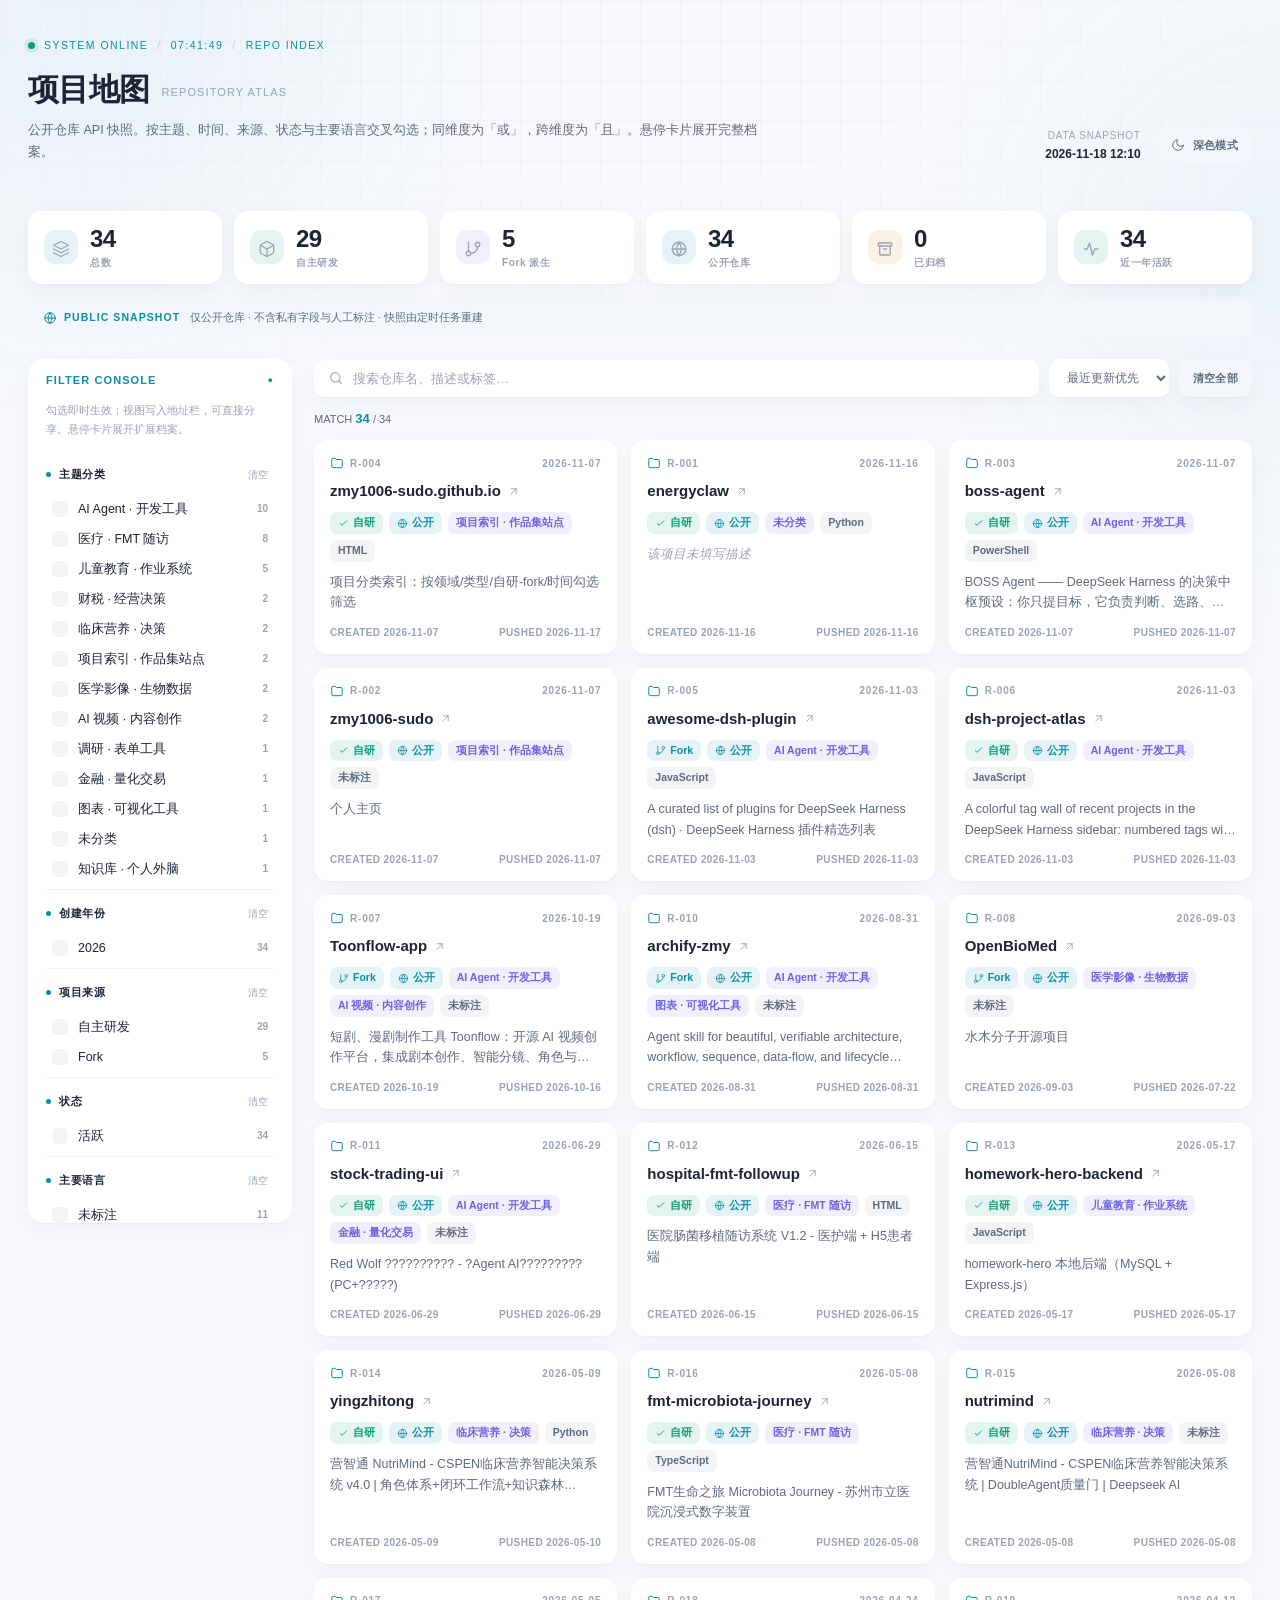
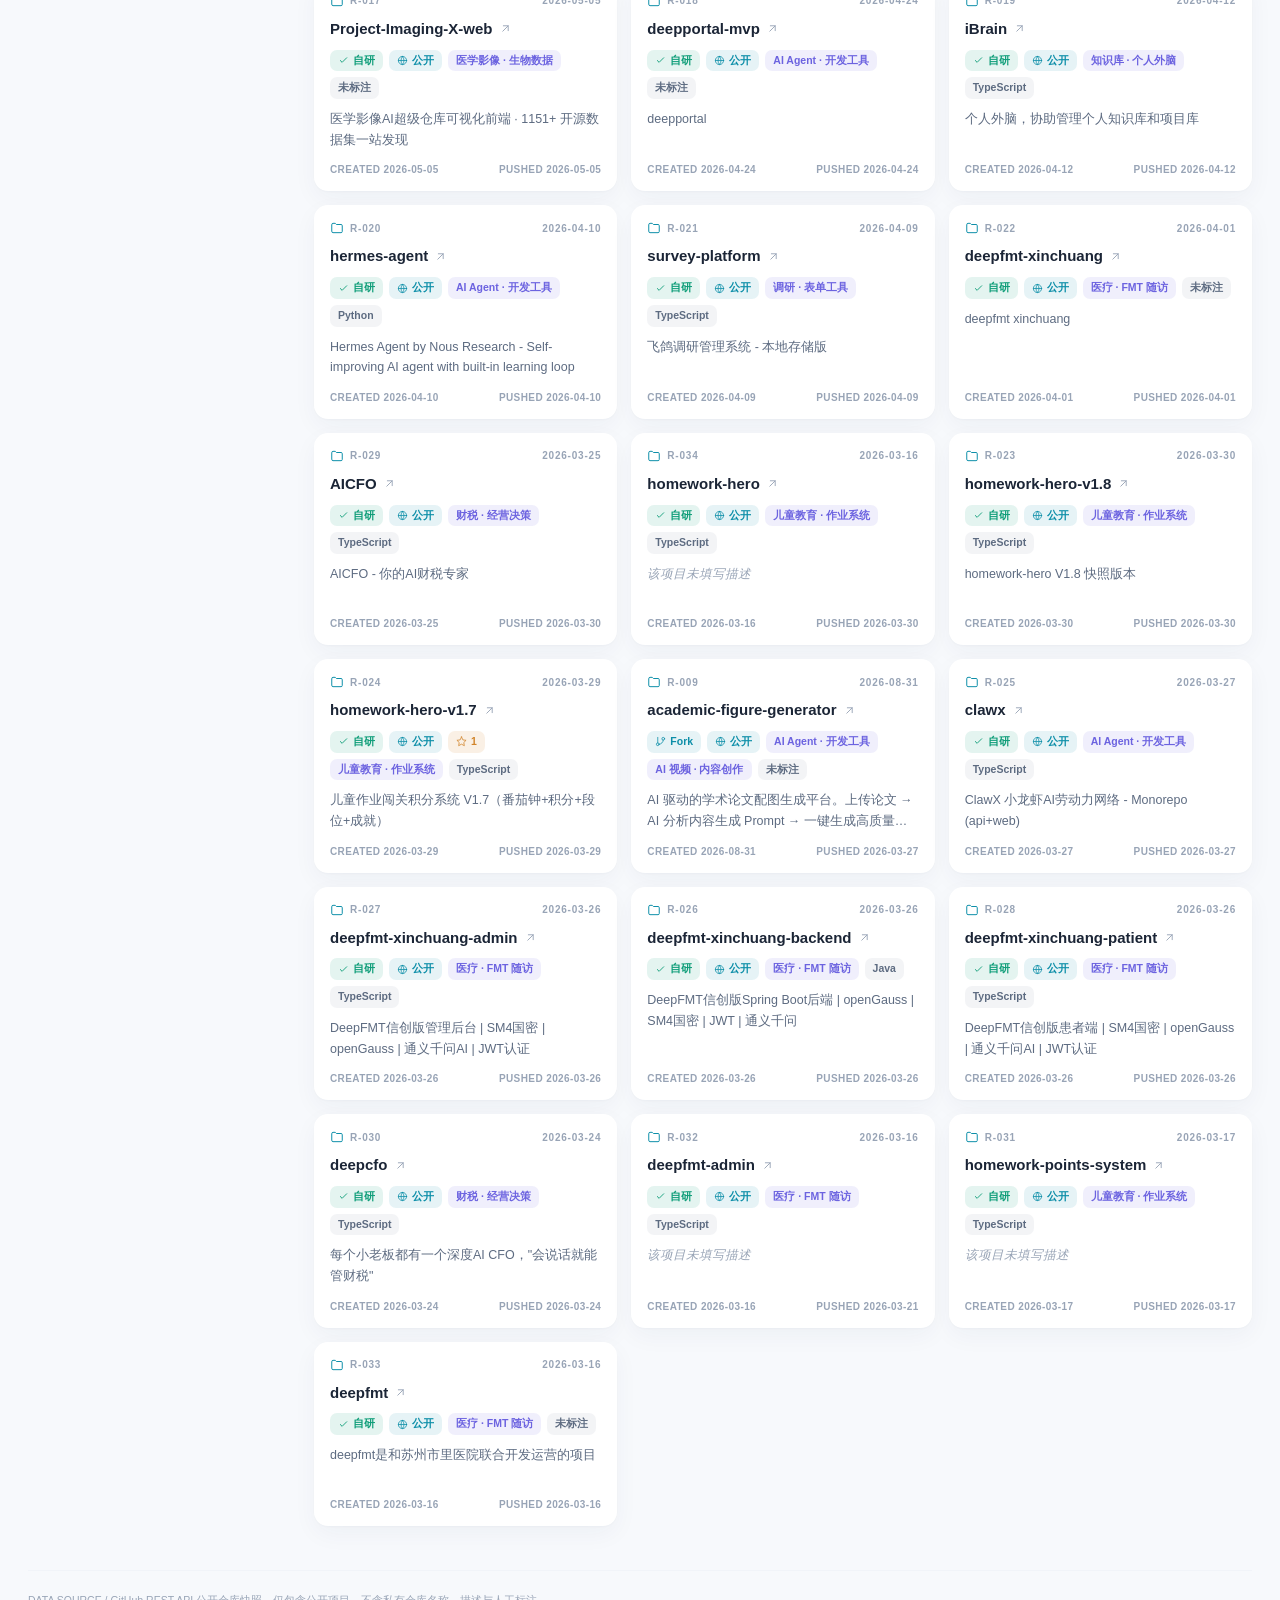
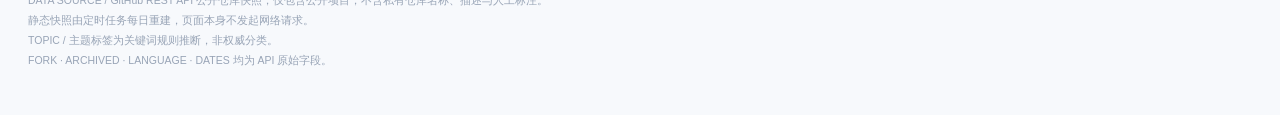
==== project-map/index.html @ 56337cdb "chore: refresh public repository atlas (2026-11-18 12:10)" ====
<!DOCTYPE html>
<html lang="zh-CN" data-theme="light">
<head>
<meta charset="utf-8">
<meta name="viewport" content="width=device-width, initial-scale=1">
<title>项目地图 · REPOSITORY ATLAS</title>
<style>
  :root[data-theme="light"]{
    --bg:#f7f9fc; --panel:#ffffff; --panel2:#f3f7fc;
    --text:#1b2536; --muted:#5d6b81; --dim:#98a4b6;
    --line:#e9eef5; --line2:#f1f4f9;
    --cyan:#0c8ea8; --violet:#6c63e0; --lime:#0e9d78; --warn:#d1842a;
    --cyan-t:rgba(12,142,168,.10); --violet-t:rgba(108,99,224,.10);
    --lime-t:rgba(14,157,120,.11); --warn-t:rgba(209,132,42,.12);
    --neutral-t:rgba(93,107,129,.075);
    --glow:rgba(64,145,195,.13); --grid:rgba(48,95,150,.032);
    --shadow:0 1px 2px rgba(26,48,84,.03),0 8px 24px rgba(26,48,84,.045);
    --shadow-lg:0 2px 10px rgba(26,48,84,.06),0 26px 64px rgba(26,48,84,.14);
  }
  :root[data-theme="dark"]{
    --bg:#0a101b; --panel:#111a29; --panel2:#162236;
    --text:#e9f0fa; --muted:#93a3bc; --dim:#5d6e8a;
    --line:#1f2c41; --line2:#192538;
    --cyan:#4bbcd2; --violet:#a79cf3; --lime:#4ccfa4; --warn:#eab170;
    --cyan-t:rgba(75,188,210,.15); --violet-t:rgba(167,156,243,.15);
    --lime-t:rgba(76,207,164,.15); --warn-t:rgba(234,177,112,.15);
    --neutral-t:rgba(147,163,188,.10);
    --glow:rgba(70,170,215,.14); --grid:rgba(120,180,230,.045);
    --shadow:0 1px 2px rgba(0,0,0,.20),0 8px 24px rgba(0,0,0,.28);
    --shadow-lg:0 2px 10px rgba(0,0,0,.30),0 26px 64px rgba(0,0,0,.50);
  }
  *{box-sizing:border-box}
  html,body{min-height:100%}
  body{margin:0;background:var(--bg);color:var(--text);font-size:13.5px;line-height:1.6;
    font-family:"Microsoft YaHei","微软雅黑","PingFang SC","Segoe UI",sans-serif;font-variant-numeric:tabular-nums;
    -webkit-font-smoothing:antialiased;
    transition:background .25s ease,color .25s ease}
  a{color:inherit;text-decoration:none}
  .ico{display:inline-flex;align-items:center;justify-content:center;flex:none;color:inherit}
  .ico svg{width:100%;height:100%;display:block}
  .bg-grid{position:fixed;inset:0;z-index:0;pointer-events:none;
    background-image:linear-gradient(var(--grid) 1px,transparent 1px),
                     linear-gradient(90deg,var(--grid) 1px,transparent 1px);
    background-size:40px 40px;
    -webkit-mask-image:radial-gradient(ellipse 90% 70% at 50% 0%,#000 25%,transparent 100%);
    mask-image:radial-gradient(ellipse 90% 70% at 50% 0%,#000 25%,transparent 100%)}
  .glow{position:fixed;border-radius:50%;filter:blur(110px);pointer-events:none;z-index:0;opacity:.5}
  .glow-a{width:520px;height:520px;background:var(--glow);top:-260px;left:-180px}
  .glow-b{width:420px;height:420px;background:var(--glow);top:40px;right:-220px}
  .wrap{position:relative;z-index:1;max-width:1380px;margin:0 auto;padding:0 28px}

  /* ---------- 顶部 HUD ---------- */
  header.hud{display:flex;justify-content:space-between;gap:24px;align-items:flex-end;
    padding:38px 0 22px;border-bottom:1px solid var(--line2);flex-wrap:wrap}
  .sysline{font:500 10.5px/1.4 "Microsoft YaHei","微软雅黑","PingFang SC","Segoe UI",sans-serif;letter-spacing:.14em;color:var(--cyan);
    display:flex;align-items:center;gap:9px;text-transform:uppercase}
  .dot{width:7px;height:7px;border-radius:50%;background:var(--lime);
    box-shadow:0 0 0 4px var(--lime-t);animation:pulse 2.4s infinite}
  @keyframes pulse{0%,100%{opacity:1}50%{opacity:.4}}
  .sep{color:var(--dim);opacity:.55}
  h1{font-size:31px;letter-spacing:-.02em;margin:12px 0 6px;font-weight:700}
  h1 .ver{font:500 11px "Microsoft YaHei","微软雅黑","PingFang SC","Segoe UI",sans-serif;letter-spacing:.1em;
    color:var(--dim);margin-left:12px;vertical-align:middle}
  .sub{color:var(--muted);margin:0;max-width:740px;font-size:12.5px;line-height:1.75}
  .hud-right{display:flex;align-items:center;gap:16px}
  .stamp{font:500 10px/1.7 "Microsoft YaHei","微软雅黑","PingFang SC","Segoe UI",sans-serif;letter-spacing:.08em;color:var(--dim);text-align:right}
  .stamp b{display:block;color:var(--text);font-size:12px;letter-spacing:0;font-weight:600}
  .tbtn{font:600 11px "Microsoft YaHei","微软雅黑","PingFang SC","Segoe UI",sans-serif;letter-spacing:.03em;cursor:pointer;
    padding:9px 14px;border:0;border-radius:10px;
    background:var(--panel2);color:var(--muted);display:flex;align-items:center;gap:8px;
    transition:background .18s,color .18s}
  .tbtn:hover{background:var(--cyan-t);color:var(--cyan)}
  .tbtn .ico{width:14px;height:14px}

  /* ---------- 统计卡：图标 + 数值，柔和填充，无边框 ---------- */
  .stats{display:grid;grid-template-columns:repeat(6,1fr);gap:12px;margin:24px 0 14px}
  .stat{display:flex;align-items:center;gap:12px;min-width:0;
    background:var(--panel);border-radius:14px;padding:14px 16px;box-shadow:var(--shadow)}
  .stat-ico{width:34px;height:34px;border-radius:11px;flex:none;
    display:flex;align-items:center;justify-content:center}
  .stat-ico .ico{width:18px;height:18px}
  .stat-ico.t-cyan{background:var(--cyan-t);color:var(--cyan)}
  .stat-ico.t-lime{background:var(--lime-t);color:var(--lime)}
  .stat-ico.t-violet{background:var(--violet-t);color:var(--violet)}
  .stat-ico.t-warn{background:var(--warn-t);color:var(--warn)}
  .stat-body{min-width:0}
  .stat b{display:block;font:700 24px/1.15 "Microsoft YaHei","微软雅黑","PingFang SC","Segoe UI",sans-serif;letter-spacing:-.02em}
  .stat span{display:block;font:600 10px/1.4 "Microsoft YaHei","微软雅黑","PingFang SC","Segoe UI",sans-serif;letter-spacing:.06em;
    color:var(--dim);margin-top:3px}

  /* ---------- 同步状态条 ---------- */
  .syncbar{display:flex;align-items:center;gap:10px;flex-wrap:wrap;
    margin:0 0 22px;padding:11px 15px;border-radius:11px;background:var(--panel2);
    font:500 10.5px/1.7 "Microsoft YaHei","微软雅黑","PingFang SC","Segoe UI",sans-serif;color:var(--muted)}
  .syncbar .tag{color:var(--cyan);letter-spacing:.1em;font-weight:700;
    display:inline-flex;align-items:center;gap:7px}
  .syncbar .tag .ico{width:14px;height:14px}
  .syncbar .k{color:var(--text);font-weight:700}
  .syncbar .plus{color:var(--lime)} .syncbar .minus{color:var(--warn)}
  .syncbar .sep{color:var(--dim);opacity:.5}

  /* ---------- 布局与筛选台 ---------- */
  .layout{display:grid;grid-template-columns:264px 1fr;gap:22px;align-items:start;padding-bottom:44px}
  aside.console{position:sticky;top:18px;max-height:calc(100vh - 36px);overflow:auto;
    background:var(--panel);border-radius:16px;box-shadow:var(--shadow)}
  .console-head{display:flex;justify-content:space-between;align-items:center;
    padding:15px 18px;font:700 11px "Microsoft YaHei","微软雅黑","PingFang SC","Segoe UI",sans-serif;letter-spacing:.1em;color:var(--cyan)}
  .console-head .blink{color:var(--lime);animation:pulse 2.4s infinite;font-size:9px}
  .console .hint{margin:0;padding:0 18px 12px;font-size:11px;color:var(--dim);line-height:1.7}
  #facet-root{padding:0 18px 18px}
  .fgroup{border-top:1px solid var(--line2);padding:13px 0 5px}
  .fgroup:first-child{border-top:0}
  .gtitle{display:flex;align-items:center;font:700 11px "Microsoft YaHei","微软雅黑","PingFang SC","Segoe UI",sans-serif;letter-spacing:.06em;
    color:var(--text);margin-bottom:8px}
  .gtitle::before{content:"";width:5px;height:5px;border-radius:50%;flex:none;
    background:var(--cyan);margin-right:8px}
  .gtitle span{flex:1}
  .gtitle button{border:0;background:none;color:var(--dim);font-size:10px;cursor:pointer;
    padding:4px 6px;border-radius:6px;font-family:inherit}
  .gtitle button:hover{background:var(--cyan-t);color:var(--cyan)}
  .opt{display:flex;align-items:center;gap:10px;padding:5px 6px;border-radius:8px;
    cursor:pointer;font-size:12.5px}
  .opt:hover{background:var(--panel2)}
  .opt input{appearance:none;-webkit-appearance:none;position:relative;flex:none;
    width:16px;height:16px;border:0;border-radius:5px;
    background:var(--neutral-t);cursor:pointer;margin:0;transition:background .16s}
  .opt input:checked{background:var(--cyan)}
  .opt input:checked::after{content:"";position:absolute;left:5px;top:2px;
    width:4px;height:8px;border:solid #fff;border-width:0 2px 2px 0;transform:rotate(45deg)}
  .opt .lb{flex:1;min-width:0;overflow:hidden;text-overflow:ellipsis;white-space:nowrap}
  .opt .n{font:600 10px "Microsoft YaHei","微软雅黑","PingFang SC","Segoe UI",sans-serif;color:var(--dim)}

  /* ---------- 工具栏 ---------- */
  .toolbar{display:flex;gap:10px;flex-wrap:wrap;align-items:center;margin-bottom:14px}
  .search-wrap{flex:1;min-width:220px;display:flex;align-items:center;gap:9px;
    padding:0 14px;background:var(--panel);border-radius:10px;box-shadow:var(--shadow)}
  .search-wrap .ico{width:16px;height:16px;color:var(--dim)}
  .search{flex:1;min-width:0;padding:11px 0;border:0;background:transparent;
    color:var(--text);outline:none;font-size:13px;font-family:inherit}
  .search::placeholder{color:var(--dim)}
  .search-wrap:focus-within{box-shadow:0 0 0 3px var(--cyan-t),var(--shadow)}
  select,.btn{padding:11px 14px;border:0;border-radius:10px;
    background:var(--panel);color:var(--muted);font-size:12px;outline:none;
    box-shadow:var(--shadow);font-family:inherit}
  .btn{cursor:pointer;font-size:11px;font-weight:600;letter-spacing:.03em;background:var(--panel2)}
  .btn:hover{background:var(--cyan-t);color:var(--cyan)}
  .resultbar{display:flex;align-items:center;gap:8px;flex-wrap:wrap;
    margin-bottom:14px;font:500 11px "Microsoft YaHei","微软雅黑","PingFang SC","Segoe UI",sans-serif;color:var(--muted)}
  .resultbar b{color:var(--cyan);font-size:13px}
  .chip{background:var(--violet-t);color:var(--violet);border-radius:7px;
    padding:4px 9px;font-size:10.5px}
  .chip button{border:0;background:none;color:inherit;cursor:pointer;padding:0 0 0 6px;font-weight:700}

  /* ---------- 项目卡片 ---------- */
  .grid{display:grid;grid-template-columns:repeat(auto-fill,minmax(300px,1fr));gap:14px}
  .card{position:relative;background:var(--panel);border-radius:14px;padding:16px;
    box-shadow:var(--shadow);display:flex;flex-direction:column;gap:10px}
  .ctop{display:flex;justify-content:space-between;align-items:center;
    font:600 10px "Microsoft YaHei","微软雅黑","PingFang SC","Segoe UI",sans-serif;letter-spacing:.08em;color:var(--dim)}
  .ctop-l{display:inline-flex;align-items:center;gap:6px}
  .ctop-l .ico{width:14px;height:14px;color:var(--cyan)}
  .cname{font-size:15px;font-weight:700;word-break:break-all;display:flex;
    align-items:center;gap:6px;line-height:1.45}
  .cname a:hover{color:var(--cyan)}
  .ext{width:13px;height:13px;color:var(--dim);display:inline-flex;flex:none}
  .ext svg{width:100%;height:100%;display:block}
  .reponame{font:500 10.5px/1.4 "Microsoft YaHei","微软雅黑","PingFang SC","Segoe UI",sans-serif;color:var(--dim);word-break:break-all;margin-top:-5px}
  .badges{display:flex;flex-wrap:wrap;gap:6px}
  .b{display:inline-flex;align-items:center;gap:4px;
    font:600 10.5px/1.5 "Microsoft YaHei","微软雅黑","PingFang SC","Segoe UI",sans-serif;padding:3px 8px;border-radius:7px;
    white-space:nowrap;background:var(--neutral-t);color:var(--muted)}
  .b .ico{width:11px;height:11px}
  .b-origin{background:var(--lime-t);color:var(--lime)}
  .b-fork{background:var(--cyan-t);color:var(--cyan)}
  .b-public{background:var(--cyan-t);color:var(--cyan)}
  .b-private{background:var(--warn-t);color:var(--warn)}
  .b-lang,.b-arch{background:var(--neutral-t);color:var(--muted)}
  .b-star{background:var(--warn-t);color:var(--warn)}
  .b-topic{background:var(--violet-t);color:var(--violet)}
  .b-curated{background:var(--lime-t);color:var(--lime)}
  .b-domain{background:var(--cyan-t);color:var(--cyan)}
  .desc{font-size:12.5px;color:var(--muted);line-height:1.65;min-height:40px;
    display:-webkit-box;-webkit-line-clamp:2;-webkit-box-orient:vertical;overflow:hidden}
  .desc.empty{color:var(--dim);font-style:italic}
  .cfoot{margin-top:auto;padding-top:4px;display:flex;justify-content:space-between;
    font:600 10px "Microsoft YaHei","微软雅黑","PingFang SC","Segoe UI",sans-serif;color:var(--dim);letter-spacing:.04em}
  .empty-state{grid-column:1/-1;background:var(--panel);border-radius:14px;
    padding:48px;text-align:center;color:var(--muted);box-shadow:var(--shadow)}

  /* ---------- 悬停放大详情窗 ---------- */
  .peek{display:none;position:fixed;z-index:60;width:min(430px,calc(100vw - 24px));
    background:var(--panel);border-radius:16px;box-shadow:var(--shadow-lg);
    opacity:0;transform:translateY(8px);pointer-events:none;
    max-height:calc(100vh - 24px);overflow-x:hidden;overflow-y:auto;
    transition:opacity .16s ease,transform .16s ease}
  .peek.show{display:block}
  .peek.on{opacity:1;transform:translateY(0);pointer-events:auto}
  .peek .scan{height:2px;background:linear-gradient(90deg,transparent,var(--cyan),transparent);
    background-size:200% 100%;animation:sweep 2.2s linear infinite;opacity:.5}
  @keyframes sweep{0%{background-position:100% 0}100%{background-position:-100% 0}}
  .peek-in{padding:18px 20px 20px}
  .peek-head{display:flex;justify-content:space-between;align-items:center;
    font:700 10px "Microsoft YaHei","微软雅黑","PingFang SC","Segoe UI",sans-serif;letter-spacing:.1em;color:var(--cyan);
    border-bottom:1px solid var(--line2);padding-bottom:10px;margin-bottom:13px}
  .peek-head .hintx{color:var(--dim);letter-spacing:0;font-weight:500}
  .peek h3{margin:0 0 6px;font-size:17px;word-break:break-all}
  .peek .full{font:500 10px "Microsoft YaHei","微软雅黑","PingFang SC","Segoe UI",sans-serif;color:var(--dim);margin-bottom:12px}
  .peek .pdesc{font-size:12.5px;color:var(--muted);line-height:1.65;
    max-height:120px;overflow:auto;margin-bottom:13px;white-space:pre-wrap;word-break:break-word}
  .peek .pdesc.empty{color:var(--dim);font-style:italic}
  .peek .apidesc{font:500 10.5px/1.6 "Microsoft YaHei","微软雅黑","PingFang SC","Segoe UI",sans-serif;color:var(--dim);
    margin:-7px 0 12px;word-break:break-word}
  .kv{display:grid;grid-template-columns:88px 1fr;gap:6px 10px;
    font:500 11px/1.6 "Microsoft YaHei","微软雅黑","PingFang SC","Segoe UI",sans-serif;border-top:1px solid var(--line2);padding-top:12px}
  .kv dt{color:var(--dim)}
  .kv dd{margin:0;color:var(--text);word-break:break-word}
  .peek .ptopics{display:flex;flex-wrap:wrap;gap:6px;margin:12px 0 0}
  .peek .plink{display:block;margin-top:14px;padding:10px 0;text-align:center;
    background:var(--cyan-t);border-radius:9px;color:var(--cyan);
    font:700 11px "Microsoft YaHei","微软雅黑","PingFang SC","Segoe UI",sans-serif;letter-spacing:.06em}
  .peek .plink:hover{background:var(--cyan);color:#fff}
  .peek .plink .ico{width:13px;height:13px;display:inline-flex;vertical-align:-2px;margin-left:3px}

  footer{border-top:1px solid var(--line2);padding:20px 0 44px;
    font:500 10.5px/1.9 "Microsoft YaHei","微软雅黑","PingFang SC","Segoe UI",sans-serif;color:var(--dim)}
  @media (max-width:900px){
    .stats{grid-template-columns:repeat(3,1fr)}
    .layout{grid-template-columns:1fr}
    aside.console{position:static;max-height:none}
  }
  @media (max-width:560px){ .stats{grid-template-columns:repeat(2,1fr)} .wrap{padding:0 16px} }
  @media (hover:none){ .peek{display:none!important} .desc{-webkit-line-clamp:3} }
  @media (prefers-reduced-motion:reduce){ *{animation:none!important;transition:none!important} }
</style>
</head>
<body>
<div class="bg-grid"></div><div class="glow glow-a"></div><div class="glow glow-b"></div>
<div class="wrap">
  <header class="hud">
    <div>
      <div class="sysline"><span class="dot"></span><span>SYSTEM ONLINE</span>
        <span class="sep">/</span><span id="clock">--:--:--</span>
        <span class="sep">/</span><span>REPO INDEX</span></div>
      <h1>项目地图<span class="ver">REPOSITORY ATLAS</span></h1>
      <p class="sub">公开仓库 API 快照。按主题、时间、来源、状态与主要语言交叉勾选；同维度为「或」，跨维度为「且」。悬停卡片展开完整档案。</p>
    </div>
    <div class="hud-right">
      <div class="stamp">DATA SNAPSHOT<b id="stamp-time"></b></div>
      <button class="tbtn" id="theme-toggle"><span class="ico" id="theme-ico"></span><span id="theme-label"></span></button>
    </div>
  </header>
  <section class="stats" id="stats"></section>
  <div class="syncbar" id="syncbar"></div>
  <div class="layout">
    <aside class="console">
      <div class="console-head"><span>FILTER CONSOLE</span><span class="blink">●</span></div>
      <p class="hint">勾选即时生效；视图写入地址栏，可直接分享。悬停卡片展开扩展档案。</p>
      <div id="facet-root"></div>
    </aside>
    <main>
      <div class="toolbar">
        <label class="search-wrap"><span class="ico"></span><input class="search" id="q" placeholder="搜索仓库名、描述或标签…" autocomplete="off"></label>
        <select id="sort">
          <option value="pushed-desc">最近更新优先</option>
          <option value="created-desc">创建 · 新→旧</option>
          <option value="created-asc">创建 · 旧→新</option>
          <option value="name-asc">名称 A→Z</option>
          <option value="stars-desc">Star 优先</option>
        </select>
        <button class="btn" id="reset">清空全部</button>
      </div>
      <div class="resultbar" id="resultbar"></div>
      <div class="grid" id="grid"></div>
    </main>
  </div>
  <footer>DATA SOURCE / GitHub REST API 公开仓库快照，仅包含公开项目，不含私有仓库名称、描述与人工标注。<br>静态快照由定时任务每日重建，页面本身不发起网络请求。<br>TOPIC / 主题标签为关键词规则推断，非权威分类。<br>FORK · ARCHIVED · LANGUAGE · DATES 均为 API 原始字段。</footer>
</div>
<div class="peek" id="peek" aria-hidden="true"></div>
<script id="repo-data" type="application/json">{"items": [{"name": "energyclaw", "full": "zmy1006-sudo/energyclaw", "url": "https://github.com/zmy1006-sudo/energyclaw", "desc": "", "private": false, "fork": false, "archived": false, "created": "2026-11-16", "pushed": "2026-11-16", "updated": "2026-11-16", "lang": "Python", "topics": ["未分类"], "stars": 0, "ghTopics": [], "idx": 0}, {"name": "zmy1006-sudo", "full": "zmy1006-sudo/zmy1006-sudo", "url": "https://github.com/zmy1006-sudo/zmy1006-sudo", "desc": "个人主页", "private": false, "fork": false, "archived": false, "created": "2026-11-07", "pushed": "2026-11-07", "updated": "2026-11-07", "lang": "未标注", "topics": ["项目索引 · 作品集站点"], "stars": 0, "ghTopics": [], "idx": 1}, {"name": "boss-agent", "full": "zmy1006-sudo/boss-agent", "url": "https://github.com/zmy1006-sudo/boss-agent", "desc": "BOSS Agent —— DeepSeek Harness 的决策中枢预设：你只提目标，它负责判断、选路、派人、验收、交付。", "private": false, "fork": false, "archived": false, "created": "2026-11-07", "pushed": "2026-11-07", "updated": "2026-11-07", "lang": "PowerShell", "topics": ["AI Agent · 开发工具"], "stars": 0, "ghTopics": ["agent-preset", "ai-agent", "deepseek", "deepseek-harness", "prompt-engineering"], "idx": 2}, {"name": "zmy1006-sudo.github.io", "full": "zmy1006-sudo/zmy1006-sudo.github.io", "url": "https://github.com/zmy1006-sudo/zmy1006-sudo.github.io", "desc": "项目分类索引：按领域/类型/自研-fork/时间勾选筛选", "private": false, "fork": false, "archived": false, "created": "2026-11-07", "pushed": "2026-11-17", "updated": "2026-11-12", "lang": "HTML", "topics": ["项目索引 · 作品集站点"], "stars": 0, "ghTopics": [], "idx": 3}, {"name": "awesome-dsh-plugin", "full": "zmy1006-sudo/awesome-dsh-plugin", "url": "https://github.com/zmy1006-sudo/awesome-dsh-plugin", "desc": "A curated list of plugins for DeepSeek Harness (dsh) · DeepSeek Harness 插件精选列表", "private": false, "fork": true, "archived": false, "created": "2026-11-03", "pushed": "2026-11-03", "updated": "2026-11-03", "lang": "JavaScript", "topics": ["AI Agent · 开发工具"], "stars": 0, "ghTopics": [], "idx": 4}, {"name": "dsh-project-atlas", "full": "zmy1006-sudo/dsh-project-atlas", "url": "https://github.com/zmy1006-sudo/dsh-project-atlas", "desc": "A colorful tag wall of recent projects in the DeepSeek Harness sidebar: numbered tags with type logos that unfold into date, summary, hours, cost and next steps on hover.", "private": false, "fork": false, "archived": false, "created": "2026-11-03", "pushed": "2026-11-03", "updated": "2026-11-03", "lang": "JavaScript", "topics": ["AI Agent · 开发工具"], "stars": 0, "ghTopics": ["deepseek-harness", "dsh", "dsh-plugin", "project-archive", "sidebar-panel"], "idx": 5}, {"name": "Toonflow-app", "full": "zmy1006-sudo/Toonflow-app", "url": "https://github.com/zmy1006-sudo/Toonflow-app", "desc": "短剧、漫剧制作工具 Toonflow：开源 AI 视频创作平台，集成剧本创作、智能分镜、角色与场景资产管理、图像生成和视频生成。融合无限画布、AI Agent 与可视化工作流，支持本地部署、自选模型、跨平台客户端、MCP 与插件扩展。Open-source AI short drama and motion comic creation tool with an infinite canvas, AI agents, storyboarding, image and video generation. Self-hosted and extensible, with a canvas-based approach similar to LibTV and TapNow.", "private": false, "fork": true, "archived": false, "created": "2026-10-19", "pushed": "2026-10-16", "updated": "2026-10-19", "lang": "未标注", "topics": ["AI Agent · 开发工具", "AI 视频 · 内容创作"], "stars": 0, "ghTopics": [], "idx": 6}, {"name": "OpenBioMed", "full": "zmy1006-sudo/OpenBioMed", "url": "https://github.com/zmy1006-sudo/OpenBioMed", "desc": "水木分子开源项目", "private": false, "fork": true, "archived": false, "created": "2026-09-03", "pushed": "2026-07-22", "updated": "2026-09-03", "lang": "未标注", "topics": ["医学影像 · 生物数据"], "stars": 0, "ghTopics": [], "idx": 7}, {"name": "academic-figure-generator", "full": "zmy1006-sudo/academic-figure-generator", "url": "https://github.com/zmy1006-sudo/academic-figure-generator", "desc": "AI 驱动的学术论文配图生成平台。上传论文 → AI 分析内容生成 Prompt → 一键生成高质量科研配图，还有配套的skill可在主流agent中使用", "private": false, "fork": true, "archived": false, "created": "2026-08-31", "pushed": "2026-03-27", "updated": "2026-08-31", "lang": "未标注", "topics": ["AI Agent · 开发工具", "AI 视频 · 内容创作"], "stars": 0, "ghTopics": [], "idx": 8}, {"name": "archify-zmy", "full": "zmy1006-sudo/archify-zmy", "url": "https://github.com/zmy1006-sudo/archify-zmy", "desc": "Agent skill for beautiful, verifiable architecture, workflow, sequence, data-flow, and lifecycle diagrams—self-contained HTML with motion and crisp export.", "private": false, "fork": true, "archived": false, "created": "2026-08-31", "pushed": "2026-08-31", "updated": "2026-08-31", "lang": "未标注", "topics": ["AI Agent · 开发工具", "图表 · 可视化工具"], "stars": 0, "ghTopics": [], "idx": 9}, {"name": "stock-trading-ui", "full": "zmy1006-sudo/stock-trading-ui", "url": "https://github.com/zmy1006-sudo/stock-trading-ui", "desc": "Red Wolf ?????????? - ?Agent AI????????? (PC+?????)", "private": false, "fork": false, "archived": false, "created": "2026-06-29", "pushed": "2026-06-29", "updated": "2026-06-29", "lang": "未标注", "topics": ["AI Agent · 开发工具", "金融 · 量化交易"], "stars": 0, "ghTopics": [], "idx": 10}, {"name": "hospital-fmt-followup", "full": "zmy1006-sudo/hospital-fmt-followup", "url": "https://github.com/zmy1006-sudo/hospital-fmt-followup", "desc": "医院肠菌移植随访系统 V1.2 - 医护端 + H5患者端", "private": false, "fork": false, "archived": false, "created": "2026-06-15", "pushed": "2026-06-15", "updated": "2026-06-16", "lang": "HTML", "topics": ["医疗 · FMT 随访"], "stars": 0, "ghTopics": [], "idx": 11}, {"name": "homework-hero-backend", "full": "zmy1006-sudo/homework-hero-backend", "url": "https://github.com/zmy1006-sudo/homework-hero-backend", "desc": "homework-hero 本地后端（MySQL + Express.js）", "private": false, "fork": false, "archived": false, "created": "2026-05-17", "pushed": "2026-05-17", "updated": "2026-05-17", "lang": "JavaScript", "topics": ["儿童教育 · 作业系统"], "stars": 0, "ghTopics": [], "idx": 12}, {"name": "yingzhitong", "full": "zmy1006-sudo/yingzhitong", "url": "https://github.com/zmy1006-sudo/yingzhitong", "desc": "营智通 NutriMind - CSPEN临床营养智能决策系统 v4.0 | 角色体系+闭环工作流+知识森林+DoubleAgent质量门", "private": false, "fork": false, "archived": false, "created": "2026-05-09", "pushed": "2026-05-10", "updated": "2026-05-10", "lang": "Python", "topics": ["临床营养 · 决策"], "stars": 0, "ghTopics": [], "idx": 13}, {"name": "nutrimind", "full": "zmy1006-sudo/nutrimind", "url": "https://github.com/zmy1006-sudo/nutrimind", "desc": "营智通NutriMind - CSPEN临床营养智能决策系统 | DoubleAgent质量门 | Deepseek AI", "private": false, "fork": false, "archived": false, "created": "2026-05-08", "pushed": "2026-05-08", "updated": "2026-05-08", "lang": "未标注", "topics": ["临床营养 · 决策"], "stars": 0, "ghTopics": [], "idx": 14}, {"name": "fmt-microbiota-journey", "full": "zmy1006-sudo/fmt-microbiota-journey", "url": "https://github.com/zmy1006-sudo/fmt-microbiota-journey", "desc": "FMT生命之旅 Microbiota Journey - 苏州市立医院沉浸式数字装置", "private": false, "fork": false, "archived": false, "created": "2026-05-08", "pushed": "2026-05-08", "updated": "2026-05-08", "lang": "TypeScript", "topics": ["医疗 · FMT 随访"], "stars": 0, "ghTopics": [], "idx": 15}, {"name": "Project-Imaging-X-web", "full": "zmy1006-sudo/Project-Imaging-X-web", "url": "https://github.com/zmy1006-sudo/Project-Imaging-X-web", "desc": "医学影像AI超级仓库可视化前端 · 1151+ 开源数据集一站发现", "private": false, "fork": false, "archived": false, "created": "2026-05-05", "pushed": "2026-05-05", "updated": "2026-05-05", "lang": "未标注", "topics": ["医学影像 · 生物数据"], "stars": 0, "ghTopics": [], "idx": 16}, {"name": "deepportal-mvp", "full": "zmy1006-sudo/deepportal-mvp", "url": "https://github.com/zmy1006-sudo/deepportal-mvp", "desc": "deepportal", "private": false, "fork": false, "archived": false, "created": "2026-04-24", "pushed": "2026-04-24", "updated": "2026-04-24", "lang": "未标注", "topics": ["AI Agent · 开发工具"], "stars": 0, "ghTopics": [], "idx": 17}, {"name": "iBrain", "full": "zmy1006-sudo/iBrain", "url": "https://github.com/zmy1006-sudo/iBrain", "desc": "个人外脑，协助管理个人知识库和项目库", "private": false, "fork": false, "archived": false, "created": "2026-04-12", "pushed": "2026-04-12", "updated": "2026-04-12", "lang": "TypeScript", "topics": ["知识库 · 个人外脑"], "stars": 0, "ghTopics": [], "idx": 18}, {"name": "hermes-agent", "full": "zmy1006-sudo/hermes-agent", "url": "https://github.com/zmy1006-sudo/hermes-agent", "desc": "Hermes Agent by Nous Research - Self-improving AI agent with built-in learning loop", "private": false, "fork": false, "archived": false, "created": "2026-04-10", "pushed": "2026-04-10", "updated": "2026-04-10", "lang": "Python", "topics": ["AI Agent · 开发工具"], "stars": 0, "ghTopics": [], "idx": 19}, {"name": "survey-platform", "full": "zmy1006-sudo/survey-platform", "url": "https://github.com/zmy1006-sudo/survey-platform", "desc": "飞鸽调研管理系统 - 本地存储版", "private": false, "fork": false, "archived": false, "created": "2026-04-09", "pushed": "2026-04-09", "updated": "2026-04-09", "lang": "TypeScript", "topics": ["调研 · 表单工具"], "stars": 0, "ghTopics": [], "idx": 20}, {"name": "deepfmt-xinchuang", "full": "zmy1006-sudo/deepfmt-xinchuang", "url": "https://github.com/zmy1006-sudo/deepfmt-xinchuang", "desc": "deepfmt xinchuang ", "private": false, "fork": false, "archived": false, "created": "2026-04-01", "pushed": "2026-04-01", "updated": "2026-04-01", "lang": "未标注", "topics": ["医疗 · FMT 随访"], "stars": 0, "ghTopics": [], "idx": 21}, {"name": "homework-hero-v1.8", "full": "zmy1006-sudo/homework-hero-v1.8", "url": "https://github.com/zmy1006-sudo/homework-hero-v1.8", "desc": "homework-hero V1.8 快照版本", "private": false, "fork": false, "archived": false, "created": "2026-03-30", "pushed": "2026-03-30", "updated": "2026-03-30", "lang": "TypeScript", "topics": ["儿童教育 · 作业系统"], "stars": 0, "ghTopics": [], "idx": 22}, {"name": "homework-hero-v1.7", "full": "zmy1006-sudo/homework-hero-v1.7", "url": "https://github.com/zmy1006-sudo/homework-hero-v1.7", "desc": "儿童作业闯关积分系统 V1.7（番茄钟+积分+段位+成就）", "private": false, "fork": false, "archived": false, "created": "2026-03-29", "pushed": "2026-03-29", "updated": "2026-05-20", "lang": "TypeScript", "topics": ["儿童教育 · 作业系统"], "stars": 1, "ghTopics": [], "idx": 23}, {"name": "clawx", "full": "zmy1006-sudo/clawx", "url": "https://github.com/zmy1006-sudo/clawx", "desc": "ClawX 小龙虾AI劳动力网络 - Monorepo (api+web)", "private": false, "fork": false, "archived": false, "created": "2026-03-27", "pushed": "2026-03-27", "updated": "2026-03-27", "lang": "TypeScript", "topics": ["AI Agent · 开发工具"], "stars": 0, "ghTopics": [], "idx": 24}, {"name": "deepfmt-xinchuang-backend", "full": "zmy1006-sudo/deepfmt-xinchuang-backend", "url": "https://github.com/zmy1006-sudo/deepfmt-xinchuang-backend", "desc": "DeepFMT信创版Spring Boot后端 | openGauss | SM4国密 | JWT | 通义千问", "private": false, "fork": false, "archived": false, "created": "2026-03-26", "pushed": "2026-03-26", "updated": "2026-03-26", "lang": "Java", "topics": ["医疗 · FMT 随访"], "stars": 0, "ghTopics": [], "idx": 25}, {"name": "deepfmt-xinchuang-admin", "full": "zmy1006-sudo/deepfmt-xinchuang-admin", "url": "https://github.com/zmy1006-sudo/deepfmt-xinchuang-admin", "desc": "DeepFMT信创版管理后台 | SM4国密 | openGauss | 通义千问AI | JWT认证", "private": false, "fork": false, "archived": false, "created": "2026-03-26", "pushed": "2026-03-26", "updated": "2026-03-26", "lang": "TypeScript", "topics": ["医疗 · FMT 随访"], "stars": 0, "ghTopics": [], "idx": 26}, {"name": "deepfmt-xinchuang-patient", "full": "zmy1006-sudo/deepfmt-xinchuang-patient", "url": "https://github.com/zmy1006-sudo/deepfmt-xinchuang-patient", "desc": "DeepFMT信创版患者端 | SM4国密 | openGauss | 通义千问AI | JWT认证", "private": false, "fork": false, "archived": false, "created": "2026-03-26", "pushed": "2026-03-26", "updated": "2026-03-27", "lang": "TypeScript", "topics": ["医疗 · FMT 随访"], "stars": 0, "ghTopics": [], "idx": 27}, {"name": "AICFO", "full": "zmy1006-sudo/AICFO", "url": "https://github.com/zmy1006-sudo/AICFO", "desc": "AICFO - 你的AI财税专家", "private": false, "fork": false, "archived": false, "created": "2026-03-25", "pushed": "2026-03-30", "updated": "2026-03-30", "lang": "TypeScript", "topics": ["财税 · 经营决策"], "stars": 0, "ghTopics": [], "idx": 28}, {"name": "deepcfo", "full": "zmy1006-sudo/deepcfo", "url": "https://github.com/zmy1006-sudo/deepcfo", "desc": "每个小老板都有一个深度AI CFO，\"会说话就能管财税\"", "private": false, "fork": false, "archived": false, "created": "2026-03-24", "pushed": "2026-03-24", "updated": "2026-03-24", "lang": "TypeScript", "topics": ["财税 · 经营决策"], "stars": 0, "ghTopics": [], "idx": 29}, {"name": "homework-points-system", "full": "zmy1006-sudo/homework-points-system", "url": "https://github.com/zmy1006-sudo/homework-points-system", "desc": "", "private": false, "fork": false, "archived": false, "created": "2026-03-17", "pushed": "2026-03-17", "updated": "2026-03-17", "lang": "TypeScript", "topics": ["儿童教育 · 作业系统"], "stars": 0, "ghTopics": [], "idx": 30}, {"name": "deepfmt-admin", "full": "zmy1006-sudo/deepfmt-admin", "url": "https://github.com/zmy1006-sudo/deepfmt-admin", "desc": "", "private": false, "fork": false, "archived": false, "created": "2026-03-16", "pushed": "2026-03-21", "updated": "2026-03-21", "lang": "TypeScript", "topics": ["医疗 · FMT 随访"], "stars": 0, "ghTopics": [], "idx": 31}, {"name": "deepfmt", "full": "zmy1006-sudo/deepfmt", "url": "https://github.com/zmy1006-sudo/deepfmt", "desc": "deepfmt是和苏州市里医院联合开发运营的项目", "private": false, "fork": false, "archived": false, "created": "2026-03-16", "pushed": "2026-03-16", "updated": "2026-03-16", "lang": "未标注", "topics": ["医疗 · FMT 随访"], "stars": 0, "ghTopics": [], "idx": 32}, {"name": "homework-hero", "full": "zmy1006-sudo/homework-hero", "url": "https://github.com/zmy1006-sudo/homework-hero", "desc": "", "private": false, "fork": false, "archived": false, "created": "2026-03-16", "pushed": "2026-03-30", "updated": "2026-03-30", "lang": "TypeScript", "topics": ["儿童教育 · 作业系统"], "stars": 0, "ghTopics": [], "idx": 33}], "mode": "public", "generated": "2026-11-18 12:10"}</script>
<script>
(function(){
  'use strict';
  var DATA = JSON.parse(document.getElementById('repo-data').textContent);
  var ITEMS = DATA.items;
  /* ---------- 图标：24x24 网格、1.7 描边、圆角端点（无外框） ---------- */
  var SVG = {
    layers:'<svg viewBox="0 0 24 24" fill="none" stroke="currentColor" stroke-width="1.7" stroke-linecap="round" stroke-linejoin="round"><path d="M12 2 2 7l10 5 10-5-10-5Z"/><path d="m2 17 10 5 10-5"/><path d="m2 12 10 5 10-5"/></svg>',
    box:'<svg viewBox="0 0 24 24" fill="none" stroke="currentColor" stroke-width="1.7" stroke-linecap="round" stroke-linejoin="round"><path d="M21 16V8a2 2 0 0 0-1-1.73l-7-4a2 2 0 0 0-2 0l-7 4A2 2 0 0 0 3 8v8a2 2 0 0 0 1 1.73l7 4a2 2 0 0 0 2 0l7-4A2 2 0 0 0 21 16Z"/><path d="m3.3 7 8.7 5 8.7-5"/><path d="M12 22V12"/></svg>',
    branch:'<svg viewBox="0 0 24 24" fill="none" stroke="currentColor" stroke-width="1.7" stroke-linecap="round" stroke-linejoin="round"><path d="M6 3v12"/><circle cx="18" cy="6" r="3"/><circle cx="6" cy="18" r="3"/><path d="M18 9a9 9 0 0 1-9 9"/></svg>',
    globe:'<svg viewBox="0 0 24 24" fill="none" stroke="currentColor" stroke-width="1.7" stroke-linecap="round" stroke-linejoin="round"><circle cx="12" cy="12" r="9"/><path d="M3 12h18"/><path d="M12 3a15 15 0 0 1 0 18 15 15 0 0 1 0-18"/></svg>',
    lock:'<svg viewBox="0 0 24 24" fill="none" stroke="currentColor" stroke-width="1.7" stroke-linecap="round" stroke-linejoin="round"><rect x="4" y="10" width="16" height="11" rx="2"/><path d="M8 10V7a4 4 0 0 1 8 0v3"/></svg>',
    activity:'<svg viewBox="0 0 24 24" fill="none" stroke="currentColor" stroke-width="1.7" stroke-linecap="round" stroke-linejoin="round"><path d="M3 12h4l3-8 4 16 3-8h4"/></svg>',
    folder:'<svg viewBox="0 0 24 24" fill="none" stroke="currentColor" stroke-width="1.7" stroke-linecap="round" stroke-linejoin="round"><path d="M3 6a2 2 0 0 1 2-2h4l2 2h8a2 2 0 0 1 2 2v10a2 2 0 0 1-2 2H5a2 2 0 0 1-2-2Z"/></svg>',
    search:'<svg viewBox="0 0 24 24" fill="none" stroke="currentColor" stroke-width="1.7" stroke-linecap="round" stroke-linejoin="round"><circle cx="11" cy="11" r="7"/><path d="m20 20-4-4"/></svg>',
    external:'<svg viewBox="0 0 24 24" fill="none" stroke="currentColor" stroke-width="1.7" stroke-linecap="round" stroke-linejoin="round"><path d="M7 17 17 7"/><path d="M8 7h9v9"/></svg>',
    sun:'<svg viewBox="0 0 24 24" fill="none" stroke="currentColor" stroke-width="1.7" stroke-linecap="round" stroke-linejoin="round"><circle cx="12" cy="12" r="4"/><path d="M12 2v2M12 20v2M4.9 4.9l1.4 1.4M17.7 17.7l1.4 1.4M2 12h2M20 12h2M4.9 19.1l1.4-1.4M17.7 6.3l1.4-1.4"/></svg>',
    moon:'<svg viewBox="0 0 24 24" fill="none" stroke="currentColor" stroke-width="1.7" stroke-linecap="round" stroke-linejoin="round"><path d="M21 12.8A9 9 0 1 1 11.2 3a7 7 0 0 0 9.8 9.8Z"/></svg>',
    sync:'<svg viewBox="0 0 24 24" fill="none" stroke="currentColor" stroke-width="1.7" stroke-linecap="round" stroke-linejoin="round"><path d="M20 12a8 8 0 1 1-2.3-5.7L20 8"/><path d="M20 3v5h-5"/></svg>',
    check:'<svg viewBox="0 0 24 24" fill="none" stroke="currentColor" stroke-width="2" stroke-linecap="round" stroke-linejoin="round"><path d="m5 12 4 4L19 6"/></svg>',
    star:'<svg viewBox="0 0 24 24" fill="none" stroke="currentColor" stroke-width="1.7" stroke-linecap="round" stroke-linejoin="round"><path d="m12 2 3 6.5 7 .9-5 4.8 1.2 7L12 17.8 5.8 21.2 7 14.2 2 9.4l7-.9L12 2Z"/></svg>',
    archive:'<svg viewBox="0 0 24 24" fill="none" stroke="currentColor" stroke-width="1.7" stroke-linecap="round" stroke-linejoin="round"><rect x="3" y="4" width="18" height="4" rx="1"/><path d="M5 8v11a1 1 0 0 0 1 1h12a1 1 0 0 0 1-1V8"/><path d="M10 12h4"/></svg>'
  };
  function ico(k){ return '<span class="ico">'+SVG[k]+'</span>'; }
  var DEFAULT_THEME = 'light';   // 改为 'dark' 可让深色模式成为默认

  /* ---------- 主题 ---------- */
  var saved;
  try{ saved = localStorage.getItem('wb-portfolio-theme'); }catch(e){}
  function applyTheme(v){
    document.documentElement.setAttribute('data-theme',v);
    document.getElementById('theme-label').textContent = v === 'dark' ? '明亮模式' : '深色模式';
    var ti = document.getElementById('theme-ico');
    if(ti) ti.innerHTML = SVG[v === 'dark' ? 'sun' : 'moon'];
    try{ localStorage.setItem('wb-portfolio-theme',v); }catch(e){}
  }
  applyTheme(saved || DEFAULT_THEME);
  document.getElementById('theme-toggle').addEventListener('click',function(){
    applyTheme(document.documentElement.getAttribute('data-theme') === 'dark' ? 'light' : 'dark');
  });
  function tick(){ document.getElementById('clock').textContent = new Date().toTimeString().slice(0,8); }
  tick(); setInterval(tick,1000);
  document.getElementById('stamp-time').textContent = DATA.generated;

  /* ---------- 维度 ---------- */
  var DIMS = [
    {key:'topic',      title:'主题分类', vals:function(i){return i.topics;}},
    {key:'domain',     title:'策展领域', vals:function(i){return i.domains || ['仅 API 快照'];}},
    {key:'year',       title:'创建年份', vals:function(i){return [i.created.slice(0,4)];}},
    {key:'origin',     title:'项目来源', vals:function(i){return [i.fork?'Fork':'自主研发'];}},
    {key:'visibility', title:'可见性',   vals:function(i){return [i.private?'私有':'公开'];}},
    {key:'status',     title:'状态',     vals:function(i){return [i.archived?'已归档':'活跃'];}},
    {key:'lang',       title:'主要语言', vals:function(i){return [i.lang];}}
  ];
  // 发布版不含私有字段与人工标注，隐藏对应维度
  if(DATA.mode === 'public') DIMS = DIMS.filter(function(d){
    return d.key !== 'visibility' && d.key !== 'domain';
  });

  var state = {groups:{},q:'',sort:'pushed-desc'};
  DIMS.forEach(function(d){ state.groups[d.key] = new Set(); });
  try{
    var hp = new URLSearchParams(location.hash.slice(1));
    DIMS.forEach(function(d){
      (hp.get(d.key)||'').split(',').filter(Boolean).forEach(function(v){state.groups[d.key].add(v);});
    });
    state.q = hp.get('q')||''; state.sort = hp.get('sort')||state.sort;
  }catch(e){}

  function esc(s){
    return String(s==null?'':s).replace(/[&<>"']/g,function(c){
      return {'&':'&amp;','<':'&lt;','>':'&gt;','"':'&quot;',"'":'&#39;'}[c];
    });
  }
  function uniqCounts(d){
    var m = new Map();
    ITEMS.forEach(function(i){ d.vals(i).forEach(function(v){ m.set(v,(m.get(v)||0)+1); }); });
    return Array.from(m.entries()).sort(function(a,b){
      if(d.key==='year'||d.key==='lang') return b[0].localeCompare(a[0]);
      return b[1]-a[1] || a[0].localeCompare(b[0],'zh');
    });
  }

  function buildFacets(){
    var root = document.getElementById('facet-root');
    root.innerHTML = DIMS.map(function(d){
      var opts = uniqCounts(d).map(function(p){
        var ck = state.groups[d.key].has(p[0]) ? ' checked' : '';
        return '<label class="opt"><input type="checkbox" data-dim="'+d.key+'" value="'+esc(p[0])+'"'+ck+'>'+
               '<span class="lb">'+esc(p[0])+'</span><span class="n">'+p[1]+'</span></label>';
      }).join('');
      return '<div class="fgroup"><div class="gtitle"><span>'+d.title+'</span>'+
             '<button data-clear="'+d.key+'">清空</button></div>'+opts+'</div>';
    }).join('');
    root.querySelectorAll('input[type=checkbox]').forEach(function(el){
      el.addEventListener('change',function(){
        var s = state.groups[el.dataset.dim];
        if(el.checked) s.add(el.value); else s.delete(el.value);
        render();
      });
    });
    root.querySelectorAll('[data-clear]').forEach(function(el){
      el.addEventListener('click',function(){ state.groups[el.dataset.clear].clear(); buildFacets(); render(); });
    });
  }

  function matches(i){
    for(var k=0;k<DIMS.length;k++){
      var d = DIMS[k], sel = state.groups[d.key];
      if(sel && sel.size && !d.vals(i).some(function(v){return sel.has(v);})) return false;
    }
    if(state.q){
      var q = state.q.toLowerCase();
      var c = i.curated || {};
      var hay = (i.name+' '+i.desc+' '+i.topics.join(' ')+' '+
                 (i.ghTopics||[]).join(' ')+' '+i.lang+' '+
                 (c.title||'')+' '+(c.summary||'')+' '+(i.domains||[]).join(' ')).toLowerCase();
      if(hay.indexOf(q) === -1) return false;
    }
    return true;
  }

  var SORTERS = {
    'pushed-desc':function(a,b){return b.pushed.localeCompare(a.pushed)||a.name.localeCompare(b.name);},
    'created-desc':function(a,b){return b.created.localeCompare(a.created);},
    'created-asc':function(a,b){return a.created.localeCompare(b.created);},
    'name-asc':function(a,b){return a.name.localeCompare(b.name,'zh');},
    'stars-desc':function(a,b){return b.stars-a.stars||b.pushed.localeCompare(a.pushed);}
  };

  function badges(i){
    var s = '';
    s += i.fork ? '<span class="b b-fork">'+ico('branch')+'Fork</span>'
                : '<span class="b b-origin">'+ico('check')+'自研</span>';
    s += i.private ? '<span class="b b-private">'+ico('lock')+'私有</span>'
                   : '<span class="b b-public">'+ico('globe')+'公开</span>';
    if(i.archived) s += '<span class="b b-arch">'+ico('archive')+'已归档</span>';
    if(i.stars>0) s += '<span class="b b-star">'+ico('star')+i.stars+'</span>';
    if(i.curated) s += '<span class="b b-curated">'+ico('check')+'已策展</span>';
    i.topics.forEach(function(t){ s += '<span class="b b-topic">'+esc(t)+'</span>'; });
    return s;
  }
  function rid(i){ return 'R-'+String(i.idx+1).padStart(3,'0'); }
  function card(i){
    var c = i.curated || {};
    var title = c.title || i.name;
    var body = c.summary || i.desc;
    var link = i.private
      ? '<span>'+esc(title)+'</span>'
      : '<a href="'+esc(i.url)+'" target="_blank" rel="noopener">'+esc(title)+'</a>'+
        '<span class="ext">'+SVG.external+'</span>';
    var sub = c.title ? '<div class="reponame">'+esc(i.name)+'</div>' : '';
    var desc = body ? '<div class="desc">'+esc(body)+'</div>'
                    : '<div class="desc empty">该项目未填写描述</div>';
    return '<article class="card" data-idx="'+i.idx+'">'+
      '<div class="ctop"><span class="ctop-l">'+ico('folder')+rid(i)+'</span>'+
        '<span>'+esc(i.created)+'</span></div>'+
      '<div class="cname">'+link+'</div>'+sub+
      '<div class="badges">'+badges(i)+'<span class="b b-lang">'+esc(i.lang)+'</span></div>'+
      desc+
      '<div class="cfoot"><span>CREATED '+esc(i.created)+'</span><span>PUSHED '+esc(i.pushed)+'</span></div>'+
    '</article>';
  }

  /* ---------- 悬停放大详情窗 ---------- */
  var peek = document.getElementById('peek'), grid = document.getElementById('grid');
  var hideTimer = null, closeTimer = null, activeCard = null;
  var hasHover = window.matchMedia('(hover: hover)').matches;

  function staleDays(i){
    var t = Date.parse(i.pushed+'T00:00:00Z');
    return isNaN(t) ? '—' : Math.max(0,Math.floor((Date.now()-t)/864e5))+' 天';
  }
  function peekHTML(i){
    var c = i.curated || {};
    var rows = [
      ['可见性', i.private?'私有 PRIVATE':'公开 PUBLIC'],
      ['项目来源', i.fork?'Fork 派生':'自主研发 ORIGINAL'],
      ['运行状态', (i.archived?'已归档':'活跃')+' · 沉寂 '+staleDays(i)],
      ['主要语言', i.lang],
      ['STAR', String(i.stars)],
      ['创建时间', i.created],
      ['最近推送', i.pushed],
      ['元数据更新', i.updated],
      ['仓库路径', i.full],
      ['策展标注', c.title ? '已合并 · 线上人工维护' : '无 · 仅 API 快照'],
      ['中文名称', c.title || '—'],
      ['策展领域', (i.domains||[]).length ? i.domains.join(' / ') : '仅 API 快照'],
      ['项目类型', (c.kinds||[]).length ? c.kinds.join(' / ') : '—'],
      ['策展状态', c.curatedStatus || '—'],
      ['GitHub topics', (i.ghTopics||[]).length ? i.ghTopics.join(' / ') : '未设置'],
      ['推断主题', i.topics.join(' / ')]
    ];
    var kv = rows.map(function(r){
      return '<dt>'+esc(r[0])+'</dt><dd>'+esc(r[1])+'</dd>';
    }).join('');
    var tags = i.topics.map(function(t){return '<span class="b b-topic">'+esc(t)+'</span>';}).join('');
    var body = c.summary || i.desc;
    var apiLine = (c.summary && i.desc && i.desc !== c.summary)
      ? '<div class="apidesc">API DESC / '+esc(i.desc)+'</div>' : '';
    var linkBlock = i.private
      ? '<div class="plink" style="opacity:.55;cursor:default">私有仓库 · 本机档案</div>'
      : '<a class="plink" href="'+esc(i.url)+'" target="_blank" rel="noopener">打开仓库'+
        ico('external')+'</a>';
    return '<div class="scan"></div><div class="peek-in">'+
      '<div class="peek-head"><span>EXPANDED VIEW // '+rid(i)+'</span>'+
        '<span class="hintx">移开鼠标关闭</span></div>'+
      '<h3>'+esc(c.title || i.name)+'</h3>'+
      '<div class="full">'+esc(i.full)+'</div>'+
      (body ? '<div class="pdesc">'+esc(body)+'</div>'
            : '<div class="pdesc empty">该项目未填写描述</div>')+
      apiLine+
      '<dl class="kv">'+kv+'</dl>'+
      '<div class="ptopics">'+tags+'</div>'+
      linkBlock+
    '</div>';
  }
  function placePeek(el){
    var r = el.getBoundingClientRect();
    var w = peek.offsetWidth, h = peek.offsetHeight;
    var x = r.right + 16;
    if(x + w > window.innerWidth - 12) x = r.left - w - 16;
    if(x < 12) x = Math.min(Math.max(12, r.left + r.width/2 - w/2), window.innerWidth - w - 12);
    var y = Math.max(12, Math.min(r.top - 8, window.innerHeight - h - 12));
    peek.style.left = x+'px'; peek.style.top = y+'px';
  }
  function showPeek(i, el){
    clearTimeout(hideTimer); clearTimeout(closeTimer);
    peek.innerHTML = peekHTML(i);
    peek.classList.add('show');
    placePeek(el);
    requestAnimationFrame(function(){ peek.classList.add('on'); });
  }
  function hidePeek(){
    hideTimer = setTimeout(function(){
      peek.classList.remove('on');
      closeTimer = setTimeout(function(){
        if(!peek.classList.contains('on')) peek.classList.remove('show');
      },180);
    },220);
  }
  if(hasHover){
    peek.addEventListener('mouseenter',function(){ clearTimeout(hideTimer); clearTimeout(closeTimer); });
    peek.addEventListener('mouseleave',hidePeek);
    grid.addEventListener('mouseover',function(e){
      var c = e.target.closest ? e.target.closest('.card') : null;
      if(!c || c === activeCard) return;
      activeCard = c;
      var i = ITEMS[parseInt(c.dataset.idx,10)];
      if(i) showPeek(i,c);
    });
    grid.addEventListener('mouseout',function(e){
      var c = e.target.closest ? e.target.closest('.card') : null;
      if(!c) return;
      if(e.relatedTarget && c.contains(e.relatedTarget)) return;
      activeCard = null; hidePeek();
    });
  }

  /* ---------- 渲染 ---------- */
  function stats(){
    var n = ITEMS.length;
    var own = ITEMS.filter(function(i){return !i.fork;}).length;
    var pub = ITEMS.filter(function(i){return !i.private;}).length;
    var arc = ITEMS.filter(function(i){return i.archived;}).length;
    var cutoff = new Date(Date.now()-365*864e5).toISOString().slice(0,10);
    var recent = ITEMS.filter(function(i){return i.pushed >= cutoff;}).length;
    var cells = [
      [n,'总数','layers','t-cyan'], [own,'自主研发','box','t-lime'],
      [n-own,'Fork 派生','branch','t-violet'], [pub,'公开仓库','globe','t-cyan'],
      [n-pub,'私有仓库','lock','t-warn'], [recent,'近一年活跃','activity','t-lime']
    ];
    if(DATA.mode === 'public') cells[4] = [arc,'已归档','archive','t-warn'];
    document.getElementById('stats').innerHTML = cells.map(function(c){
      return '<div class="stat"><div class="stat-ico '+c[3]+'">'+ico(c[2])+'</div>'+
             '<div class="stat-body"><b>'+c[0]+'</b><span>'+c[1]+'</span></div></div>';
    }).join('');
  }

  function syncbar(){
    var el = document.getElementById('syncbar');
    if(DATA.mode === 'public'){
      el.innerHTML = '<span class="tag">'+ico('globe')+'PUBLIC SNAPSHOT</span>'+
        '<span>仅公开仓库 · 不含私有字段与人工标注 · 快照由定时任务重建</span>';
      return;
    }
    var c = DATA.curation || {}, d = DATA.delta || {}, p = [];
    p.push('<span class="tag">'+ico('sync')+'DUAL-TRACK SYNC</span>');
    if(c.loaded){
      p.push('<span>策展合并 <span class="k">'+c.matched+'</span> / '+c.total+
             ' 项（线上公开作品集只读）</span>');
      p.push('<span class="sep">│</span><span>未策展 <span class="k">'+
             Math.max(0,ITEMS.length-c.matched)+'</span> 项</span>');
    }else{
      p.push('<span class="minus">线上策展数据未加载 · 本次仅 API 快照</span>');
    }
    p.push('<span class="sep">│</span>');
    if(d.first){
      p.push('<span>首次快照</span>');
    }else{
      p.push('<span>较上次 <span class="plus">+'+d.addedCount+' 新增</span> · '+
             '<span class="k">~'+d.changedCount+' 变更</span> · '+
             '<span class="minus">-'+d.removedCount+' 移除</span></span>');
      if(d.added && d.added.length){
        p.push('<span class="sep">│</span><span>NEW / '+esc(d.added.slice(0,4).join(' · '))+
               (d.addedCount>4?' …':'')+'</span>');
      }
    }
    el.innerHTML = p.join('');
  }

  function render(){
    var hits = ITEMS.filter(matches).sort(SORTERS[state.sort]||SORTERS['pushed-desc']);
    activeCard = null;
    clearTimeout(hideTimer); clearTimeout(closeTimer);
    peek.classList.remove('on'); peek.classList.remove('show');
    grid.innerHTML = hits.length ? hits.map(card).join('')
      : '<div class="empty-state">当前条件下没有匹配的项目，试试减少勾选项或清空搜索词。</div>';
    var chips = [];
    DIMS.forEach(function(d){
      state.groups[d.key].forEach(function(v){
        chips.push('<span class="chip">'+esc(d.title)+'：'+esc(v)+
          '<button data-rm="'+esc(d.key)+'" data-v="'+esc(v)+'">×</button></span>');
      });
    });
    if(state.q) chips.push('<span class="chip">搜索：'+esc(state.q)+'</span>');
    document.getElementById('resultbar').innerHTML =
      '<span>MATCH <b>'+hits.length+'</b> / '+ITEMS.length+'</span>'+chips.join('')+
      (chips.length?'<button class="btn" id="clear-chips" style="padding:3px 9px">清空条件</button>':'');
    document.querySelectorAll('[data-rm]').forEach(function(el){
      el.addEventListener('click',function(){
        state.groups[el.dataset.rm].delete(el.dataset.v); buildFacets(); render();
      });
    });
    var cc = document.getElementById('clear-chips');
    if(cc) cc.addEventListener('click',resetAll);
    try{
      var p = new URLSearchParams();
      DIMS.forEach(function(d){
        var a = Array.from(state.groups[d.key]);
        if(a.length) p.set(d.key,a.join(','));
      });
      if(state.q) p.set('q',state.q);
      if(state.sort !== 'pushed-desc') p.set('sort',state.sort);
      history.replaceState(null,'','#'+p.toString());
    }catch(e){}
  }
  function resetAll(){
    DIMS.forEach(function(d){ state.groups[d.key].clear(); });
    state.q=''; state.sort='pushed-desc';
    document.getElementById('q').value='';
    document.getElementById('sort').value='pushed-desc';
    buildFacets(); render();
  }

  document.getElementById('q').value = state.q;
  document.getElementById('sort').value = state.sort;
  document.getElementById('q').addEventListener('input',function(e){ state.q=e.target.value.trim(); render(); });
  document.getElementById('sort').addEventListener('change',function(e){ state.sort=e.target.value; render(); });
  document.getElementById('reset').addEventListener('click',resetAll);
  var si = document.querySelector('.search-wrap .ico');
  if(si) si.innerHTML = SVG.search;
  stats(); syncbar(); buildFacets(); render();
})();
</script>
</body>
</html>
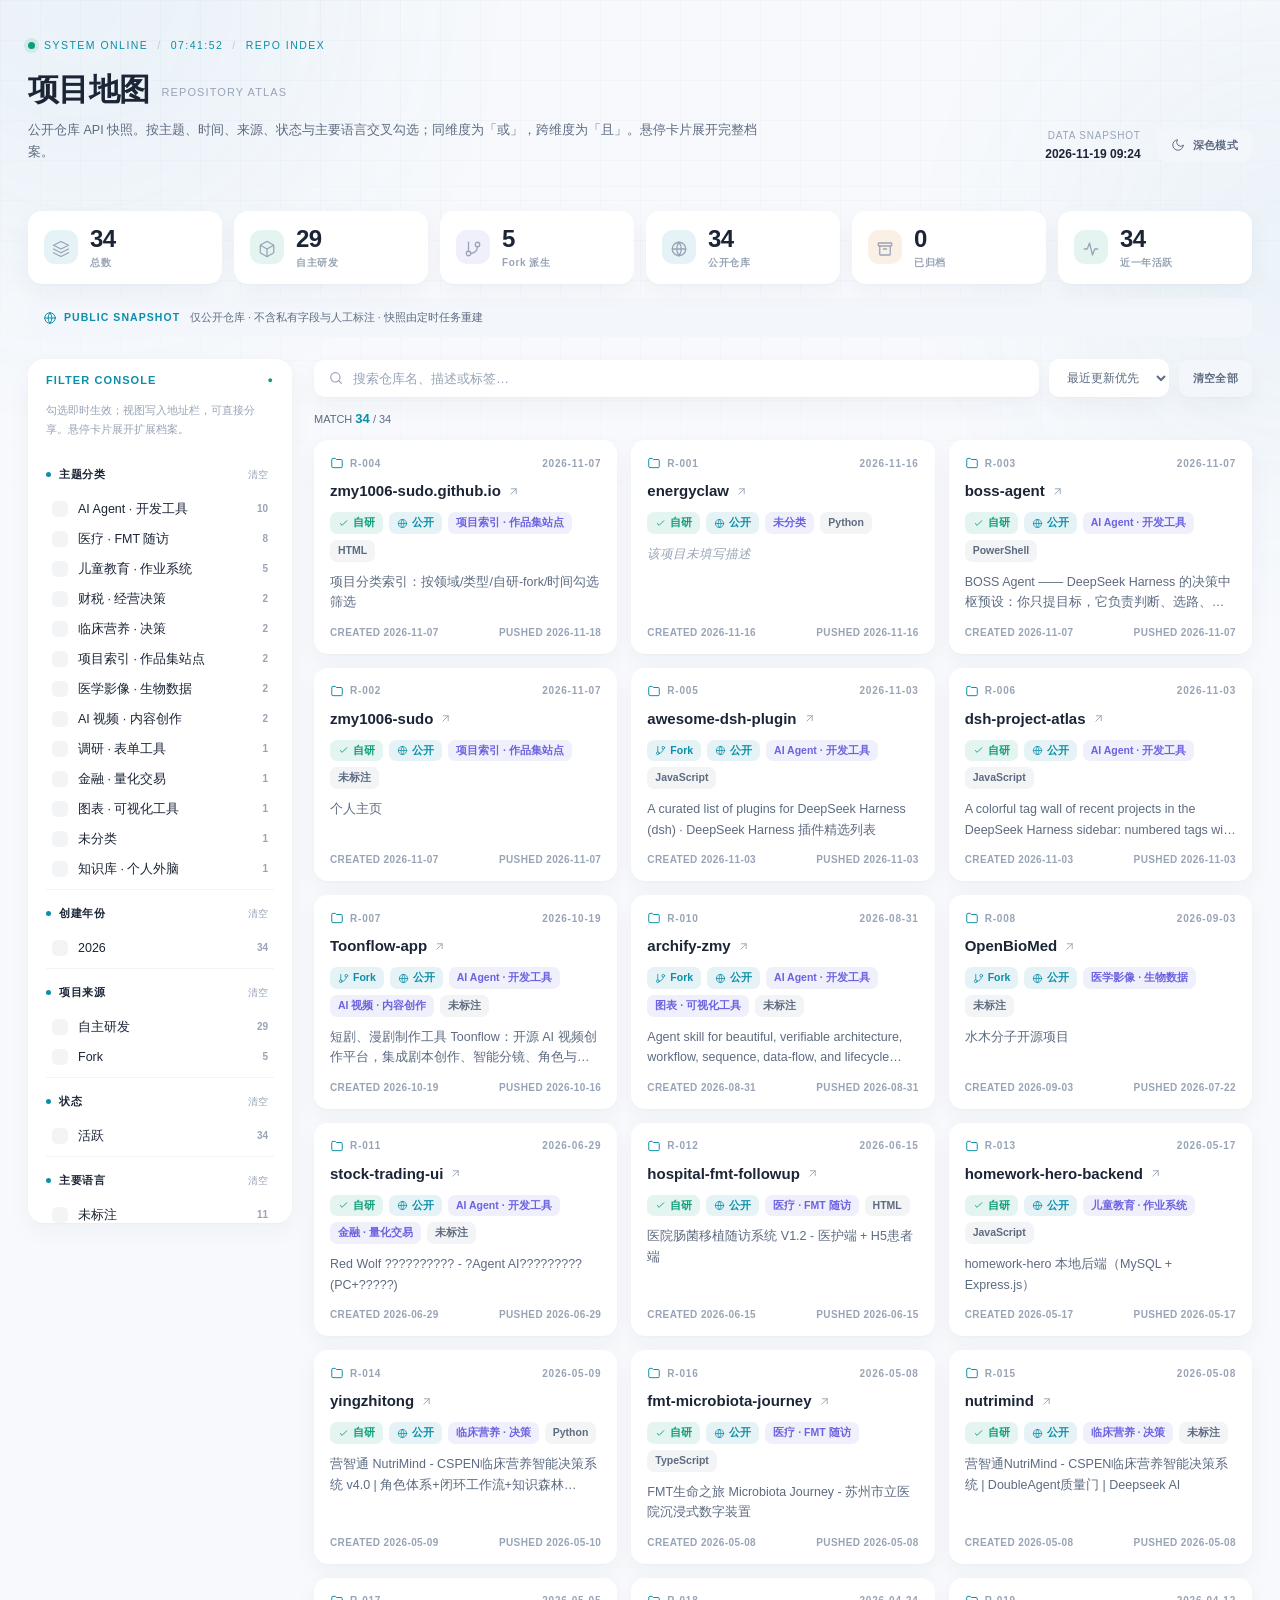
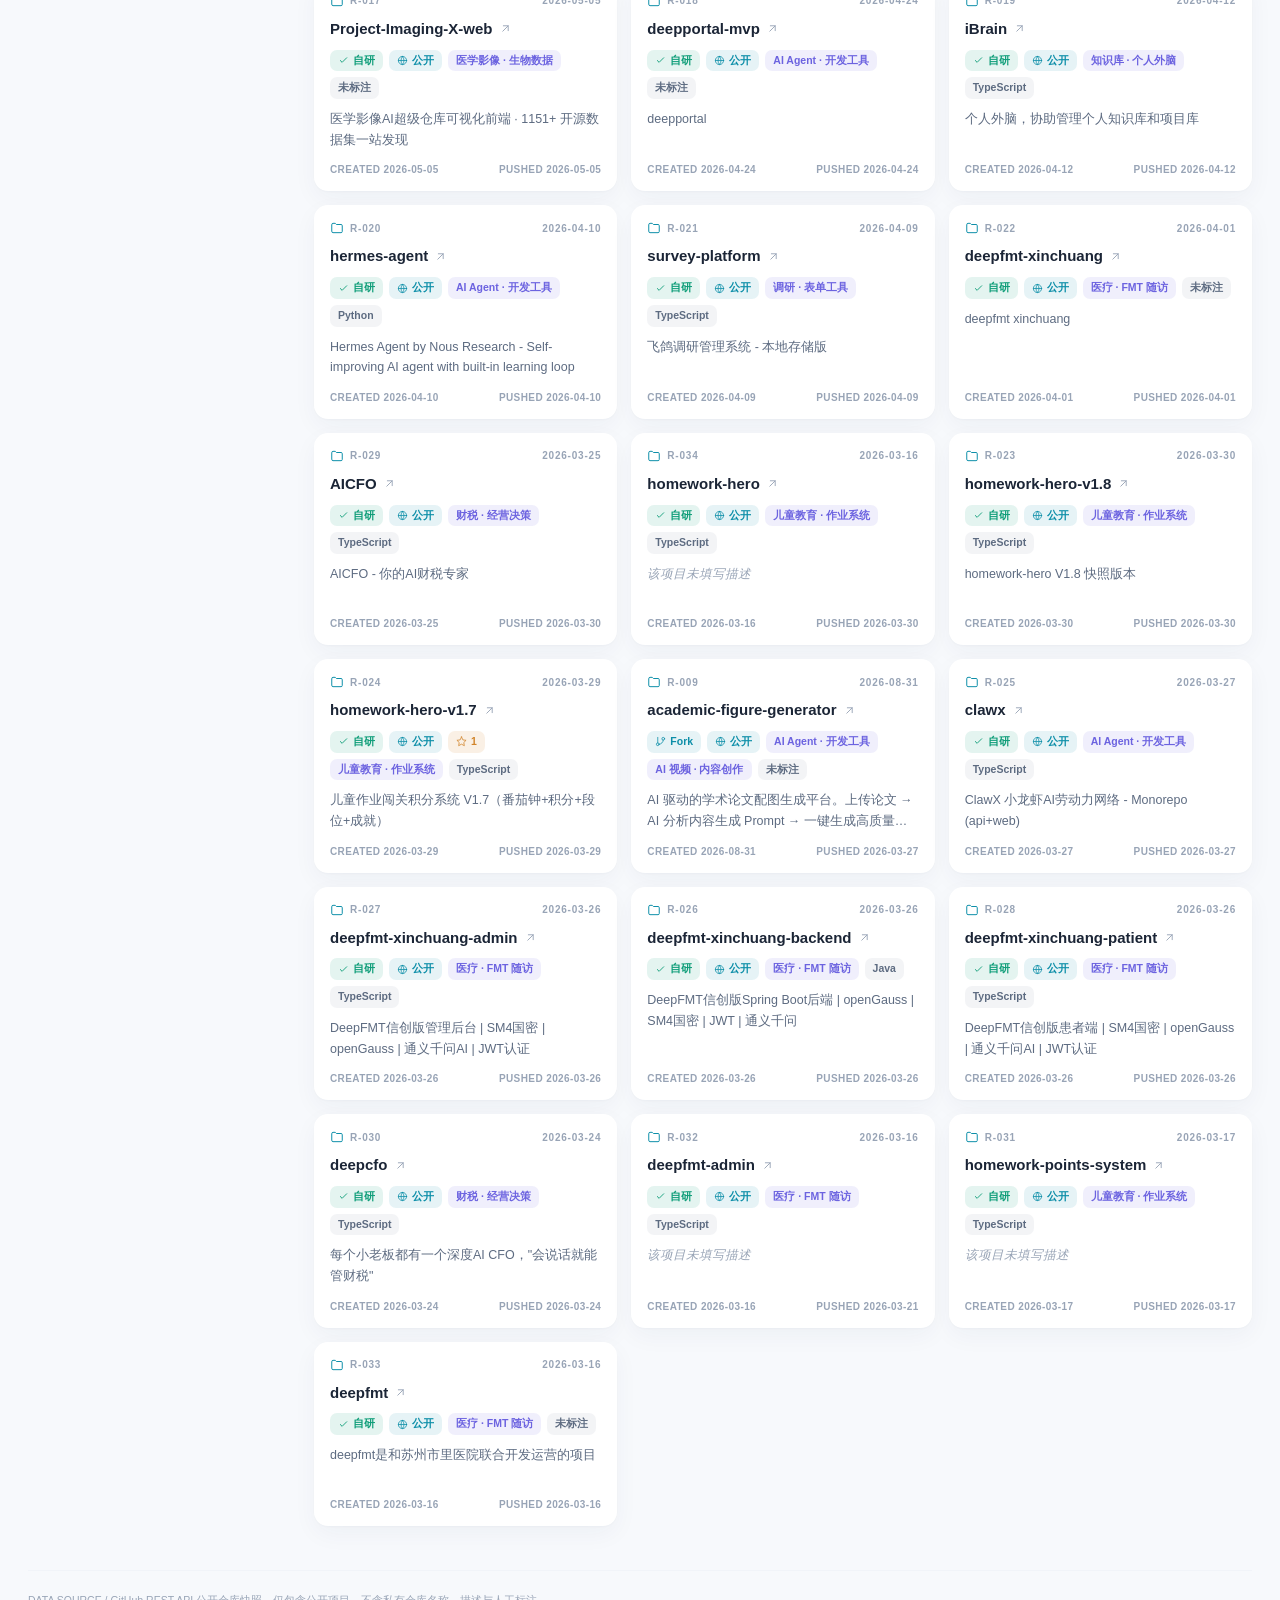
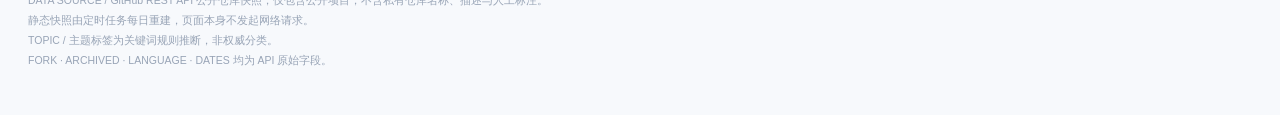
==== commit 12d0236f: "chore: refresh public repository atlas (2026-11-19 09:24)" ====
--- a/project-map/index.html
+++ b/project-map/index.html
@@ -276,7 +276,7 @@
   <footer>DATA SOURCE / GitHub REST API 公开仓库快照，仅包含公开项目，不含私有仓库名称、描述与人工标注。<br>静态快照由定时任务每日重建，页面本身不发起网络请求。<br>TOPIC / 主题标签为关键词规则推断，非权威分类。<br>FORK · ARCHIVED · LANGUAGE · DATES 均为 API 原始字段。</footer>
 </div>
 <div class="peek" id="peek" aria-hidden="true"></div>
-<script id="repo-data" type="application/json">{"items": [{"name": "energyclaw", "full": "zmy1006-sudo/energyclaw", "url": "https://github.com/zmy1006-sudo/energyclaw", "desc": "", "private": false, "fork": false, "archived": false, "created": "2026-11-16", "pushed": "2026-11-16", "updated": "2026-11-16", "lang": "Python", "topics": ["未分类"], "stars": 0, "ghTopics": [], "idx": 0}, {"name": "zmy1006-sudo", "full": "zmy1006-sudo/zmy1006-sudo", "url": "https://github.com/zmy1006-sudo/zmy1006-sudo", "desc": "个人主页", "private": false, "fork": false, "archived": false, "created": "2026-11-07", "pushed": "2026-11-07", "updated": "2026-11-07", "lang": "未标注", "topics": ["项目索引 · 作品集站点"], "stars": 0, "ghTopics": [], "idx": 1}, {"name": "boss-agent", "full": "zmy1006-sudo/boss-agent", "url": "https://github.com/zmy1006-sudo/boss-agent", "desc": "BOSS Agent —— DeepSeek Harness 的决策中枢预设：你只提目标，它负责判断、选路、派人、验收、交付。", "private": false, "fork": false, "archived": false, "created": "2026-11-07", "pushed": "2026-11-07", "updated": "2026-11-07", "lang": "PowerShell", "topics": ["AI Agent · 开发工具"], "stars": 0, "ghTopics": ["agent-preset", "ai-agent", "deepseek", "deepseek-harness", "prompt-engineering"], "idx": 2}, {"name": "zmy1006-sudo.github.io", "full": "zmy1006-sudo/zmy1006-sudo.github.io", "url": "https://github.com/zmy1006-sudo/zmy1006-sudo.github.io", "desc": "项目分类索引：按领域/类型/自研-fork/时间勾选筛选", "private": false, "fork": false, "archived": false, "created": "2026-11-07", "pushed": "2026-11-17", "updated": "2026-11-12", "lang": "HTML", "topics": ["项目索引 · 作品集站点"], "stars": 0, "ghTopics": [], "idx": 3}, {"name": "awesome-dsh-plugin", "full": "zmy1006-sudo/awesome-dsh-plugin", "url": "https://github.com/zmy1006-sudo/awesome-dsh-plugin", "desc": "A curated list of plugins for DeepSeek Harness (dsh) · DeepSeek Harness 插件精选列表", "private": false, "fork": true, "archived": false, "created": "2026-11-03", "pushed": "2026-11-03", "updated": "2026-11-03", "lang": "JavaScript", "topics": ["AI Agent · 开发工具"], "stars": 0, "ghTopics": [], "idx": 4}, {"name": "dsh-project-atlas", "full": "zmy1006-sudo/dsh-project-atlas", "url": "https://github.com/zmy1006-sudo/dsh-project-atlas", "desc": "A colorful tag wall of recent projects in the DeepSeek Harness sidebar: numbered tags with type logos that unfold into date, summary, hours, cost and next steps on hover.", "private": false, "fork": false, "archived": false, "created": "2026-11-03", "pushed": "2026-11-03", "updated": "2026-11-03", "lang": "JavaScript", "topics": ["AI Agent · 开发工具"], "stars": 0, "ghTopics": ["deepseek-harness", "dsh", "dsh-plugin", "project-archive", "sidebar-panel"], "idx": 5}, {"name": "Toonflow-app", "full": "zmy1006-sudo/Toonflow-app", "url": "https://github.com/zmy1006-sudo/Toonflow-app", "desc": "短剧、漫剧制作工具 Toonflow：开源 AI 视频创作平台，集成剧本创作、智能分镜、角色与场景资产管理、图像生成和视频生成。融合无限画布、AI Agent 与可视化工作流，支持本地部署、自选模型、跨平台客户端、MCP 与插件扩展。Open-source AI short drama and motion comic creation tool with an infinite canvas, AI agents, storyboarding, image and video generation. Self-hosted and extensible, with a canvas-based approach similar to LibTV and TapNow.", "private": false, "fork": true, "archived": false, "created": "2026-10-19", "pushed": "2026-10-16", "updated": "2026-10-19", "lang": "未标注", "topics": ["AI Agent · 开发工具", "AI 视频 · 内容创作"], "stars": 0, "ghTopics": [], "idx": 6}, {"name": "OpenBioMed", "full": "zmy1006-sudo/OpenBioMed", "url": "https://github.com/zmy1006-sudo/OpenBioMed", "desc": "水木分子开源项目", "private": false, "fork": true, "archived": false, "created": "2026-09-03", "pushed": "2026-07-22", "updated": "2026-09-03", "lang": "未标注", "topics": ["医学影像 · 生物数据"], "stars": 0, "ghTopics": [], "idx": 7}, {"name": "academic-figure-generator", "full": "zmy1006-sudo/academic-figure-generator", "url": "https://github.com/zmy1006-sudo/academic-figure-generator", "desc": "AI 驱动的学术论文配图生成平台。上传论文 → AI 分析内容生成 Prompt → 一键生成高质量科研配图，还有配套的skill可在主流agent中使用", "private": false, "fork": true, "archived": false, "created": "2026-08-31", "pushed": "2026-03-27", "updated": "2026-08-31", "lang": "未标注", "topics": ["AI Agent · 开发工具", "AI 视频 · 内容创作"], "stars": 0, "ghTopics": [], "idx": 8}, {"name": "archify-zmy", "full": "zmy1006-sudo/archify-zmy", "url": "https://github.com/zmy1006-sudo/archify-zmy", "desc": "Agent skill for beautiful, verifiable architecture, workflow, sequence, data-flow, and lifecycle diagrams—self-contained HTML with motion and crisp export.", "private": false, "fork": true, "archived": false, "created": "2026-08-31", "pushed": "2026-08-31", "updated": "2026-08-31", "lang": "未标注", "topics": ["AI Agent · 开发工具", "图表 · 可视化工具"], "stars": 0, "ghTopics": [], "idx": 9}, {"name": "stock-trading-ui", "full": "zmy1006-sudo/stock-trading-ui", "url": "https://github.com/zmy1006-sudo/stock-trading-ui", "desc": "Red Wolf ?????????? - ?Agent AI????????? (PC+?????)", "private": false, "fork": false, "archived": false, "created": "2026-06-29", "pushed": "2026-06-29", "updated": "2026-06-29", "lang": "未标注", "topics": ["AI Agent · 开发工具", "金融 · 量化交易"], "stars": 0, "ghTopics": [], "idx": 10}, {"name": "hospital-fmt-followup", "full": "zmy1006-sudo/hospital-fmt-followup", "url": "https://github.com/zmy1006-sudo/hospital-fmt-followup", "desc": "医院肠菌移植随访系统 V1.2 - 医护端 + H5患者端", "private": false, "fork": false, "archived": false, "created": "2026-06-15", "pushed": "2026-06-15", "updated": "2026-06-16", "lang": "HTML", "topics": ["医疗 · FMT 随访"], "stars": 0, "ghTopics": [], "idx": 11}, {"name": "homework-hero-backend", "full": "zmy1006-sudo/homework-hero-backend", "url": "https://github.com/zmy1006-sudo/homework-hero-backend", "desc": "homework-hero 本地后端（MySQL + Express.js）", "private": false, "fork": false, "archived": false, "created": "2026-05-17", "pushed": "2026-05-17", "updated": "2026-05-17", "lang": "JavaScript", "topics": ["儿童教育 · 作业系统"], "stars": 0, "ghTopics": [], "idx": 12}, {"name": "yingzhitong", "full": "zmy1006-sudo/yingzhitong", "url": "https://github.com/zmy1006-sudo/yingzhitong", "desc": "营智通 NutriMind - CSPEN临床营养智能决策系统 v4.0 | 角色体系+闭环工作流+知识森林+DoubleAgent质量门", "private": false, "fork": false, "archived": false, "created": "2026-05-09", "pushed": "2026-05-10", "updated": "2026-05-10", "lang": "Python", "topics": ["临床营养 · 决策"], "stars": 0, "ghTopics": [], "idx": 13}, {"name": "nutrimind", "full": "zmy1006-sudo/nutrimind", "url": "https://github.com/zmy1006-sudo/nutrimind", "desc": "营智通NutriMind - CSPEN临床营养智能决策系统 | DoubleAgent质量门 | Deepseek AI", "private": false, "fork": false, "archived": false, "created": "2026-05-08", "pushed": "2026-05-08", "updated": "2026-05-08", "lang": "未标注", "topics": ["临床营养 · 决策"], "stars": 0, "ghTopics": [], "idx": 14}, {"name": "fmt-microbiota-journey", "full": "zmy1006-sudo/fmt-microbiota-journey", "url": "https://github.com/zmy1006-sudo/fmt-microbiota-journey", "desc": "FMT生命之旅 Microbiota Journey - 苏州市立医院沉浸式数字装置", "private": false, "fork": false, "archived": false, "created": "2026-05-08", "pushed": "2026-05-08", "updated": "2026-05-08", "lang": "TypeScript", "topics": ["医疗 · FMT 随访"], "stars": 0, "ghTopics": [], "idx": 15}, {"name": "Project-Imaging-X-web", "full": "zmy1006-sudo/Project-Imaging-X-web", "url": "https://github.com/zmy1006-sudo/Project-Imaging-X-web", "desc": "医学影像AI超级仓库可视化前端 · 1151+ 开源数据集一站发现", "private": false, "fork": false, "archived": false, "created": "2026-05-05", "pushed": "2026-05-05", "updated": "2026-05-05", "lang": "未标注", "topics": ["医学影像 · 生物数据"], "stars": 0, "ghTopics": [], "idx": 16}, {"name": "deepportal-mvp", "full": "zmy1006-sudo/deepportal-mvp", "url": "https://github.com/zmy1006-sudo/deepportal-mvp", "desc": "deepportal", "private": false, "fork": false, "archived": false, "created": "2026-04-24", "pushed": "2026-04-24", "updated": "2026-04-24", "lang": "未标注", "topics": ["AI Agent · 开发工具"], "stars": 0, "ghTopics": [], "idx": 17}, {"name": "iBrain", "full": "zmy1006-sudo/iBrain", "url": "https://github.com/zmy1006-sudo/iBrain", "desc": "个人外脑，协助管理个人知识库和项目库", "private": false, "fork": false, "archived": false, "created": "2026-04-12", "pushed": "2026-04-12", "updated": "2026-04-12", "lang": "TypeScript", "topics": ["知识库 · 个人外脑"], "stars": 0, "ghTopics": [], "idx": 18}, {"name": "hermes-agent", "full": "zmy1006-sudo/hermes-agent", "url": "https://github.com/zmy1006-sudo/hermes-agent", "desc": "Hermes Agent by Nous Research - Self-improving AI agent with built-in learning loop", "private": false, "fork": false, "archived": false, "created": "2026-04-10", "pushed": "2026-04-10", "updated": "2026-04-10", "lang": "Python", "topics": ["AI Agent · 开发工具"], "stars": 0, "ghTopics": [], "idx": 19}, {"name": "survey-platform", "full": "zmy1006-sudo/survey-platform", "url": "https://github.com/zmy1006-sudo/survey-platform", "desc": "飞鸽调研管理系统 - 本地存储版", "private": false, "fork": false, "archived": false, "created": "2026-04-09", "pushed": "2026-04-09", "updated": "2026-04-09", "lang": "TypeScript", "topics": ["调研 · 表单工具"], "stars": 0, "ghTopics": [], "idx": 20}, {"name": "deepfmt-xinchuang", "full": "zmy1006-sudo/deepfmt-xinchuang", "url": "https://github.com/zmy1006-sudo/deepfmt-xinchuang", "desc": "deepfmt xinchuang ", "private": false, "fork": false, "archived": false, "created": "2026-04-01", "pushed": "2026-04-01", "updated": "2026-04-01", "lang": "未标注", "topics": ["医疗 · FMT 随访"], "stars": 0, "ghTopics": [], "idx": 21}, {"name": "homework-hero-v1.8", "full": "zmy1006-sudo/homework-hero-v1.8", "url": "https://github.com/zmy1006-sudo/homework-hero-v1.8", "desc": "homework-hero V1.8 快照版本", "private": false, "fork": false, "archived": false, "created": "2026-03-30", "pushed": "2026-03-30", "updated": "2026-03-30", "lang": "TypeScript", "topics": ["儿童教育 · 作业系统"], "stars": 0, "ghTopics": [], "idx": 22}, {"name": "homework-hero-v1.7", "full": "zmy1006-sudo/homework-hero-v1.7", "url": "https://github.com/zmy1006-sudo/homework-hero-v1.7", "desc": "儿童作业闯关积分系统 V1.7（番茄钟+积分+段位+成就）", "private": false, "fork": false, "archived": false, "created": "2026-03-29", "pushed": "2026-03-29", "updated": "2026-05-20", "lang": "TypeScript", "topics": ["儿童教育 · 作业系统"], "stars": 1, "ghTopics": [], "idx": 23}, {"name": "clawx", "full": "zmy1006-sudo/clawx", "url": "https://github.com/zmy1006-sudo/clawx", "desc": "ClawX 小龙虾AI劳动力网络 - Monorepo (api+web)", "private": false, "fork": false, "archived": false, "created": "2026-03-27", "pushed": "2026-03-27", "updated": "2026-03-27", "lang": "TypeScript", "topics": ["AI Agent · 开发工具"], "stars": 0, "ghTopics": [], "idx": 24}, {"name": "deepfmt-xinchuang-backend", "full": "zmy1006-sudo/deepfmt-xinchuang-backend", "url": "https://github.com/zmy1006-sudo/deepfmt-xinchuang-backend", "desc": "DeepFMT信创版Spring Boot后端 | openGauss | SM4国密 | JWT | 通义千问", "private": false, "fork": false, "archived": false, "created": "2026-03-26", "pushed": "2026-03-26", "updated": "2026-03-26", "lang": "Java", "topics": ["医疗 · FMT 随访"], "stars": 0, "ghTopics": [], "idx": 25}, {"name": "deepfmt-xinchuang-admin", "full": "zmy1006-sudo/deepfmt-xinchuang-admin", "url": "https://github.com/zmy1006-sudo/deepfmt-xinchuang-admin", "desc": "DeepFMT信创版管理后台 | SM4国密 | openGauss | 通义千问AI | JWT认证", "private": false, "fork": false, "archived": false, "created": "2026-03-26", "pushed": "2026-03-26", "updated": "2026-03-26", "lang": "TypeScript", "topics": ["医疗 · FMT 随访"], "stars": 0, "ghTopics": [], "idx": 26}, {"name": "deepfmt-xinchuang-patient", "full": "zmy1006-sudo/deepfmt-xinchuang-patient", "url": "https://github.com/zmy1006-sudo/deepfmt-xinchuang-patient", "desc": "DeepFMT信创版患者端 | SM4国密 | openGauss | 通义千问AI | JWT认证", "private": false, "fork": false, "archived": false, "created": "2026-03-26", "pushed": "2026-03-26", "updated": "2026-03-27", "lang": "TypeScript", "topics": ["医疗 · FMT 随访"], "stars": 0, "ghTopics": [], "idx": 27}, {"name": "AICFO", "full": "zmy1006-sudo/AICFO", "url": "https://github.com/zmy1006-sudo/AICFO", "desc": "AICFO - 你的AI财税专家", "private": false, "fork": false, "archived": false, "created": "2026-03-25", "pushed": "2026-03-30", "updated": "2026-03-30", "lang": "TypeScript", "topics": ["财税 · 经营决策"], "stars": 0, "ghTopics": [], "idx": 28}, {"name": "deepcfo", "full": "zmy1006-sudo/deepcfo", "url": "https://github.com/zmy1006-sudo/deepcfo", "desc": "每个小老板都有一个深度AI CFO，\"会说话就能管财税\"", "private": false, "fork": false, "archived": false, "created": "2026-03-24", "pushed": "2026-03-24", "updated": "2026-03-24", "lang": "TypeScript", "topics": ["财税 · 经营决策"], "stars": 0, "ghTopics": [], "idx": 29}, {"name": "homework-points-system", "full": "zmy1006-sudo/homework-points-system", "url": "https://github.com/zmy1006-sudo/homework-points-system", "desc": "", "private": false, "fork": false, "archived": false, "created": "2026-03-17", "pushed": "2026-03-17", "updated": "2026-03-17", "lang": "TypeScript", "topics": ["儿童教育 · 作业系统"], "stars": 0, "ghTopics": [], "idx": 30}, {"name": "deepfmt-admin", "full": "zmy1006-sudo/deepfmt-admin", "url": "https://github.com/zmy1006-sudo/deepfmt-admin", "desc": "", "private": false, "fork": false, "archived": false, "created": "2026-03-16", "pushed": "2026-03-21", "updated": "2026-03-21", "lang": "TypeScript", "topics": ["医疗 · FMT 随访"], "stars": 0, "ghTopics": [], "idx": 31}, {"name": "deepfmt", "full": "zmy1006-sudo/deepfmt", "url": "https://github.com/zmy1006-sudo/deepfmt", "desc": "deepfmt是和苏州市里医院联合开发运营的项目", "private": false, "fork": false, "archived": false, "created": "2026-03-16", "pushed": "2026-03-16", "updated": "2026-03-16", "lang": "未标注", "topics": ["医疗 · FMT 随访"], "stars": 0, "ghTopics": [], "idx": 32}, {"name": "homework-hero", "full": "zmy1006-sudo/homework-hero", "url": "https://github.com/zmy1006-sudo/homework-hero", "desc": "", "private": false, "fork": false, "archived": false, "created": "2026-03-16", "pushed": "2026-03-30", "updated": "2026-03-30", "lang": "TypeScript", "topics": ["儿童教育 · 作业系统"], "stars": 0, "ghTopics": [], "idx": 33}], "mode": "public", "generated": "2026-11-18 12:10"}</script>
+<script id="repo-data" type="application/json">{"items": [{"name": "energyclaw", "full": "zmy1006-sudo/energyclaw", "url": "https://github.com/zmy1006-sudo/energyclaw", "desc": "", "private": false, "fork": false, "archived": false, "created": "2026-11-16", "pushed": "2026-11-16", "updated": "2026-11-16", "lang": "Python", "topics": ["未分类"], "stars": 0, "ghTopics": [], "idx": 0}, {"name": "zmy1006-sudo", "full": "zmy1006-sudo/zmy1006-sudo", "url": "https://github.com/zmy1006-sudo/zmy1006-sudo", "desc": "个人主页", "private": false, "fork": false, "archived": false, "created": "2026-11-07", "pushed": "2026-11-07", "updated": "2026-11-07", "lang": "未标注", "topics": ["项目索引 · 作品集站点"], "stars": 0, "ghTopics": [], "idx": 1}, {"name": "boss-agent", "full": "zmy1006-sudo/boss-agent", "url": "https://github.com/zmy1006-sudo/boss-agent", "desc": "BOSS Agent —— DeepSeek Harness 的决策中枢预设：你只提目标，它负责判断、选路、派人、验收、交付。", "private": false, "fork": false, "archived": false, "created": "2026-11-07", "pushed": "2026-11-07", "updated": "2026-11-07", "lang": "PowerShell", "topics": ["AI Agent · 开发工具"], "stars": 0, "ghTopics": ["agent-preset", "ai-agent", "deepseek", "deepseek-harness", "prompt-engineering"], "idx": 2}, {"name": "zmy1006-sudo.github.io", "full": "zmy1006-sudo/zmy1006-sudo.github.io", "url": "https://github.com/zmy1006-sudo/zmy1006-sudo.github.io", "desc": "项目分类索引：按领域/类型/自研-fork/时间勾选筛选", "private": false, "fork": false, "archived": false, "created": "2026-11-07", "pushed": "2026-11-18", "updated": "2026-11-12", "lang": "HTML", "topics": ["项目索引 · 作品集站点"], "stars": 0, "ghTopics": [], "idx": 3}, {"name": "awesome-dsh-plugin", "full": "zmy1006-sudo/awesome-dsh-plugin", "url": "https://github.com/zmy1006-sudo/awesome-dsh-plugin", "desc": "A curated list of plugins for DeepSeek Harness (dsh) · DeepSeek Harness 插件精选列表", "private": false, "fork": true, "archived": false, "created": "2026-11-03", "pushed": "2026-11-03", "updated": "2026-11-03", "lang": "JavaScript", "topics": ["AI Agent · 开发工具"], "stars": 0, "ghTopics": [], "idx": 4}, {"name": "dsh-project-atlas", "full": "zmy1006-sudo/dsh-project-atlas", "url": "https://github.com/zmy1006-sudo/dsh-project-atlas", "desc": "A colorful tag wall of recent projects in the DeepSeek Harness sidebar: numbered tags with type logos that unfold into date, summary, hours, cost and next steps on hover.", "private": false, "fork": false, "archived": false, "created": "2026-11-03", "pushed": "2026-11-03", "updated": "2026-11-03", "lang": "JavaScript", "topics": ["AI Agent · 开发工具"], "stars": 0, "ghTopics": ["deepseek-harness", "dsh", "dsh-plugin", "project-archive", "sidebar-panel"], "idx": 5}, {"name": "Toonflow-app", "full": "zmy1006-sudo/Toonflow-app", "url": "https://github.com/zmy1006-sudo/Toonflow-app", "desc": "短剧、漫剧制作工具 Toonflow：开源 AI 视频创作平台，集成剧本创作、智能分镜、角色与场景资产管理、图像生成和视频生成。融合无限画布、AI Agent 与可视化工作流，支持本地部署、自选模型、跨平台客户端、MCP 与插件扩展。Open-source AI short drama and motion comic creation tool with an infinite canvas, AI agents, storyboarding, image and video generation. Self-hosted and extensible, with a canvas-based approach similar to LibTV and TapNow.", "private": false, "fork": true, "archived": false, "created": "2026-10-19", "pushed": "2026-10-16", "updated": "2026-10-19", "lang": "未标注", "topics": ["AI Agent · 开发工具", "AI 视频 · 内容创作"], "stars": 0, "ghTopics": [], "idx": 6}, {"name": "OpenBioMed", "full": "zmy1006-sudo/OpenBioMed", "url": "https://github.com/zmy1006-sudo/OpenBioMed", "desc": "水木分子开源项目", "private": false, "fork": true, "archived": false, "created": "2026-09-03", "pushed": "2026-07-22", "updated": "2026-09-03", "lang": "未标注", "topics": ["医学影像 · 生物数据"], "stars": 0, "ghTopics": [], "idx": 7}, {"name": "academic-figure-generator", "full": "zmy1006-sudo/academic-figure-generator", "url": "https://github.com/zmy1006-sudo/academic-figure-generator", "desc": "AI 驱动的学术论文配图生成平台。上传论文 → AI 分析内容生成 Prompt → 一键生成高质量科研配图，还有配套的skill可在主流agent中使用", "private": false, "fork": true, "archived": false, "created": "2026-08-31", "pushed": "2026-03-27", "updated": "2026-08-31", "lang": "未标注", "topics": ["AI Agent · 开发工具", "AI 视频 · 内容创作"], "stars": 0, "ghTopics": [], "idx": 8}, {"name": "archify-zmy", "full": "zmy1006-sudo/archify-zmy", "url": "https://github.com/zmy1006-sudo/archify-zmy", "desc": "Agent skill for beautiful, verifiable architecture, workflow, sequence, data-flow, and lifecycle diagrams—self-contained HTML with motion and crisp export.", "private": false, "fork": true, "archived": false, "created": "2026-08-31", "pushed": "2026-08-31", "updated": "2026-08-31", "lang": "未标注", "topics": ["AI Agent · 开发工具", "图表 · 可视化工具"], "stars": 0, "ghTopics": [], "idx": 9}, {"name": "stock-trading-ui", "full": "zmy1006-sudo/stock-trading-ui", "url": "https://github.com/zmy1006-sudo/stock-trading-ui", "desc": "Red Wolf ?????????? - ?Agent AI????????? (PC+?????)", "private": false, "fork": false, "archived": false, "created": "2026-06-29", "pushed": "2026-06-29", "updated": "2026-06-29", "lang": "未标注", "topics": ["AI Agent · 开发工具", "金融 · 量化交易"], "stars": 0, "ghTopics": [], "idx": 10}, {"name": "hospital-fmt-followup", "full": "zmy1006-sudo/hospital-fmt-followup", "url": "https://github.com/zmy1006-sudo/hospital-fmt-followup", "desc": "医院肠菌移植随访系统 V1.2 - 医护端 + H5患者端", "private": false, "fork": false, "archived": false, "created": "2026-06-15", "pushed": "2026-06-15", "updated": "2026-06-16", "lang": "HTML", "topics": ["医疗 · FMT 随访"], "stars": 0, "ghTopics": [], "idx": 11}, {"name": "homework-hero-backend", "full": "zmy1006-sudo/homework-hero-backend", "url": "https://github.com/zmy1006-sudo/homework-hero-backend", "desc": "homework-hero 本地后端（MySQL + Express.js）", "private": false, "fork": false, "archived": false, "created": "2026-05-17", "pushed": "2026-05-17", "updated": "2026-05-17", "lang": "JavaScript", "topics": ["儿童教育 · 作业系统"], "stars": 0, "ghTopics": [], "idx": 12}, {"name": "yingzhitong", "full": "zmy1006-sudo/yingzhitong", "url": "https://github.com/zmy1006-sudo/yingzhitong", "desc": "营智通 NutriMind - CSPEN临床营养智能决策系统 v4.0 | 角色体系+闭环工作流+知识森林+DoubleAgent质量门", "private": false, "fork": false, "archived": false, "created": "2026-05-09", "pushed": "2026-05-10", "updated": "2026-05-10", "lang": "Python", "topics": ["临床营养 · 决策"], "stars": 0, "ghTopics": [], "idx": 13}, {"name": "nutrimind", "full": "zmy1006-sudo/nutrimind", "url": "https://github.com/zmy1006-sudo/nutrimind", "desc": "营智通NutriMind - CSPEN临床营养智能决策系统 | DoubleAgent质量门 | Deepseek AI", "private": false, "fork": false, "archived": false, "created": "2026-05-08", "pushed": "2026-05-08", "updated": "2026-05-08", "lang": "未标注", "topics": ["临床营养 · 决策"], "stars": 0, "ghTopics": [], "idx": 14}, {"name": "fmt-microbiota-journey", "full": "zmy1006-sudo/fmt-microbiota-journey", "url": "https://github.com/zmy1006-sudo/fmt-microbiota-journey", "desc": "FMT生命之旅 Microbiota Journey - 苏州市立医院沉浸式数字装置", "private": false, "fork": false, "archived": false, "created": "2026-05-08", "pushed": "2026-05-08", "updated": "2026-05-08", "lang": "TypeScript", "topics": ["医疗 · FMT 随访"], "stars": 0, "ghTopics": [], "idx": 15}, {"name": "Project-Imaging-X-web", "full": "zmy1006-sudo/Project-Imaging-X-web", "url": "https://github.com/zmy1006-sudo/Project-Imaging-X-web", "desc": "医学影像AI超级仓库可视化前端 · 1151+ 开源数据集一站发现", "private": false, "fork": false, "archived": false, "created": "2026-05-05", "pushed": "2026-05-05", "updated": "2026-05-05", "lang": "未标注", "topics": ["医学影像 · 生物数据"], "stars": 0, "ghTopics": [], "idx": 16}, {"name": "deepportal-mvp", "full": "zmy1006-sudo/deepportal-mvp", "url": "https://github.com/zmy1006-sudo/deepportal-mvp", "desc": "deepportal", "private": false, "fork": false, "archived": false, "created": "2026-04-24", "pushed": "2026-04-24", "updated": "2026-04-24", "lang": "未标注", "topics": ["AI Agent · 开发工具"], "stars": 0, "ghTopics": [], "idx": 17}, {"name": "iBrain", "full": "zmy1006-sudo/iBrain", "url": "https://github.com/zmy1006-sudo/iBrain", "desc": "个人外脑，协助管理个人知识库和项目库", "private": false, "fork": false, "archived": false, "created": "2026-04-12", "pushed": "2026-04-12", "updated": "2026-04-12", "lang": "TypeScript", "topics": ["知识库 · 个人外脑"], "stars": 0, "ghTopics": [], "idx": 18}, {"name": "hermes-agent", "full": "zmy1006-sudo/hermes-agent", "url": "https://github.com/zmy1006-sudo/hermes-agent", "desc": "Hermes Agent by Nous Research - Self-improving AI agent with built-in learning loop", "private": false, "fork": false, "archived": false, "created": "2026-04-10", "pushed": "2026-04-10", "updated": "2026-04-10", "lang": "Python", "topics": ["AI Agent · 开发工具"], "stars": 0, "ghTopics": [], "idx": 19}, {"name": "survey-platform", "full": "zmy1006-sudo/survey-platform", "url": "https://github.com/zmy1006-sudo/survey-platform", "desc": "飞鸽调研管理系统 - 本地存储版", "private": false, "fork": false, "archived": false, "created": "2026-04-09", "pushed": "2026-04-09", "updated": "2026-04-09", "lang": "TypeScript", "topics": ["调研 · 表单工具"], "stars": 0, "ghTopics": [], "idx": 20}, {"name": "deepfmt-xinchuang", "full": "zmy1006-sudo/deepfmt-xinchuang", "url": "https://github.com/zmy1006-sudo/deepfmt-xinchuang", "desc": "deepfmt xinchuang ", "private": false, "fork": false, "archived": false, "created": "2026-04-01", "pushed": "2026-04-01", "updated": "2026-04-01", "lang": "未标注", "topics": ["医疗 · FMT 随访"], "stars": 0, "ghTopics": [], "idx": 21}, {"name": "homework-hero-v1.8", "full": "zmy1006-sudo/homework-hero-v1.8", "url": "https://github.com/zmy1006-sudo/homework-hero-v1.8", "desc": "homework-hero V1.8 快照版本", "private": false, "fork": false, "archived": false, "created": "2026-03-30", "pushed": "2026-03-30", "updated": "2026-03-30", "lang": "TypeScript", "topics": ["儿童教育 · 作业系统"], "stars": 0, "ghTopics": [], "idx": 22}, {"name": "homework-hero-v1.7", "full": "zmy1006-sudo/homework-hero-v1.7", "url": "https://github.com/zmy1006-sudo/homework-hero-v1.7", "desc": "儿童作业闯关积分系统 V1.7（番茄钟+积分+段位+成就）", "private": false, "fork": false, "archived": false, "created": "2026-03-29", "pushed": "2026-03-29", "updated": "2026-05-20", "lang": "TypeScript", "topics": ["儿童教育 · 作业系统"], "stars": 1, "ghTopics": [], "idx": 23}, {"name": "clawx", "full": "zmy1006-sudo/clawx", "url": "https://github.com/zmy1006-sudo/clawx", "desc": "ClawX 小龙虾AI劳动力网络 - Monorepo (api+web)", "private": false, "fork": false, "archived": false, "created": "2026-03-27", "pushed": "2026-03-27", "updated": "2026-03-27", "lang": "TypeScript", "topics": ["AI Agent · 开发工具"], "stars": 0, "ghTopics": [], "idx": 24}, {"name": "deepfmt-xinchuang-backend", "full": "zmy1006-sudo/deepfmt-xinchuang-backend", "url": "https://github.com/zmy1006-sudo/deepfmt-xinchuang-backend", "desc": "DeepFMT信创版Spring Boot后端 | openGauss | SM4国密 | JWT | 通义千问", "private": false, "fork": false, "archived": false, "created": "2026-03-26", "pushed": "2026-03-26", "updated": "2026-03-26", "lang": "Java", "topics": ["医疗 · FMT 随访"], "stars": 0, "ghTopics": [], "idx": 25}, {"name": "deepfmt-xinchuang-admin", "full": "zmy1006-sudo/deepfmt-xinchuang-admin", "url": "https://github.com/zmy1006-sudo/deepfmt-xinchuang-admin", "desc": "DeepFMT信创版管理后台 | SM4国密 | openGauss | 通义千问AI | JWT认证", "private": false, "fork": false, "archived": false, "created": "2026-03-26", "pushed": "2026-03-26", "updated": "2026-03-26", "lang": "TypeScript", "topics": ["医疗 · FMT 随访"], "stars": 0, "ghTopics": [], "idx": 26}, {"name": "deepfmt-xinchuang-patient", "full": "zmy1006-sudo/deepfmt-xinchuang-patient", "url": "https://github.com/zmy1006-sudo/deepfmt-xinchuang-patient", "desc": "DeepFMT信创版患者端 | SM4国密 | openGauss | 通义千问AI | JWT认证", "private": false, "fork": false, "archived": false, "created": "2026-03-26", "pushed": "2026-03-26", "updated": "2026-03-27", "lang": "TypeScript", "topics": ["医疗 · FMT 随访"], "stars": 0, "ghTopics": [], "idx": 27}, {"name": "AICFO", "full": "zmy1006-sudo/AICFO", "url": "https://github.com/zmy1006-sudo/AICFO", "desc": "AICFO - 你的AI财税专家", "private": false, "fork": false, "archived": false, "created": "2026-03-25", "pushed": "2026-03-30", "updated": "2026-03-30", "lang": "TypeScript", "topics": ["财税 · 经营决策"], "stars": 0, "ghTopics": [], "idx": 28}, {"name": "deepcfo", "full": "zmy1006-sudo/deepcfo", "url": "https://github.com/zmy1006-sudo/deepcfo", "desc": "每个小老板都有一个深度AI CFO，\"会说话就能管财税\"", "private": false, "fork": false, "archived": false, "created": "2026-03-24", "pushed": "2026-03-24", "updated": "2026-03-24", "lang": "TypeScript", "topics": ["财税 · 经营决策"], "stars": 0, "ghTopics": [], "idx": 29}, {"name": "homework-points-system", "full": "zmy1006-sudo/homework-points-system", "url": "https://github.com/zmy1006-sudo/homework-points-system", "desc": "", "private": false, "fork": false, "archived": false, "created": "2026-03-17", "pushed": "2026-03-17", "updated": "2026-03-17", "lang": "TypeScript", "topics": ["儿童教育 · 作业系统"], "stars": 0, "ghTopics": [], "idx": 30}, {"name": "deepfmt-admin", "full": "zmy1006-sudo/deepfmt-admin", "url": "https://github.com/zmy1006-sudo/deepfmt-admin", "desc": "", "private": false, "fork": false, "archived": false, "created": "2026-03-16", "pushed": "2026-03-21", "updated": "2026-03-21", "lang": "TypeScript", "topics": ["医疗 · FMT 随访"], "stars": 0, "ghTopics": [], "idx": 31}, {"name": "deepfmt", "full": "zmy1006-sudo/deepfmt", "url": "https://github.com/zmy1006-sudo/deepfmt", "desc": "deepfmt是和苏州市里医院联合开发运营的项目", "private": false, "fork": false, "archived": false, "created": "2026-03-16", "pushed": "2026-03-16", "updated": "2026-03-16", "lang": "未标注", "topics": ["医疗 · FMT 随访"], "stars": 0, "ghTopics": [], "idx": 32}, {"name": "homework-hero", "full": "zmy1006-sudo/homework-hero", "url": "https://github.com/zmy1006-sudo/homework-hero", "desc": "", "private": false, "fork": false, "archived": false, "created": "2026-03-16", "pushed": "2026-03-30", "updated": "2026-03-30", "lang": "TypeScript", "topics": ["儿童教育 · 作业系统"], "stars": 0, "ghTopics": [], "idx": 33}], "mode": "public", "generated": "2026-11-19 09:24"}</script>
 <script>
 (function(){
   'use strict';
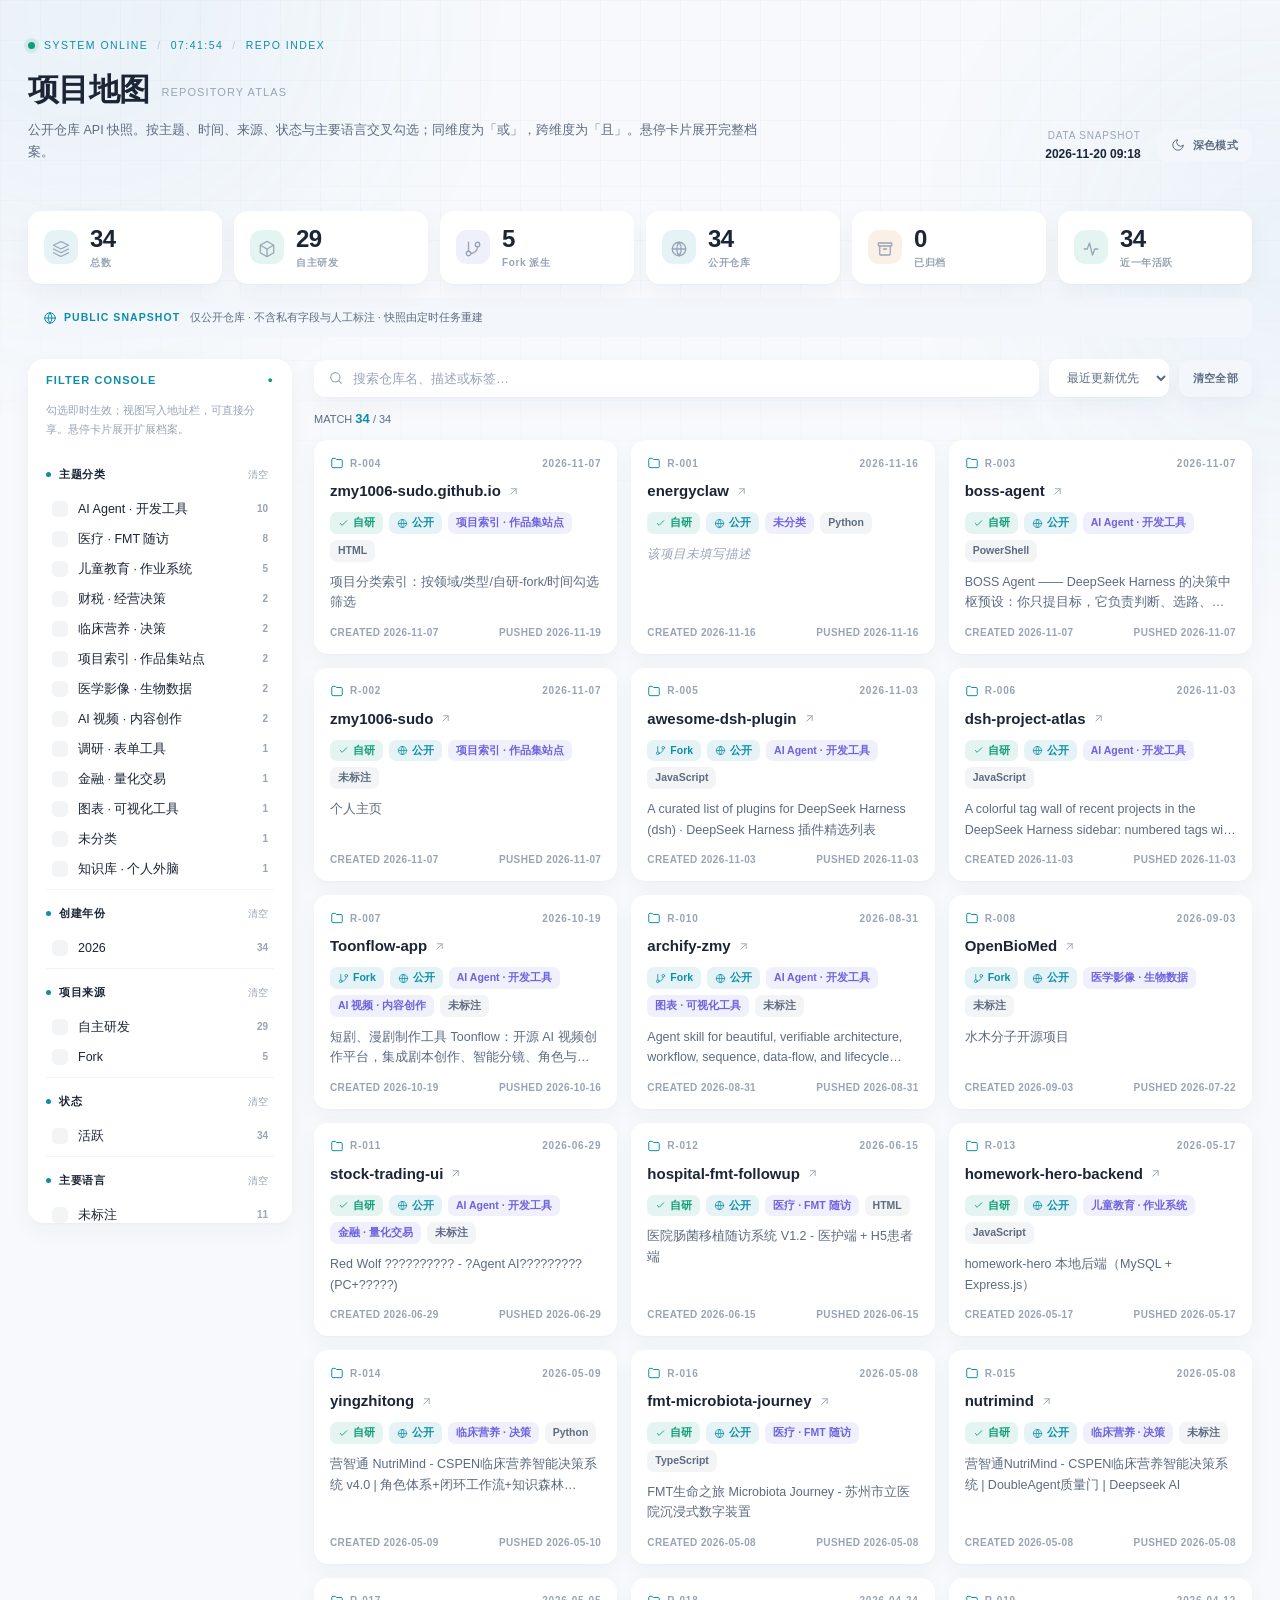
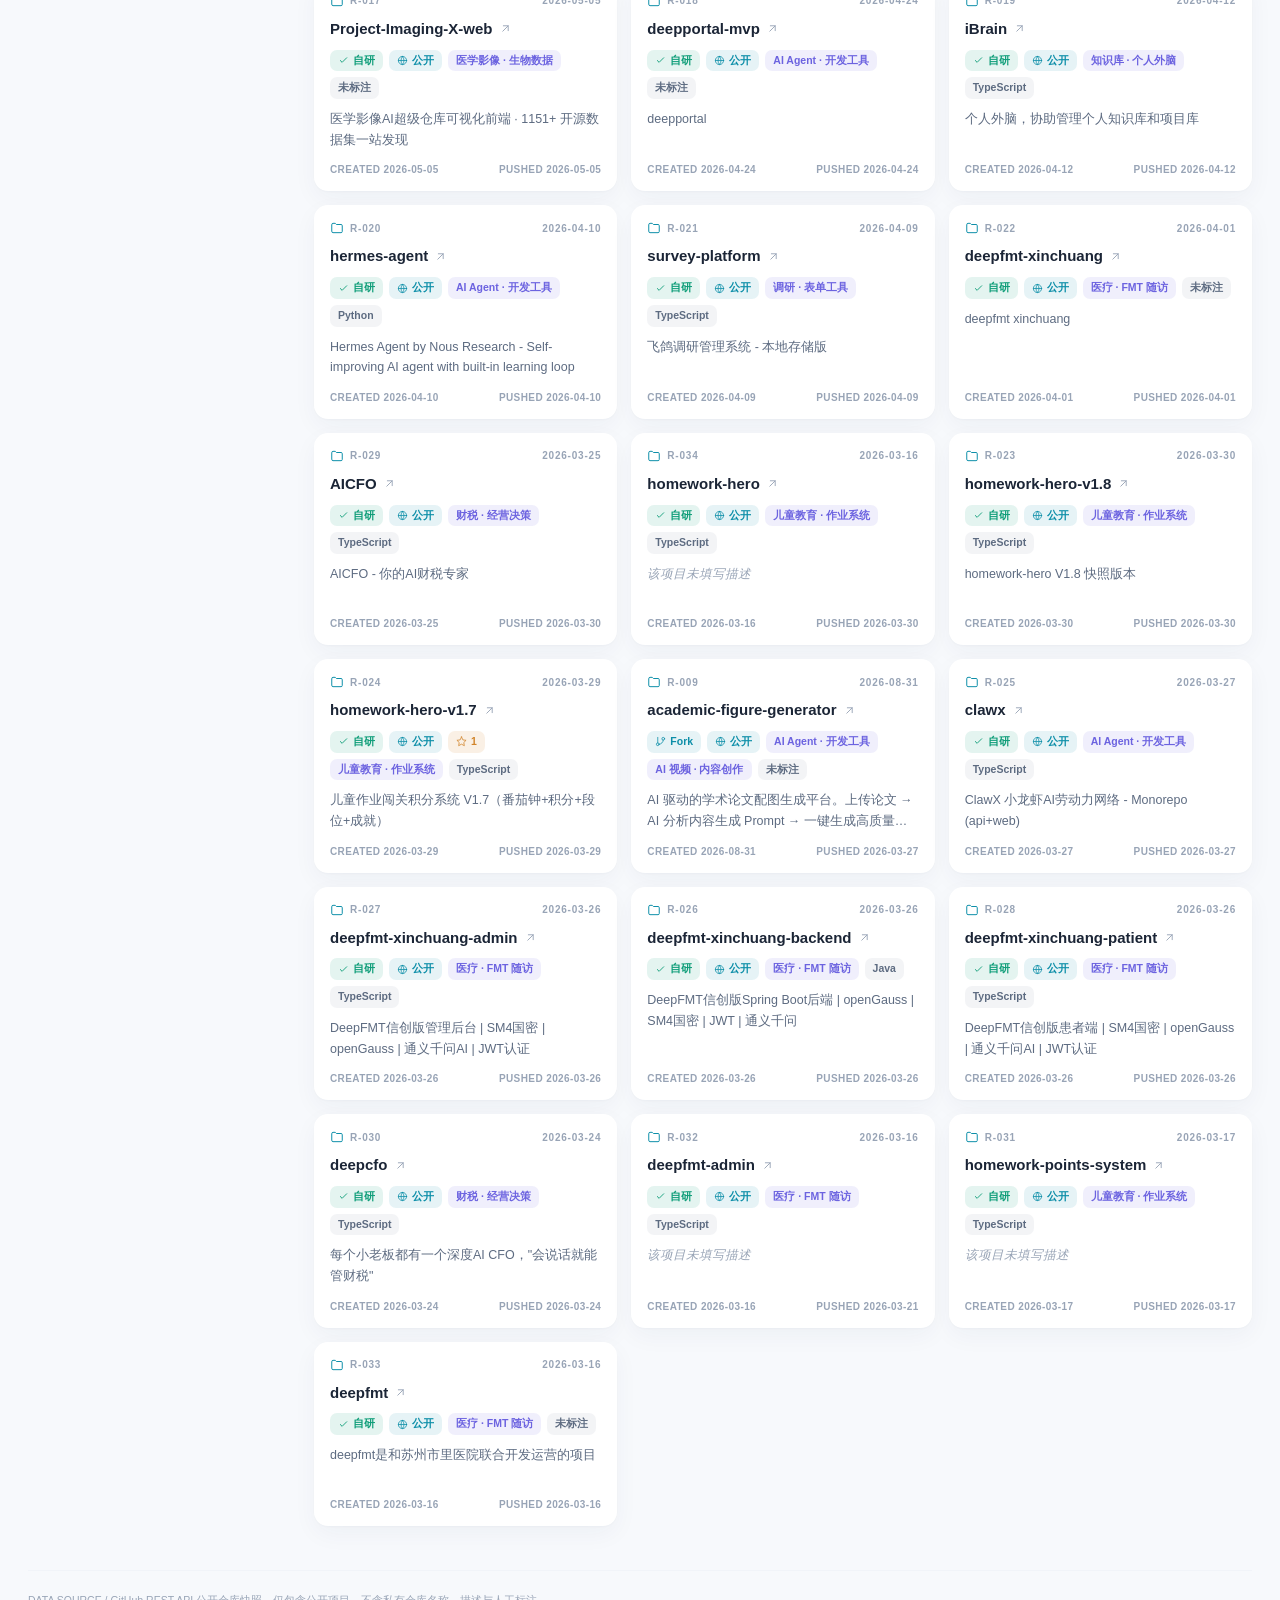
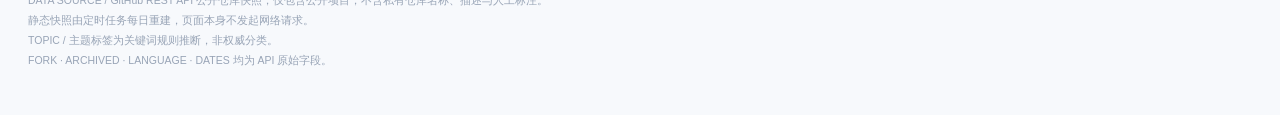
==== commit 10dc1fec: "chore: refresh public repository atlas (2026-11-20 09:18)" ====
--- a/project-map/index.html
+++ b/project-map/index.html
@@ -276,7 +276,7 @@
   <footer>DATA SOURCE / GitHub REST API 公开仓库快照，仅包含公开项目，不含私有仓库名称、描述与人工标注。<br>静态快照由定时任务每日重建，页面本身不发起网络请求。<br>TOPIC / 主题标签为关键词规则推断，非权威分类。<br>FORK · ARCHIVED · LANGUAGE · DATES 均为 API 原始字段。</footer>
 </div>
 <div class="peek" id="peek" aria-hidden="true"></div>
-<script id="repo-data" type="application/json">{"items": [{"name": "energyclaw", "full": "zmy1006-sudo/energyclaw", "url": "https://github.com/zmy1006-sudo/energyclaw", "desc": "", "private": false, "fork": false, "archived": false, "created": "2026-11-16", "pushed": "2026-11-16", "updated": "2026-11-16", "lang": "Python", "topics": ["未分类"], "stars": 0, "ghTopics": [], "idx": 0}, {"name": "zmy1006-sudo", "full": "zmy1006-sudo/zmy1006-sudo", "url": "https://github.com/zmy1006-sudo/zmy1006-sudo", "desc": "个人主页", "private": false, "fork": false, "archived": false, "created": "2026-11-07", "pushed": "2026-11-07", "updated": "2026-11-07", "lang": "未标注", "topics": ["项目索引 · 作品集站点"], "stars": 0, "ghTopics": [], "idx": 1}, {"name": "boss-agent", "full": "zmy1006-sudo/boss-agent", "url": "https://github.com/zmy1006-sudo/boss-agent", "desc": "BOSS Agent —— DeepSeek Harness 的决策中枢预设：你只提目标，它负责判断、选路、派人、验收、交付。", "private": false, "fork": false, "archived": false, "created": "2026-11-07", "pushed": "2026-11-07", "updated": "2026-11-07", "lang": "PowerShell", "topics": ["AI Agent · 开发工具"], "stars": 0, "ghTopics": ["agent-preset", "ai-agent", "deepseek", "deepseek-harness", "prompt-engineering"], "idx": 2}, {"name": "zmy1006-sudo.github.io", "full": "zmy1006-sudo/zmy1006-sudo.github.io", "url": "https://github.com/zmy1006-sudo/zmy1006-sudo.github.io", "desc": "项目分类索引：按领域/类型/自研-fork/时间勾选筛选", "private": false, "fork": false, "archived": false, "created": "2026-11-07", "pushed": "2026-11-18", "updated": "2026-11-12", "lang": "HTML", "topics": ["项目索引 · 作品集站点"], "stars": 0, "ghTopics": [], "idx": 3}, {"name": "awesome-dsh-plugin", "full": "zmy1006-sudo/awesome-dsh-plugin", "url": "https://github.com/zmy1006-sudo/awesome-dsh-plugin", "desc": "A curated list of plugins for DeepSeek Harness (dsh) · DeepSeek Harness 插件精选列表", "private": false, "fork": true, "archived": false, "created": "2026-11-03", "pushed": "2026-11-03", "updated": "2026-11-03", "lang": "JavaScript", "topics": ["AI Agent · 开发工具"], "stars": 0, "ghTopics": [], "idx": 4}, {"name": "dsh-project-atlas", "full": "zmy1006-sudo/dsh-project-atlas", "url": "https://github.com/zmy1006-sudo/dsh-project-atlas", "desc": "A colorful tag wall of recent projects in the DeepSeek Harness sidebar: numbered tags with type logos that unfold into date, summary, hours, cost and next steps on hover.", "private": false, "fork": false, "archived": false, "created": "2026-11-03", "pushed": "2026-11-03", "updated": "2026-11-03", "lang": "JavaScript", "topics": ["AI Agent · 开发工具"], "stars": 0, "ghTopics": ["deepseek-harness", "dsh", "dsh-plugin", "project-archive", "sidebar-panel"], "idx": 5}, {"name": "Toonflow-app", "full": "zmy1006-sudo/Toonflow-app", "url": "https://github.com/zmy1006-sudo/Toonflow-app", "desc": "短剧、漫剧制作工具 Toonflow：开源 AI 视频创作平台，集成剧本创作、智能分镜、角色与场景资产管理、图像生成和视频生成。融合无限画布、AI Agent 与可视化工作流，支持本地部署、自选模型、跨平台客户端、MCP 与插件扩展。Open-source AI short drama and motion comic creation tool with an infinite canvas, AI agents, storyboarding, image and video generation. Self-hosted and extensible, with a canvas-based approach similar to LibTV and TapNow.", "private": false, "fork": true, "archived": false, "created": "2026-10-19", "pushed": "2026-10-16", "updated": "2026-10-19", "lang": "未标注", "topics": ["AI Agent · 开发工具", "AI 视频 · 内容创作"], "stars": 0, "ghTopics": [], "idx": 6}, {"name": "OpenBioMed", "full": "zmy1006-sudo/OpenBioMed", "url": "https://github.com/zmy1006-sudo/OpenBioMed", "desc": "水木分子开源项目", "private": false, "fork": true, "archived": false, "created": "2026-09-03", "pushed": "2026-07-22", "updated": "2026-09-03", "lang": "未标注", "topics": ["医学影像 · 生物数据"], "stars": 0, "ghTopics": [], "idx": 7}, {"name": "academic-figure-generator", "full": "zmy1006-sudo/academic-figure-generator", "url": "https://github.com/zmy1006-sudo/academic-figure-generator", "desc": "AI 驱动的学术论文配图生成平台。上传论文 → AI 分析内容生成 Prompt → 一键生成高质量科研配图，还有配套的skill可在主流agent中使用", "private": false, "fork": true, "archived": false, "created": "2026-08-31", "pushed": "2026-03-27", "updated": "2026-08-31", "lang": "未标注", "topics": ["AI Agent · 开发工具", "AI 视频 · 内容创作"], "stars": 0, "ghTopics": [], "idx": 8}, {"name": "archify-zmy", "full": "zmy1006-sudo/archify-zmy", "url": "https://github.com/zmy1006-sudo/archify-zmy", "desc": "Agent skill for beautiful, verifiable architecture, workflow, sequence, data-flow, and lifecycle diagrams—self-contained HTML with motion and crisp export.", "private": false, "fork": true, "archived": false, "created": "2026-08-31", "pushed": "2026-08-31", "updated": "2026-08-31", "lang": "未标注", "topics": ["AI Agent · 开发工具", "图表 · 可视化工具"], "stars": 0, "ghTopics": [], "idx": 9}, {"name": "stock-trading-ui", "full": "zmy1006-sudo/stock-trading-ui", "url": "https://github.com/zmy1006-sudo/stock-trading-ui", "desc": "Red Wolf ?????????? - ?Agent AI????????? (PC+?????)", "private": false, "fork": false, "archived": false, "created": "2026-06-29", "pushed": "2026-06-29", "updated": "2026-06-29", "lang": "未标注", "topics": ["AI Agent · 开发工具", "金融 · 量化交易"], "stars": 0, "ghTopics": [], "idx": 10}, {"name": "hospital-fmt-followup", "full": "zmy1006-sudo/hospital-fmt-followup", "url": "https://github.com/zmy1006-sudo/hospital-fmt-followup", "desc": "医院肠菌移植随访系统 V1.2 - 医护端 + H5患者端", "private": false, "fork": false, "archived": false, "created": "2026-06-15", "pushed": "2026-06-15", "updated": "2026-06-16", "lang": "HTML", "topics": ["医疗 · FMT 随访"], "stars": 0, "ghTopics": [], "idx": 11}, {"name": "homework-hero-backend", "full": "zmy1006-sudo/homework-hero-backend", "url": "https://github.com/zmy1006-sudo/homework-hero-backend", "desc": "homework-hero 本地后端（MySQL + Express.js）", "private": false, "fork": false, "archived": false, "created": "2026-05-17", "pushed": "2026-05-17", "updated": "2026-05-17", "lang": "JavaScript", "topics": ["儿童教育 · 作业系统"], "stars": 0, "ghTopics": [], "idx": 12}, {"name": "yingzhitong", "full": "zmy1006-sudo/yingzhitong", "url": "https://github.com/zmy1006-sudo/yingzhitong", "desc": "营智通 NutriMind - CSPEN临床营养智能决策系统 v4.0 | 角色体系+闭环工作流+知识森林+DoubleAgent质量门", "private": false, "fork": false, "archived": false, "created": "2026-05-09", "pushed": "2026-05-10", "updated": "2026-05-10", "lang": "Python", "topics": ["临床营养 · 决策"], "stars": 0, "ghTopics": [], "idx": 13}, {"name": "nutrimind", "full": "zmy1006-sudo/nutrimind", "url": "https://github.com/zmy1006-sudo/nutrimind", "desc": "营智通NutriMind - CSPEN临床营养智能决策系统 | DoubleAgent质量门 | Deepseek AI", "private": false, "fork": false, "archived": false, "created": "2026-05-08", "pushed": "2026-05-08", "updated": "2026-05-08", "lang": "未标注", "topics": ["临床营养 · 决策"], "stars": 0, "ghTopics": [], "idx": 14}, {"name": "fmt-microbiota-journey", "full": "zmy1006-sudo/fmt-microbiota-journey", "url": "https://github.com/zmy1006-sudo/fmt-microbiota-journey", "desc": "FMT生命之旅 Microbiota Journey - 苏州市立医院沉浸式数字装置", "private": false, "fork": false, "archived": false, "created": "2026-05-08", "pushed": "2026-05-08", "updated": "2026-05-08", "lang": "TypeScript", "topics": ["医疗 · FMT 随访"], "stars": 0, "ghTopics": [], "idx": 15}, {"name": "Project-Imaging-X-web", "full": "zmy1006-sudo/Project-Imaging-X-web", "url": "https://github.com/zmy1006-sudo/Project-Imaging-X-web", "desc": "医学影像AI超级仓库可视化前端 · 1151+ 开源数据集一站发现", "private": false, "fork": false, "archived": false, "created": "2026-05-05", "pushed": "2026-05-05", "updated": "2026-05-05", "lang": "未标注", "topics": ["医学影像 · 生物数据"], "stars": 0, "ghTopics": [], "idx": 16}, {"name": "deepportal-mvp", "full": "zmy1006-sudo/deepportal-mvp", "url": "https://github.com/zmy1006-sudo/deepportal-mvp", "desc": "deepportal", "private": false, "fork": false, "archived": false, "created": "2026-04-24", "pushed": "2026-04-24", "updated": "2026-04-24", "lang": "未标注", "topics": ["AI Agent · 开发工具"], "stars": 0, "ghTopics": [], "idx": 17}, {"name": "iBrain", "full": "zmy1006-sudo/iBrain", "url": "https://github.com/zmy1006-sudo/iBrain", "desc": "个人外脑，协助管理个人知识库和项目库", "private": false, "fork": false, "archived": false, "created": "2026-04-12", "pushed": "2026-04-12", "updated": "2026-04-12", "lang": "TypeScript", "topics": ["知识库 · 个人外脑"], "stars": 0, "ghTopics": [], "idx": 18}, {"name": "hermes-agent", "full": "zmy1006-sudo/hermes-agent", "url": "https://github.com/zmy1006-sudo/hermes-agent", "desc": "Hermes Agent by Nous Research - Self-improving AI agent with built-in learning loop", "private": false, "fork": false, "archived": false, "created": "2026-04-10", "pushed": "2026-04-10", "updated": "2026-04-10", "lang": "Python", "topics": ["AI Agent · 开发工具"], "stars": 0, "ghTopics": [], "idx": 19}, {"name": "survey-platform", "full": "zmy1006-sudo/survey-platform", "url": "https://github.com/zmy1006-sudo/survey-platform", "desc": "飞鸽调研管理系统 - 本地存储版", "private": false, "fork": false, "archived": false, "created": "2026-04-09", "pushed": "2026-04-09", "updated": "2026-04-09", "lang": "TypeScript", "topics": ["调研 · 表单工具"], "stars": 0, "ghTopics": [], "idx": 20}, {"name": "deepfmt-xinchuang", "full": "zmy1006-sudo/deepfmt-xinchuang", "url": "https://github.com/zmy1006-sudo/deepfmt-xinchuang", "desc": "deepfmt xinchuang ", "private": false, "fork": false, "archived": false, "created": "2026-04-01", "pushed": "2026-04-01", "updated": "2026-04-01", "lang": "未标注", "topics": ["医疗 · FMT 随访"], "stars": 0, "ghTopics": [], "idx": 21}, {"name": "homework-hero-v1.8", "full": "zmy1006-sudo/homework-hero-v1.8", "url": "https://github.com/zmy1006-sudo/homework-hero-v1.8", "desc": "homework-hero V1.8 快照版本", "private": false, "fork": false, "archived": false, "created": "2026-03-30", "pushed": "2026-03-30", "updated": "2026-03-30", "lang": "TypeScript", "topics": ["儿童教育 · 作业系统"], "stars": 0, "ghTopics": [], "idx": 22}, {"name": "homework-hero-v1.7", "full": "zmy1006-sudo/homework-hero-v1.7", "url": "https://github.com/zmy1006-sudo/homework-hero-v1.7", "desc": "儿童作业闯关积分系统 V1.7（番茄钟+积分+段位+成就）", "private": false, "fork": false, "archived": false, "created": "2026-03-29", "pushed": "2026-03-29", "updated": "2026-05-20", "lang": "TypeScript", "topics": ["儿童教育 · 作业系统"], "stars": 1, "ghTopics": [], "idx": 23}, {"name": "clawx", "full": "zmy1006-sudo/clawx", "url": "https://github.com/zmy1006-sudo/clawx", "desc": "ClawX 小龙虾AI劳动力网络 - Monorepo (api+web)", "private": false, "fork": false, "archived": false, "created": "2026-03-27", "pushed": "2026-03-27", "updated": "2026-03-27", "lang": "TypeScript", "topics": ["AI Agent · 开发工具"], "stars": 0, "ghTopics": [], "idx": 24}, {"name": "deepfmt-xinchuang-backend", "full": "zmy1006-sudo/deepfmt-xinchuang-backend", "url": "https://github.com/zmy1006-sudo/deepfmt-xinchuang-backend", "desc": "DeepFMT信创版Spring Boot后端 | openGauss | SM4国密 | JWT | 通义千问", "private": false, "fork": false, "archived": false, "created": "2026-03-26", "pushed": "2026-03-26", "updated": "2026-03-26", "lang": "Java", "topics": ["医疗 · FMT 随访"], "stars": 0, "ghTopics": [], "idx": 25}, {"name": "deepfmt-xinchuang-admin", "full": "zmy1006-sudo/deepfmt-xinchuang-admin", "url": "https://github.com/zmy1006-sudo/deepfmt-xinchuang-admin", "desc": "DeepFMT信创版管理后台 | SM4国密 | openGauss | 通义千问AI | JWT认证", "private": false, "fork": false, "archived": false, "created": "2026-03-26", "pushed": "2026-03-26", "updated": "2026-03-26", "lang": "TypeScript", "topics": ["医疗 · FMT 随访"], "stars": 0, "ghTopics": [], "idx": 26}, {"name": "deepfmt-xinchuang-patient", "full": "zmy1006-sudo/deepfmt-xinchuang-patient", "url": "https://github.com/zmy1006-sudo/deepfmt-xinchuang-patient", "desc": "DeepFMT信创版患者端 | SM4国密 | openGauss | 通义千问AI | JWT认证", "private": false, "fork": false, "archived": false, "created": "2026-03-26", "pushed": "2026-03-26", "updated": "2026-03-27", "lang": "TypeScript", "topics": ["医疗 · FMT 随访"], "stars": 0, "ghTopics": [], "idx": 27}, {"name": "AICFO", "full": "zmy1006-sudo/AICFO", "url": "https://github.com/zmy1006-sudo/AICFO", "desc": "AICFO - 你的AI财税专家", "private": false, "fork": false, "archived": false, "created": "2026-03-25", "pushed": "2026-03-30", "updated": "2026-03-30", "lang": "TypeScript", "topics": ["财税 · 经营决策"], "stars": 0, "ghTopics": [], "idx": 28}, {"name": "deepcfo", "full": "zmy1006-sudo/deepcfo", "url": "https://github.com/zmy1006-sudo/deepcfo", "desc": "每个小老板都有一个深度AI CFO，\"会说话就能管财税\"", "private": false, "fork": false, "archived": false, "created": "2026-03-24", "pushed": "2026-03-24", "updated": "2026-03-24", "lang": "TypeScript", "topics": ["财税 · 经营决策"], "stars": 0, "ghTopics": [], "idx": 29}, {"name": "homework-points-system", "full": "zmy1006-sudo/homework-points-system", "url": "https://github.com/zmy1006-sudo/homework-points-system", "desc": "", "private": false, "fork": false, "archived": false, "created": "2026-03-17", "pushed": "2026-03-17", "updated": "2026-03-17", "lang": "TypeScript", "topics": ["儿童教育 · 作业系统"], "stars": 0, "ghTopics": [], "idx": 30}, {"name": "deepfmt-admin", "full": "zmy1006-sudo/deepfmt-admin", "url": "https://github.com/zmy1006-sudo/deepfmt-admin", "desc": "", "private": false, "fork": false, "archived": false, "created": "2026-03-16", "pushed": "2026-03-21", "updated": "2026-03-21", "lang": "TypeScript", "topics": ["医疗 · FMT 随访"], "stars": 0, "ghTopics": [], "idx": 31}, {"name": "deepfmt", "full": "zmy1006-sudo/deepfmt", "url": "https://github.com/zmy1006-sudo/deepfmt", "desc": "deepfmt是和苏州市里医院联合开发运营的项目", "private": false, "fork": false, "archived": false, "created": "2026-03-16", "pushed": "2026-03-16", "updated": "2026-03-16", "lang": "未标注", "topics": ["医疗 · FMT 随访"], "stars": 0, "ghTopics": [], "idx": 32}, {"name": "homework-hero", "full": "zmy1006-sudo/homework-hero", "url": "https://github.com/zmy1006-sudo/homework-hero", "desc": "", "private": false, "fork": false, "archived": false, "created": "2026-03-16", "pushed": "2026-03-30", "updated": "2026-03-30", "lang": "TypeScript", "topics": ["儿童教育 · 作业系统"], "stars": 0, "ghTopics": [], "idx": 33}], "mode": "public", "generated": "2026-11-19 09:24"}</script>
+<script id="repo-data" type="application/json">{"items": [{"name": "energyclaw", "full": "zmy1006-sudo/energyclaw", "url": "https://github.com/zmy1006-sudo/energyclaw", "desc": "", "private": false, "fork": false, "archived": false, "created": "2026-11-16", "pushed": "2026-11-16", "updated": "2026-11-16", "lang": "Python", "topics": ["未分类"], "stars": 0, "ghTopics": [], "idx": 0}, {"name": "zmy1006-sudo", "full": "zmy1006-sudo/zmy1006-sudo", "url": "https://github.com/zmy1006-sudo/zmy1006-sudo", "desc": "个人主页", "private": false, "fork": false, "archived": false, "created": "2026-11-07", "pushed": "2026-11-07", "updated": "2026-11-07", "lang": "未标注", "topics": ["项目索引 · 作品集站点"], "stars": 0, "ghTopics": [], "idx": 1}, {"name": "boss-agent", "full": "zmy1006-sudo/boss-agent", "url": "https://github.com/zmy1006-sudo/boss-agent", "desc": "BOSS Agent —— DeepSeek Harness 的决策中枢预设：你只提目标，它负责判断、选路、派人、验收、交付。", "private": false, "fork": false, "archived": false, "created": "2026-11-07", "pushed": "2026-11-07", "updated": "2026-11-07", "lang": "PowerShell", "topics": ["AI Agent · 开发工具"], "stars": 0, "ghTopics": ["agent-preset", "ai-agent", "deepseek", "deepseek-harness", "prompt-engineering"], "idx": 2}, {"name": "zmy1006-sudo.github.io", "full": "zmy1006-sudo/zmy1006-sudo.github.io", "url": "https://github.com/zmy1006-sudo/zmy1006-sudo.github.io", "desc": "项目分类索引：按领域/类型/自研-fork/时间勾选筛选", "private": false, "fork": false, "archived": false, "created": "2026-11-07", "pushed": "2026-11-19", "updated": "2026-11-12", "lang": "HTML", "topics": ["项目索引 · 作品集站点"], "stars": 0, "ghTopics": [], "idx": 3}, {"name": "awesome-dsh-plugin", "full": "zmy1006-sudo/awesome-dsh-plugin", "url": "https://github.com/zmy1006-sudo/awesome-dsh-plugin", "desc": "A curated list of plugins for DeepSeek Harness (dsh) · DeepSeek Harness 插件精选列表", "private": false, "fork": true, "archived": false, "created": "2026-11-03", "pushed": "2026-11-03", "updated": "2026-11-03", "lang": "JavaScript", "topics": ["AI Agent · 开发工具"], "stars": 0, "ghTopics": [], "idx": 4}, {"name": "dsh-project-atlas", "full": "zmy1006-sudo/dsh-project-atlas", "url": "https://github.com/zmy1006-sudo/dsh-project-atlas", "desc": "A colorful tag wall of recent projects in the DeepSeek Harness sidebar: numbered tags with type logos that unfold into date, summary, hours, cost and next steps on hover.", "private": false, "fork": false, "archived": false, "created": "2026-11-03", "pushed": "2026-11-03", "updated": "2026-11-03", "lang": "JavaScript", "topics": ["AI Agent · 开发工具"], "stars": 0, "ghTopics": ["deepseek-harness", "dsh", "dsh-plugin", "project-archive", "sidebar-panel"], "idx": 5}, {"name": "Toonflow-app", "full": "zmy1006-sudo/Toonflow-app", "url": "https://github.com/zmy1006-sudo/Toonflow-app", "desc": "短剧、漫剧制作工具 Toonflow：开源 AI 视频创作平台，集成剧本创作、智能分镜、角色与场景资产管理、图像生成和视频生成。融合无限画布、AI Agent 与可视化工作流，支持本地部署、自选模型、跨平台客户端、MCP 与插件扩展。Open-source AI short drama and motion comic creation tool with an infinite canvas, AI agents, storyboarding, image and video generation. Self-hosted and extensible, with a canvas-based approach similar to LibTV and TapNow.", "private": false, "fork": true, "archived": false, "created": "2026-10-19", "pushed": "2026-10-16", "updated": "2026-10-19", "lang": "未标注", "topics": ["AI Agent · 开发工具", "AI 视频 · 内容创作"], "stars": 0, "ghTopics": [], "idx": 6}, {"name": "OpenBioMed", "full": "zmy1006-sudo/OpenBioMed", "url": "https://github.com/zmy1006-sudo/OpenBioMed", "desc": "水木分子开源项目", "private": false, "fork": true, "archived": false, "created": "2026-09-03", "pushed": "2026-07-22", "updated": "2026-09-03", "lang": "未标注", "topics": ["医学影像 · 生物数据"], "stars": 0, "ghTopics": [], "idx": 7}, {"name": "academic-figure-generator", "full": "zmy1006-sudo/academic-figure-generator", "url": "https://github.com/zmy1006-sudo/academic-figure-generator", "desc": "AI 驱动的学术论文配图生成平台。上传论文 → AI 分析内容生成 Prompt → 一键生成高质量科研配图，还有配套的skill可在主流agent中使用", "private": false, "fork": true, "archived": false, "created": "2026-08-31", "pushed": "2026-03-27", "updated": "2026-08-31", "lang": "未标注", "topics": ["AI Agent · 开发工具", "AI 视频 · 内容创作"], "stars": 0, "ghTopics": [], "idx": 8}, {"name": "archify-zmy", "full": "zmy1006-sudo/archify-zmy", "url": "https://github.com/zmy1006-sudo/archify-zmy", "desc": "Agent skill for beautiful, verifiable architecture, workflow, sequence, data-flow, and lifecycle diagrams—self-contained HTML with motion and crisp export.", "private": false, "fork": true, "archived": false, "created": "2026-08-31", "pushed": "2026-08-31", "updated": "2026-08-31", "lang": "未标注", "topics": ["AI Agent · 开发工具", "图表 · 可视化工具"], "stars": 0, "ghTopics": [], "idx": 9}, {"name": "stock-trading-ui", "full": "zmy1006-sudo/stock-trading-ui", "url": "https://github.com/zmy1006-sudo/stock-trading-ui", "desc": "Red Wolf ?????????? - ?Agent AI????????? (PC+?????)", "private": false, "fork": false, "archived": false, "created": "2026-06-29", "pushed": "2026-06-29", "updated": "2026-06-29", "lang": "未标注", "topics": ["AI Agent · 开发工具", "金融 · 量化交易"], "stars": 0, "ghTopics": [], "idx": 10}, {"name": "hospital-fmt-followup", "full": "zmy1006-sudo/hospital-fmt-followup", "url": "https://github.com/zmy1006-sudo/hospital-fmt-followup", "desc": "医院肠菌移植随访系统 V1.2 - 医护端 + H5患者端", "private": false, "fork": false, "archived": false, "created": "2026-06-15", "pushed": "2026-06-15", "updated": "2026-06-16", "lang": "HTML", "topics": ["医疗 · FMT 随访"], "stars": 0, "ghTopics": [], "idx": 11}, {"name": "homework-hero-backend", "full": "zmy1006-sudo/homework-hero-backend", "url": "https://github.com/zmy1006-sudo/homework-hero-backend", "desc": "homework-hero 本地后端（MySQL + Express.js）", "private": false, "fork": false, "archived": false, "created": "2026-05-17", "pushed": "2026-05-17", "updated": "2026-05-17", "lang": "JavaScript", "topics": ["儿童教育 · 作业系统"], "stars": 0, "ghTopics": [], "idx": 12}, {"name": "yingzhitong", "full": "zmy1006-sudo/yingzhitong", "url": "https://github.com/zmy1006-sudo/yingzhitong", "desc": "营智通 NutriMind - CSPEN临床营养智能决策系统 v4.0 | 角色体系+闭环工作流+知识森林+DoubleAgent质量门", "private": false, "fork": false, "archived": false, "created": "2026-05-09", "pushed": "2026-05-10", "updated": "2026-05-10", "lang": "Python", "topics": ["临床营养 · 决策"], "stars": 0, "ghTopics": [], "idx": 13}, {"name": "nutrimind", "full": "zmy1006-sudo/nutrimind", "url": "https://github.com/zmy1006-sudo/nutrimind", "desc": "营智通NutriMind - CSPEN临床营养智能决策系统 | DoubleAgent质量门 | Deepseek AI", "private": false, "fork": false, "archived": false, "created": "2026-05-08", "pushed": "2026-05-08", "updated": "2026-05-08", "lang": "未标注", "topics": ["临床营养 · 决策"], "stars": 0, "ghTopics": [], "idx": 14}, {"name": "fmt-microbiota-journey", "full": "zmy1006-sudo/fmt-microbiota-journey", "url": "https://github.com/zmy1006-sudo/fmt-microbiota-journey", "desc": "FMT生命之旅 Microbiota Journey - 苏州市立医院沉浸式数字装置", "private": false, "fork": false, "archived": false, "created": "2026-05-08", "pushed": "2026-05-08", "updated": "2026-05-08", "lang": "TypeScript", "topics": ["医疗 · FMT 随访"], "stars": 0, "ghTopics": [], "idx": 15}, {"name": "Project-Imaging-X-web", "full": "zmy1006-sudo/Project-Imaging-X-web", "url": "https://github.com/zmy1006-sudo/Project-Imaging-X-web", "desc": "医学影像AI超级仓库可视化前端 · 1151+ 开源数据集一站发现", "private": false, "fork": false, "archived": false, "created": "2026-05-05", "pushed": "2026-05-05", "updated": "2026-05-05", "lang": "未标注", "topics": ["医学影像 · 生物数据"], "stars": 0, "ghTopics": [], "idx": 16}, {"name": "deepportal-mvp", "full": "zmy1006-sudo/deepportal-mvp", "url": "https://github.com/zmy1006-sudo/deepportal-mvp", "desc": "deepportal", "private": false, "fork": false, "archived": false, "created": "2026-04-24", "pushed": "2026-04-24", "updated": "2026-04-24", "lang": "未标注", "topics": ["AI Agent · 开发工具"], "stars": 0, "ghTopics": [], "idx": 17}, {"name": "iBrain", "full": "zmy1006-sudo/iBrain", "url": "https://github.com/zmy1006-sudo/iBrain", "desc": "个人外脑，协助管理个人知识库和项目库", "private": false, "fork": false, "archived": false, "created": "2026-04-12", "pushed": "2026-04-12", "updated": "2026-04-12", "lang": "TypeScript", "topics": ["知识库 · 个人外脑"], "stars": 0, "ghTopics": [], "idx": 18}, {"name": "hermes-agent", "full": "zmy1006-sudo/hermes-agent", "url": "https://github.com/zmy1006-sudo/hermes-agent", "desc": "Hermes Agent by Nous Research - Self-improving AI agent with built-in learning loop", "private": false, "fork": false, "archived": false, "created": "2026-04-10", "pushed": "2026-04-10", "updated": "2026-04-10", "lang": "Python", "topics": ["AI Agent · 开发工具"], "stars": 0, "ghTopics": [], "idx": 19}, {"name": "survey-platform", "full": "zmy1006-sudo/survey-platform", "url": "https://github.com/zmy1006-sudo/survey-platform", "desc": "飞鸽调研管理系统 - 本地存储版", "private": false, "fork": false, "archived": false, "created": "2026-04-09", "pushed": "2026-04-09", "updated": "2026-04-09", "lang": "TypeScript", "topics": ["调研 · 表单工具"], "stars": 0, "ghTopics": [], "idx": 20}, {"name": "deepfmt-xinchuang", "full": "zmy1006-sudo/deepfmt-xinchuang", "url": "https://github.com/zmy1006-sudo/deepfmt-xinchuang", "desc": "deepfmt xinchuang ", "private": false, "fork": false, "archived": false, "created": "2026-04-01", "pushed": "2026-04-01", "updated": "2026-04-01", "lang": "未标注", "topics": ["医疗 · FMT 随访"], "stars": 0, "ghTopics": [], "idx": 21}, {"name": "homework-hero-v1.8", "full": "zmy1006-sudo/homework-hero-v1.8", "url": "https://github.com/zmy1006-sudo/homework-hero-v1.8", "desc": "homework-hero V1.8 快照版本", "private": false, "fork": false, "archived": false, "created": "2026-03-30", "pushed": "2026-03-30", "updated": "2026-03-30", "lang": "TypeScript", "topics": ["儿童教育 · 作业系统"], "stars": 0, "ghTopics": [], "idx": 22}, {"name": "homework-hero-v1.7", "full": "zmy1006-sudo/homework-hero-v1.7", "url": "https://github.com/zmy1006-sudo/homework-hero-v1.7", "desc": "儿童作业闯关积分系统 V1.7（番茄钟+积分+段位+成就）", "private": false, "fork": false, "archived": false, "created": "2026-03-29", "pushed": "2026-03-29", "updated": "2026-05-20", "lang": "TypeScript", "topics": ["儿童教育 · 作业系统"], "stars": 1, "ghTopics": [], "idx": 23}, {"name": "clawx", "full": "zmy1006-sudo/clawx", "url": "https://github.com/zmy1006-sudo/clawx", "desc": "ClawX 小龙虾AI劳动力网络 - Monorepo (api+web)", "private": false, "fork": false, "archived": false, "created": "2026-03-27", "pushed": "2026-03-27", "updated": "2026-03-27", "lang": "TypeScript", "topics": ["AI Agent · 开发工具"], "stars": 0, "ghTopics": [], "idx": 24}, {"name": "deepfmt-xinchuang-backend", "full": "zmy1006-sudo/deepfmt-xinchuang-backend", "url": "https://github.com/zmy1006-sudo/deepfmt-xinchuang-backend", "desc": "DeepFMT信创版Spring Boot后端 | openGauss | SM4国密 | JWT | 通义千问", "private": false, "fork": false, "archived": false, "created": "2026-03-26", "pushed": "2026-03-26", "updated": "2026-03-26", "lang": "Java", "topics": ["医疗 · FMT 随访"], "stars": 0, "ghTopics": [], "idx": 25}, {"name": "deepfmt-xinchuang-admin", "full": "zmy1006-sudo/deepfmt-xinchuang-admin", "url": "https://github.com/zmy1006-sudo/deepfmt-xinchuang-admin", "desc": "DeepFMT信创版管理后台 | SM4国密 | openGauss | 通义千问AI | JWT认证", "private": false, "fork": false, "archived": false, "created": "2026-03-26", "pushed": "2026-03-26", "updated": "2026-03-26", "lang": "TypeScript", "topics": ["医疗 · FMT 随访"], "stars": 0, "ghTopics": [], "idx": 26}, {"name": "deepfmt-xinchuang-patient", "full": "zmy1006-sudo/deepfmt-xinchuang-patient", "url": "https://github.com/zmy1006-sudo/deepfmt-xinchuang-patient", "desc": "DeepFMT信创版患者端 | SM4国密 | openGauss | 通义千问AI | JWT认证", "private": false, "fork": false, "archived": false, "created": "2026-03-26", "pushed": "2026-03-26", "updated": "2026-03-27", "lang": "TypeScript", "topics": ["医疗 · FMT 随访"], "stars": 0, "ghTopics": [], "idx": 27}, {"name": "AICFO", "full": "zmy1006-sudo/AICFO", "url": "https://github.com/zmy1006-sudo/AICFO", "desc": "AICFO - 你的AI财税专家", "private": false, "fork": false, "archived": false, "created": "2026-03-25", "pushed": "2026-03-30", "updated": "2026-03-30", "lang": "TypeScript", "topics": ["财税 · 经营决策"], "stars": 0, "ghTopics": [], "idx": 28}, {"name": "deepcfo", "full": "zmy1006-sudo/deepcfo", "url": "https://github.com/zmy1006-sudo/deepcfo", "desc": "每个小老板都有一个深度AI CFO，\"会说话就能管财税\"", "private": false, "fork": false, "archived": false, "created": "2026-03-24", "pushed": "2026-03-24", "updated": "2026-03-24", "lang": "TypeScript", "topics": ["财税 · 经营决策"], "stars": 0, "ghTopics": [], "idx": 29}, {"name": "homework-points-system", "full": "zmy1006-sudo/homework-points-system", "url": "https://github.com/zmy1006-sudo/homework-points-system", "desc": "", "private": false, "fork": false, "archived": false, "created": "2026-03-17", "pushed": "2026-03-17", "updated": "2026-03-17", "lang": "TypeScript", "topics": ["儿童教育 · 作业系统"], "stars": 0, "ghTopics": [], "idx": 30}, {"name": "deepfmt-admin", "full": "zmy1006-sudo/deepfmt-admin", "url": "https://github.com/zmy1006-sudo/deepfmt-admin", "desc": "", "private": false, "fork": false, "archived": false, "created": "2026-03-16", "pushed": "2026-03-21", "updated": "2026-03-21", "lang": "TypeScript", "topics": ["医疗 · FMT 随访"], "stars": 0, "ghTopics": [], "idx": 31}, {"name": "deepfmt", "full": "zmy1006-sudo/deepfmt", "url": "https://github.com/zmy1006-sudo/deepfmt", "desc": "deepfmt是和苏州市里医院联合开发运营的项目", "private": false, "fork": false, "archived": false, "created": "2026-03-16", "pushed": "2026-03-16", "updated": "2026-03-16", "lang": "未标注", "topics": ["医疗 · FMT 随访"], "stars": 0, "ghTopics": [], "idx": 32}, {"name": "homework-hero", "full": "zmy1006-sudo/homework-hero", "url": "https://github.com/zmy1006-sudo/homework-hero", "desc": "", "private": false, "fork": false, "archived": false, "created": "2026-03-16", "pushed": "2026-03-30", "updated": "2026-03-30", "lang": "TypeScript", "topics": ["儿童教育 · 作业系统"], "stars": 0, "ghTopics": [], "idx": 33}], "mode": "public", "generated": "2026-11-20 09:18"}</script>
 <script>
 (function(){
   'use strict';
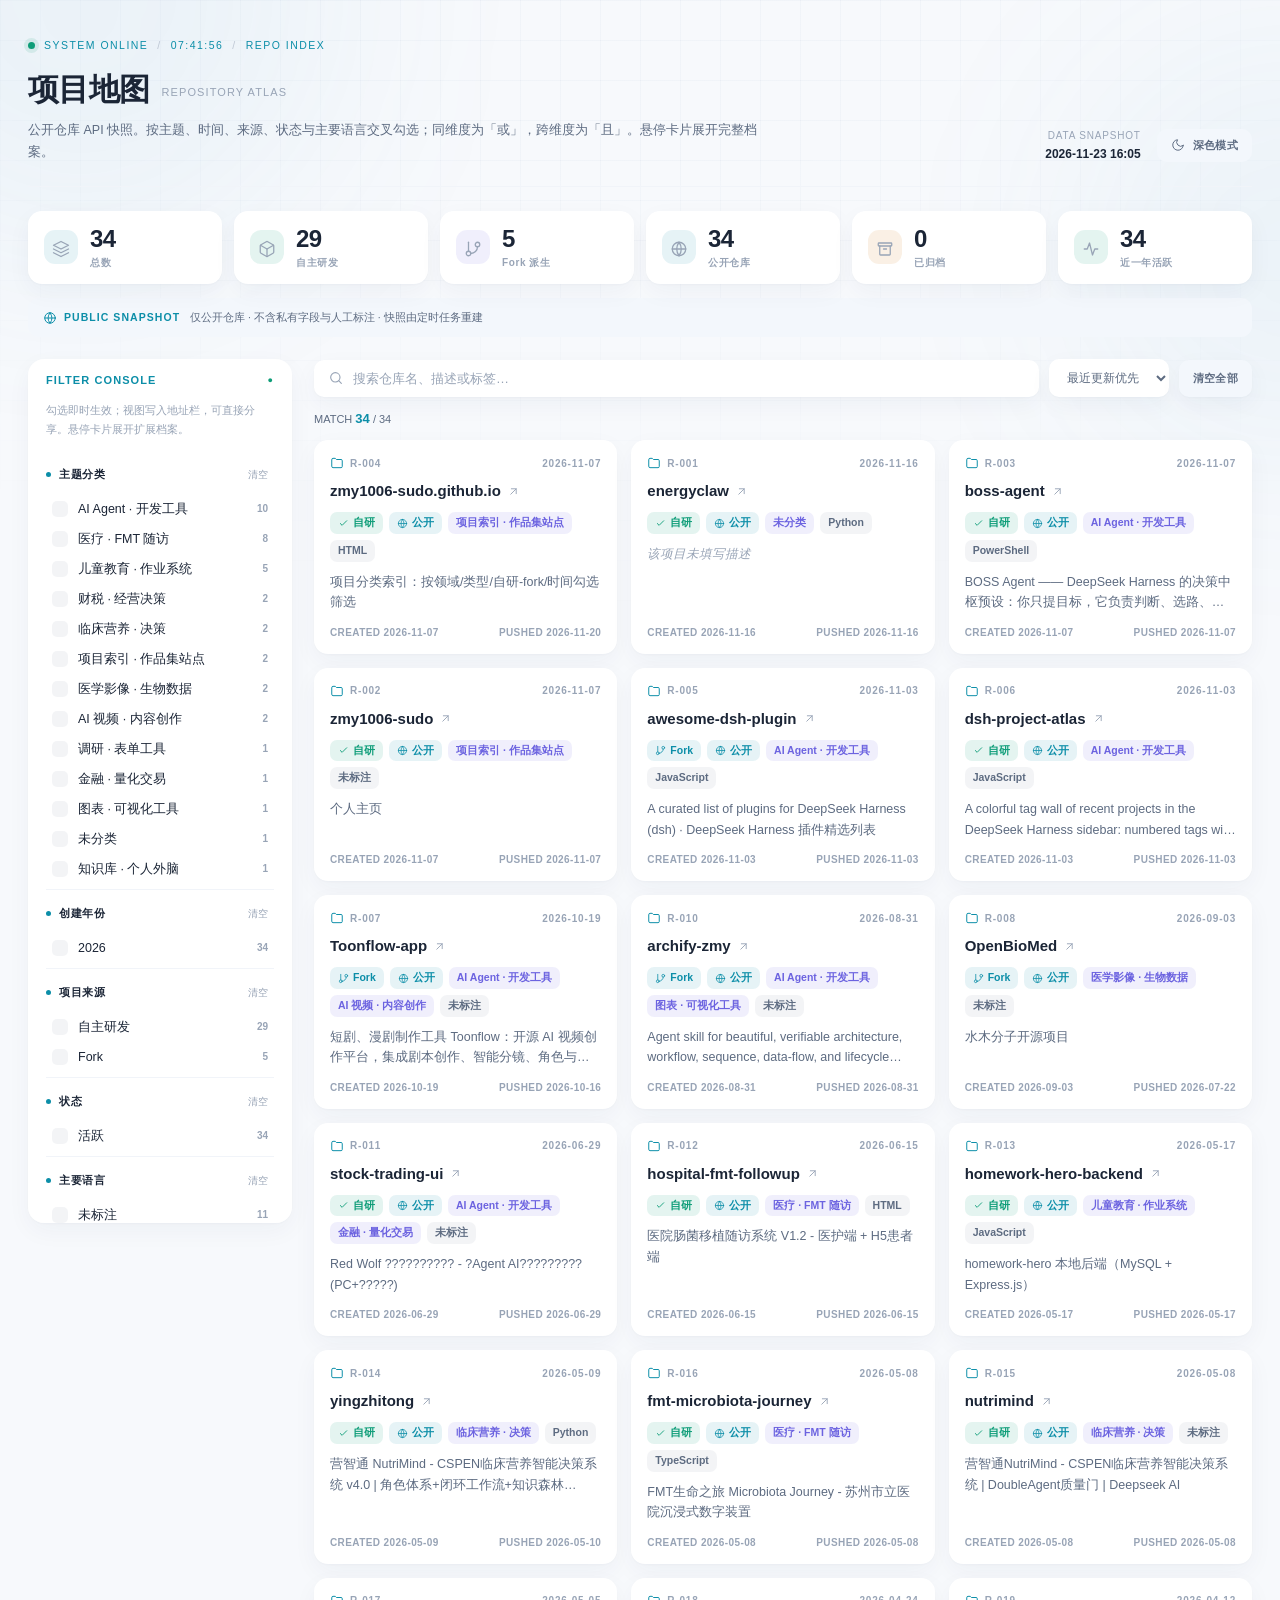
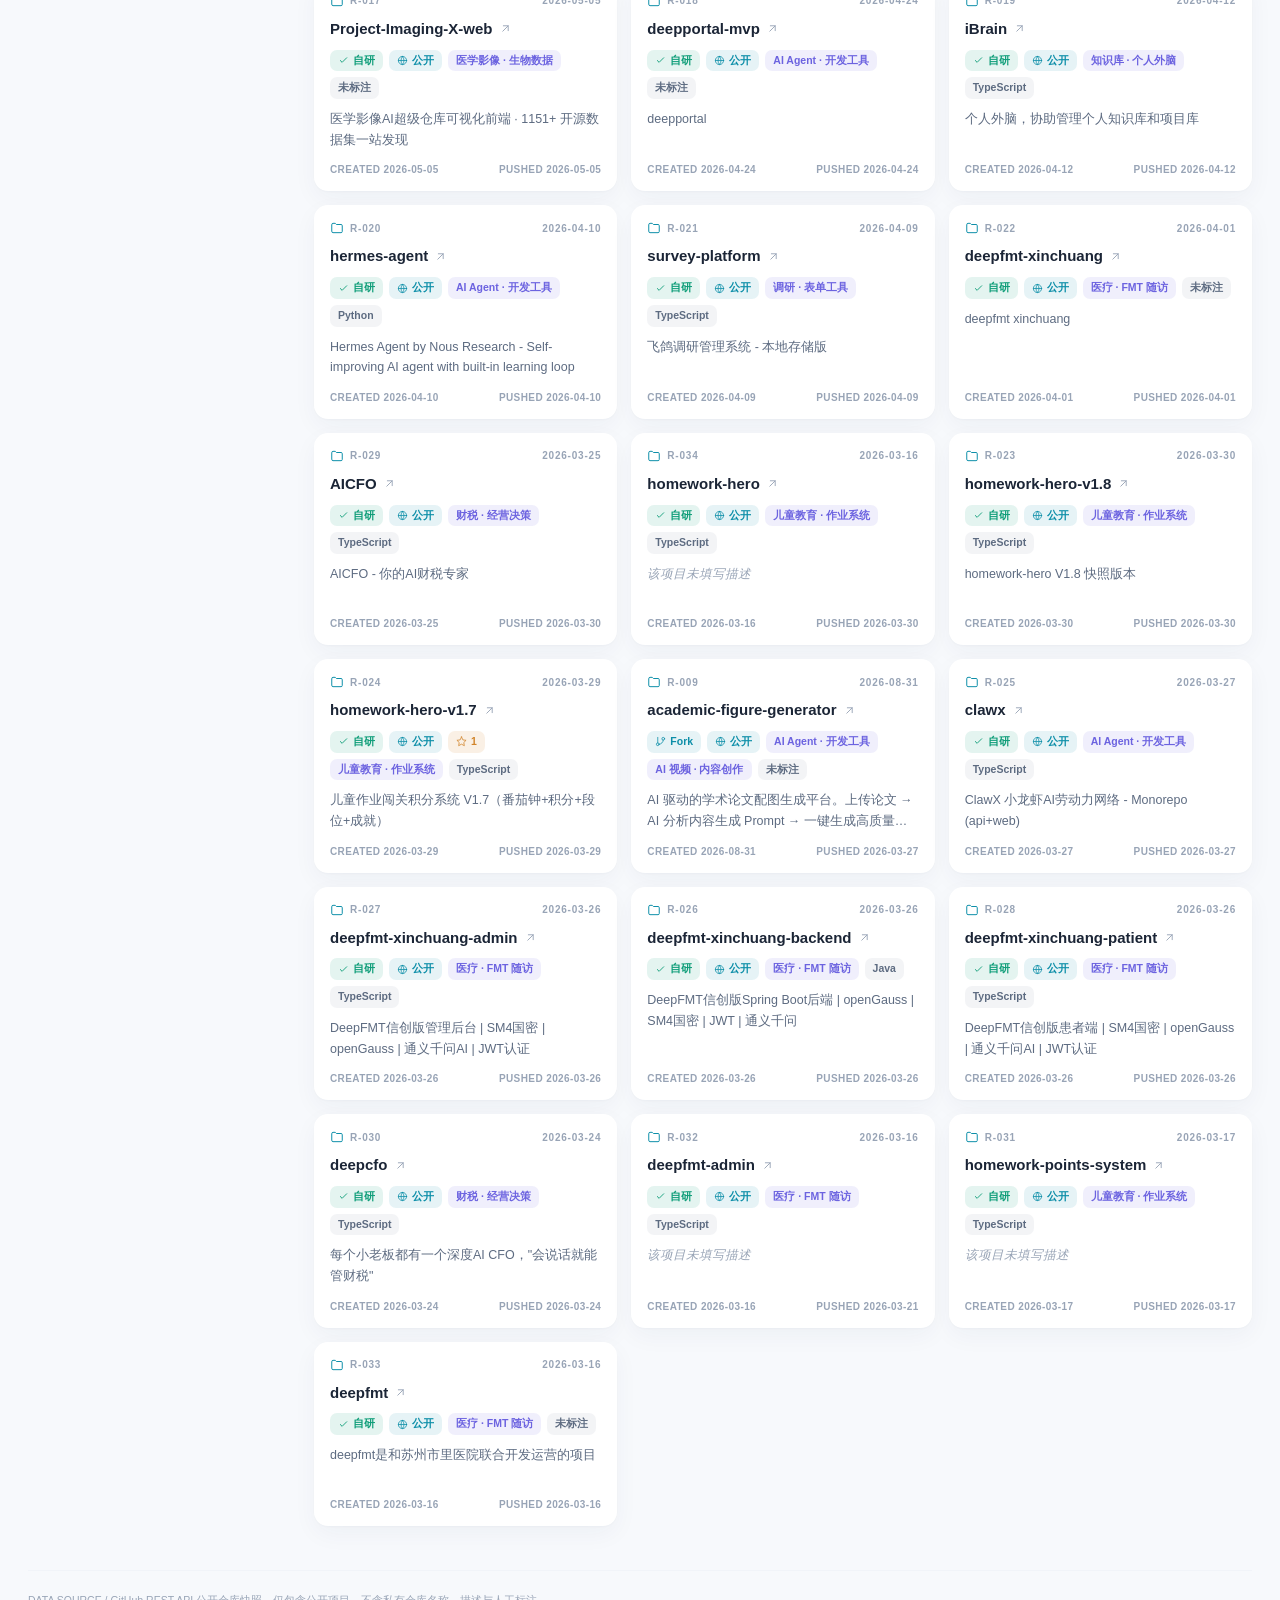
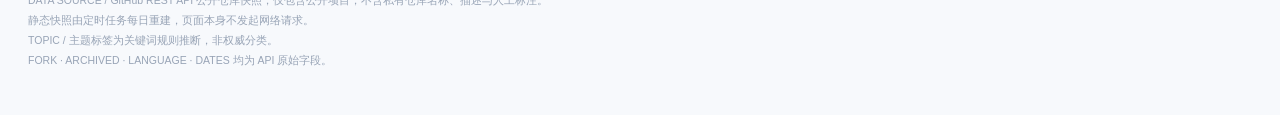
==== commit 9526f24b: "chore: refresh public repository atlas (2026-11-23 16:05)" ====
--- a/project-map/index.html
+++ b/project-map/index.html
@@ -276,7 +276,7 @@
   <footer>DATA SOURCE / GitHub REST API 公开仓库快照，仅包含公开项目，不含私有仓库名称、描述与人工标注。<br>静态快照由定时任务每日重建，页面本身不发起网络请求。<br>TOPIC / 主题标签为关键词规则推断，非权威分类。<br>FORK · ARCHIVED · LANGUAGE · DATES 均为 API 原始字段。</footer>
 </div>
 <div class="peek" id="peek" aria-hidden="true"></div>
-<script id="repo-data" type="application/json">{"items": [{"name": "energyclaw", "full": "zmy1006-sudo/energyclaw", "url": "https://github.com/zmy1006-sudo/energyclaw", "desc": "", "private": false, "fork": false, "archived": false, "created": "2026-11-16", "pushed": "2026-11-16", "updated": "2026-11-16", "lang": "Python", "topics": ["未分类"], "stars": 0, "ghTopics": [], "idx": 0}, {"name": "zmy1006-sudo", "full": "zmy1006-sudo/zmy1006-sudo", "url": "https://github.com/zmy1006-sudo/zmy1006-sudo", "desc": "个人主页", "private": false, "fork": false, "archived": false, "created": "2026-11-07", "pushed": "2026-11-07", "updated": "2026-11-07", "lang": "未标注", "topics": ["项目索引 · 作品集站点"], "stars": 0, "ghTopics": [], "idx": 1}, {"name": "boss-agent", "full": "zmy1006-sudo/boss-agent", "url": "https://github.com/zmy1006-sudo/boss-agent", "desc": "BOSS Agent —— DeepSeek Harness 的决策中枢预设：你只提目标，它负责判断、选路、派人、验收、交付。", "private": false, "fork": false, "archived": false, "created": "2026-11-07", "pushed": "2026-11-07", "updated": "2026-11-07", "lang": "PowerShell", "topics": ["AI Agent · 开发工具"], "stars": 0, "ghTopics": ["agent-preset", "ai-agent", "deepseek", "deepseek-harness", "prompt-engineering"], "idx": 2}, {"name": "zmy1006-sudo.github.io", "full": "zmy1006-sudo/zmy1006-sudo.github.io", "url": "https://github.com/zmy1006-sudo/zmy1006-sudo.github.io", "desc": "项目分类索引：按领域/类型/自研-fork/时间勾选筛选", "private": false, "fork": false, "archived": false, "created": "2026-11-07", "pushed": "2026-11-19", "updated": "2026-11-12", "lang": "HTML", "topics": ["项目索引 · 作品集站点"], "stars": 0, "ghTopics": [], "idx": 3}, {"name": "awesome-dsh-plugin", "full": "zmy1006-sudo/awesome-dsh-plugin", "url": "https://github.com/zmy1006-sudo/awesome-dsh-plugin", "desc": "A curated list of plugins for DeepSeek Harness (dsh) · DeepSeek Harness 插件精选列表", "private": false, "fork": true, "archived": false, "created": "2026-11-03", "pushed": "2026-11-03", "updated": "2026-11-03", "lang": "JavaScript", "topics": ["AI Agent · 开发工具"], "stars": 0, "ghTopics": [], "idx": 4}, {"name": "dsh-project-atlas", "full": "zmy1006-sudo/dsh-project-atlas", "url": "https://github.com/zmy1006-sudo/dsh-project-atlas", "desc": "A colorful tag wall of recent projects in the DeepSeek Harness sidebar: numbered tags with type logos that unfold into date, summary, hours, cost and next steps on hover.", "private": false, "fork": false, "archived": false, "created": "2026-11-03", "pushed": "2026-11-03", "updated": "2026-11-03", "lang": "JavaScript", "topics": ["AI Agent · 开发工具"], "stars": 0, "ghTopics": ["deepseek-harness", "dsh", "dsh-plugin", "project-archive", "sidebar-panel"], "idx": 5}, {"name": "Toonflow-app", "full": "zmy1006-sudo/Toonflow-app", "url": "https://github.com/zmy1006-sudo/Toonflow-app", "desc": "短剧、漫剧制作工具 Toonflow：开源 AI 视频创作平台，集成剧本创作、智能分镜、角色与场景资产管理、图像生成和视频生成。融合无限画布、AI Agent 与可视化工作流，支持本地部署、自选模型、跨平台客户端、MCP 与插件扩展。Open-source AI short drama and motion comic creation tool with an infinite canvas, AI agents, storyboarding, image and video generation. Self-hosted and extensible, with a canvas-based approach similar to LibTV and TapNow.", "private": false, "fork": true, "archived": false, "created": "2026-10-19", "pushed": "2026-10-16", "updated": "2026-10-19", "lang": "未标注", "topics": ["AI Agent · 开发工具", "AI 视频 · 内容创作"], "stars": 0, "ghTopics": [], "idx": 6}, {"name": "OpenBioMed", "full": "zmy1006-sudo/OpenBioMed", "url": "https://github.com/zmy1006-sudo/OpenBioMed", "desc": "水木分子开源项目", "private": false, "fork": true, "archived": false, "created": "2026-09-03", "pushed": "2026-07-22", "updated": "2026-09-03", "lang": "未标注", "topics": ["医学影像 · 生物数据"], "stars": 0, "ghTopics": [], "idx": 7}, {"name": "academic-figure-generator", "full": "zmy1006-sudo/academic-figure-generator", "url": "https://github.com/zmy1006-sudo/academic-figure-generator", "desc": "AI 驱动的学术论文配图生成平台。上传论文 → AI 分析内容生成 Prompt → 一键生成高质量科研配图，还有配套的skill可在主流agent中使用", "private": false, "fork": true, "archived": false, "created": "2026-08-31", "pushed": "2026-03-27", "updated": "2026-08-31", "lang": "未标注", "topics": ["AI Agent · 开发工具", "AI 视频 · 内容创作"], "stars": 0, "ghTopics": [], "idx": 8}, {"name": "archify-zmy", "full": "zmy1006-sudo/archify-zmy", "url": "https://github.com/zmy1006-sudo/archify-zmy", "desc": "Agent skill for beautiful, verifiable architecture, workflow, sequence, data-flow, and lifecycle diagrams—self-contained HTML with motion and crisp export.", "private": false, "fork": true, "archived": false, "created": "2026-08-31", "pushed": "2026-08-31", "updated": "2026-08-31", "lang": "未标注", "topics": ["AI Agent · 开发工具", "图表 · 可视化工具"], "stars": 0, "ghTopics": [], "idx": 9}, {"name": "stock-trading-ui", "full": "zmy1006-sudo/stock-trading-ui", "url": "https://github.com/zmy1006-sudo/stock-trading-ui", "desc": "Red Wolf ?????????? - ?Agent AI????????? (PC+?????)", "private": false, "fork": false, "archived": false, "created": "2026-06-29", "pushed": "2026-06-29", "updated": "2026-06-29", "lang": "未标注", "topics": ["AI Agent · 开发工具", "金融 · 量化交易"], "stars": 0, "ghTopics": [], "idx": 10}, {"name": "hospital-fmt-followup", "full": "zmy1006-sudo/hospital-fmt-followup", "url": "https://github.com/zmy1006-sudo/hospital-fmt-followup", "desc": "医院肠菌移植随访系统 V1.2 - 医护端 + H5患者端", "private": false, "fork": false, "archived": false, "created": "2026-06-15", "pushed": "2026-06-15", "updated": "2026-06-16", "lang": "HTML", "topics": ["医疗 · FMT 随访"], "stars": 0, "ghTopics": [], "idx": 11}, {"name": "homework-hero-backend", "full": "zmy1006-sudo/homework-hero-backend", "url": "https://github.com/zmy1006-sudo/homework-hero-backend", "desc": "homework-hero 本地后端（MySQL + Express.js）", "private": false, "fork": false, "archived": false, "created": "2026-05-17", "pushed": "2026-05-17", "updated": "2026-05-17", "lang": "JavaScript", "topics": ["儿童教育 · 作业系统"], "stars": 0, "ghTopics": [], "idx": 12}, {"name": "yingzhitong", "full": "zmy1006-sudo/yingzhitong", "url": "https://github.com/zmy1006-sudo/yingzhitong", "desc": "营智通 NutriMind - CSPEN临床营养智能决策系统 v4.0 | 角色体系+闭环工作流+知识森林+DoubleAgent质量门", "private": false, "fork": false, "archived": false, "created": "2026-05-09", "pushed": "2026-05-10", "updated": "2026-05-10", "lang": "Python", "topics": ["临床营养 · 决策"], "stars": 0, "ghTopics": [], "idx": 13}, {"name": "nutrimind", "full": "zmy1006-sudo/nutrimind", "url": "https://github.com/zmy1006-sudo/nutrimind", "desc": "营智通NutriMind - CSPEN临床营养智能决策系统 | DoubleAgent质量门 | Deepseek AI", "private": false, "fork": false, "archived": false, "created": "2026-05-08", "pushed": "2026-05-08", "updated": "2026-05-08", "lang": "未标注", "topics": ["临床营养 · 决策"], "stars": 0, "ghTopics": [], "idx": 14}, {"name": "fmt-microbiota-journey", "full": "zmy1006-sudo/fmt-microbiota-journey", "url": "https://github.com/zmy1006-sudo/fmt-microbiota-journey", "desc": "FMT生命之旅 Microbiota Journey - 苏州市立医院沉浸式数字装置", "private": false, "fork": false, "archived": false, "created": "2026-05-08", "pushed": "2026-05-08", "updated": "2026-05-08", "lang": "TypeScript", "topics": ["医疗 · FMT 随访"], "stars": 0, "ghTopics": [], "idx": 15}, {"name": "Project-Imaging-X-web", "full": "zmy1006-sudo/Project-Imaging-X-web", "url": "https://github.com/zmy1006-sudo/Project-Imaging-X-web", "desc": "医学影像AI超级仓库可视化前端 · 1151+ 开源数据集一站发现", "private": false, "fork": false, "archived": false, "created": "2026-05-05", "pushed": "2026-05-05", "updated": "2026-05-05", "lang": "未标注", "topics": ["医学影像 · 生物数据"], "stars": 0, "ghTopics": [], "idx": 16}, {"name": "deepportal-mvp", "full": "zmy1006-sudo/deepportal-mvp", "url": "https://github.com/zmy1006-sudo/deepportal-mvp", "desc": "deepportal", "private": false, "fork": false, "archived": false, "created": "2026-04-24", "pushed": "2026-04-24", "updated": "2026-04-24", "lang": "未标注", "topics": ["AI Agent · 开发工具"], "stars": 0, "ghTopics": [], "idx": 17}, {"name": "iBrain", "full": "zmy1006-sudo/iBrain", "url": "https://github.com/zmy1006-sudo/iBrain", "desc": "个人外脑，协助管理个人知识库和项目库", "private": false, "fork": false, "archived": false, "created": "2026-04-12", "pushed": "2026-04-12", "updated": "2026-04-12", "lang": "TypeScript", "topics": ["知识库 · 个人外脑"], "stars": 0, "ghTopics": [], "idx": 18}, {"name": "hermes-agent", "full": "zmy1006-sudo/hermes-agent", "url": "https://github.com/zmy1006-sudo/hermes-agent", "desc": "Hermes Agent by Nous Research - Self-improving AI agent with built-in learning loop", "private": false, "fork": false, "archived": false, "created": "2026-04-10", "pushed": "2026-04-10", "updated": "2026-04-10", "lang": "Python", "topics": ["AI Agent · 开发工具"], "stars": 0, "ghTopics": [], "idx": 19}, {"name": "survey-platform", "full": "zmy1006-sudo/survey-platform", "url": "https://github.com/zmy1006-sudo/survey-platform", "desc": "飞鸽调研管理系统 - 本地存储版", "private": false, "fork": false, "archived": false, "created": "2026-04-09", "pushed": "2026-04-09", "updated": "2026-04-09", "lang": "TypeScript", "topics": ["调研 · 表单工具"], "stars": 0, "ghTopics": [], "idx": 20}, {"name": "deepfmt-xinchuang", "full": "zmy1006-sudo/deepfmt-xinchuang", "url": "https://github.com/zmy1006-sudo/deepfmt-xinchuang", "desc": "deepfmt xinchuang ", "private": false, "fork": false, "archived": false, "created": "2026-04-01", "pushed": "2026-04-01", "updated": "2026-04-01", "lang": "未标注", "topics": ["医疗 · FMT 随访"], "stars": 0, "ghTopics": [], "idx": 21}, {"name": "homework-hero-v1.8", "full": "zmy1006-sudo/homework-hero-v1.8", "url": "https://github.com/zmy1006-sudo/homework-hero-v1.8", "desc": "homework-hero V1.8 快照版本", "private": false, "fork": false, "archived": false, "created": "2026-03-30", "pushed": "2026-03-30", "updated": "2026-03-30", "lang": "TypeScript", "topics": ["儿童教育 · 作业系统"], "stars": 0, "ghTopics": [], "idx": 22}, {"name": "homework-hero-v1.7", "full": "zmy1006-sudo/homework-hero-v1.7", "url": "https://github.com/zmy1006-sudo/homework-hero-v1.7", "desc": "儿童作业闯关积分系统 V1.7（番茄钟+积分+段位+成就）", "private": false, "fork": false, "archived": false, "created": "2026-03-29", "pushed": "2026-03-29", "updated": "2026-05-20", "lang": "TypeScript", "topics": ["儿童教育 · 作业系统"], "stars": 1, "ghTopics": [], "idx": 23}, {"name": "clawx", "full": "zmy1006-sudo/clawx", "url": "https://github.com/zmy1006-sudo/clawx", "desc": "ClawX 小龙虾AI劳动力网络 - Monorepo (api+web)", "private": false, "fork": false, "archived": false, "created": "2026-03-27", "pushed": "2026-03-27", "updated": "2026-03-27", "lang": "TypeScript", "topics": ["AI Agent · 开发工具"], "stars": 0, "ghTopics": [], "idx": 24}, {"name": "deepfmt-xinchuang-backend", "full": "zmy1006-sudo/deepfmt-xinchuang-backend", "url": "https://github.com/zmy1006-sudo/deepfmt-xinchuang-backend", "desc": "DeepFMT信创版Spring Boot后端 | openGauss | SM4国密 | JWT | 通义千问", "private": false, "fork": false, "archived": false, "created": "2026-03-26", "pushed": "2026-03-26", "updated": "2026-03-26", "lang": "Java", "topics": ["医疗 · FMT 随访"], "stars": 0, "ghTopics": [], "idx": 25}, {"name": "deepfmt-xinchuang-admin", "full": "zmy1006-sudo/deepfmt-xinchuang-admin", "url": "https://github.com/zmy1006-sudo/deepfmt-xinchuang-admin", "desc": "DeepFMT信创版管理后台 | SM4国密 | openGauss | 通义千问AI | JWT认证", "private": false, "fork": false, "archived": false, "created": "2026-03-26", "pushed": "2026-03-26", "updated": "2026-03-26", "lang": "TypeScript", "topics": ["医疗 · FMT 随访"], "stars": 0, "ghTopics": [], "idx": 26}, {"name": "deepfmt-xinchuang-patient", "full": "zmy1006-sudo/deepfmt-xinchuang-patient", "url": "https://github.com/zmy1006-sudo/deepfmt-xinchuang-patient", "desc": "DeepFMT信创版患者端 | SM4国密 | openGauss | 通义千问AI | JWT认证", "private": false, "fork": false, "archived": false, "created": "2026-03-26", "pushed": "2026-03-26", "updated": "2026-03-27", "lang": "TypeScript", "topics": ["医疗 · FMT 随访"], "stars": 0, "ghTopics": [], "idx": 27}, {"name": "AICFO", "full": "zmy1006-sudo/AICFO", "url": "https://github.com/zmy1006-sudo/AICFO", "desc": "AICFO - 你的AI财税专家", "private": false, "fork": false, "archived": false, "created": "2026-03-25", "pushed": "2026-03-30", "updated": "2026-03-30", "lang": "TypeScript", "topics": ["财税 · 经营决策"], "stars": 0, "ghTopics": [], "idx": 28}, {"name": "deepcfo", "full": "zmy1006-sudo/deepcfo", "url": "https://github.com/zmy1006-sudo/deepcfo", "desc": "每个小老板都有一个深度AI CFO，\"会说话就能管财税\"", "private": false, "fork": false, "archived": false, "created": "2026-03-24", "pushed": "2026-03-24", "updated": "2026-03-24", "lang": "TypeScript", "topics": ["财税 · 经营决策"], "stars": 0, "ghTopics": [], "idx": 29}, {"name": "homework-points-system", "full": "zmy1006-sudo/homework-points-system", "url": "https://github.com/zmy1006-sudo/homework-points-system", "desc": "", "private": false, "fork": false, "archived": false, "created": "2026-03-17", "pushed": "2026-03-17", "updated": "2026-03-17", "lang": "TypeScript", "topics": ["儿童教育 · 作业系统"], "stars": 0, "ghTopics": [], "idx": 30}, {"name": "deepfmt-admin", "full": "zmy1006-sudo/deepfmt-admin", "url": "https://github.com/zmy1006-sudo/deepfmt-admin", "desc": "", "private": false, "fork": false, "archived": false, "created": "2026-03-16", "pushed": "2026-03-21", "updated": "2026-03-21", "lang": "TypeScript", "topics": ["医疗 · FMT 随访"], "stars": 0, "ghTopics": [], "idx": 31}, {"name": "deepfmt", "full": "zmy1006-sudo/deepfmt", "url": "https://github.com/zmy1006-sudo/deepfmt", "desc": "deepfmt是和苏州市里医院联合开发运营的项目", "private": false, "fork": false, "archived": false, "created": "2026-03-16", "pushed": "2026-03-16", "updated": "2026-03-16", "lang": "未标注", "topics": ["医疗 · FMT 随访"], "stars": 0, "ghTopics": [], "idx": 32}, {"name": "homework-hero", "full": "zmy1006-sudo/homework-hero", "url": "https://github.com/zmy1006-sudo/homework-hero", "desc": "", "private": false, "fork": false, "archived": false, "created": "2026-03-16", "pushed": "2026-03-30", "updated": "2026-03-30", "lang": "TypeScript", "topics": ["儿童教育 · 作业系统"], "stars": 0, "ghTopics": [], "idx": 33}], "mode": "public", "generated": "2026-11-20 09:18"}</script>
+<script id="repo-data" type="application/json">{"items": [{"name": "energyclaw", "full": "zmy1006-sudo/energyclaw", "url": "https://github.com/zmy1006-sudo/energyclaw", "desc": "", "private": false, "fork": false, "archived": false, "created": "2026-11-16", "pushed": "2026-11-16", "updated": "2026-11-16", "lang": "Python", "topics": ["未分类"], "stars": 0, "ghTopics": [], "idx": 0}, {"name": "zmy1006-sudo", "full": "zmy1006-sudo/zmy1006-sudo", "url": "https://github.com/zmy1006-sudo/zmy1006-sudo", "desc": "个人主页", "private": false, "fork": false, "archived": false, "created": "2026-11-07", "pushed": "2026-11-07", "updated": "2026-11-07", "lang": "未标注", "topics": ["项目索引 · 作品集站点"], "stars": 0, "ghTopics": [], "idx": 1}, {"name": "boss-agent", "full": "zmy1006-sudo/boss-agent", "url": "https://github.com/zmy1006-sudo/boss-agent", "desc": "BOSS Agent —— DeepSeek Harness 的决策中枢预设：你只提目标，它负责判断、选路、派人、验收、交付。", "private": false, "fork": false, "archived": false, "created": "2026-11-07", "pushed": "2026-11-07", "updated": "2026-11-07", "lang": "PowerShell", "topics": ["AI Agent · 开发工具"], "stars": 0, "ghTopics": ["agent-preset", "ai-agent", "deepseek", "deepseek-harness", "prompt-engineering"], "idx": 2}, {"name": "zmy1006-sudo.github.io", "full": "zmy1006-sudo/zmy1006-sudo.github.io", "url": "https://github.com/zmy1006-sudo/zmy1006-sudo.github.io", "desc": "项目分类索引：按领域/类型/自研-fork/时间勾选筛选", "private": false, "fork": false, "archived": false, "created": "2026-11-07", "pushed": "2026-11-20", "updated": "2026-11-12", "lang": "HTML", "topics": ["项目索引 · 作品集站点"], "stars": 0, "ghTopics": [], "idx": 3}, {"name": "awesome-dsh-plugin", "full": "zmy1006-sudo/awesome-dsh-plugin", "url": "https://github.com/zmy1006-sudo/awesome-dsh-plugin", "desc": "A curated list of plugins for DeepSeek Harness (dsh) · DeepSeek Harness 插件精选列表", "private": false, "fork": true, "archived": false, "created": "2026-11-03", "pushed": "2026-11-03", "updated": "2026-11-03", "lang": "JavaScript", "topics": ["AI Agent · 开发工具"], "stars": 0, "ghTopics": [], "idx": 4}, {"name": "dsh-project-atlas", "full": "zmy1006-sudo/dsh-project-atlas", "url": "https://github.com/zmy1006-sudo/dsh-project-atlas", "desc": "A colorful tag wall of recent projects in the DeepSeek Harness sidebar: numbered tags with type logos that unfold into date, summary, hours, cost and next steps on hover.", "private": false, "fork": false, "archived": false, "created": "2026-11-03", "pushed": "2026-11-03", "updated": "2026-11-03", "lang": "JavaScript", "topics": ["AI Agent · 开发工具"], "stars": 0, "ghTopics": ["deepseek-harness", "dsh", "dsh-plugin", "project-archive", "sidebar-panel"], "idx": 5}, {"name": "Toonflow-app", "full": "zmy1006-sudo/Toonflow-app", "url": "https://github.com/zmy1006-sudo/Toonflow-app", "desc": "短剧、漫剧制作工具 Toonflow：开源 AI 视频创作平台，集成剧本创作、智能分镜、角色与场景资产管理、图像生成和视频生成。融合无限画布、AI Agent 与可视化工作流，支持本地部署、自选模型、跨平台客户端、MCP 与插件扩展。Open-source AI short drama and motion comic creation tool with an infinite canvas, AI agents, storyboarding, image and video generation. Self-hosted and extensible, with a canvas-based approach similar to LibTV and TapNow.", "private": false, "fork": true, "archived": false, "created": "2026-10-19", "pushed": "2026-10-16", "updated": "2026-10-19", "lang": "未标注", "topics": ["AI Agent · 开发工具", "AI 视频 · 内容创作"], "stars": 0, "ghTopics": [], "idx": 6}, {"name": "OpenBioMed", "full": "zmy1006-sudo/OpenBioMed", "url": "https://github.com/zmy1006-sudo/OpenBioMed", "desc": "水木分子开源项目", "private": false, "fork": true, "archived": false, "created": "2026-09-03", "pushed": "2026-07-22", "updated": "2026-09-03", "lang": "未标注", "topics": ["医学影像 · 生物数据"], "stars": 0, "ghTopics": [], "idx": 7}, {"name": "academic-figure-generator", "full": "zmy1006-sudo/academic-figure-generator", "url": "https://github.com/zmy1006-sudo/academic-figure-generator", "desc": "AI 驱动的学术论文配图生成平台。上传论文 → AI 分析内容生成 Prompt → 一键生成高质量科研配图，还有配套的skill可在主流agent中使用", "private": false, "fork": true, "archived": false, "created": "2026-08-31", "pushed": "2026-03-27", "updated": "2026-08-31", "lang": "未标注", "topics": ["AI Agent · 开发工具", "AI 视频 · 内容创作"], "stars": 0, "ghTopics": [], "idx": 8}, {"name": "archify-zmy", "full": "zmy1006-sudo/archify-zmy", "url": "https://github.com/zmy1006-sudo/archify-zmy", "desc": "Agent skill for beautiful, verifiable architecture, workflow, sequence, data-flow, and lifecycle diagrams—self-contained HTML with motion and crisp export.", "private": false, "fork": true, "archived": false, "created": "2026-08-31", "pushed": "2026-08-31", "updated": "2026-08-31", "lang": "未标注", "topics": ["AI Agent · 开发工具", "图表 · 可视化工具"], "stars": 0, "ghTopics": [], "idx": 9}, {"name": "stock-trading-ui", "full": "zmy1006-sudo/stock-trading-ui", "url": "https://github.com/zmy1006-sudo/stock-trading-ui", "desc": "Red Wolf ?????????? - ?Agent AI????????? (PC+?????)", "private": false, "fork": false, "archived": false, "created": "2026-06-29", "pushed": "2026-06-29", "updated": "2026-06-29", "lang": "未标注", "topics": ["AI Agent · 开发工具", "金融 · 量化交易"], "stars": 0, "ghTopics": [], "idx": 10}, {"name": "hospital-fmt-followup", "full": "zmy1006-sudo/hospital-fmt-followup", "url": "https://github.com/zmy1006-sudo/hospital-fmt-followup", "desc": "医院肠菌移植随访系统 V1.2 - 医护端 + H5患者端", "private": false, "fork": false, "archived": false, "created": "2026-06-15", "pushed": "2026-06-15", "updated": "2026-06-16", "lang": "HTML", "topics": ["医疗 · FMT 随访"], "stars": 0, "ghTopics": [], "idx": 11}, {"name": "homework-hero-backend", "full": "zmy1006-sudo/homework-hero-backend", "url": "https://github.com/zmy1006-sudo/homework-hero-backend", "desc": "homework-hero 本地后端（MySQL + Express.js）", "private": false, "fork": false, "archived": false, "created": "2026-05-17", "pushed": "2026-05-17", "updated": "2026-05-17", "lang": "JavaScript", "topics": ["儿童教育 · 作业系统"], "stars": 0, "ghTopics": [], "idx": 12}, {"name": "yingzhitong", "full": "zmy1006-sudo/yingzhitong", "url": "https://github.com/zmy1006-sudo/yingzhitong", "desc": "营智通 NutriMind - CSPEN临床营养智能决策系统 v4.0 | 角色体系+闭环工作流+知识森林+DoubleAgent质量门", "private": false, "fork": false, "archived": false, "created": "2026-05-09", "pushed": "2026-05-10", "updated": "2026-05-10", "lang": "Python", "topics": ["临床营养 · 决策"], "stars": 0, "ghTopics": [], "idx": 13}, {"name": "nutrimind", "full": "zmy1006-sudo/nutrimind", "url": "https://github.com/zmy1006-sudo/nutrimind", "desc": "营智通NutriMind - CSPEN临床营养智能决策系统 | DoubleAgent质量门 | Deepseek AI", "private": false, "fork": false, "archived": false, "created": "2026-05-08", "pushed": "2026-05-08", "updated": "2026-05-08", "lang": "未标注", "topics": ["临床营养 · 决策"], "stars": 0, "ghTopics": [], "idx": 14}, {"name": "fmt-microbiota-journey", "full": "zmy1006-sudo/fmt-microbiota-journey", "url": "https://github.com/zmy1006-sudo/fmt-microbiota-journey", "desc": "FMT生命之旅 Microbiota Journey - 苏州市立医院沉浸式数字装置", "private": false, "fork": false, "archived": false, "created": "2026-05-08", "pushed": "2026-05-08", "updated": "2026-05-08", "lang": "TypeScript", "topics": ["医疗 · FMT 随访"], "stars": 0, "ghTopics": [], "idx": 15}, {"name": "Project-Imaging-X-web", "full": "zmy1006-sudo/Project-Imaging-X-web", "url": "https://github.com/zmy1006-sudo/Project-Imaging-X-web", "desc": "医学影像AI超级仓库可视化前端 · 1151+ 开源数据集一站发现", "private": false, "fork": false, "archived": false, "created": "2026-05-05", "pushed": "2026-05-05", "updated": "2026-05-05", "lang": "未标注", "topics": ["医学影像 · 生物数据"], "stars": 0, "ghTopics": [], "idx": 16}, {"name": "deepportal-mvp", "full": "zmy1006-sudo/deepportal-mvp", "url": "https://github.com/zmy1006-sudo/deepportal-mvp", "desc": "deepportal", "private": false, "fork": false, "archived": false, "created": "2026-04-24", "pushed": "2026-04-24", "updated": "2026-04-24", "lang": "未标注", "topics": ["AI Agent · 开发工具"], "stars": 0, "ghTopics": [], "idx": 17}, {"name": "iBrain", "full": "zmy1006-sudo/iBrain", "url": "https://github.com/zmy1006-sudo/iBrain", "desc": "个人外脑，协助管理个人知识库和项目库", "private": false, "fork": false, "archived": false, "created": "2026-04-12", "pushed": "2026-04-12", "updated": "2026-04-12", "lang": "TypeScript", "topics": ["知识库 · 个人外脑"], "stars": 0, "ghTopics": [], "idx": 18}, {"name": "hermes-agent", "full": "zmy1006-sudo/hermes-agent", "url": "https://github.com/zmy1006-sudo/hermes-agent", "desc": "Hermes Agent by Nous Research - Self-improving AI agent with built-in learning loop", "private": false, "fork": false, "archived": false, "created": "2026-04-10", "pushed": "2026-04-10", "updated": "2026-04-10", "lang": "Python", "topics": ["AI Agent · 开发工具"], "stars": 0, "ghTopics": [], "idx": 19}, {"name": "survey-platform", "full": "zmy1006-sudo/survey-platform", "url": "https://github.com/zmy1006-sudo/survey-platform", "desc": "飞鸽调研管理系统 - 本地存储版", "private": false, "fork": false, "archived": false, "created": "2026-04-09", "pushed": "2026-04-09", "updated": "2026-04-09", "lang": "TypeScript", "topics": ["调研 · 表单工具"], "stars": 0, "ghTopics": [], "idx": 20}, {"name": "deepfmt-xinchuang", "full": "zmy1006-sudo/deepfmt-xinchuang", "url": "https://github.com/zmy1006-sudo/deepfmt-xinchuang", "desc": "deepfmt xinchuang ", "private": false, "fork": false, "archived": false, "created": "2026-04-01", "pushed": "2026-04-01", "updated": "2026-04-01", "lang": "未标注", "topics": ["医疗 · FMT 随访"], "stars": 0, "ghTopics": [], "idx": 21}, {"name": "homework-hero-v1.8", "full": "zmy1006-sudo/homework-hero-v1.8", "url": "https://github.com/zmy1006-sudo/homework-hero-v1.8", "desc": "homework-hero V1.8 快照版本", "private": false, "fork": false, "archived": false, "created": "2026-03-30", "pushed": "2026-03-30", "updated": "2026-03-30", "lang": "TypeScript", "topics": ["儿童教育 · 作业系统"], "stars": 0, "ghTopics": [], "idx": 22}, {"name": "homework-hero-v1.7", "full": "zmy1006-sudo/homework-hero-v1.7", "url": "https://github.com/zmy1006-sudo/homework-hero-v1.7", "desc": "儿童作业闯关积分系统 V1.7（番茄钟+积分+段位+成就）", "private": false, "fork": false, "archived": false, "created": "2026-03-29", "pushed": "2026-03-29", "updated": "2026-05-20", "lang": "TypeScript", "topics": ["儿童教育 · 作业系统"], "stars": 1, "ghTopics": [], "idx": 23}, {"name": "clawx", "full": "zmy1006-sudo/clawx", "url": "https://github.com/zmy1006-sudo/clawx", "desc": "ClawX 小龙虾AI劳动力网络 - Monorepo (api+web)", "private": false, "fork": false, "archived": false, "created": "2026-03-27", "pushed": "2026-03-27", "updated": "2026-03-27", "lang": "TypeScript", "topics": ["AI Agent · 开发工具"], "stars": 0, "ghTopics": [], "idx": 24}, {"name": "deepfmt-xinchuang-backend", "full": "zmy1006-sudo/deepfmt-xinchuang-backend", "url": "https://github.com/zmy1006-sudo/deepfmt-xinchuang-backend", "desc": "DeepFMT信创版Spring Boot后端 | openGauss | SM4国密 | JWT | 通义千问", "private": false, "fork": false, "archived": false, "created": "2026-03-26", "pushed": "2026-03-26", "updated": "2026-03-26", "lang": "Java", "topics": ["医疗 · FMT 随访"], "stars": 0, "ghTopics": [], "idx": 25}, {"name": "deepfmt-xinchuang-admin", "full": "zmy1006-sudo/deepfmt-xinchuang-admin", "url": "https://github.com/zmy1006-sudo/deepfmt-xinchuang-admin", "desc": "DeepFMT信创版管理后台 | SM4国密 | openGauss | 通义千问AI | JWT认证", "private": false, "fork": false, "archived": false, "created": "2026-03-26", "pushed": "2026-03-26", "updated": "2026-03-26", "lang": "TypeScript", "topics": ["医疗 · FMT 随访"], "stars": 0, "ghTopics": [], "idx": 26}, {"name": "deepfmt-xinchuang-patient", "full": "zmy1006-sudo/deepfmt-xinchuang-patient", "url": "https://github.com/zmy1006-sudo/deepfmt-xinchuang-patient", "desc": "DeepFMT信创版患者端 | SM4国密 | openGauss | 通义千问AI | JWT认证", "private": false, "fork": false, "archived": false, "created": "2026-03-26", "pushed": "2026-03-26", "updated": "2026-03-27", "lang": "TypeScript", "topics": ["医疗 · FMT 随访"], "stars": 0, "ghTopics": [], "idx": 27}, {"name": "AICFO", "full": "zmy1006-sudo/AICFO", "url": "https://github.com/zmy1006-sudo/AICFO", "desc": "AICFO - 你的AI财税专家", "private": false, "fork": false, "archived": false, "created": "2026-03-25", "pushed": "2026-03-30", "updated": "2026-03-30", "lang": "TypeScript", "topics": ["财税 · 经营决策"], "stars": 0, "ghTopics": [], "idx": 28}, {"name": "deepcfo", "full": "zmy1006-sudo/deepcfo", "url": "https://github.com/zmy1006-sudo/deepcfo", "desc": "每个小老板都有一个深度AI CFO，\"会说话就能管财税\"", "private": false, "fork": false, "archived": false, "created": "2026-03-24", "pushed": "2026-03-24", "updated": "2026-03-24", "lang": "TypeScript", "topics": ["财税 · 经营决策"], "stars": 0, "ghTopics": [], "idx": 29}, {"name": "homework-points-system", "full": "zmy1006-sudo/homework-points-system", "url": "https://github.com/zmy1006-sudo/homework-points-system", "desc": "", "private": false, "fork": false, "archived": false, "created": "2026-03-17", "pushed": "2026-03-17", "updated": "2026-03-17", "lang": "TypeScript", "topics": ["儿童教育 · 作业系统"], "stars": 0, "ghTopics": [], "idx": 30}, {"name": "deepfmt-admin", "full": "zmy1006-sudo/deepfmt-admin", "url": "https://github.com/zmy1006-sudo/deepfmt-admin", "desc": "", "private": false, "fork": false, "archived": false, "created": "2026-03-16", "pushed": "2026-03-21", "updated": "2026-03-21", "lang": "TypeScript", "topics": ["医疗 · FMT 随访"], "stars": 0, "ghTopics": [], "idx": 31}, {"name": "deepfmt", "full": "zmy1006-sudo/deepfmt", "url": "https://github.com/zmy1006-sudo/deepfmt", "desc": "deepfmt是和苏州市里医院联合开发运营的项目", "private": false, "fork": false, "archived": false, "created": "2026-03-16", "pushed": "2026-03-16", "updated": "2026-03-16", "lang": "未标注", "topics": ["医疗 · FMT 随访"], "stars": 0, "ghTopics": [], "idx": 32}, {"name": "homework-hero", "full": "zmy1006-sudo/homework-hero", "url": "https://github.com/zmy1006-sudo/homework-hero", "desc": "", "private": false, "fork": false, "archived": false, "created": "2026-03-16", "pushed": "2026-03-30", "updated": "2026-03-30", "lang": "TypeScript", "topics": ["儿童教育 · 作业系统"], "stars": 0, "ghTopics": [], "idx": 33}], "mode": "public", "generated": "2026-11-23 16:05"}</script>
 <script>
 (function(){
   'use strict';
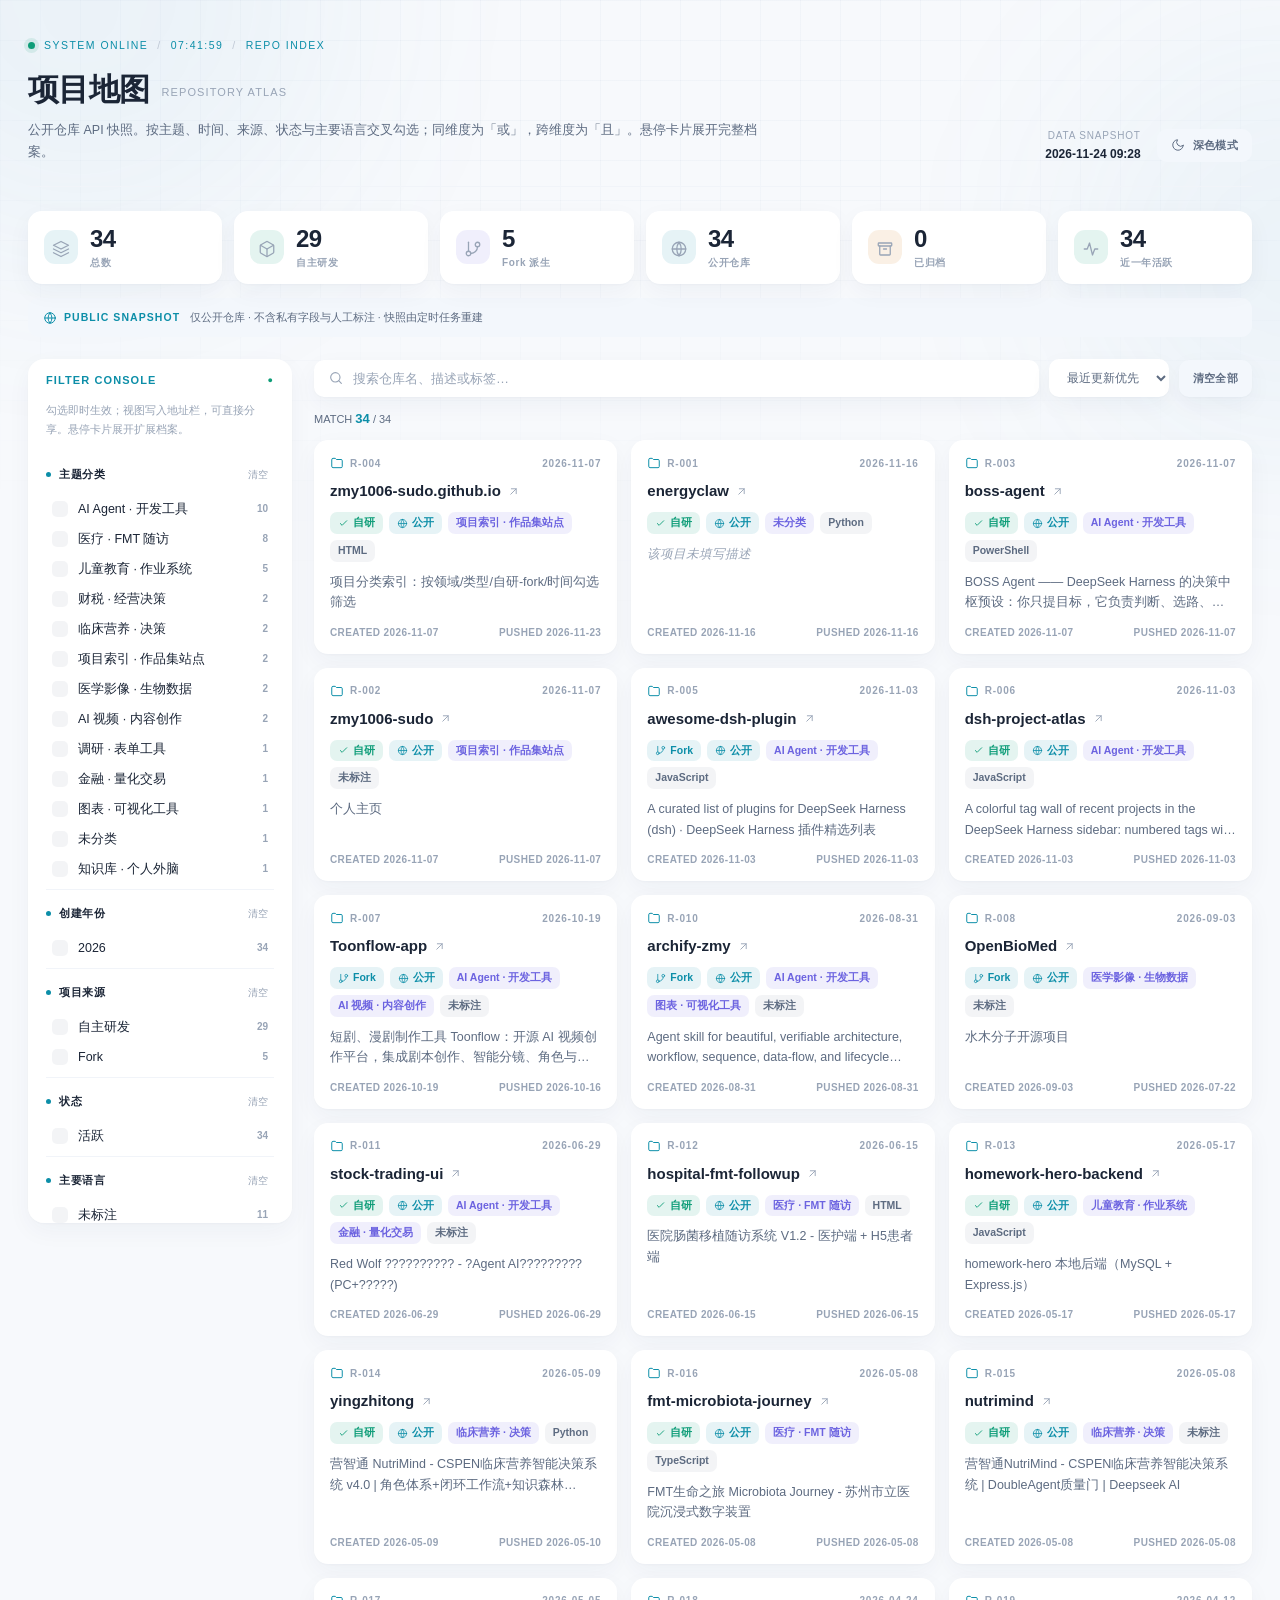
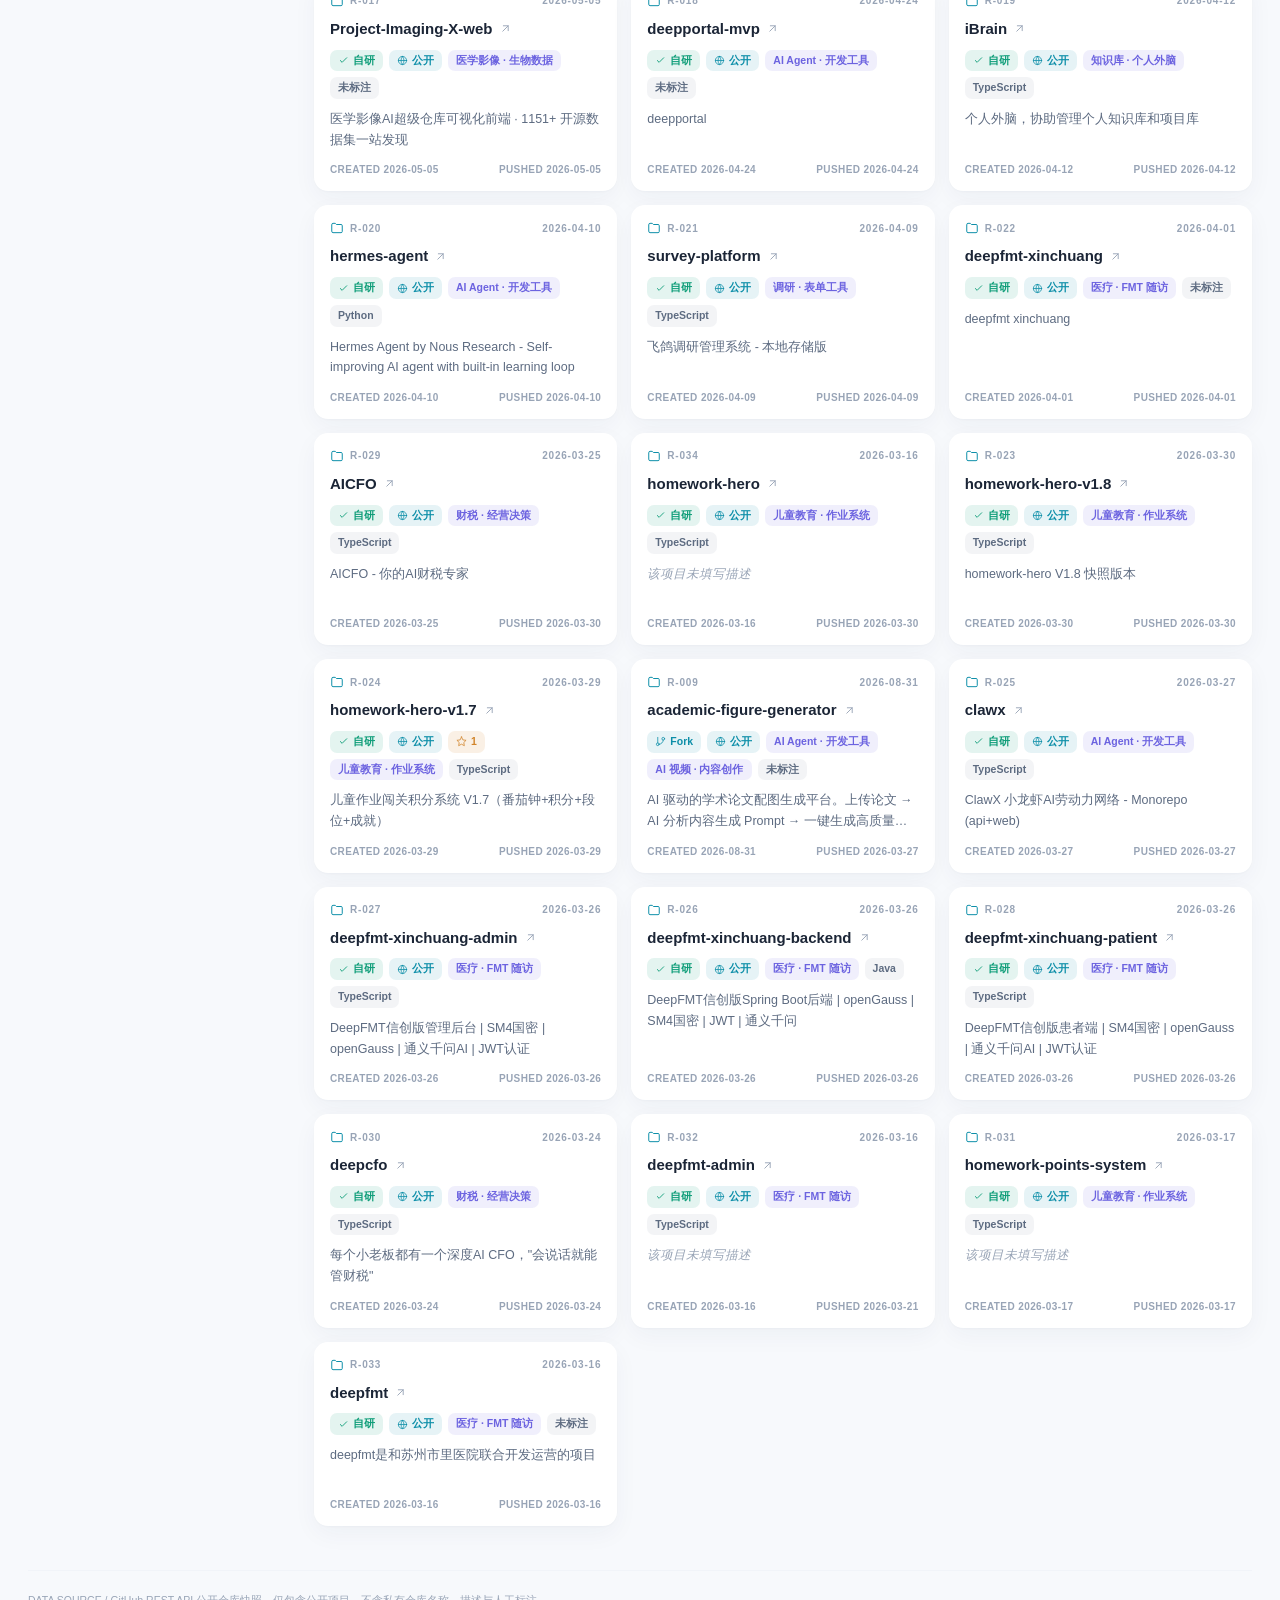
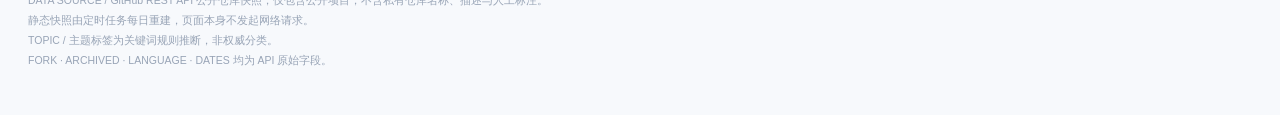
==== commit 2f3c6d34: "chore: refresh public repository atlas (2026-11-24 09:28)" ====
--- a/project-map/index.html
+++ b/project-map/index.html
@@ -276,7 +276,7 @@
   <footer>DATA SOURCE / GitHub REST API 公开仓库快照，仅包含公开项目，不含私有仓库名称、描述与人工标注。<br>静态快照由定时任务每日重建，页面本身不发起网络请求。<br>TOPIC / 主题标签为关键词规则推断，非权威分类。<br>FORK · ARCHIVED · LANGUAGE · DATES 均为 API 原始字段。</footer>
 </div>
 <div class="peek" id="peek" aria-hidden="true"></div>
-<script id="repo-data" type="application/json">{"items": [{"name": "energyclaw", "full": "zmy1006-sudo/energyclaw", "url": "https://github.com/zmy1006-sudo/energyclaw", "desc": "", "private": false, "fork": false, "archived": false, "created": "2026-11-16", "pushed": "2026-11-16", "updated": "2026-11-16", "lang": "Python", "topics": ["未分类"], "stars": 0, "ghTopics": [], "idx": 0}, {"name": "zmy1006-sudo", "full": "zmy1006-sudo/zmy1006-sudo", "url": "https://github.com/zmy1006-sudo/zmy1006-sudo", "desc": "个人主页", "private": false, "fork": false, "archived": false, "created": "2026-11-07", "pushed": "2026-11-07", "updated": "2026-11-07", "lang": "未标注", "topics": ["项目索引 · 作品集站点"], "stars": 0, "ghTopics": [], "idx": 1}, {"name": "boss-agent", "full": "zmy1006-sudo/boss-agent", "url": "https://github.com/zmy1006-sudo/boss-agent", "desc": "BOSS Agent —— DeepSeek Harness 的决策中枢预设：你只提目标，它负责判断、选路、派人、验收、交付。", "private": false, "fork": false, "archived": false, "created": "2026-11-07", "pushed": "2026-11-07", "updated": "2026-11-07", "lang": "PowerShell", "topics": ["AI Agent · 开发工具"], "stars": 0, "ghTopics": ["agent-preset", "ai-agent", "deepseek", "deepseek-harness", "prompt-engineering"], "idx": 2}, {"name": "zmy1006-sudo.github.io", "full": "zmy1006-sudo/zmy1006-sudo.github.io", "url": "https://github.com/zmy1006-sudo/zmy1006-sudo.github.io", "desc": "项目分类索引：按领域/类型/自研-fork/时间勾选筛选", "private": false, "fork": false, "archived": false, "created": "2026-11-07", "pushed": "2026-11-20", "updated": "2026-11-12", "lang": "HTML", "topics": ["项目索引 · 作品集站点"], "stars": 0, "ghTopics": [], "idx": 3}, {"name": "awesome-dsh-plugin", "full": "zmy1006-sudo/awesome-dsh-plugin", "url": "https://github.com/zmy1006-sudo/awesome-dsh-plugin", "desc": "A curated list of plugins for DeepSeek Harness (dsh) · DeepSeek Harness 插件精选列表", "private": false, "fork": true, "archived": false, "created": "2026-11-03", "pushed": "2026-11-03", "updated": "2026-11-03", "lang": "JavaScript", "topics": ["AI Agent · 开发工具"], "stars": 0, "ghTopics": [], "idx": 4}, {"name": "dsh-project-atlas", "full": "zmy1006-sudo/dsh-project-atlas", "url": "https://github.com/zmy1006-sudo/dsh-project-atlas", "desc": "A colorful tag wall of recent projects in the DeepSeek Harness sidebar: numbered tags with type logos that unfold into date, summary, hours, cost and next steps on hover.", "private": false, "fork": false, "archived": false, "created": "2026-11-03", "pushed": "2026-11-03", "updated": "2026-11-03", "lang": "JavaScript", "topics": ["AI Agent · 开发工具"], "stars": 0, "ghTopics": ["deepseek-harness", "dsh", "dsh-plugin", "project-archive", "sidebar-panel"], "idx": 5}, {"name": "Toonflow-app", "full": "zmy1006-sudo/Toonflow-app", "url": "https://github.com/zmy1006-sudo/Toonflow-app", "desc": "短剧、漫剧制作工具 Toonflow：开源 AI 视频创作平台，集成剧本创作、智能分镜、角色与场景资产管理、图像生成和视频生成。融合无限画布、AI Agent 与可视化工作流，支持本地部署、自选模型、跨平台客户端、MCP 与插件扩展。Open-source AI short drama and motion comic creation tool with an infinite canvas, AI agents, storyboarding, image and video generation. Self-hosted and extensible, with a canvas-based approach similar to LibTV and TapNow.", "private": false, "fork": true, "archived": false, "created": "2026-10-19", "pushed": "2026-10-16", "updated": "2026-10-19", "lang": "未标注", "topics": ["AI Agent · 开发工具", "AI 视频 · 内容创作"], "stars": 0, "ghTopics": [], "idx": 6}, {"name": "OpenBioMed", "full": "zmy1006-sudo/OpenBioMed", "url": "https://github.com/zmy1006-sudo/OpenBioMed", "desc": "水木分子开源项目", "private": false, "fork": true, "archived": false, "created": "2026-09-03", "pushed": "2026-07-22", "updated": "2026-09-03", "lang": "未标注", "topics": ["医学影像 · 生物数据"], "stars": 0, "ghTopics": [], "idx": 7}, {"name": "academic-figure-generator", "full": "zmy1006-sudo/academic-figure-generator", "url": "https://github.com/zmy1006-sudo/academic-figure-generator", "desc": "AI 驱动的学术论文配图生成平台。上传论文 → AI 分析内容生成 Prompt → 一键生成高质量科研配图，还有配套的skill可在主流agent中使用", "private": false, "fork": true, "archived": false, "created": "2026-08-31", "pushed": "2026-03-27", "updated": "2026-08-31", "lang": "未标注", "topics": ["AI Agent · 开发工具", "AI 视频 · 内容创作"], "stars": 0, "ghTopics": [], "idx": 8}, {"name": "archify-zmy", "full": "zmy1006-sudo/archify-zmy", "url": "https://github.com/zmy1006-sudo/archify-zmy", "desc": "Agent skill for beautiful, verifiable architecture, workflow, sequence, data-flow, and lifecycle diagrams—self-contained HTML with motion and crisp export.", "private": false, "fork": true, "archived": false, "created": "2026-08-31", "pushed": "2026-08-31", "updated": "2026-08-31", "lang": "未标注", "topics": ["AI Agent · 开发工具", "图表 · 可视化工具"], "stars": 0, "ghTopics": [], "idx": 9}, {"name": "stock-trading-ui", "full": "zmy1006-sudo/stock-trading-ui", "url": "https://github.com/zmy1006-sudo/stock-trading-ui", "desc": "Red Wolf ?????????? - ?Agent AI????????? (PC+?????)", "private": false, "fork": false, "archived": false, "created": "2026-06-29", "pushed": "2026-06-29", "updated": "2026-06-29", "lang": "未标注", "topics": ["AI Agent · 开发工具", "金融 · 量化交易"], "stars": 0, "ghTopics": [], "idx": 10}, {"name": "hospital-fmt-followup", "full": "zmy1006-sudo/hospital-fmt-followup", "url": "https://github.com/zmy1006-sudo/hospital-fmt-followup", "desc": "医院肠菌移植随访系统 V1.2 - 医护端 + H5患者端", "private": false, "fork": false, "archived": false, "created": "2026-06-15", "pushed": "2026-06-15", "updated": "2026-06-16", "lang": "HTML", "topics": ["医疗 · FMT 随访"], "stars": 0, "ghTopics": [], "idx": 11}, {"name": "homework-hero-backend", "full": "zmy1006-sudo/homework-hero-backend", "url": "https://github.com/zmy1006-sudo/homework-hero-backend", "desc": "homework-hero 本地后端（MySQL + Express.js）", "private": false, "fork": false, "archived": false, "created": "2026-05-17", "pushed": "2026-05-17", "updated": "2026-05-17", "lang": "JavaScript", "topics": ["儿童教育 · 作业系统"], "stars": 0, "ghTopics": [], "idx": 12}, {"name": "yingzhitong", "full": "zmy1006-sudo/yingzhitong", "url": "https://github.com/zmy1006-sudo/yingzhitong", "desc": "营智通 NutriMind - CSPEN临床营养智能决策系统 v4.0 | 角色体系+闭环工作流+知识森林+DoubleAgent质量门", "private": false, "fork": false, "archived": false, "created": "2026-05-09", "pushed": "2026-05-10", "updated": "2026-05-10", "lang": "Python", "topics": ["临床营养 · 决策"], "stars": 0, "ghTopics": [], "idx": 13}, {"name": "nutrimind", "full": "zmy1006-sudo/nutrimind", "url": "https://github.com/zmy1006-sudo/nutrimind", "desc": "营智通NutriMind - CSPEN临床营养智能决策系统 | DoubleAgent质量门 | Deepseek AI", "private": false, "fork": false, "archived": false, "created": "2026-05-08", "pushed": "2026-05-08", "updated": "2026-05-08", "lang": "未标注", "topics": ["临床营养 · 决策"], "stars": 0, "ghTopics": [], "idx": 14}, {"name": "fmt-microbiota-journey", "full": "zmy1006-sudo/fmt-microbiota-journey", "url": "https://github.com/zmy1006-sudo/fmt-microbiota-journey", "desc": "FMT生命之旅 Microbiota Journey - 苏州市立医院沉浸式数字装置", "private": false, "fork": false, "archived": false, "created": "2026-05-08", "pushed": "2026-05-08", "updated": "2026-05-08", "lang": "TypeScript", "topics": ["医疗 · FMT 随访"], "stars": 0, "ghTopics": [], "idx": 15}, {"name": "Project-Imaging-X-web", "full": "zmy1006-sudo/Project-Imaging-X-web", "url": "https://github.com/zmy1006-sudo/Project-Imaging-X-web", "desc": "医学影像AI超级仓库可视化前端 · 1151+ 开源数据集一站发现", "private": false, "fork": false, "archived": false, "created": "2026-05-05", "pushed": "2026-05-05", "updated": "2026-05-05", "lang": "未标注", "topics": ["医学影像 · 生物数据"], "stars": 0, "ghTopics": [], "idx": 16}, {"name": "deepportal-mvp", "full": "zmy1006-sudo/deepportal-mvp", "url": "https://github.com/zmy1006-sudo/deepportal-mvp", "desc": "deepportal", "private": false, "fork": false, "archived": false, "created": "2026-04-24", "pushed": "2026-04-24", "updated": "2026-04-24", "lang": "未标注", "topics": ["AI Agent · 开发工具"], "stars": 0, "ghTopics": [], "idx": 17}, {"name": "iBrain", "full": "zmy1006-sudo/iBrain", "url": "https://github.com/zmy1006-sudo/iBrain", "desc": "个人外脑，协助管理个人知识库和项目库", "private": false, "fork": false, "archived": false, "created": "2026-04-12", "pushed": "2026-04-12", "updated": "2026-04-12", "lang": "TypeScript", "topics": ["知识库 · 个人外脑"], "stars": 0, "ghTopics": [], "idx": 18}, {"name": "hermes-agent", "full": "zmy1006-sudo/hermes-agent", "url": "https://github.com/zmy1006-sudo/hermes-agent", "desc": "Hermes Agent by Nous Research - Self-improving AI agent with built-in learning loop", "private": false, "fork": false, "archived": false, "created": "2026-04-10", "pushed": "2026-04-10", "updated": "2026-04-10", "lang": "Python", "topics": ["AI Agent · 开发工具"], "stars": 0, "ghTopics": [], "idx": 19}, {"name": "survey-platform", "full": "zmy1006-sudo/survey-platform", "url": "https://github.com/zmy1006-sudo/survey-platform", "desc": "飞鸽调研管理系统 - 本地存储版", "private": false, "fork": false, "archived": false, "created": "2026-04-09", "pushed": "2026-04-09", "updated": "2026-04-09", "lang": "TypeScript", "topics": ["调研 · 表单工具"], "stars": 0, "ghTopics": [], "idx": 20}, {"name": "deepfmt-xinchuang", "full": "zmy1006-sudo/deepfmt-xinchuang", "url": "https://github.com/zmy1006-sudo/deepfmt-xinchuang", "desc": "deepfmt xinchuang ", "private": false, "fork": false, "archived": false, "created": "2026-04-01", "pushed": "2026-04-01", "updated": "2026-04-01", "lang": "未标注", "topics": ["医疗 · FMT 随访"], "stars": 0, "ghTopics": [], "idx": 21}, {"name": "homework-hero-v1.8", "full": "zmy1006-sudo/homework-hero-v1.8", "url": "https://github.com/zmy1006-sudo/homework-hero-v1.8", "desc": "homework-hero V1.8 快照版本", "private": false, "fork": false, "archived": false, "created": "2026-03-30", "pushed": "2026-03-30", "updated": "2026-03-30", "lang": "TypeScript", "topics": ["儿童教育 · 作业系统"], "stars": 0, "ghTopics": [], "idx": 22}, {"name": "homework-hero-v1.7", "full": "zmy1006-sudo/homework-hero-v1.7", "url": "https://github.com/zmy1006-sudo/homework-hero-v1.7", "desc": "儿童作业闯关积分系统 V1.7（番茄钟+积分+段位+成就）", "private": false, "fork": false, "archived": false, "created": "2026-03-29", "pushed": "2026-03-29", "updated": "2026-05-20", "lang": "TypeScript", "topics": ["儿童教育 · 作业系统"], "stars": 1, "ghTopics": [], "idx": 23}, {"name": "clawx", "full": "zmy1006-sudo/clawx", "url": "https://github.com/zmy1006-sudo/clawx", "desc": "ClawX 小龙虾AI劳动力网络 - Monorepo (api+web)", "private": false, "fork": false, "archived": false, "created": "2026-03-27", "pushed": "2026-03-27", "updated": "2026-03-27", "lang": "TypeScript", "topics": ["AI Agent · 开发工具"], "stars": 0, "ghTopics": [], "idx": 24}, {"name": "deepfmt-xinchuang-backend", "full": "zmy1006-sudo/deepfmt-xinchuang-backend", "url": "https://github.com/zmy1006-sudo/deepfmt-xinchuang-backend", "desc": "DeepFMT信创版Spring Boot后端 | openGauss | SM4国密 | JWT | 通义千问", "private": false, "fork": false, "archived": false, "created": "2026-03-26", "pushed": "2026-03-26", "updated": "2026-03-26", "lang": "Java", "topics": ["医疗 · FMT 随访"], "stars": 0, "ghTopics": [], "idx": 25}, {"name": "deepfmt-xinchuang-admin", "full": "zmy1006-sudo/deepfmt-xinchuang-admin", "url": "https://github.com/zmy1006-sudo/deepfmt-xinchuang-admin", "desc": "DeepFMT信创版管理后台 | SM4国密 | openGauss | 通义千问AI | JWT认证", "private": false, "fork": false, "archived": false, "created": "2026-03-26", "pushed": "2026-03-26", "updated": "2026-03-26", "lang": "TypeScript", "topics": ["医疗 · FMT 随访"], "stars": 0, "ghTopics": [], "idx": 26}, {"name": "deepfmt-xinchuang-patient", "full": "zmy1006-sudo/deepfmt-xinchuang-patient", "url": "https://github.com/zmy1006-sudo/deepfmt-xinchuang-patient", "desc": "DeepFMT信创版患者端 | SM4国密 | openGauss | 通义千问AI | JWT认证", "private": false, "fork": false, "archived": false, "created": "2026-03-26", "pushed": "2026-03-26", "updated": "2026-03-27", "lang": "TypeScript", "topics": ["医疗 · FMT 随访"], "stars": 0, "ghTopics": [], "idx": 27}, {"name": "AICFO", "full": "zmy1006-sudo/AICFO", "url": "https://github.com/zmy1006-sudo/AICFO", "desc": "AICFO - 你的AI财税专家", "private": false, "fork": false, "archived": false, "created": "2026-03-25", "pushed": "2026-03-30", "updated": "2026-03-30", "lang": "TypeScript", "topics": ["财税 · 经营决策"], "stars": 0, "ghTopics": [], "idx": 28}, {"name": "deepcfo", "full": "zmy1006-sudo/deepcfo", "url": "https://github.com/zmy1006-sudo/deepcfo", "desc": "每个小老板都有一个深度AI CFO，\"会说话就能管财税\"", "private": false, "fork": false, "archived": false, "created": "2026-03-24", "pushed": "2026-03-24", "updated": "2026-03-24", "lang": "TypeScript", "topics": ["财税 · 经营决策"], "stars": 0, "ghTopics": [], "idx": 29}, {"name": "homework-points-system", "full": "zmy1006-sudo/homework-points-system", "url": "https://github.com/zmy1006-sudo/homework-points-system", "desc": "", "private": false, "fork": false, "archived": false, "created": "2026-03-17", "pushed": "2026-03-17", "updated": "2026-03-17", "lang": "TypeScript", "topics": ["儿童教育 · 作业系统"], "stars": 0, "ghTopics": [], "idx": 30}, {"name": "deepfmt-admin", "full": "zmy1006-sudo/deepfmt-admin", "url": "https://github.com/zmy1006-sudo/deepfmt-admin", "desc": "", "private": false, "fork": false, "archived": false, "created": "2026-03-16", "pushed": "2026-03-21", "updated": "2026-03-21", "lang": "TypeScript", "topics": ["医疗 · FMT 随访"], "stars": 0, "ghTopics": [], "idx": 31}, {"name": "deepfmt", "full": "zmy1006-sudo/deepfmt", "url": "https://github.com/zmy1006-sudo/deepfmt", "desc": "deepfmt是和苏州市里医院联合开发运营的项目", "private": false, "fork": false, "archived": false, "created": "2026-03-16", "pushed": "2026-03-16", "updated": "2026-03-16", "lang": "未标注", "topics": ["医疗 · FMT 随访"], "stars": 0, "ghTopics": [], "idx": 32}, {"name": "homework-hero", "full": "zmy1006-sudo/homework-hero", "url": "https://github.com/zmy1006-sudo/homework-hero", "desc": "", "private": false, "fork": false, "archived": false, "created": "2026-03-16", "pushed": "2026-03-30", "updated": "2026-03-30", "lang": "TypeScript", "topics": ["儿童教育 · 作业系统"], "stars": 0, "ghTopics": [], "idx": 33}], "mode": "public", "generated": "2026-11-23 16:05"}</script>
+<script id="repo-data" type="application/json">{"items": [{"name": "energyclaw", "full": "zmy1006-sudo/energyclaw", "url": "https://github.com/zmy1006-sudo/energyclaw", "desc": "", "private": false, "fork": false, "archived": false, "created": "2026-11-16", "pushed": "2026-11-16", "updated": "2026-11-16", "lang": "Python", "topics": ["未分类"], "stars": 0, "ghTopics": [], "idx": 0}, {"name": "zmy1006-sudo", "full": "zmy1006-sudo/zmy1006-sudo", "url": "https://github.com/zmy1006-sudo/zmy1006-sudo", "desc": "个人主页", "private": false, "fork": false, "archived": false, "created": "2026-11-07", "pushed": "2026-11-07", "updated": "2026-11-07", "lang": "未标注", "topics": ["项目索引 · 作品集站点"], "stars": 0, "ghTopics": [], "idx": 1}, {"name": "boss-agent", "full": "zmy1006-sudo/boss-agent", "url": "https://github.com/zmy1006-sudo/boss-agent", "desc": "BOSS Agent —— DeepSeek Harness 的决策中枢预设：你只提目标，它负责判断、选路、派人、验收、交付。", "private": false, "fork": false, "archived": false, "created": "2026-11-07", "pushed": "2026-11-07", "updated": "2026-11-07", "lang": "PowerShell", "topics": ["AI Agent · 开发工具"], "stars": 0, "ghTopics": ["agent-preset", "ai-agent", "deepseek", "deepseek-harness", "prompt-engineering"], "idx": 2}, {"name": "zmy1006-sudo.github.io", "full": "zmy1006-sudo/zmy1006-sudo.github.io", "url": "https://github.com/zmy1006-sudo/zmy1006-sudo.github.io", "desc": "项目分类索引：按领域/类型/自研-fork/时间勾选筛选", "private": false, "fork": false, "archived": false, "created": "2026-11-07", "pushed": "2026-11-23", "updated": "2026-11-12", "lang": "HTML", "topics": ["项目索引 · 作品集站点"], "stars": 0, "ghTopics": [], "idx": 3}, {"name": "awesome-dsh-plugin", "full": "zmy1006-sudo/awesome-dsh-plugin", "url": "https://github.com/zmy1006-sudo/awesome-dsh-plugin", "desc": "A curated list of plugins for DeepSeek Harness (dsh) · DeepSeek Harness 插件精选列表", "private": false, "fork": true, "archived": false, "created": "2026-11-03", "pushed": "2026-11-03", "updated": "2026-11-03", "lang": "JavaScript", "topics": ["AI Agent · 开发工具"], "stars": 0, "ghTopics": [], "idx": 4}, {"name": "dsh-project-atlas", "full": "zmy1006-sudo/dsh-project-atlas", "url": "https://github.com/zmy1006-sudo/dsh-project-atlas", "desc": "A colorful tag wall of recent projects in the DeepSeek Harness sidebar: numbered tags with type logos that unfold into date, summary, hours, cost and next steps on hover.", "private": false, "fork": false, "archived": false, "created": "2026-11-03", "pushed": "2026-11-03", "updated": "2026-11-03", "lang": "JavaScript", "topics": ["AI Agent · 开发工具"], "stars": 0, "ghTopics": ["deepseek-harness", "dsh", "dsh-plugin", "project-archive", "sidebar-panel"], "idx": 5}, {"name": "Toonflow-app", "full": "zmy1006-sudo/Toonflow-app", "url": "https://github.com/zmy1006-sudo/Toonflow-app", "desc": "短剧、漫剧制作工具 Toonflow：开源 AI 视频创作平台，集成剧本创作、智能分镜、角色与场景资产管理、图像生成和视频生成。融合无限画布、AI Agent 与可视化工作流，支持本地部署、自选模型、跨平台客户端、MCP 与插件扩展。Open-source AI short drama and motion comic creation tool with an infinite canvas, AI agents, storyboarding, image and video generation. Self-hosted and extensible, with a canvas-based approach similar to LibTV and TapNow.", "private": false, "fork": true, "archived": false, "created": "2026-10-19", "pushed": "2026-10-16", "updated": "2026-10-19", "lang": "未标注", "topics": ["AI Agent · 开发工具", "AI 视频 · 内容创作"], "stars": 0, "ghTopics": [], "idx": 6}, {"name": "OpenBioMed", "full": "zmy1006-sudo/OpenBioMed", "url": "https://github.com/zmy1006-sudo/OpenBioMed", "desc": "水木分子开源项目", "private": false, "fork": true, "archived": false, "created": "2026-09-03", "pushed": "2026-07-22", "updated": "2026-09-03", "lang": "未标注", "topics": ["医学影像 · 生物数据"], "stars": 0, "ghTopics": [], "idx": 7}, {"name": "academic-figure-generator", "full": "zmy1006-sudo/academic-figure-generator", "url": "https://github.com/zmy1006-sudo/academic-figure-generator", "desc": "AI 驱动的学术论文配图生成平台。上传论文 → AI 分析内容生成 Prompt → 一键生成高质量科研配图，还有配套的skill可在主流agent中使用", "private": false, "fork": true, "archived": false, "created": "2026-08-31", "pushed": "2026-03-27", "updated": "2026-08-31", "lang": "未标注", "topics": ["AI Agent · 开发工具", "AI 视频 · 内容创作"], "stars": 0, "ghTopics": [], "idx": 8}, {"name": "archify-zmy", "full": "zmy1006-sudo/archify-zmy", "url": "https://github.com/zmy1006-sudo/archify-zmy", "desc": "Agent skill for beautiful, verifiable architecture, workflow, sequence, data-flow, and lifecycle diagrams—self-contained HTML with motion and crisp export.", "private": false, "fork": true, "archived": false, "created": "2026-08-31", "pushed": "2026-08-31", "updated": "2026-08-31", "lang": "未标注", "topics": ["AI Agent · 开发工具", "图表 · 可视化工具"], "stars": 0, "ghTopics": [], "idx": 9}, {"name": "stock-trading-ui", "full": "zmy1006-sudo/stock-trading-ui", "url": "https://github.com/zmy1006-sudo/stock-trading-ui", "desc": "Red Wolf ?????????? - ?Agent AI????????? (PC+?????)", "private": false, "fork": false, "archived": false, "created": "2026-06-29", "pushed": "2026-06-29", "updated": "2026-06-29", "lang": "未标注", "topics": ["AI Agent · 开发工具", "金融 · 量化交易"], "stars": 0, "ghTopics": [], "idx": 10}, {"name": "hospital-fmt-followup", "full": "zmy1006-sudo/hospital-fmt-followup", "url": "https://github.com/zmy1006-sudo/hospital-fmt-followup", "desc": "医院肠菌移植随访系统 V1.2 - 医护端 + H5患者端", "private": false, "fork": false, "archived": false, "created": "2026-06-15", "pushed": "2026-06-15", "updated": "2026-06-16", "lang": "HTML", "topics": ["医疗 · FMT 随访"], "stars": 0, "ghTopics": [], "idx": 11}, {"name": "homework-hero-backend", "full": "zmy1006-sudo/homework-hero-backend", "url": "https://github.com/zmy1006-sudo/homework-hero-backend", "desc": "homework-hero 本地后端（MySQL + Express.js）", "private": false, "fork": false, "archived": false, "created": "2026-05-17", "pushed": "2026-05-17", "updated": "2026-05-17", "lang": "JavaScript", "topics": ["儿童教育 · 作业系统"], "stars": 0, "ghTopics": [], "idx": 12}, {"name": "yingzhitong", "full": "zmy1006-sudo/yingzhitong", "url": "https://github.com/zmy1006-sudo/yingzhitong", "desc": "营智通 NutriMind - CSPEN临床营养智能决策系统 v4.0 | 角色体系+闭环工作流+知识森林+DoubleAgent质量门", "private": false, "fork": false, "archived": false, "created": "2026-05-09", "pushed": "2026-05-10", "updated": "2026-05-10", "lang": "Python", "topics": ["临床营养 · 决策"], "stars": 0, "ghTopics": [], "idx": 13}, {"name": "nutrimind", "full": "zmy1006-sudo/nutrimind", "url": "https://github.com/zmy1006-sudo/nutrimind", "desc": "营智通NutriMind - CSPEN临床营养智能决策系统 | DoubleAgent质量门 | Deepseek AI", "private": false, "fork": false, "archived": false, "created": "2026-05-08", "pushed": "2026-05-08", "updated": "2026-05-08", "lang": "未标注", "topics": ["临床营养 · 决策"], "stars": 0, "ghTopics": [], "idx": 14}, {"name": "fmt-microbiota-journey", "full": "zmy1006-sudo/fmt-microbiota-journey", "url": "https://github.com/zmy1006-sudo/fmt-microbiota-journey", "desc": "FMT生命之旅 Microbiota Journey - 苏州市立医院沉浸式数字装置", "private": false, "fork": false, "archived": false, "created": "2026-05-08", "pushed": "2026-05-08", "updated": "2026-05-08", "lang": "TypeScript", "topics": ["医疗 · FMT 随访"], "stars": 0, "ghTopics": [], "idx": 15}, {"name": "Project-Imaging-X-web", "full": "zmy1006-sudo/Project-Imaging-X-web", "url": "https://github.com/zmy1006-sudo/Project-Imaging-X-web", "desc": "医学影像AI超级仓库可视化前端 · 1151+ 开源数据集一站发现", "private": false, "fork": false, "archived": false, "created": "2026-05-05", "pushed": "2026-05-05", "updated": "2026-05-05", "lang": "未标注", "topics": ["医学影像 · 生物数据"], "stars": 0, "ghTopics": [], "idx": 16}, {"name": "deepportal-mvp", "full": "zmy1006-sudo/deepportal-mvp", "url": "https://github.com/zmy1006-sudo/deepportal-mvp", "desc": "deepportal", "private": false, "fork": false, "archived": false, "created": "2026-04-24", "pushed": "2026-04-24", "updated": "2026-04-24", "lang": "未标注", "topics": ["AI Agent · 开发工具"], "stars": 0, "ghTopics": [], "idx": 17}, {"name": "iBrain", "full": "zmy1006-sudo/iBrain", "url": "https://github.com/zmy1006-sudo/iBrain", "desc": "个人外脑，协助管理个人知识库和项目库", "private": false, "fork": false, "archived": false, "created": "2026-04-12", "pushed": "2026-04-12", "updated": "2026-04-12", "lang": "TypeScript", "topics": ["知识库 · 个人外脑"], "stars": 0, "ghTopics": [], "idx": 18}, {"name": "hermes-agent", "full": "zmy1006-sudo/hermes-agent", "url": "https://github.com/zmy1006-sudo/hermes-agent", "desc": "Hermes Agent by Nous Research - Self-improving AI agent with built-in learning loop", "private": false, "fork": false, "archived": false, "created": "2026-04-10", "pushed": "2026-04-10", "updated": "2026-04-10", "lang": "Python", "topics": ["AI Agent · 开发工具"], "stars": 0, "ghTopics": [], "idx": 19}, {"name": "survey-platform", "full": "zmy1006-sudo/survey-platform", "url": "https://github.com/zmy1006-sudo/survey-platform", "desc": "飞鸽调研管理系统 - 本地存储版", "private": false, "fork": false, "archived": false, "created": "2026-04-09", "pushed": "2026-04-09", "updated": "2026-04-09", "lang": "TypeScript", "topics": ["调研 · 表单工具"], "stars": 0, "ghTopics": [], "idx": 20}, {"name": "deepfmt-xinchuang", "full": "zmy1006-sudo/deepfmt-xinchuang", "url": "https://github.com/zmy1006-sudo/deepfmt-xinchuang", "desc": "deepfmt xinchuang ", "private": false, "fork": false, "archived": false, "created": "2026-04-01", "pushed": "2026-04-01", "updated": "2026-04-01", "lang": "未标注", "topics": ["医疗 · FMT 随访"], "stars": 0, "ghTopics": [], "idx": 21}, {"name": "homework-hero-v1.8", "full": "zmy1006-sudo/homework-hero-v1.8", "url": "https://github.com/zmy1006-sudo/homework-hero-v1.8", "desc": "homework-hero V1.8 快照版本", "private": false, "fork": false, "archived": false, "created": "2026-03-30", "pushed": "2026-03-30", "updated": "2026-03-30", "lang": "TypeScript", "topics": ["儿童教育 · 作业系统"], "stars": 0, "ghTopics": [], "idx": 22}, {"name": "homework-hero-v1.7", "full": "zmy1006-sudo/homework-hero-v1.7", "url": "https://github.com/zmy1006-sudo/homework-hero-v1.7", "desc": "儿童作业闯关积分系统 V1.7（番茄钟+积分+段位+成就）", "private": false, "fork": false, "archived": false, "created": "2026-03-29", "pushed": "2026-03-29", "updated": "2026-05-20", "lang": "TypeScript", "topics": ["儿童教育 · 作业系统"], "stars": 1, "ghTopics": [], "idx": 23}, {"name": "clawx", "full": "zmy1006-sudo/clawx", "url": "https://github.com/zmy1006-sudo/clawx", "desc": "ClawX 小龙虾AI劳动力网络 - Monorepo (api+web)", "private": false, "fork": false, "archived": false, "created": "2026-03-27", "pushed": "2026-03-27", "updated": "2026-03-27", "lang": "TypeScript", "topics": ["AI Agent · 开发工具"], "stars": 0, "ghTopics": [], "idx": 24}, {"name": "deepfmt-xinchuang-backend", "full": "zmy1006-sudo/deepfmt-xinchuang-backend", "url": "https://github.com/zmy1006-sudo/deepfmt-xinchuang-backend", "desc": "DeepFMT信创版Spring Boot后端 | openGauss | SM4国密 | JWT | 通义千问", "private": false, "fork": false, "archived": false, "created": "2026-03-26", "pushed": "2026-03-26", "updated": "2026-03-26", "lang": "Java", "topics": ["医疗 · FMT 随访"], "stars": 0, "ghTopics": [], "idx": 25}, {"name": "deepfmt-xinchuang-admin", "full": "zmy1006-sudo/deepfmt-xinchuang-admin", "url": "https://github.com/zmy1006-sudo/deepfmt-xinchuang-admin", "desc": "DeepFMT信创版管理后台 | SM4国密 | openGauss | 通义千问AI | JWT认证", "private": false, "fork": false, "archived": false, "created": "2026-03-26", "pushed": "2026-03-26", "updated": "2026-03-26", "lang": "TypeScript", "topics": ["医疗 · FMT 随访"], "stars": 0, "ghTopics": [], "idx": 26}, {"name": "deepfmt-xinchuang-patient", "full": "zmy1006-sudo/deepfmt-xinchuang-patient", "url": "https://github.com/zmy1006-sudo/deepfmt-xinchuang-patient", "desc": "DeepFMT信创版患者端 | SM4国密 | openGauss | 通义千问AI | JWT认证", "private": false, "fork": false, "archived": false, "created": "2026-03-26", "pushed": "2026-03-26", "updated": "2026-03-27", "lang": "TypeScript", "topics": ["医疗 · FMT 随访"], "stars": 0, "ghTopics": [], "idx": 27}, {"name": "AICFO", "full": "zmy1006-sudo/AICFO", "url": "https://github.com/zmy1006-sudo/AICFO", "desc": "AICFO - 你的AI财税专家", "private": false, "fork": false, "archived": false, "created": "2026-03-25", "pushed": "2026-03-30", "updated": "2026-03-30", "lang": "TypeScript", "topics": ["财税 · 经营决策"], "stars": 0, "ghTopics": [], "idx": 28}, {"name": "deepcfo", "full": "zmy1006-sudo/deepcfo", "url": "https://github.com/zmy1006-sudo/deepcfo", "desc": "每个小老板都有一个深度AI CFO，\"会说话就能管财税\"", "private": false, "fork": false, "archived": false, "created": "2026-03-24", "pushed": "2026-03-24", "updated": "2026-03-24", "lang": "TypeScript", "topics": ["财税 · 经营决策"], "stars": 0, "ghTopics": [], "idx": 29}, {"name": "homework-points-system", "full": "zmy1006-sudo/homework-points-system", "url": "https://github.com/zmy1006-sudo/homework-points-system", "desc": "", "private": false, "fork": false, "archived": false, "created": "2026-03-17", "pushed": "2026-03-17", "updated": "2026-03-17", "lang": "TypeScript", "topics": ["儿童教育 · 作业系统"], "stars": 0, "ghTopics": [], "idx": 30}, {"name": "deepfmt-admin", "full": "zmy1006-sudo/deepfmt-admin", "url": "https://github.com/zmy1006-sudo/deepfmt-admin", "desc": "", "private": false, "fork": false, "archived": false, "created": "2026-03-16", "pushed": "2026-03-21", "updated": "2026-03-21", "lang": "TypeScript", "topics": ["医疗 · FMT 随访"], "stars": 0, "ghTopics": [], "idx": 31}, {"name": "deepfmt", "full": "zmy1006-sudo/deepfmt", "url": "https://github.com/zmy1006-sudo/deepfmt", "desc": "deepfmt是和苏州市里医院联合开发运营的项目", "private": false, "fork": false, "archived": false, "created": "2026-03-16", "pushed": "2026-03-16", "updated": "2026-03-16", "lang": "未标注", "topics": ["医疗 · FMT 随访"], "stars": 0, "ghTopics": [], "idx": 32}, {"name": "homework-hero", "full": "zmy1006-sudo/homework-hero", "url": "https://github.com/zmy1006-sudo/homework-hero", "desc": "", "private": false, "fork": false, "archived": false, "created": "2026-03-16", "pushed": "2026-03-30", "updated": "2026-03-30", "lang": "TypeScript", "topics": ["儿童教育 · 作业系统"], "stars": 0, "ghTopics": [], "idx": 33}], "mode": "public", "generated": "2026-11-24 09:28"}</script>
 <script>
 (function(){
   'use strict';
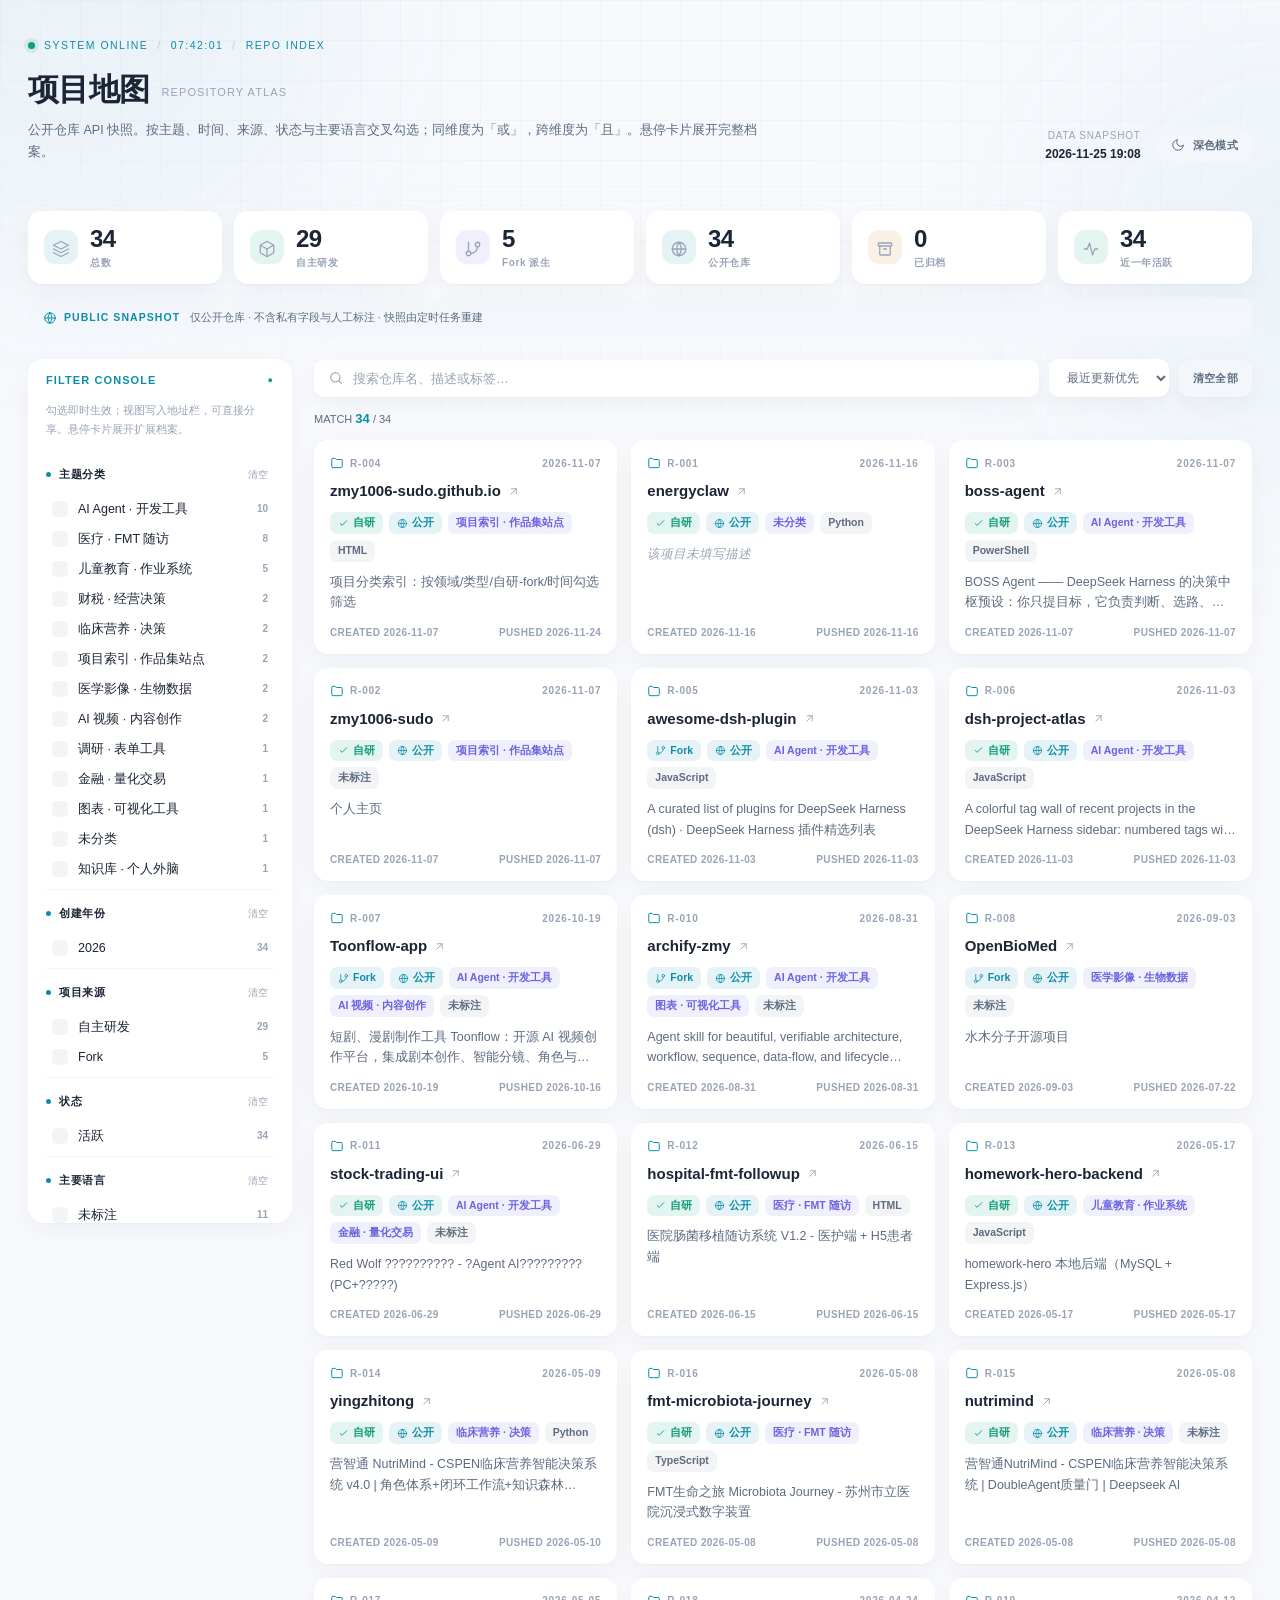
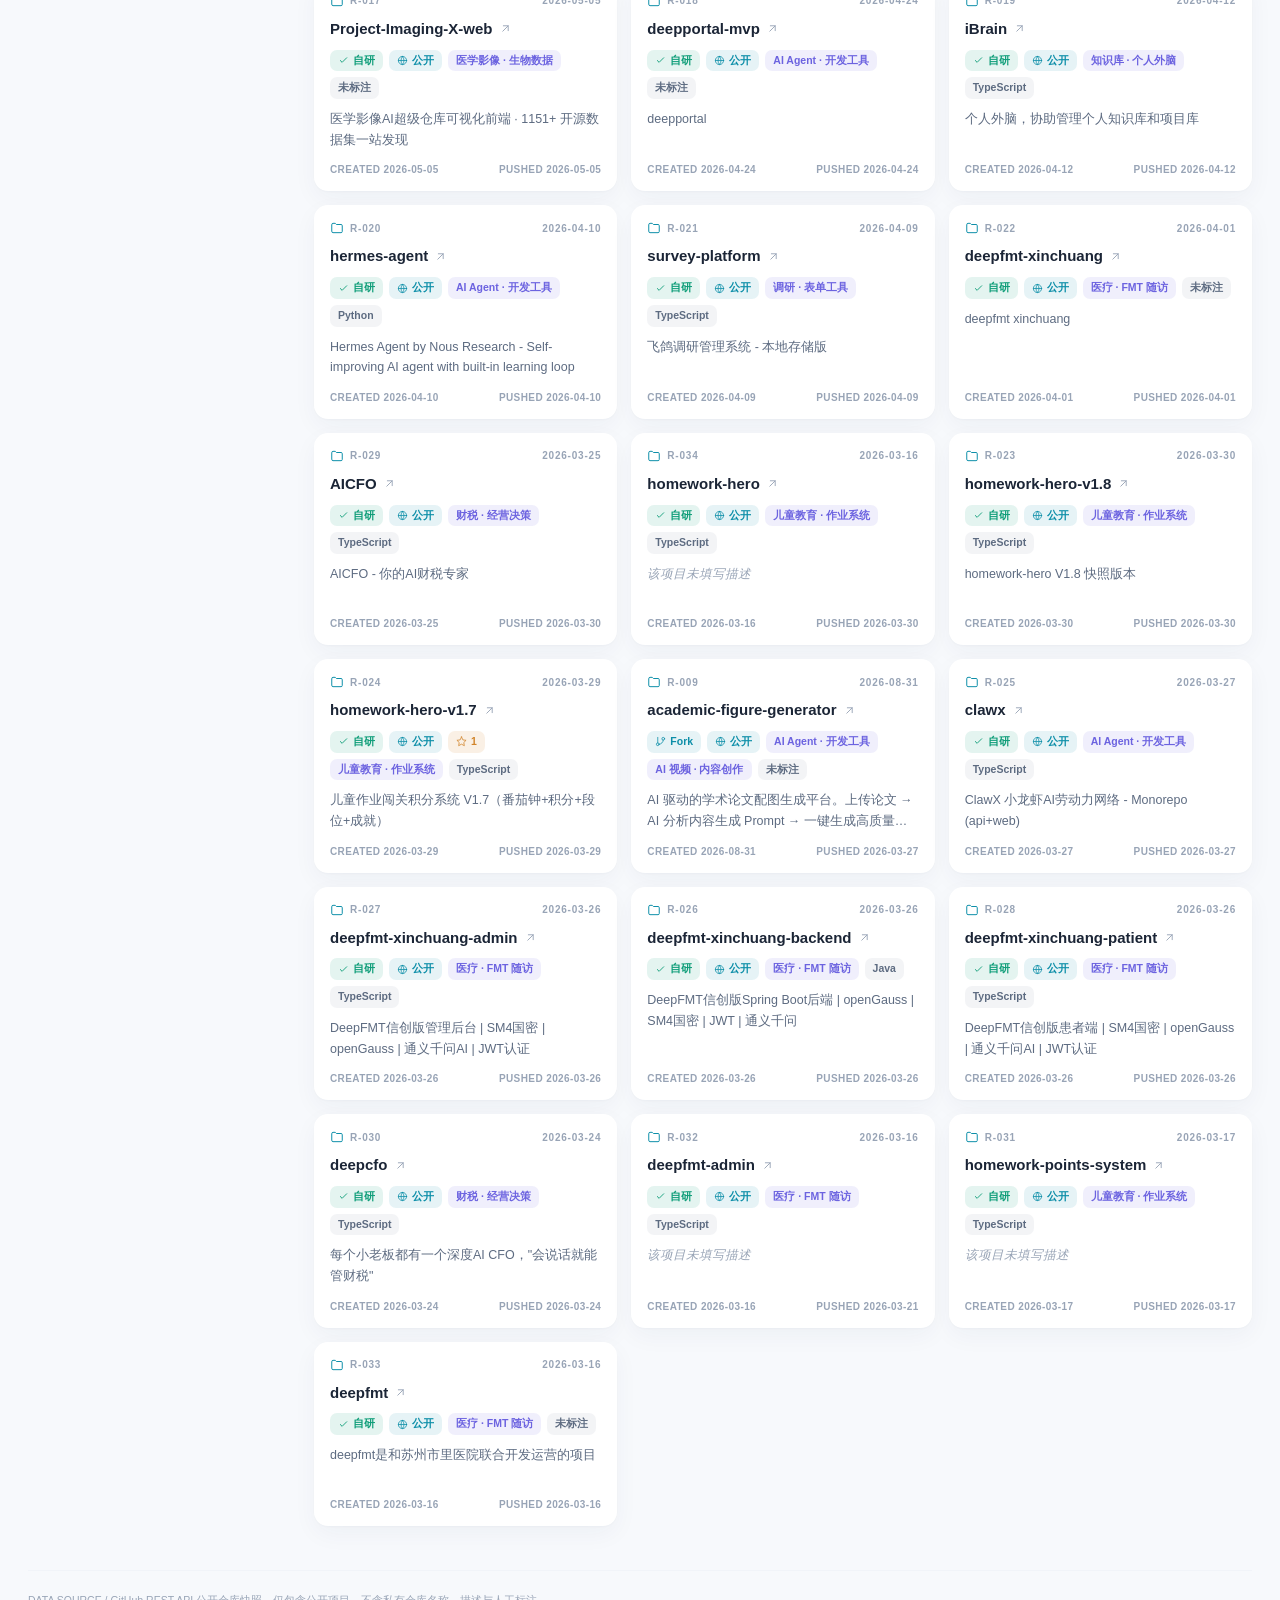
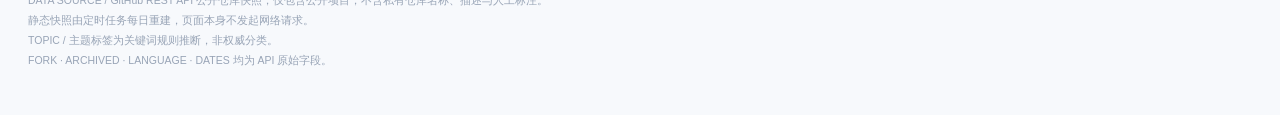
==== commit 09884fed: "chore: refresh public repository atlas (2026-11-25 19:08)" ====
--- a/project-map/index.html
+++ b/project-map/index.html
@@ -276,7 +276,7 @@
   <footer>DATA SOURCE / GitHub REST API 公开仓库快照，仅包含公开项目，不含私有仓库名称、描述与人工标注。<br>静态快照由定时任务每日重建，页面本身不发起网络请求。<br>TOPIC / 主题标签为关键词规则推断，非权威分类。<br>FORK · ARCHIVED · LANGUAGE · DATES 均为 API 原始字段。</footer>
 </div>
 <div class="peek" id="peek" aria-hidden="true"></div>
-<script id="repo-data" type="application/json">{"items": [{"name": "energyclaw", "full": "zmy1006-sudo/energyclaw", "url": "https://github.com/zmy1006-sudo/energyclaw", "desc": "", "private": false, "fork": false, "archived": false, "created": "2026-11-16", "pushed": "2026-11-16", "updated": "2026-11-16", "lang": "Python", "topics": ["未分类"], "stars": 0, "ghTopics": [], "idx": 0}, {"name": "zmy1006-sudo", "full": "zmy1006-sudo/zmy1006-sudo", "url": "https://github.com/zmy1006-sudo/zmy1006-sudo", "desc": "个人主页", "private": false, "fork": false, "archived": false, "created": "2026-11-07", "pushed": "2026-11-07", "updated": "2026-11-07", "lang": "未标注", "topics": ["项目索引 · 作品集站点"], "stars": 0, "ghTopics": [], "idx": 1}, {"name": "boss-agent", "full": "zmy1006-sudo/boss-agent", "url": "https://github.com/zmy1006-sudo/boss-agent", "desc": "BOSS Agent —— DeepSeek Harness 的决策中枢预设：你只提目标，它负责判断、选路、派人、验收、交付。", "private": false, "fork": false, "archived": false, "created": "2026-11-07", "pushed": "2026-11-07", "updated": "2026-11-07", "lang": "PowerShell", "topics": ["AI Agent · 开发工具"], "stars": 0, "ghTopics": ["agent-preset", "ai-agent", "deepseek", "deepseek-harness", "prompt-engineering"], "idx": 2}, {"name": "zmy1006-sudo.github.io", "full": "zmy1006-sudo/zmy1006-sudo.github.io", "url": "https://github.com/zmy1006-sudo/zmy1006-sudo.github.io", "desc": "项目分类索引：按领域/类型/自研-fork/时间勾选筛选", "private": false, "fork": false, "archived": false, "created": "2026-11-07", "pushed": "2026-11-23", "updated": "2026-11-12", "lang": "HTML", "topics": ["项目索引 · 作品集站点"], "stars": 0, "ghTopics": [], "idx": 3}, {"name": "awesome-dsh-plugin", "full": "zmy1006-sudo/awesome-dsh-plugin", "url": "https://github.com/zmy1006-sudo/awesome-dsh-plugin", "desc": "A curated list of plugins for DeepSeek Harness (dsh) · DeepSeek Harness 插件精选列表", "private": false, "fork": true, "archived": false, "created": "2026-11-03", "pushed": "2026-11-03", "updated": "2026-11-03", "lang": "JavaScript", "topics": ["AI Agent · 开发工具"], "stars": 0, "ghTopics": [], "idx": 4}, {"name": "dsh-project-atlas", "full": "zmy1006-sudo/dsh-project-atlas", "url": "https://github.com/zmy1006-sudo/dsh-project-atlas", "desc": "A colorful tag wall of recent projects in the DeepSeek Harness sidebar: numbered tags with type logos that unfold into date, summary, hours, cost and next steps on hover.", "private": false, "fork": false, "archived": false, "created": "2026-11-03", "pushed": "2026-11-03", "updated": "2026-11-03", "lang": "JavaScript", "topics": ["AI Agent · 开发工具"], "stars": 0, "ghTopics": ["deepseek-harness", "dsh", "dsh-plugin", "project-archive", "sidebar-panel"], "idx": 5}, {"name": "Toonflow-app", "full": "zmy1006-sudo/Toonflow-app", "url": "https://github.com/zmy1006-sudo/Toonflow-app", "desc": "短剧、漫剧制作工具 Toonflow：开源 AI 视频创作平台，集成剧本创作、智能分镜、角色与场景资产管理、图像生成和视频生成。融合无限画布、AI Agent 与可视化工作流，支持本地部署、自选模型、跨平台客户端、MCP 与插件扩展。Open-source AI short drama and motion comic creation tool with an infinite canvas, AI agents, storyboarding, image and video generation. Self-hosted and extensible, with a canvas-based approach similar to LibTV and TapNow.", "private": false, "fork": true, "archived": false, "created": "2026-10-19", "pushed": "2026-10-16", "updated": "2026-10-19", "lang": "未标注", "topics": ["AI Agent · 开发工具", "AI 视频 · 内容创作"], "stars": 0, "ghTopics": [], "idx": 6}, {"name": "OpenBioMed", "full": "zmy1006-sudo/OpenBioMed", "url": "https://github.com/zmy1006-sudo/OpenBioMed", "desc": "水木分子开源项目", "private": false, "fork": true, "archived": false, "created": "2026-09-03", "pushed": "2026-07-22", "updated": "2026-09-03", "lang": "未标注", "topics": ["医学影像 · 生物数据"], "stars": 0, "ghTopics": [], "idx": 7}, {"name": "academic-figure-generator", "full": "zmy1006-sudo/academic-figure-generator", "url": "https://github.com/zmy1006-sudo/academic-figure-generator", "desc": "AI 驱动的学术论文配图生成平台。上传论文 → AI 分析内容生成 Prompt → 一键生成高质量科研配图，还有配套的skill可在主流agent中使用", "private": false, "fork": true, "archived": false, "created": "2026-08-31", "pushed": "2026-03-27", "updated": "2026-08-31", "lang": "未标注", "topics": ["AI Agent · 开发工具", "AI 视频 · 内容创作"], "stars": 0, "ghTopics": [], "idx": 8}, {"name": "archify-zmy", "full": "zmy1006-sudo/archify-zmy", "url": "https://github.com/zmy1006-sudo/archify-zmy", "desc": "Agent skill for beautiful, verifiable architecture, workflow, sequence, data-flow, and lifecycle diagrams—self-contained HTML with motion and crisp export.", "private": false, "fork": true, "archived": false, "created": "2026-08-31", "pushed": "2026-08-31", "updated": "2026-08-31", "lang": "未标注", "topics": ["AI Agent · 开发工具", "图表 · 可视化工具"], "stars": 0, "ghTopics": [], "idx": 9}, {"name": "stock-trading-ui", "full": "zmy1006-sudo/stock-trading-ui", "url": "https://github.com/zmy1006-sudo/stock-trading-ui", "desc": "Red Wolf ?????????? - ?Agent AI????????? (PC+?????)", "private": false, "fork": false, "archived": false, "created": "2026-06-29", "pushed": "2026-06-29", "updated": "2026-06-29", "lang": "未标注", "topics": ["AI Agent · 开发工具", "金融 · 量化交易"], "stars": 0, "ghTopics": [], "idx": 10}, {"name": "hospital-fmt-followup", "full": "zmy1006-sudo/hospital-fmt-followup", "url": "https://github.com/zmy1006-sudo/hospital-fmt-followup", "desc": "医院肠菌移植随访系统 V1.2 - 医护端 + H5患者端", "private": false, "fork": false, "archived": false, "created": "2026-06-15", "pushed": "2026-06-15", "updated": "2026-06-16", "lang": "HTML", "topics": ["医疗 · FMT 随访"], "stars": 0, "ghTopics": [], "idx": 11}, {"name": "homework-hero-backend", "full": "zmy1006-sudo/homework-hero-backend", "url": "https://github.com/zmy1006-sudo/homework-hero-backend", "desc": "homework-hero 本地后端（MySQL + Express.js）", "private": false, "fork": false, "archived": false, "created": "2026-05-17", "pushed": "2026-05-17", "updated": "2026-05-17", "lang": "JavaScript", "topics": ["儿童教育 · 作业系统"], "stars": 0, "ghTopics": [], "idx": 12}, {"name": "yingzhitong", "full": "zmy1006-sudo/yingzhitong", "url": "https://github.com/zmy1006-sudo/yingzhitong", "desc": "营智通 NutriMind - CSPEN临床营养智能决策系统 v4.0 | 角色体系+闭环工作流+知识森林+DoubleAgent质量门", "private": false, "fork": false, "archived": false, "created": "2026-05-09", "pushed": "2026-05-10", "updated": "2026-05-10", "lang": "Python", "topics": ["临床营养 · 决策"], "stars": 0, "ghTopics": [], "idx": 13}, {"name": "nutrimind", "full": "zmy1006-sudo/nutrimind", "url": "https://github.com/zmy1006-sudo/nutrimind", "desc": "营智通NutriMind - CSPEN临床营养智能决策系统 | DoubleAgent质量门 | Deepseek AI", "private": false, "fork": false, "archived": false, "created": "2026-05-08", "pushed": "2026-05-08", "updated": "2026-05-08", "lang": "未标注", "topics": ["临床营养 · 决策"], "stars": 0, "ghTopics": [], "idx": 14}, {"name": "fmt-microbiota-journey", "full": "zmy1006-sudo/fmt-microbiota-journey", "url": "https://github.com/zmy1006-sudo/fmt-microbiota-journey", "desc": "FMT生命之旅 Microbiota Journey - 苏州市立医院沉浸式数字装置", "private": false, "fork": false, "archived": false, "created": "2026-05-08", "pushed": "2026-05-08", "updated": "2026-05-08", "lang": "TypeScript", "topics": ["医疗 · FMT 随访"], "stars": 0, "ghTopics": [], "idx": 15}, {"name": "Project-Imaging-X-web", "full": "zmy1006-sudo/Project-Imaging-X-web", "url": "https://github.com/zmy1006-sudo/Project-Imaging-X-web", "desc": "医学影像AI超级仓库可视化前端 · 1151+ 开源数据集一站发现", "private": false, "fork": false, "archived": false, "created": "2026-05-05", "pushed": "2026-05-05", "updated": "2026-05-05", "lang": "未标注", "topics": ["医学影像 · 生物数据"], "stars": 0, "ghTopics": [], "idx": 16}, {"name": "deepportal-mvp", "full": "zmy1006-sudo/deepportal-mvp", "url": "https://github.com/zmy1006-sudo/deepportal-mvp", "desc": "deepportal", "private": false, "fork": false, "archived": false, "created": "2026-04-24", "pushed": "2026-04-24", "updated": "2026-04-24", "lang": "未标注", "topics": ["AI Agent · 开发工具"], "stars": 0, "ghTopics": [], "idx": 17}, {"name": "iBrain", "full": "zmy1006-sudo/iBrain", "url": "https://github.com/zmy1006-sudo/iBrain", "desc": "个人外脑，协助管理个人知识库和项目库", "private": false, "fork": false, "archived": false, "created": "2026-04-12", "pushed": "2026-04-12", "updated": "2026-04-12", "lang": "TypeScript", "topics": ["知识库 · 个人外脑"], "stars": 0, "ghTopics": [], "idx": 18}, {"name": "hermes-agent", "full": "zmy1006-sudo/hermes-agent", "url": "https://github.com/zmy1006-sudo/hermes-agent", "desc": "Hermes Agent by Nous Research - Self-improving AI agent with built-in learning loop", "private": false, "fork": false, "archived": false, "created": "2026-04-10", "pushed": "2026-04-10", "updated": "2026-04-10", "lang": "Python", "topics": ["AI Agent · 开发工具"], "stars": 0, "ghTopics": [], "idx": 19}, {"name": "survey-platform", "full": "zmy1006-sudo/survey-platform", "url": "https://github.com/zmy1006-sudo/survey-platform", "desc": "飞鸽调研管理系统 - 本地存储版", "private": false, "fork": false, "archived": false, "created": "2026-04-09", "pushed": "2026-04-09", "updated": "2026-04-09", "lang": "TypeScript", "topics": ["调研 · 表单工具"], "stars": 0, "ghTopics": [], "idx": 20}, {"name": "deepfmt-xinchuang", "full": "zmy1006-sudo/deepfmt-xinchuang", "url": "https://github.com/zmy1006-sudo/deepfmt-xinchuang", "desc": "deepfmt xinchuang ", "private": false, "fork": false, "archived": false, "created": "2026-04-01", "pushed": "2026-04-01", "updated": "2026-04-01", "lang": "未标注", "topics": ["医疗 · FMT 随访"], "stars": 0, "ghTopics": [], "idx": 21}, {"name": "homework-hero-v1.8", "full": "zmy1006-sudo/homework-hero-v1.8", "url": "https://github.com/zmy1006-sudo/homework-hero-v1.8", "desc": "homework-hero V1.8 快照版本", "private": false, "fork": false, "archived": false, "created": "2026-03-30", "pushed": "2026-03-30", "updated": "2026-03-30", "lang": "TypeScript", "topics": ["儿童教育 · 作业系统"], "stars": 0, "ghTopics": [], "idx": 22}, {"name": "homework-hero-v1.7", "full": "zmy1006-sudo/homework-hero-v1.7", "url": "https://github.com/zmy1006-sudo/homework-hero-v1.7", "desc": "儿童作业闯关积分系统 V1.7（番茄钟+积分+段位+成就）", "private": false, "fork": false, "archived": false, "created": "2026-03-29", "pushed": "2026-03-29", "updated": "2026-05-20", "lang": "TypeScript", "topics": ["儿童教育 · 作业系统"], "stars": 1, "ghTopics": [], "idx": 23}, {"name": "clawx", "full": "zmy1006-sudo/clawx", "url": "https://github.com/zmy1006-sudo/clawx", "desc": "ClawX 小龙虾AI劳动力网络 - Monorepo (api+web)", "private": false, "fork": false, "archived": false, "created": "2026-03-27", "pushed": "2026-03-27", "updated": "2026-03-27", "lang": "TypeScript", "topics": ["AI Agent · 开发工具"], "stars": 0, "ghTopics": [], "idx": 24}, {"name": "deepfmt-xinchuang-backend", "full": "zmy1006-sudo/deepfmt-xinchuang-backend", "url": "https://github.com/zmy1006-sudo/deepfmt-xinchuang-backend", "desc": "DeepFMT信创版Spring Boot后端 | openGauss | SM4国密 | JWT | 通义千问", "private": false, "fork": false, "archived": false, "created": "2026-03-26", "pushed": "2026-03-26", "updated": "2026-03-26", "lang": "Java", "topics": ["医疗 · FMT 随访"], "stars": 0, "ghTopics": [], "idx": 25}, {"name": "deepfmt-xinchuang-admin", "full": "zmy1006-sudo/deepfmt-xinchuang-admin", "url": "https://github.com/zmy1006-sudo/deepfmt-xinchuang-admin", "desc": "DeepFMT信创版管理后台 | SM4国密 | openGauss | 通义千问AI | JWT认证", "private": false, "fork": false, "archived": false, "created": "2026-03-26", "pushed": "2026-03-26", "updated": "2026-03-26", "lang": "TypeScript", "topics": ["医疗 · FMT 随访"], "stars": 0, "ghTopics": [], "idx": 26}, {"name": "deepfmt-xinchuang-patient", "full": "zmy1006-sudo/deepfmt-xinchuang-patient", "url": "https://github.com/zmy1006-sudo/deepfmt-xinchuang-patient", "desc": "DeepFMT信创版患者端 | SM4国密 | openGauss | 通义千问AI | JWT认证", "private": false, "fork": false, "archived": false, "created": "2026-03-26", "pushed": "2026-03-26", "updated": "2026-03-27", "lang": "TypeScript", "topics": ["医疗 · FMT 随访"], "stars": 0, "ghTopics": [], "idx": 27}, {"name": "AICFO", "full": "zmy1006-sudo/AICFO", "url": "https://github.com/zmy1006-sudo/AICFO", "desc": "AICFO - 你的AI财税专家", "private": false, "fork": false, "archived": false, "created": "2026-03-25", "pushed": "2026-03-30", "updated": "2026-03-30", "lang": "TypeScript", "topics": ["财税 · 经营决策"], "stars": 0, "ghTopics": [], "idx": 28}, {"name": "deepcfo", "full": "zmy1006-sudo/deepcfo", "url": "https://github.com/zmy1006-sudo/deepcfo", "desc": "每个小老板都有一个深度AI CFO，\"会说话就能管财税\"", "private": false, "fork": false, "archived": false, "created": "2026-03-24", "pushed": "2026-03-24", "updated": "2026-03-24", "lang": "TypeScript", "topics": ["财税 · 经营决策"], "stars": 0, "ghTopics": [], "idx": 29}, {"name": "homework-points-system", "full": "zmy1006-sudo/homework-points-system", "url": "https://github.com/zmy1006-sudo/homework-points-system", "desc": "", "private": false, "fork": false, "archived": false, "created": "2026-03-17", "pushed": "2026-03-17", "updated": "2026-03-17", "lang": "TypeScript", "topics": ["儿童教育 · 作业系统"], "stars": 0, "ghTopics": [], "idx": 30}, {"name": "deepfmt-admin", "full": "zmy1006-sudo/deepfmt-admin", "url": "https://github.com/zmy1006-sudo/deepfmt-admin", "desc": "", "private": false, "fork": false, "archived": false, "created": "2026-03-16", "pushed": "2026-03-21", "updated": "2026-03-21", "lang": "TypeScript", "topics": ["医疗 · FMT 随访"], "stars": 0, "ghTopics": [], "idx": 31}, {"name": "deepfmt", "full": "zmy1006-sudo/deepfmt", "url": "https://github.com/zmy1006-sudo/deepfmt", "desc": "deepfmt是和苏州市里医院联合开发运营的项目", "private": false, "fork": false, "archived": false, "created": "2026-03-16", "pushed": "2026-03-16", "updated": "2026-03-16", "lang": "未标注", "topics": ["医疗 · FMT 随访"], "stars": 0, "ghTopics": [], "idx": 32}, {"name": "homework-hero", "full": "zmy1006-sudo/homework-hero", "url": "https://github.com/zmy1006-sudo/homework-hero", "desc": "", "private": false, "fork": false, "archived": false, "created": "2026-03-16", "pushed": "2026-03-30", "updated": "2026-03-30", "lang": "TypeScript", "topics": ["儿童教育 · 作业系统"], "stars": 0, "ghTopics": [], "idx": 33}], "mode": "public", "generated": "2026-11-24 09:28"}</script>
+<script id="repo-data" type="application/json">{"items": [{"name": "energyclaw", "full": "zmy1006-sudo/energyclaw", "url": "https://github.com/zmy1006-sudo/energyclaw", "desc": "", "private": false, "fork": false, "archived": false, "created": "2026-11-16", "pushed": "2026-11-16", "updated": "2026-11-16", "lang": "Python", "topics": ["未分类"], "stars": 0, "ghTopics": [], "idx": 0}, {"name": "zmy1006-sudo", "full": "zmy1006-sudo/zmy1006-sudo", "url": "https://github.com/zmy1006-sudo/zmy1006-sudo", "desc": "个人主页", "private": false, "fork": false, "archived": false, "created": "2026-11-07", "pushed": "2026-11-07", "updated": "2026-11-07", "lang": "未标注", "topics": ["项目索引 · 作品集站点"], "stars": 0, "ghTopics": [], "idx": 1}, {"name": "boss-agent", "full": "zmy1006-sudo/boss-agent", "url": "https://github.com/zmy1006-sudo/boss-agent", "desc": "BOSS Agent —— DeepSeek Harness 的决策中枢预设：你只提目标，它负责判断、选路、派人、验收、交付。", "private": false, "fork": false, "archived": false, "created": "2026-11-07", "pushed": "2026-11-07", "updated": "2026-11-07", "lang": "PowerShell", "topics": ["AI Agent · 开发工具"], "stars": 0, "ghTopics": ["agent-preset", "ai-agent", "deepseek", "deepseek-harness", "prompt-engineering"], "idx": 2}, {"name": "zmy1006-sudo.github.io", "full": "zmy1006-sudo/zmy1006-sudo.github.io", "url": "https://github.com/zmy1006-sudo/zmy1006-sudo.github.io", "desc": "项目分类索引：按领域/类型/自研-fork/时间勾选筛选", "private": false, "fork": false, "archived": false, "created": "2026-11-07", "pushed": "2026-11-24", "updated": "2026-11-12", "lang": "HTML", "topics": ["项目索引 · 作品集站点"], "stars": 0, "ghTopics": [], "idx": 3}, {"name": "awesome-dsh-plugin", "full": "zmy1006-sudo/awesome-dsh-plugin", "url": "https://github.com/zmy1006-sudo/awesome-dsh-plugin", "desc": "A curated list of plugins for DeepSeek Harness (dsh) · DeepSeek Harness 插件精选列表", "private": false, "fork": true, "archived": false, "created": "2026-11-03", "pushed": "2026-11-03", "updated": "2026-11-03", "lang": "JavaScript", "topics": ["AI Agent · 开发工具"], "stars": 0, "ghTopics": [], "idx": 4}, {"name": "dsh-project-atlas", "full": "zmy1006-sudo/dsh-project-atlas", "url": "https://github.com/zmy1006-sudo/dsh-project-atlas", "desc": "A colorful tag wall of recent projects in the DeepSeek Harness sidebar: numbered tags with type logos that unfold into date, summary, hours, cost and next steps on hover.", "private": false, "fork": false, "archived": false, "created": "2026-11-03", "pushed": "2026-11-03", "updated": "2026-11-03", "lang": "JavaScript", "topics": ["AI Agent · 开发工具"], "stars": 0, "ghTopics": ["deepseek-harness", "dsh", "dsh-plugin", "project-archive", "sidebar-panel"], "idx": 5}, {"name": "Toonflow-app", "full": "zmy1006-sudo/Toonflow-app", "url": "https://github.com/zmy1006-sudo/Toonflow-app", "desc": "短剧、漫剧制作工具 Toonflow：开源 AI 视频创作平台，集成剧本创作、智能分镜、角色与场景资产管理、图像生成和视频生成。融合无限画布、AI Agent 与可视化工作流，支持本地部署、自选模型、跨平台客户端、MCP 与插件扩展。Open-source AI short drama and motion comic creation tool with an infinite canvas, AI agents, storyboarding, image and video generation. Self-hosted and extensible, with a canvas-based approach similar to LibTV and TapNow.", "private": false, "fork": true, "archived": false, "created": "2026-10-19", "pushed": "2026-10-16", "updated": "2026-10-19", "lang": "未标注", "topics": ["AI Agent · 开发工具", "AI 视频 · 内容创作"], "stars": 0, "ghTopics": [], "idx": 6}, {"name": "OpenBioMed", "full": "zmy1006-sudo/OpenBioMed", "url": "https://github.com/zmy1006-sudo/OpenBioMed", "desc": "水木分子开源项目", "private": false, "fork": true, "archived": false, "created": "2026-09-03", "pushed": "2026-07-22", "updated": "2026-09-03", "lang": "未标注", "topics": ["医学影像 · 生物数据"], "stars": 0, "ghTopics": [], "idx": 7}, {"name": "academic-figure-generator", "full": "zmy1006-sudo/academic-figure-generator", "url": "https://github.com/zmy1006-sudo/academic-figure-generator", "desc": "AI 驱动的学术论文配图生成平台。上传论文 → AI 分析内容生成 Prompt → 一键生成高质量科研配图，还有配套的skill可在主流agent中使用", "private": false, "fork": true, "archived": false, "created": "2026-08-31", "pushed": "2026-03-27", "updated": "2026-08-31", "lang": "未标注", "topics": ["AI Agent · 开发工具", "AI 视频 · 内容创作"], "stars": 0, "ghTopics": [], "idx": 8}, {"name": "archify-zmy", "full": "zmy1006-sudo/archify-zmy", "url": "https://github.com/zmy1006-sudo/archify-zmy", "desc": "Agent skill for beautiful, verifiable architecture, workflow, sequence, data-flow, and lifecycle diagrams—self-contained HTML with motion and crisp export.", "private": false, "fork": true, "archived": false, "created": "2026-08-31", "pushed": "2026-08-31", "updated": "2026-08-31", "lang": "未标注", "topics": ["AI Agent · 开发工具", "图表 · 可视化工具"], "stars": 0, "ghTopics": [], "idx": 9}, {"name": "stock-trading-ui", "full": "zmy1006-sudo/stock-trading-ui", "url": "https://github.com/zmy1006-sudo/stock-trading-ui", "desc": "Red Wolf ?????????? - ?Agent AI????????? (PC+?????)", "private": false, "fork": false, "archived": false, "created": "2026-06-29", "pushed": "2026-06-29", "updated": "2026-06-29", "lang": "未标注", "topics": ["AI Agent · 开发工具", "金融 · 量化交易"], "stars": 0, "ghTopics": [], "idx": 10}, {"name": "hospital-fmt-followup", "full": "zmy1006-sudo/hospital-fmt-followup", "url": "https://github.com/zmy1006-sudo/hospital-fmt-followup", "desc": "医院肠菌移植随访系统 V1.2 - 医护端 + H5患者端", "private": false, "fork": false, "archived": false, "created": "2026-06-15", "pushed": "2026-06-15", "updated": "2026-06-16", "lang": "HTML", "topics": ["医疗 · FMT 随访"], "stars": 0, "ghTopics": [], "idx": 11}, {"name": "homework-hero-backend", "full": "zmy1006-sudo/homework-hero-backend", "url": "https://github.com/zmy1006-sudo/homework-hero-backend", "desc": "homework-hero 本地后端（MySQL + Express.js）", "private": false, "fork": false, "archived": false, "created": "2026-05-17", "pushed": "2026-05-17", "updated": "2026-05-17", "lang": "JavaScript", "topics": ["儿童教育 · 作业系统"], "stars": 0, "ghTopics": [], "idx": 12}, {"name": "yingzhitong", "full": "zmy1006-sudo/yingzhitong", "url": "https://github.com/zmy1006-sudo/yingzhitong", "desc": "营智通 NutriMind - CSPEN临床营养智能决策系统 v4.0 | 角色体系+闭环工作流+知识森林+DoubleAgent质量门", "private": false, "fork": false, "archived": false, "created": "2026-05-09", "pushed": "2026-05-10", "updated": "2026-05-10", "lang": "Python", "topics": ["临床营养 · 决策"], "stars": 0, "ghTopics": [], "idx": 13}, {"name": "nutrimind", "full": "zmy1006-sudo/nutrimind", "url": "https://github.com/zmy1006-sudo/nutrimind", "desc": "营智通NutriMind - CSPEN临床营养智能决策系统 | DoubleAgent质量门 | Deepseek AI", "private": false, "fork": false, "archived": false, "created": "2026-05-08", "pushed": "2026-05-08", "updated": "2026-05-08", "lang": "未标注", "topics": ["临床营养 · 决策"], "stars": 0, "ghTopics": [], "idx": 14}, {"name": "fmt-microbiota-journey", "full": "zmy1006-sudo/fmt-microbiota-journey", "url": "https://github.com/zmy1006-sudo/fmt-microbiota-journey", "desc": "FMT生命之旅 Microbiota Journey - 苏州市立医院沉浸式数字装置", "private": false, "fork": false, "archived": false, "created": "2026-05-08", "pushed": "2026-05-08", "updated": "2026-05-08", "lang": "TypeScript", "topics": ["医疗 · FMT 随访"], "stars": 0, "ghTopics": [], "idx": 15}, {"name": "Project-Imaging-X-web", "full": "zmy1006-sudo/Project-Imaging-X-web", "url": "https://github.com/zmy1006-sudo/Project-Imaging-X-web", "desc": "医学影像AI超级仓库可视化前端 · 1151+ 开源数据集一站发现", "private": false, "fork": false, "archived": false, "created": "2026-05-05", "pushed": "2026-05-05", "updated": "2026-05-05", "lang": "未标注", "topics": ["医学影像 · 生物数据"], "stars": 0, "ghTopics": [], "idx": 16}, {"name": "deepportal-mvp", "full": "zmy1006-sudo/deepportal-mvp", "url": "https://github.com/zmy1006-sudo/deepportal-mvp", "desc": "deepportal", "private": false, "fork": false, "archived": false, "created": "2026-04-24", "pushed": "2026-04-24", "updated": "2026-04-24", "lang": "未标注", "topics": ["AI Agent · 开发工具"], "stars": 0, "ghTopics": [], "idx": 17}, {"name": "iBrain", "full": "zmy1006-sudo/iBrain", "url": "https://github.com/zmy1006-sudo/iBrain", "desc": "个人外脑，协助管理个人知识库和项目库", "private": false, "fork": false, "archived": false, "created": "2026-04-12", "pushed": "2026-04-12", "updated": "2026-04-12", "lang": "TypeScript", "topics": ["知识库 · 个人外脑"], "stars": 0, "ghTopics": [], "idx": 18}, {"name": "hermes-agent", "full": "zmy1006-sudo/hermes-agent", "url": "https://github.com/zmy1006-sudo/hermes-agent", "desc": "Hermes Agent by Nous Research - Self-improving AI agent with built-in learning loop", "private": false, "fork": false, "archived": false, "created": "2026-04-10", "pushed": "2026-04-10", "updated": "2026-04-10", "lang": "Python", "topics": ["AI Agent · 开发工具"], "stars": 0, "ghTopics": [], "idx": 19}, {"name": "survey-platform", "full": "zmy1006-sudo/survey-platform", "url": "https://github.com/zmy1006-sudo/survey-platform", "desc": "飞鸽调研管理系统 - 本地存储版", "private": false, "fork": false, "archived": false, "created": "2026-04-09", "pushed": "2026-04-09", "updated": "2026-04-09", "lang": "TypeScript", "topics": ["调研 · 表单工具"], "stars": 0, "ghTopics": [], "idx": 20}, {"name": "deepfmt-xinchuang", "full": "zmy1006-sudo/deepfmt-xinchuang", "url": "https://github.com/zmy1006-sudo/deepfmt-xinchuang", "desc": "deepfmt xinchuang ", "private": false, "fork": false, "archived": false, "created": "2026-04-01", "pushed": "2026-04-01", "updated": "2026-04-01", "lang": "未标注", "topics": ["医疗 · FMT 随访"], "stars": 0, "ghTopics": [], "idx": 21}, {"name": "homework-hero-v1.8", "full": "zmy1006-sudo/homework-hero-v1.8", "url": "https://github.com/zmy1006-sudo/homework-hero-v1.8", "desc": "homework-hero V1.8 快照版本", "private": false, "fork": false, "archived": false, "created": "2026-03-30", "pushed": "2026-03-30", "updated": "2026-03-30", "lang": "TypeScript", "topics": ["儿童教育 · 作业系统"], "stars": 0, "ghTopics": [], "idx": 22}, {"name": "homework-hero-v1.7", "full": "zmy1006-sudo/homework-hero-v1.7", "url": "https://github.com/zmy1006-sudo/homework-hero-v1.7", "desc": "儿童作业闯关积分系统 V1.7（番茄钟+积分+段位+成就）", "private": false, "fork": false, "archived": false, "created": "2026-03-29", "pushed": "2026-03-29", "updated": "2026-05-20", "lang": "TypeScript", "topics": ["儿童教育 · 作业系统"], "stars": 1, "ghTopics": [], "idx": 23}, {"name": "clawx", "full": "zmy1006-sudo/clawx", "url": "https://github.com/zmy1006-sudo/clawx", "desc": "ClawX 小龙虾AI劳动力网络 - Monorepo (api+web)", "private": false, "fork": false, "archived": false, "created": "2026-03-27", "pushed": "2026-03-27", "updated": "2026-03-27", "lang": "TypeScript", "topics": ["AI Agent · 开发工具"], "stars": 0, "ghTopics": [], "idx": 24}, {"name": "deepfmt-xinchuang-backend", "full": "zmy1006-sudo/deepfmt-xinchuang-backend", "url": "https://github.com/zmy1006-sudo/deepfmt-xinchuang-backend", "desc": "DeepFMT信创版Spring Boot后端 | openGauss | SM4国密 | JWT | 通义千问", "private": false, "fork": false, "archived": false, "created": "2026-03-26", "pushed": "2026-03-26", "updated": "2026-03-26", "lang": "Java", "topics": ["医疗 · FMT 随访"], "stars": 0, "ghTopics": [], "idx": 25}, {"name": "deepfmt-xinchuang-admin", "full": "zmy1006-sudo/deepfmt-xinchuang-admin", "url": "https://github.com/zmy1006-sudo/deepfmt-xinchuang-admin", "desc": "DeepFMT信创版管理后台 | SM4国密 | openGauss | 通义千问AI | JWT认证", "private": false, "fork": false, "archived": false, "created": "2026-03-26", "pushed": "2026-03-26", "updated": "2026-03-26", "lang": "TypeScript", "topics": ["医疗 · FMT 随访"], "stars": 0, "ghTopics": [], "idx": 26}, {"name": "deepfmt-xinchuang-patient", "full": "zmy1006-sudo/deepfmt-xinchuang-patient", "url": "https://github.com/zmy1006-sudo/deepfmt-xinchuang-patient", "desc": "DeepFMT信创版患者端 | SM4国密 | openGauss | 通义千问AI | JWT认证", "private": false, "fork": false, "archived": false, "created": "2026-03-26", "pushed": "2026-03-26", "updated": "2026-03-27", "lang": "TypeScript", "topics": ["医疗 · FMT 随访"], "stars": 0, "ghTopics": [], "idx": 27}, {"name": "AICFO", "full": "zmy1006-sudo/AICFO", "url": "https://github.com/zmy1006-sudo/AICFO", "desc": "AICFO - 你的AI财税专家", "private": false, "fork": false, "archived": false, "created": "2026-03-25", "pushed": "2026-03-30", "updated": "2026-03-30", "lang": "TypeScript", "topics": ["财税 · 经营决策"], "stars": 0, "ghTopics": [], "idx": 28}, {"name": "deepcfo", "full": "zmy1006-sudo/deepcfo", "url": "https://github.com/zmy1006-sudo/deepcfo", "desc": "每个小老板都有一个深度AI CFO，\"会说话就能管财税\"", "private": false, "fork": false, "archived": false, "created": "2026-03-24", "pushed": "2026-03-24", "updated": "2026-03-24", "lang": "TypeScript", "topics": ["财税 · 经营决策"], "stars": 0, "ghTopics": [], "idx": 29}, {"name": "homework-points-system", "full": "zmy1006-sudo/homework-points-system", "url": "https://github.com/zmy1006-sudo/homework-points-system", "desc": "", "private": false, "fork": false, "archived": false, "created": "2026-03-17", "pushed": "2026-03-17", "updated": "2026-03-17", "lang": "TypeScript", "topics": ["儿童教育 · 作业系统"], "stars": 0, "ghTopics": [], "idx": 30}, {"name": "deepfmt-admin", "full": "zmy1006-sudo/deepfmt-admin", "url": "https://github.com/zmy1006-sudo/deepfmt-admin", "desc": "", "private": false, "fork": false, "archived": false, "created": "2026-03-16", "pushed": "2026-03-21", "updated": "2026-03-21", "lang": "TypeScript", "topics": ["医疗 · FMT 随访"], "stars": 0, "ghTopics": [], "idx": 31}, {"name": "deepfmt", "full": "zmy1006-sudo/deepfmt", "url": "https://github.com/zmy1006-sudo/deepfmt", "desc": "deepfmt是和苏州市里医院联合开发运营的项目", "private": false, "fork": false, "archived": false, "created": "2026-03-16", "pushed": "2026-03-16", "updated": "2026-03-16", "lang": "未标注", "topics": ["医疗 · FMT 随访"], "stars": 0, "ghTopics": [], "idx": 32}, {"name": "homework-hero", "full": "zmy1006-sudo/homework-hero", "url": "https://github.com/zmy1006-sudo/homework-hero", "desc": "", "private": false, "fork": false, "archived": false, "created": "2026-03-16", "pushed": "2026-03-30", "updated": "2026-03-30", "lang": "TypeScript", "topics": ["儿童教育 · 作业系统"], "stars": 0, "ghTopics": [], "idx": 33}], "mode": "public", "generated": "2026-11-25 19:08"}</script>
 <script>
 (function(){
   'use strict';
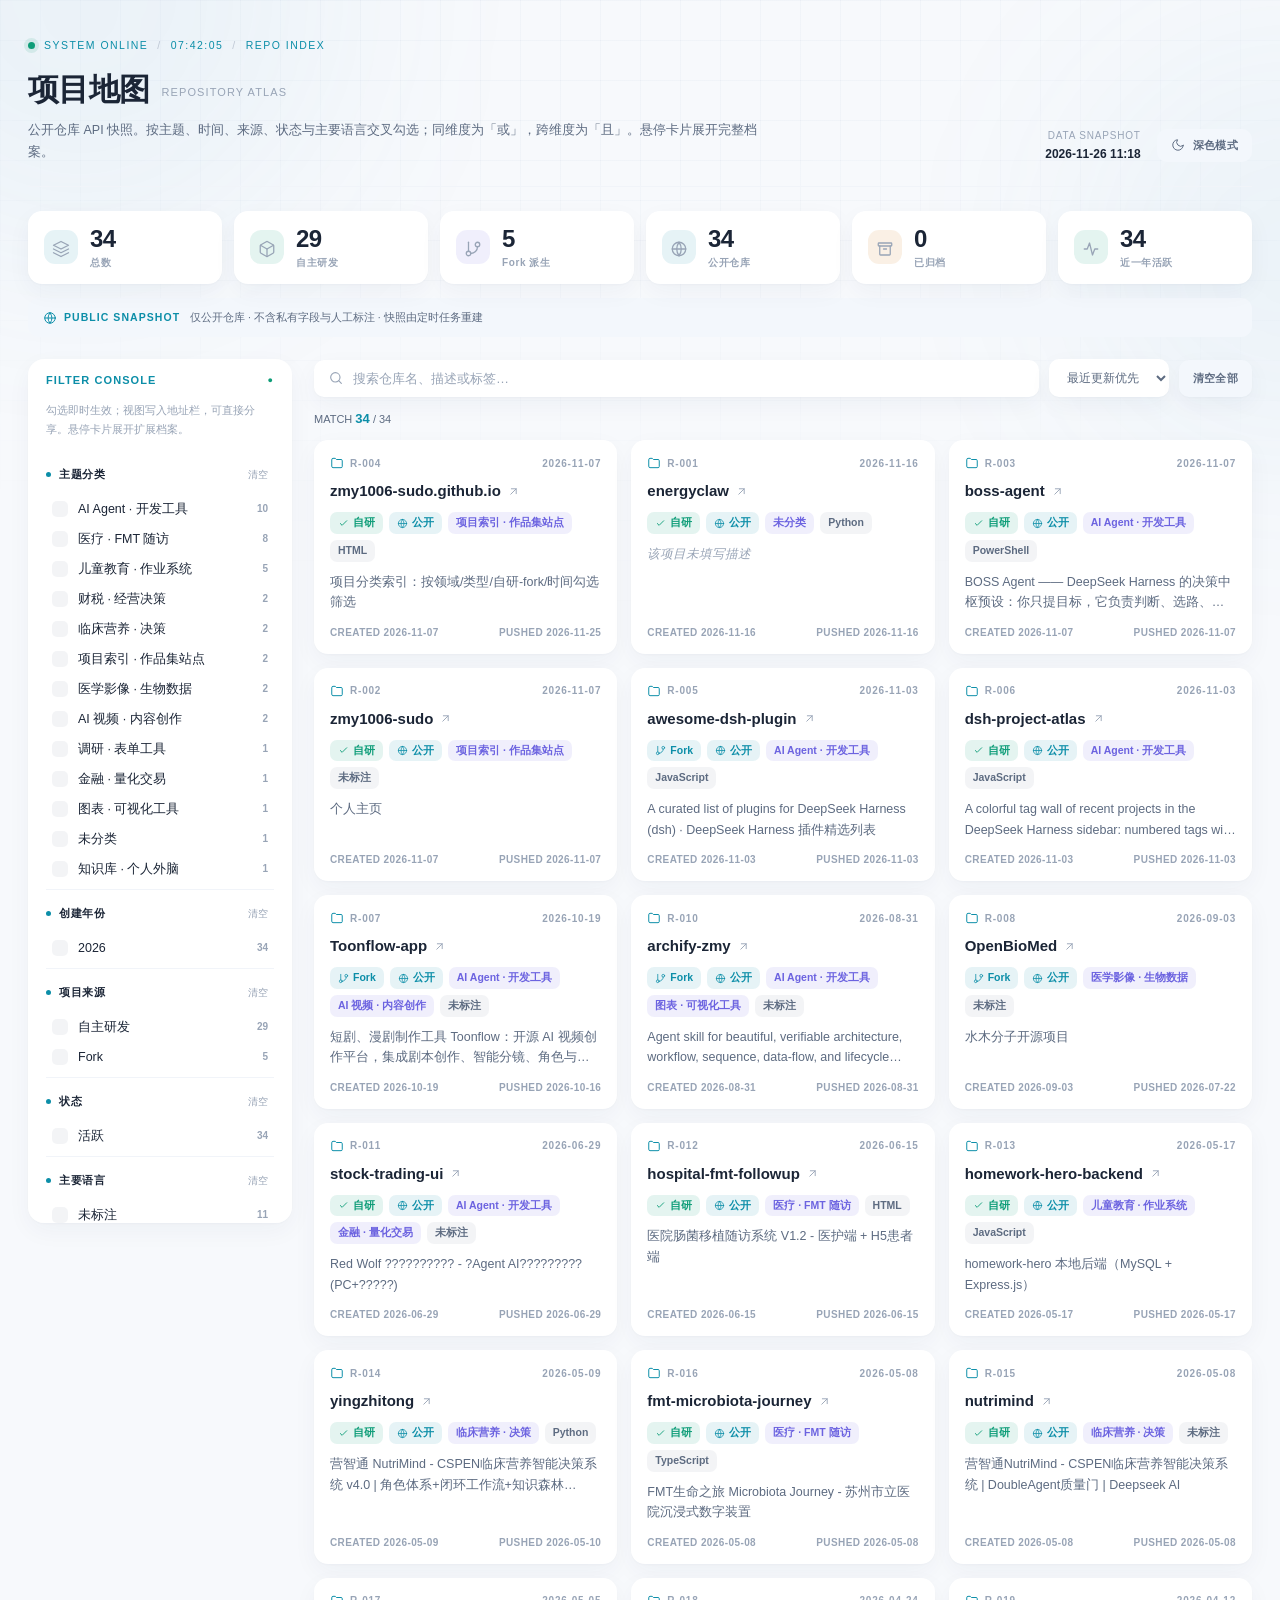
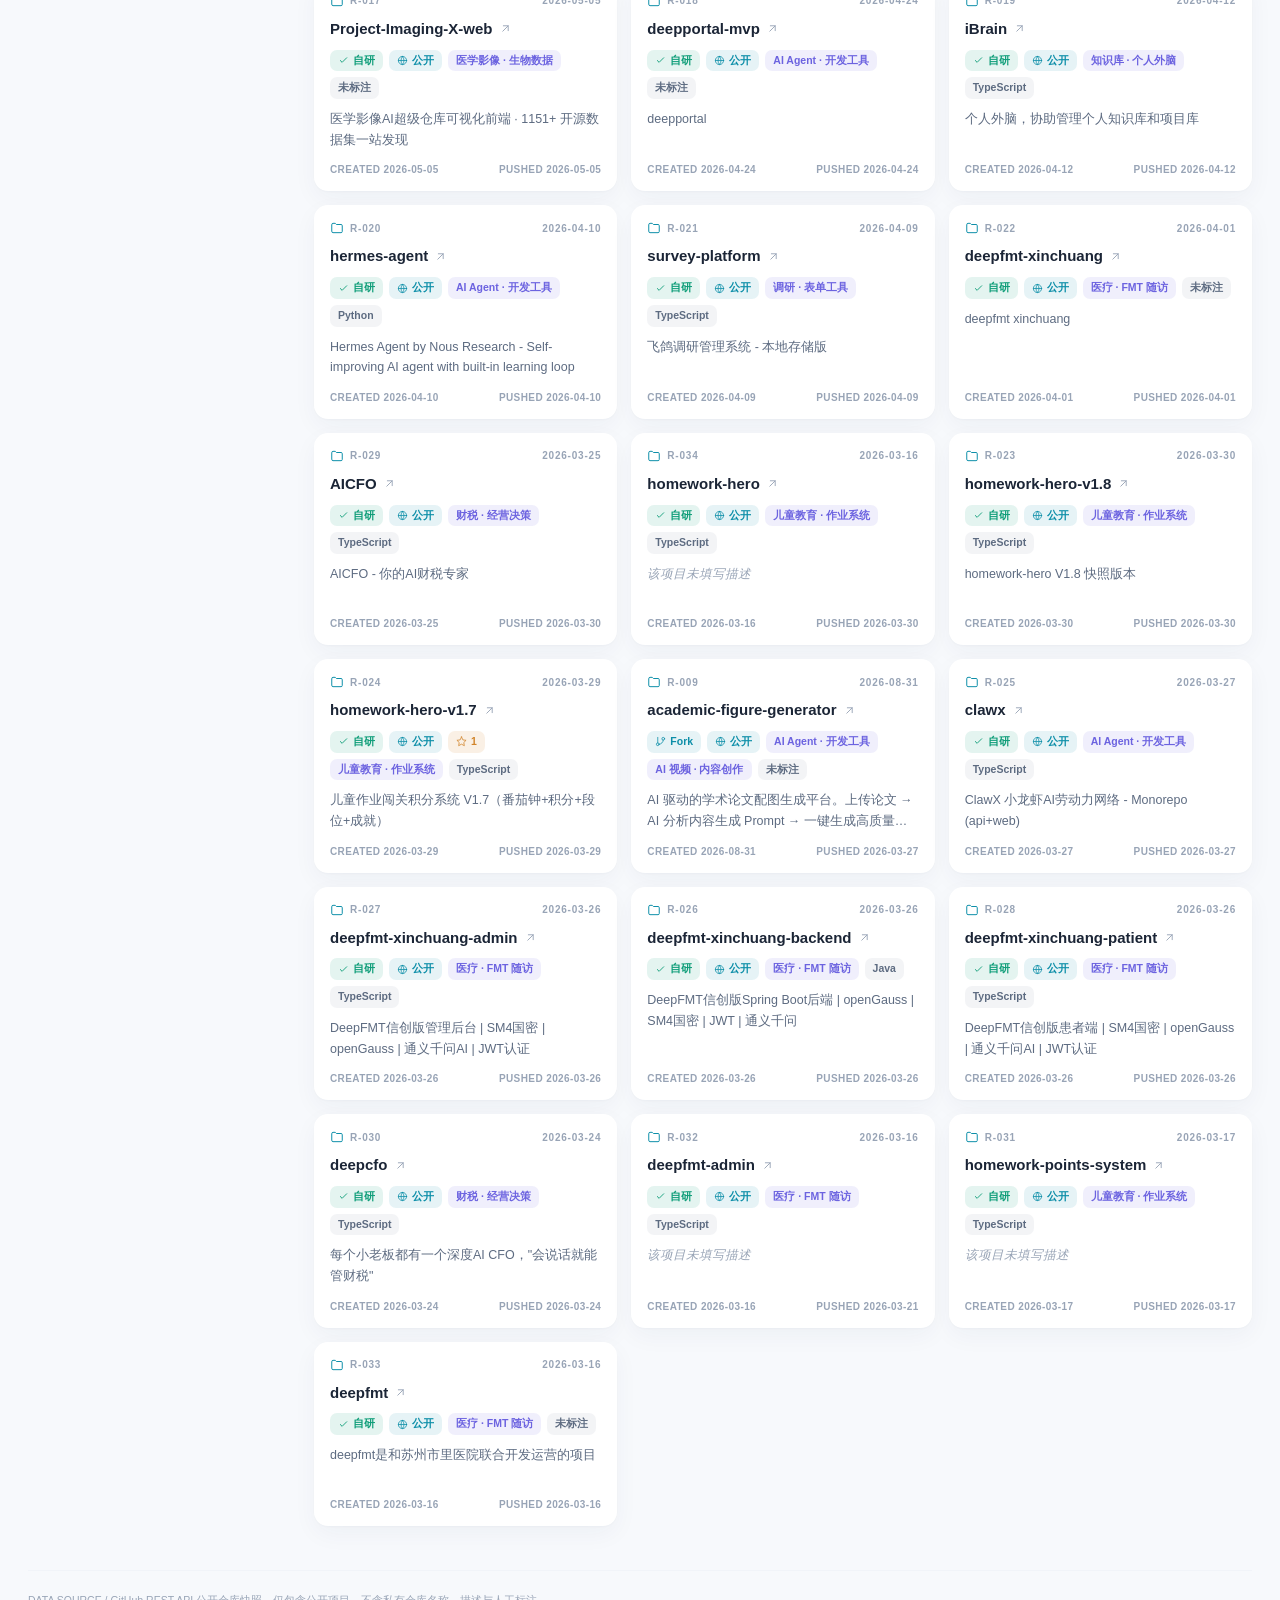
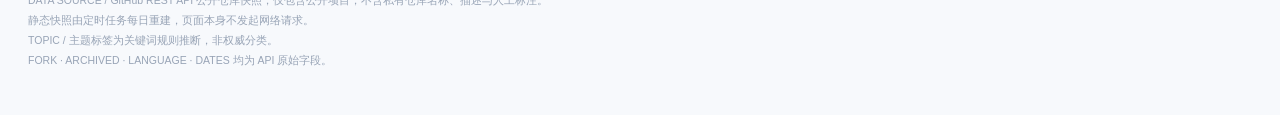
==== commit 431b4e73: "chore: refresh public repository atlas (2026-11-26 11:18)" ====
--- a/project-map/index.html
+++ b/project-map/index.html
@@ -276,7 +276,7 @@
   <footer>DATA SOURCE / GitHub REST API 公开仓库快照，仅包含公开项目，不含私有仓库名称、描述与人工标注。<br>静态快照由定时任务每日重建，页面本身不发起网络请求。<br>TOPIC / 主题标签为关键词规则推断，非权威分类。<br>FORK · ARCHIVED · LANGUAGE · DATES 均为 API 原始字段。</footer>
 </div>
 <div class="peek" id="peek" aria-hidden="true"></div>
-<script id="repo-data" type="application/json">{"items": [{"name": "energyclaw", "full": "zmy1006-sudo/energyclaw", "url": "https://github.com/zmy1006-sudo/energyclaw", "desc": "", "private": false, "fork": false, "archived": false, "created": "2026-11-16", "pushed": "2026-11-16", "updated": "2026-11-16", "lang": "Python", "topics": ["未分类"], "stars": 0, "ghTopics": [], "idx": 0}, {"name": "zmy1006-sudo", "full": "zmy1006-sudo/zmy1006-sudo", "url": "https://github.com/zmy1006-sudo/zmy1006-sudo", "desc": "个人主页", "private": false, "fork": false, "archived": false, "created": "2026-11-07", "pushed": "2026-11-07", "updated": "2026-11-07", "lang": "未标注", "topics": ["项目索引 · 作品集站点"], "stars": 0, "ghTopics": [], "idx": 1}, {"name": "boss-agent", "full": "zmy1006-sudo/boss-agent", "url": "https://github.com/zmy1006-sudo/boss-agent", "desc": "BOSS Agent —— DeepSeek Harness 的决策中枢预设：你只提目标，它负责判断、选路、派人、验收、交付。", "private": false, "fork": false, "archived": false, "created": "2026-11-07", "pushed": "2026-11-07", "updated": "2026-11-07", "lang": "PowerShell", "topics": ["AI Agent · 开发工具"], "stars": 0, "ghTopics": ["agent-preset", "ai-agent", "deepseek", "deepseek-harness", "prompt-engineering"], "idx": 2}, {"name": "zmy1006-sudo.github.io", "full": "zmy1006-sudo/zmy1006-sudo.github.io", "url": "https://github.com/zmy1006-sudo/zmy1006-sudo.github.io", "desc": "项目分类索引：按领域/类型/自研-fork/时间勾选筛选", "private": false, "fork": false, "archived": false, "created": "2026-11-07", "pushed": "2026-11-24", "updated": "2026-11-12", "lang": "HTML", "topics": ["项目索引 · 作品集站点"], "stars": 0, "ghTopics": [], "idx": 3}, {"name": "awesome-dsh-plugin", "full": "zmy1006-sudo/awesome-dsh-plugin", "url": "https://github.com/zmy1006-sudo/awesome-dsh-plugin", "desc": "A curated list of plugins for DeepSeek Harness (dsh) · DeepSeek Harness 插件精选列表", "private": false, "fork": true, "archived": false, "created": "2026-11-03", "pushed": "2026-11-03", "updated": "2026-11-03", "lang": "JavaScript", "topics": ["AI Agent · 开发工具"], "stars": 0, "ghTopics": [], "idx": 4}, {"name": "dsh-project-atlas", "full": "zmy1006-sudo/dsh-project-atlas", "url": "https://github.com/zmy1006-sudo/dsh-project-atlas", "desc": "A colorful tag wall of recent projects in the DeepSeek Harness sidebar: numbered tags with type logos that unfold into date, summary, hours, cost and next steps on hover.", "private": false, "fork": false, "archived": false, "created": "2026-11-03", "pushed": "2026-11-03", "updated": "2026-11-03", "lang": "JavaScript", "topics": ["AI Agent · 开发工具"], "stars": 0, "ghTopics": ["deepseek-harness", "dsh", "dsh-plugin", "project-archive", "sidebar-panel"], "idx": 5}, {"name": "Toonflow-app", "full": "zmy1006-sudo/Toonflow-app", "url": "https://github.com/zmy1006-sudo/Toonflow-app", "desc": "短剧、漫剧制作工具 Toonflow：开源 AI 视频创作平台，集成剧本创作、智能分镜、角色与场景资产管理、图像生成和视频生成。融合无限画布、AI Agent 与可视化工作流，支持本地部署、自选模型、跨平台客户端、MCP 与插件扩展。Open-source AI short drama and motion comic creation tool with an infinite canvas, AI agents, storyboarding, image and video generation. Self-hosted and extensible, with a canvas-based approach similar to LibTV and TapNow.", "private": false, "fork": true, "archived": false, "created": "2026-10-19", "pushed": "2026-10-16", "updated": "2026-10-19", "lang": "未标注", "topics": ["AI Agent · 开发工具", "AI 视频 · 内容创作"], "stars": 0, "ghTopics": [], "idx": 6}, {"name": "OpenBioMed", "full": "zmy1006-sudo/OpenBioMed", "url": "https://github.com/zmy1006-sudo/OpenBioMed", "desc": "水木分子开源项目", "private": false, "fork": true, "archived": false, "created": "2026-09-03", "pushed": "2026-07-22", "updated": "2026-09-03", "lang": "未标注", "topics": ["医学影像 · 生物数据"], "stars": 0, "ghTopics": [], "idx": 7}, {"name": "academic-figure-generator", "full": "zmy1006-sudo/academic-figure-generator", "url": "https://github.com/zmy1006-sudo/academic-figure-generator", "desc": "AI 驱动的学术论文配图生成平台。上传论文 → AI 分析内容生成 Prompt → 一键生成高质量科研配图，还有配套的skill可在主流agent中使用", "private": false, "fork": true, "archived": false, "created": "2026-08-31", "pushed": "2026-03-27", "updated": "2026-08-31", "lang": "未标注", "topics": ["AI Agent · 开发工具", "AI 视频 · 内容创作"], "stars": 0, "ghTopics": [], "idx": 8}, {"name": "archify-zmy", "full": "zmy1006-sudo/archify-zmy", "url": "https://github.com/zmy1006-sudo/archify-zmy", "desc": "Agent skill for beautiful, verifiable architecture, workflow, sequence, data-flow, and lifecycle diagrams—self-contained HTML with motion and crisp export.", "private": false, "fork": true, "archived": false, "created": "2026-08-31", "pushed": "2026-08-31", "updated": "2026-08-31", "lang": "未标注", "topics": ["AI Agent · 开发工具", "图表 · 可视化工具"], "stars": 0, "ghTopics": [], "idx": 9}, {"name": "stock-trading-ui", "full": "zmy1006-sudo/stock-trading-ui", "url": "https://github.com/zmy1006-sudo/stock-trading-ui", "desc": "Red Wolf ?????????? - ?Agent AI????????? (PC+?????)", "private": false, "fork": false, "archived": false, "created": "2026-06-29", "pushed": "2026-06-29", "updated": "2026-06-29", "lang": "未标注", "topics": ["AI Agent · 开发工具", "金融 · 量化交易"], "stars": 0, "ghTopics": [], "idx": 10}, {"name": "hospital-fmt-followup", "full": "zmy1006-sudo/hospital-fmt-followup", "url": "https://github.com/zmy1006-sudo/hospital-fmt-followup", "desc": "医院肠菌移植随访系统 V1.2 - 医护端 + H5患者端", "private": false, "fork": false, "archived": false, "created": "2026-06-15", "pushed": "2026-06-15", "updated": "2026-06-16", "lang": "HTML", "topics": ["医疗 · FMT 随访"], "stars": 0, "ghTopics": [], "idx": 11}, {"name": "homework-hero-backend", "full": "zmy1006-sudo/homework-hero-backend", "url": "https://github.com/zmy1006-sudo/homework-hero-backend", "desc": "homework-hero 本地后端（MySQL + Express.js）", "private": false, "fork": false, "archived": false, "created": "2026-05-17", "pushed": "2026-05-17", "updated": "2026-05-17", "lang": "JavaScript", "topics": ["儿童教育 · 作业系统"], "stars": 0, "ghTopics": [], "idx": 12}, {"name": "yingzhitong", "full": "zmy1006-sudo/yingzhitong", "url": "https://github.com/zmy1006-sudo/yingzhitong", "desc": "营智通 NutriMind - CSPEN临床营养智能决策系统 v4.0 | 角色体系+闭环工作流+知识森林+DoubleAgent质量门", "private": false, "fork": false, "archived": false, "created": "2026-05-09", "pushed": "2026-05-10", "updated": "2026-05-10", "lang": "Python", "topics": ["临床营养 · 决策"], "stars": 0, "ghTopics": [], "idx": 13}, {"name": "nutrimind", "full": "zmy1006-sudo/nutrimind", "url": "https://github.com/zmy1006-sudo/nutrimind", "desc": "营智通NutriMind - CSPEN临床营养智能决策系统 | DoubleAgent质量门 | Deepseek AI", "private": false, "fork": false, "archived": false, "created": "2026-05-08", "pushed": "2026-05-08", "updated": "2026-05-08", "lang": "未标注", "topics": ["临床营养 · 决策"], "stars": 0, "ghTopics": [], "idx": 14}, {"name": "fmt-microbiota-journey", "full": "zmy1006-sudo/fmt-microbiota-journey", "url": "https://github.com/zmy1006-sudo/fmt-microbiota-journey", "desc": "FMT生命之旅 Microbiota Journey - 苏州市立医院沉浸式数字装置", "private": false, "fork": false, "archived": false, "created": "2026-05-08", "pushed": "2026-05-08", "updated": "2026-05-08", "lang": "TypeScript", "topics": ["医疗 · FMT 随访"], "stars": 0, "ghTopics": [], "idx": 15}, {"name": "Project-Imaging-X-web", "full": "zmy1006-sudo/Project-Imaging-X-web", "url": "https://github.com/zmy1006-sudo/Project-Imaging-X-web", "desc": "医学影像AI超级仓库可视化前端 · 1151+ 开源数据集一站发现", "private": false, "fork": false, "archived": false, "created": "2026-05-05", "pushed": "2026-05-05", "updated": "2026-05-05", "lang": "未标注", "topics": ["医学影像 · 生物数据"], "stars": 0, "ghTopics": [], "idx": 16}, {"name": "deepportal-mvp", "full": "zmy1006-sudo/deepportal-mvp", "url": "https://github.com/zmy1006-sudo/deepportal-mvp", "desc": "deepportal", "private": false, "fork": false, "archived": false, "created": "2026-04-24", "pushed": "2026-04-24", "updated": "2026-04-24", "lang": "未标注", "topics": ["AI Agent · 开发工具"], "stars": 0, "ghTopics": [], "idx": 17}, {"name": "iBrain", "full": "zmy1006-sudo/iBrain", "url": "https://github.com/zmy1006-sudo/iBrain", "desc": "个人外脑，协助管理个人知识库和项目库", "private": false, "fork": false, "archived": false, "created": "2026-04-12", "pushed": "2026-04-12", "updated": "2026-04-12", "lang": "TypeScript", "topics": ["知识库 · 个人外脑"], "stars": 0, "ghTopics": [], "idx": 18}, {"name": "hermes-agent", "full": "zmy1006-sudo/hermes-agent", "url": "https://github.com/zmy1006-sudo/hermes-agent", "desc": "Hermes Agent by Nous Research - Self-improving AI agent with built-in learning loop", "private": false, "fork": false, "archived": false, "created": "2026-04-10", "pushed": "2026-04-10", "updated": "2026-04-10", "lang": "Python", "topics": ["AI Agent · 开发工具"], "stars": 0, "ghTopics": [], "idx": 19}, {"name": "survey-platform", "full": "zmy1006-sudo/survey-platform", "url": "https://github.com/zmy1006-sudo/survey-platform", "desc": "飞鸽调研管理系统 - 本地存储版", "private": false, "fork": false, "archived": false, "created": "2026-04-09", "pushed": "2026-04-09", "updated": "2026-04-09", "lang": "TypeScript", "topics": ["调研 · 表单工具"], "stars": 0, "ghTopics": [], "idx": 20}, {"name": "deepfmt-xinchuang", "full": "zmy1006-sudo/deepfmt-xinchuang", "url": "https://github.com/zmy1006-sudo/deepfmt-xinchuang", "desc": "deepfmt xinchuang ", "private": false, "fork": false, "archived": false, "created": "2026-04-01", "pushed": "2026-04-01", "updated": "2026-04-01", "lang": "未标注", "topics": ["医疗 · FMT 随访"], "stars": 0, "ghTopics": [], "idx": 21}, {"name": "homework-hero-v1.8", "full": "zmy1006-sudo/homework-hero-v1.8", "url": "https://github.com/zmy1006-sudo/homework-hero-v1.8", "desc": "homework-hero V1.8 快照版本", "private": false, "fork": false, "archived": false, "created": "2026-03-30", "pushed": "2026-03-30", "updated": "2026-03-30", "lang": "TypeScript", "topics": ["儿童教育 · 作业系统"], "stars": 0, "ghTopics": [], "idx": 22}, {"name": "homework-hero-v1.7", "full": "zmy1006-sudo/homework-hero-v1.7", "url": "https://github.com/zmy1006-sudo/homework-hero-v1.7", "desc": "儿童作业闯关积分系统 V1.7（番茄钟+积分+段位+成就）", "private": false, "fork": false, "archived": false, "created": "2026-03-29", "pushed": "2026-03-29", "updated": "2026-05-20", "lang": "TypeScript", "topics": ["儿童教育 · 作业系统"], "stars": 1, "ghTopics": [], "idx": 23}, {"name": "clawx", "full": "zmy1006-sudo/clawx", "url": "https://github.com/zmy1006-sudo/clawx", "desc": "ClawX 小龙虾AI劳动力网络 - Monorepo (api+web)", "private": false, "fork": false, "archived": false, "created": "2026-03-27", "pushed": "2026-03-27", "updated": "2026-03-27", "lang": "TypeScript", "topics": ["AI Agent · 开发工具"], "stars": 0, "ghTopics": [], "idx": 24}, {"name": "deepfmt-xinchuang-backend", "full": "zmy1006-sudo/deepfmt-xinchuang-backend", "url": "https://github.com/zmy1006-sudo/deepfmt-xinchuang-backend", "desc": "DeepFMT信创版Spring Boot后端 | openGauss | SM4国密 | JWT | 通义千问", "private": false, "fork": false, "archived": false, "created": "2026-03-26", "pushed": "2026-03-26", "updated": "2026-03-26", "lang": "Java", "topics": ["医疗 · FMT 随访"], "stars": 0, "ghTopics": [], "idx": 25}, {"name": "deepfmt-xinchuang-admin", "full": "zmy1006-sudo/deepfmt-xinchuang-admin", "url": "https://github.com/zmy1006-sudo/deepfmt-xinchuang-admin", "desc": "DeepFMT信创版管理后台 | SM4国密 | openGauss | 通义千问AI | JWT认证", "private": false, "fork": false, "archived": false, "created": "2026-03-26", "pushed": "2026-03-26", "updated": "2026-03-26", "lang": "TypeScript", "topics": ["医疗 · FMT 随访"], "stars": 0, "ghTopics": [], "idx": 26}, {"name": "deepfmt-xinchuang-patient", "full": "zmy1006-sudo/deepfmt-xinchuang-patient", "url": "https://github.com/zmy1006-sudo/deepfmt-xinchuang-patient", "desc": "DeepFMT信创版患者端 | SM4国密 | openGauss | 通义千问AI | JWT认证", "private": false, "fork": false, "archived": false, "created": "2026-03-26", "pushed": "2026-03-26", "updated": "2026-03-27", "lang": "TypeScript", "topics": ["医疗 · FMT 随访"], "stars": 0, "ghTopics": [], "idx": 27}, {"name": "AICFO", "full": "zmy1006-sudo/AICFO", "url": "https://github.com/zmy1006-sudo/AICFO", "desc": "AICFO - 你的AI财税专家", "private": false, "fork": false, "archived": false, "created": "2026-03-25", "pushed": "2026-03-30", "updated": "2026-03-30", "lang": "TypeScript", "topics": ["财税 · 经营决策"], "stars": 0, "ghTopics": [], "idx": 28}, {"name": "deepcfo", "full": "zmy1006-sudo/deepcfo", "url": "https://github.com/zmy1006-sudo/deepcfo", "desc": "每个小老板都有一个深度AI CFO，\"会说话就能管财税\"", "private": false, "fork": false, "archived": false, "created": "2026-03-24", "pushed": "2026-03-24", "updated": "2026-03-24", "lang": "TypeScript", "topics": ["财税 · 经营决策"], "stars": 0, "ghTopics": [], "idx": 29}, {"name": "homework-points-system", "full": "zmy1006-sudo/homework-points-system", "url": "https://github.com/zmy1006-sudo/homework-points-system", "desc": "", "private": false, "fork": false, "archived": false, "created": "2026-03-17", "pushed": "2026-03-17", "updated": "2026-03-17", "lang": "TypeScript", "topics": ["儿童教育 · 作业系统"], "stars": 0, "ghTopics": [], "idx": 30}, {"name": "deepfmt-admin", "full": "zmy1006-sudo/deepfmt-admin", "url": "https://github.com/zmy1006-sudo/deepfmt-admin", "desc": "", "private": false, "fork": false, "archived": false, "created": "2026-03-16", "pushed": "2026-03-21", "updated": "2026-03-21", "lang": "TypeScript", "topics": ["医疗 · FMT 随访"], "stars": 0, "ghTopics": [], "idx": 31}, {"name": "deepfmt", "full": "zmy1006-sudo/deepfmt", "url": "https://github.com/zmy1006-sudo/deepfmt", "desc": "deepfmt是和苏州市里医院联合开发运营的项目", "private": false, "fork": false, "archived": false, "created": "2026-03-16", "pushed": "2026-03-16", "updated": "2026-03-16", "lang": "未标注", "topics": ["医疗 · FMT 随访"], "stars": 0, "ghTopics": [], "idx": 32}, {"name": "homework-hero", "full": "zmy1006-sudo/homework-hero", "url": "https://github.com/zmy1006-sudo/homework-hero", "desc": "", "private": false, "fork": false, "archived": false, "created": "2026-03-16", "pushed": "2026-03-30", "updated": "2026-03-30", "lang": "TypeScript", "topics": ["儿童教育 · 作业系统"], "stars": 0, "ghTopics": [], "idx": 33}], "mode": "public", "generated": "2026-11-25 19:08"}</script>
+<script id="repo-data" type="application/json">{"items": [{"name": "energyclaw", "full": "zmy1006-sudo/energyclaw", "url": "https://github.com/zmy1006-sudo/energyclaw", "desc": "", "private": false, "fork": false, "archived": false, "created": "2026-11-16", "pushed": "2026-11-16", "updated": "2026-11-16", "lang": "Python", "topics": ["未分类"], "stars": 0, "ghTopics": [], "idx": 0}, {"name": "zmy1006-sudo", "full": "zmy1006-sudo/zmy1006-sudo", "url": "https://github.com/zmy1006-sudo/zmy1006-sudo", "desc": "个人主页", "private": false, "fork": false, "archived": false, "created": "2026-11-07", "pushed": "2026-11-07", "updated": "2026-11-07", "lang": "未标注", "topics": ["项目索引 · 作品集站点"], "stars": 0, "ghTopics": [], "idx": 1}, {"name": "boss-agent", "full": "zmy1006-sudo/boss-agent", "url": "https://github.com/zmy1006-sudo/boss-agent", "desc": "BOSS Agent —— DeepSeek Harness 的决策中枢预设：你只提目标，它负责判断、选路、派人、验收、交付。", "private": false, "fork": false, "archived": false, "created": "2026-11-07", "pushed": "2026-11-07", "updated": "2026-11-07", "lang": "PowerShell", "topics": ["AI Agent · 开发工具"], "stars": 0, "ghTopics": ["agent-preset", "ai-agent", "deepseek", "deepseek-harness", "prompt-engineering"], "idx": 2}, {"name": "zmy1006-sudo.github.io", "full": "zmy1006-sudo/zmy1006-sudo.github.io", "url": "https://github.com/zmy1006-sudo/zmy1006-sudo.github.io", "desc": "项目分类索引：按领域/类型/自研-fork/时间勾选筛选", "private": false, "fork": false, "archived": false, "created": "2026-11-07", "pushed": "2026-11-25", "updated": "2026-11-12", "lang": "HTML", "topics": ["项目索引 · 作品集站点"], "stars": 0, "ghTopics": [], "idx": 3}, {"name": "awesome-dsh-plugin", "full": "zmy1006-sudo/awesome-dsh-plugin", "url": "https://github.com/zmy1006-sudo/awesome-dsh-plugin", "desc": "A curated list of plugins for DeepSeek Harness (dsh) · DeepSeek Harness 插件精选列表", "private": false, "fork": true, "archived": false, "created": "2026-11-03", "pushed": "2026-11-03", "updated": "2026-11-03", "lang": "JavaScript", "topics": ["AI Agent · 开发工具"], "stars": 0, "ghTopics": [], "idx": 4}, {"name": "dsh-project-atlas", "full": "zmy1006-sudo/dsh-project-atlas", "url": "https://github.com/zmy1006-sudo/dsh-project-atlas", "desc": "A colorful tag wall of recent projects in the DeepSeek Harness sidebar: numbered tags with type logos that unfold into date, summary, hours, cost and next steps on hover.", "private": false, "fork": false, "archived": false, "created": "2026-11-03", "pushed": "2026-11-03", "updated": "2026-11-03", "lang": "JavaScript", "topics": ["AI Agent · 开发工具"], "stars": 0, "ghTopics": ["deepseek-harness", "dsh", "dsh-plugin", "project-archive", "sidebar-panel"], "idx": 5}, {"name": "Toonflow-app", "full": "zmy1006-sudo/Toonflow-app", "url": "https://github.com/zmy1006-sudo/Toonflow-app", "desc": "短剧、漫剧制作工具 Toonflow：开源 AI 视频创作平台，集成剧本创作、智能分镜、角色与场景资产管理、图像生成和视频生成。融合无限画布、AI Agent 与可视化工作流，支持本地部署、自选模型、跨平台客户端、MCP 与插件扩展。Open-source AI short drama and motion comic creation tool with an infinite canvas, AI agents, storyboarding, image and video generation. Self-hosted and extensible, with a canvas-based approach similar to LibTV and TapNow.", "private": false, "fork": true, "archived": false, "created": "2026-10-19", "pushed": "2026-10-16", "updated": "2026-10-19", "lang": "未标注", "topics": ["AI Agent · 开发工具", "AI 视频 · 内容创作"], "stars": 0, "ghTopics": [], "idx": 6}, {"name": "OpenBioMed", "full": "zmy1006-sudo/OpenBioMed", "url": "https://github.com/zmy1006-sudo/OpenBioMed", "desc": "水木分子开源项目", "private": false, "fork": true, "archived": false, "created": "2026-09-03", "pushed": "2026-07-22", "updated": "2026-09-03", "lang": "未标注", "topics": ["医学影像 · 生物数据"], "stars": 0, "ghTopics": [], "idx": 7}, {"name": "academic-figure-generator", "full": "zmy1006-sudo/academic-figure-generator", "url": "https://github.com/zmy1006-sudo/academic-figure-generator", "desc": "AI 驱动的学术论文配图生成平台。上传论文 → AI 分析内容生成 Prompt → 一键生成高质量科研配图，还有配套的skill可在主流agent中使用", "private": false, "fork": true, "archived": false, "created": "2026-08-31", "pushed": "2026-03-27", "updated": "2026-08-31", "lang": "未标注", "topics": ["AI Agent · 开发工具", "AI 视频 · 内容创作"], "stars": 0, "ghTopics": [], "idx": 8}, {"name": "archify-zmy", "full": "zmy1006-sudo/archify-zmy", "url": "https://github.com/zmy1006-sudo/archify-zmy", "desc": "Agent skill for beautiful, verifiable architecture, workflow, sequence, data-flow, and lifecycle diagrams—self-contained HTML with motion and crisp export.", "private": false, "fork": true, "archived": false, "created": "2026-08-31", "pushed": "2026-08-31", "updated": "2026-08-31", "lang": "未标注", "topics": ["AI Agent · 开发工具", "图表 · 可视化工具"], "stars": 0, "ghTopics": [], "idx": 9}, {"name": "stock-trading-ui", "full": "zmy1006-sudo/stock-trading-ui", "url": "https://github.com/zmy1006-sudo/stock-trading-ui", "desc": "Red Wolf ?????????? - ?Agent AI????????? (PC+?????)", "private": false, "fork": false, "archived": false, "created": "2026-06-29", "pushed": "2026-06-29", "updated": "2026-06-29", "lang": "未标注", "topics": ["AI Agent · 开发工具", "金融 · 量化交易"], "stars": 0, "ghTopics": [], "idx": 10}, {"name": "hospital-fmt-followup", "full": "zmy1006-sudo/hospital-fmt-followup", "url": "https://github.com/zmy1006-sudo/hospital-fmt-followup", "desc": "医院肠菌移植随访系统 V1.2 - 医护端 + H5患者端", "private": false, "fork": false, "archived": false, "created": "2026-06-15", "pushed": "2026-06-15", "updated": "2026-06-16", "lang": "HTML", "topics": ["医疗 · FMT 随访"], "stars": 0, "ghTopics": [], "idx": 11}, {"name": "homework-hero-backend", "full": "zmy1006-sudo/homework-hero-backend", "url": "https://github.com/zmy1006-sudo/homework-hero-backend", "desc": "homework-hero 本地后端（MySQL + Express.js）", "private": false, "fork": false, "archived": false, "created": "2026-05-17", "pushed": "2026-05-17", "updated": "2026-05-17", "lang": "JavaScript", "topics": ["儿童教育 · 作业系统"], "stars": 0, "ghTopics": [], "idx": 12}, {"name": "yingzhitong", "full": "zmy1006-sudo/yingzhitong", "url": "https://github.com/zmy1006-sudo/yingzhitong", "desc": "营智通 NutriMind - CSPEN临床营养智能决策系统 v4.0 | 角色体系+闭环工作流+知识森林+DoubleAgent质量门", "private": false, "fork": false, "archived": false, "created": "2026-05-09", "pushed": "2026-05-10", "updated": "2026-05-10", "lang": "Python", "topics": ["临床营养 · 决策"], "stars": 0, "ghTopics": [], "idx": 13}, {"name": "nutrimind", "full": "zmy1006-sudo/nutrimind", "url": "https://github.com/zmy1006-sudo/nutrimind", "desc": "营智通NutriMind - CSPEN临床营养智能决策系统 | DoubleAgent质量门 | Deepseek AI", "private": false, "fork": false, "archived": false, "created": "2026-05-08", "pushed": "2026-05-08", "updated": "2026-05-08", "lang": "未标注", "topics": ["临床营养 · 决策"], "stars": 0, "ghTopics": [], "idx": 14}, {"name": "fmt-microbiota-journey", "full": "zmy1006-sudo/fmt-microbiota-journey", "url": "https://github.com/zmy1006-sudo/fmt-microbiota-journey", "desc": "FMT生命之旅 Microbiota Journey - 苏州市立医院沉浸式数字装置", "private": false, "fork": false, "archived": false, "created": "2026-05-08", "pushed": "2026-05-08", "updated": "2026-05-08", "lang": "TypeScript", "topics": ["医疗 · FMT 随访"], "stars": 0, "ghTopics": [], "idx": 15}, {"name": "Project-Imaging-X-web", "full": "zmy1006-sudo/Project-Imaging-X-web", "url": "https://github.com/zmy1006-sudo/Project-Imaging-X-web", "desc": "医学影像AI超级仓库可视化前端 · 1151+ 开源数据集一站发现", "private": false, "fork": false, "archived": false, "created": "2026-05-05", "pushed": "2026-05-05", "updated": "2026-05-05", "lang": "未标注", "topics": ["医学影像 · 生物数据"], "stars": 0, "ghTopics": [], "idx": 16}, {"name": "deepportal-mvp", "full": "zmy1006-sudo/deepportal-mvp", "url": "https://github.com/zmy1006-sudo/deepportal-mvp", "desc": "deepportal", "private": false, "fork": false, "archived": false, "created": "2026-04-24", "pushed": "2026-04-24", "updated": "2026-04-24", "lang": "未标注", "topics": ["AI Agent · 开发工具"], "stars": 0, "ghTopics": [], "idx": 17}, {"name": "iBrain", "full": "zmy1006-sudo/iBrain", "url": "https://github.com/zmy1006-sudo/iBrain", "desc": "个人外脑，协助管理个人知识库和项目库", "private": false, "fork": false, "archived": false, "created": "2026-04-12", "pushed": "2026-04-12", "updated": "2026-04-12", "lang": "TypeScript", "topics": ["知识库 · 个人外脑"], "stars": 0, "ghTopics": [], "idx": 18}, {"name": "hermes-agent", "full": "zmy1006-sudo/hermes-agent", "url": "https://github.com/zmy1006-sudo/hermes-agent", "desc": "Hermes Agent by Nous Research - Self-improving AI agent with built-in learning loop", "private": false, "fork": false, "archived": false, "created": "2026-04-10", "pushed": "2026-04-10", "updated": "2026-04-10", "lang": "Python", "topics": ["AI Agent · 开发工具"], "stars": 0, "ghTopics": [], "idx": 19}, {"name": "survey-platform", "full": "zmy1006-sudo/survey-platform", "url": "https://github.com/zmy1006-sudo/survey-platform", "desc": "飞鸽调研管理系统 - 本地存储版", "private": false, "fork": false, "archived": false, "created": "2026-04-09", "pushed": "2026-04-09", "updated": "2026-04-09", "lang": "TypeScript", "topics": ["调研 · 表单工具"], "stars": 0, "ghTopics": [], "idx": 20}, {"name": "deepfmt-xinchuang", "full": "zmy1006-sudo/deepfmt-xinchuang", "url": "https://github.com/zmy1006-sudo/deepfmt-xinchuang", "desc": "deepfmt xinchuang ", "private": false, "fork": false, "archived": false, "created": "2026-04-01", "pushed": "2026-04-01", "updated": "2026-04-01", "lang": "未标注", "topics": ["医疗 · FMT 随访"], "stars": 0, "ghTopics": [], "idx": 21}, {"name": "homework-hero-v1.8", "full": "zmy1006-sudo/homework-hero-v1.8", "url": "https://github.com/zmy1006-sudo/homework-hero-v1.8", "desc": "homework-hero V1.8 快照版本", "private": false, "fork": false, "archived": false, "created": "2026-03-30", "pushed": "2026-03-30", "updated": "2026-03-30", "lang": "TypeScript", "topics": ["儿童教育 · 作业系统"], "stars": 0, "ghTopics": [], "idx": 22}, {"name": "homework-hero-v1.7", "full": "zmy1006-sudo/homework-hero-v1.7", "url": "https://github.com/zmy1006-sudo/homework-hero-v1.7", "desc": "儿童作业闯关积分系统 V1.7（番茄钟+积分+段位+成就）", "private": false, "fork": false, "archived": false, "created": "2026-03-29", "pushed": "2026-03-29", "updated": "2026-05-20", "lang": "TypeScript", "topics": ["儿童教育 · 作业系统"], "stars": 1, "ghTopics": [], "idx": 23}, {"name": "clawx", "full": "zmy1006-sudo/clawx", "url": "https://github.com/zmy1006-sudo/clawx", "desc": "ClawX 小龙虾AI劳动力网络 - Monorepo (api+web)", "private": false, "fork": false, "archived": false, "created": "2026-03-27", "pushed": "2026-03-27", "updated": "2026-03-27", "lang": "TypeScript", "topics": ["AI Agent · 开发工具"], "stars": 0, "ghTopics": [], "idx": 24}, {"name": "deepfmt-xinchuang-backend", "full": "zmy1006-sudo/deepfmt-xinchuang-backend", "url": "https://github.com/zmy1006-sudo/deepfmt-xinchuang-backend", "desc": "DeepFMT信创版Spring Boot后端 | openGauss | SM4国密 | JWT | 通义千问", "private": false, "fork": false, "archived": false, "created": "2026-03-26", "pushed": "2026-03-26", "updated": "2026-03-26", "lang": "Java", "topics": ["医疗 · FMT 随访"], "stars": 0, "ghTopics": [], "idx": 25}, {"name": "deepfmt-xinchuang-admin", "full": "zmy1006-sudo/deepfmt-xinchuang-admin", "url": "https://github.com/zmy1006-sudo/deepfmt-xinchuang-admin", "desc": "DeepFMT信创版管理后台 | SM4国密 | openGauss | 通义千问AI | JWT认证", "private": false, "fork": false, "archived": false, "created": "2026-03-26", "pushed": "2026-03-26", "updated": "2026-03-26", "lang": "TypeScript", "topics": ["医疗 · FMT 随访"], "stars": 0, "ghTopics": [], "idx": 26}, {"name": "deepfmt-xinchuang-patient", "full": "zmy1006-sudo/deepfmt-xinchuang-patient", "url": "https://github.com/zmy1006-sudo/deepfmt-xinchuang-patient", "desc": "DeepFMT信创版患者端 | SM4国密 | openGauss | 通义千问AI | JWT认证", "private": false, "fork": false, "archived": false, "created": "2026-03-26", "pushed": "2026-03-26", "updated": "2026-03-27", "lang": "TypeScript", "topics": ["医疗 · FMT 随访"], "stars": 0, "ghTopics": [], "idx": 27}, {"name": "AICFO", "full": "zmy1006-sudo/AICFO", "url": "https://github.com/zmy1006-sudo/AICFO", "desc": "AICFO - 你的AI财税专家", "private": false, "fork": false, "archived": false, "created": "2026-03-25", "pushed": "2026-03-30", "updated": "2026-03-30", "lang": "TypeScript", "topics": ["财税 · 经营决策"], "stars": 0, "ghTopics": [], "idx": 28}, {"name": "deepcfo", "full": "zmy1006-sudo/deepcfo", "url": "https://github.com/zmy1006-sudo/deepcfo", "desc": "每个小老板都有一个深度AI CFO，\"会说话就能管财税\"", "private": false, "fork": false, "archived": false, "created": "2026-03-24", "pushed": "2026-03-24", "updated": "2026-03-24", "lang": "TypeScript", "topics": ["财税 · 经营决策"], "stars": 0, "ghTopics": [], "idx": 29}, {"name": "homework-points-system", "full": "zmy1006-sudo/homework-points-system", "url": "https://github.com/zmy1006-sudo/homework-points-system", "desc": "", "private": false, "fork": false, "archived": false, "created": "2026-03-17", "pushed": "2026-03-17", "updated": "2026-03-17", "lang": "TypeScript", "topics": ["儿童教育 · 作业系统"], "stars": 0, "ghTopics": [], "idx": 30}, {"name": "deepfmt-admin", "full": "zmy1006-sudo/deepfmt-admin", "url": "https://github.com/zmy1006-sudo/deepfmt-admin", "desc": "", "private": false, "fork": false, "archived": false, "created": "2026-03-16", "pushed": "2026-03-21", "updated": "2026-03-21", "lang": "TypeScript", "topics": ["医疗 · FMT 随访"], "stars": 0, "ghTopics": [], "idx": 31}, {"name": "deepfmt", "full": "zmy1006-sudo/deepfmt", "url": "https://github.com/zmy1006-sudo/deepfmt", "desc": "deepfmt是和苏州市里医院联合开发运营的项目", "private": false, "fork": false, "archived": false, "created": "2026-03-16", "pushed": "2026-03-16", "updated": "2026-03-16", "lang": "未标注", "topics": ["医疗 · FMT 随访"], "stars": 0, "ghTopics": [], "idx": 32}, {"name": "homework-hero", "full": "zmy1006-sudo/homework-hero", "url": "https://github.com/zmy1006-sudo/homework-hero", "desc": "", "private": false, "fork": false, "archived": false, "created": "2026-03-16", "pushed": "2026-03-30", "updated": "2026-03-30", "lang": "TypeScript", "topics": ["儿童教育 · 作业系统"], "stars": 0, "ghTopics": [], "idx": 33}], "mode": "public", "generated": "2026-11-26 11:18"}</script>
 <script>
 (function(){
   'use strict';
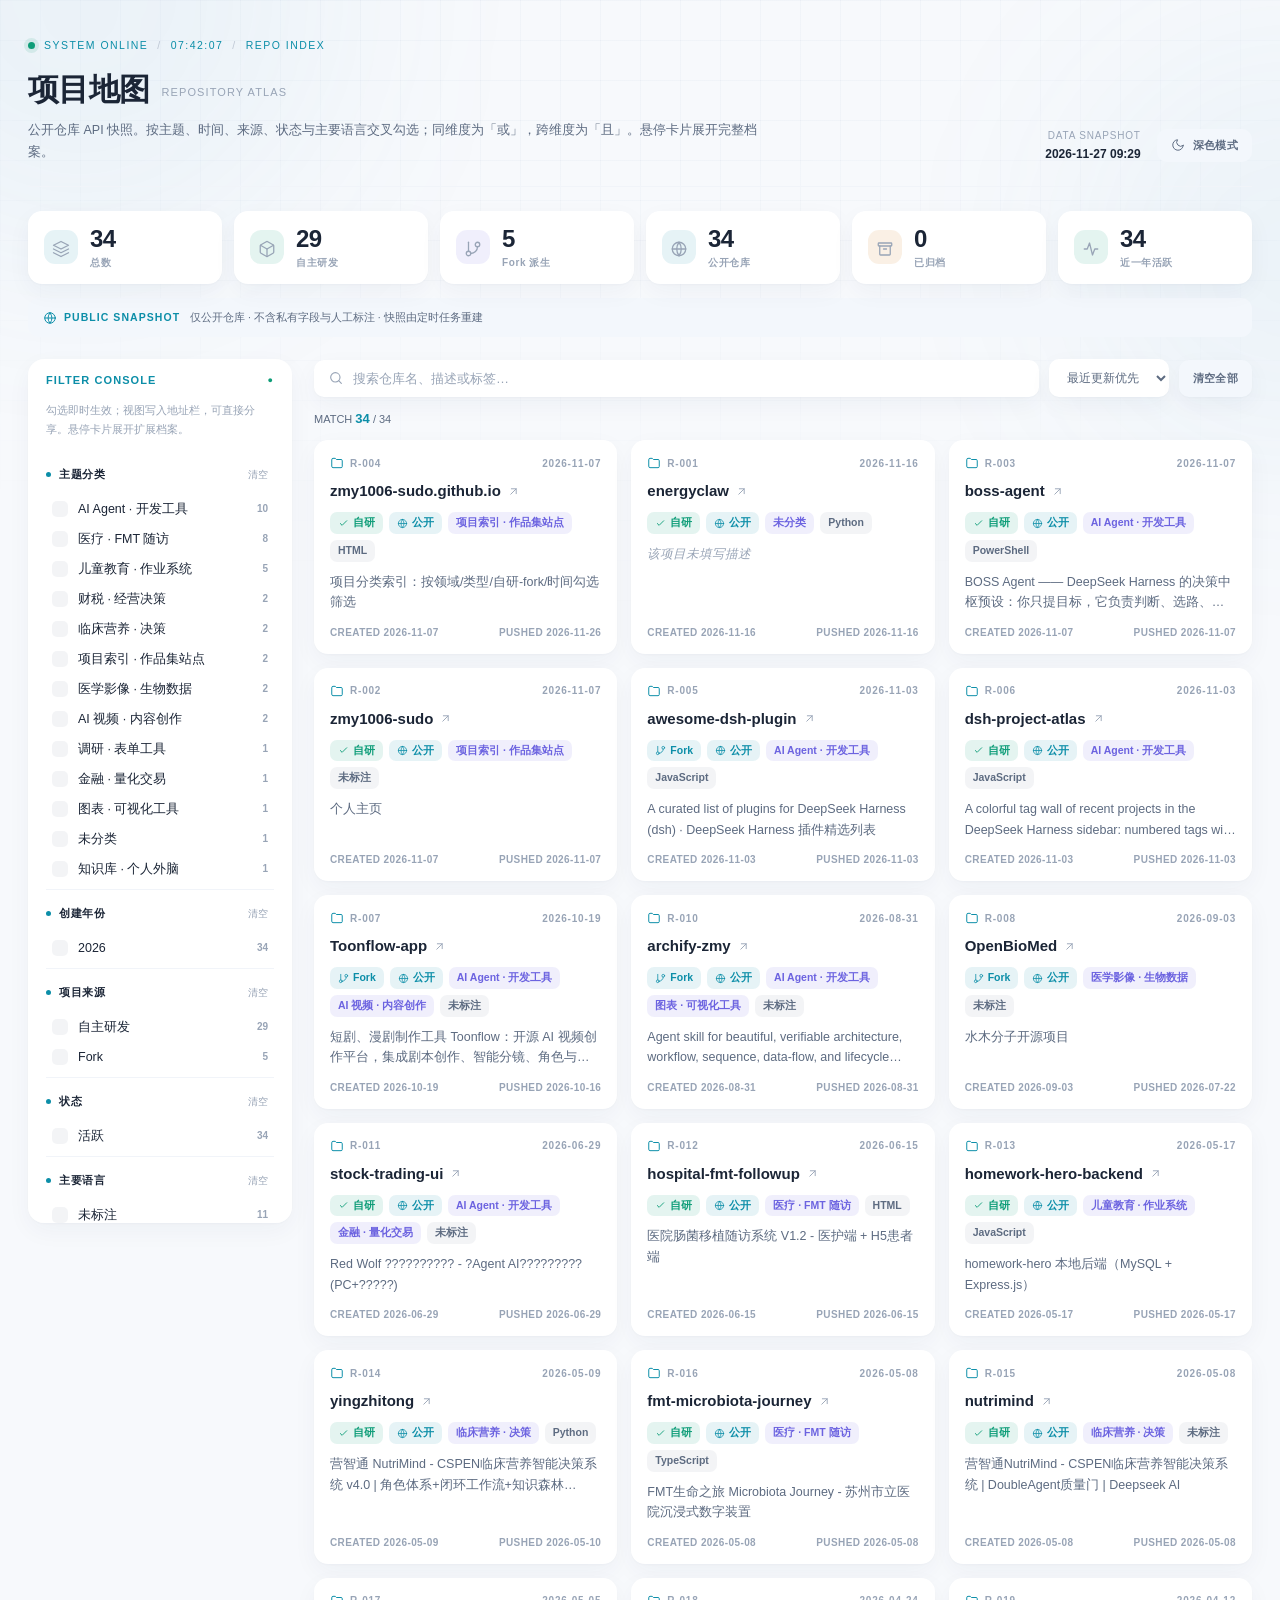
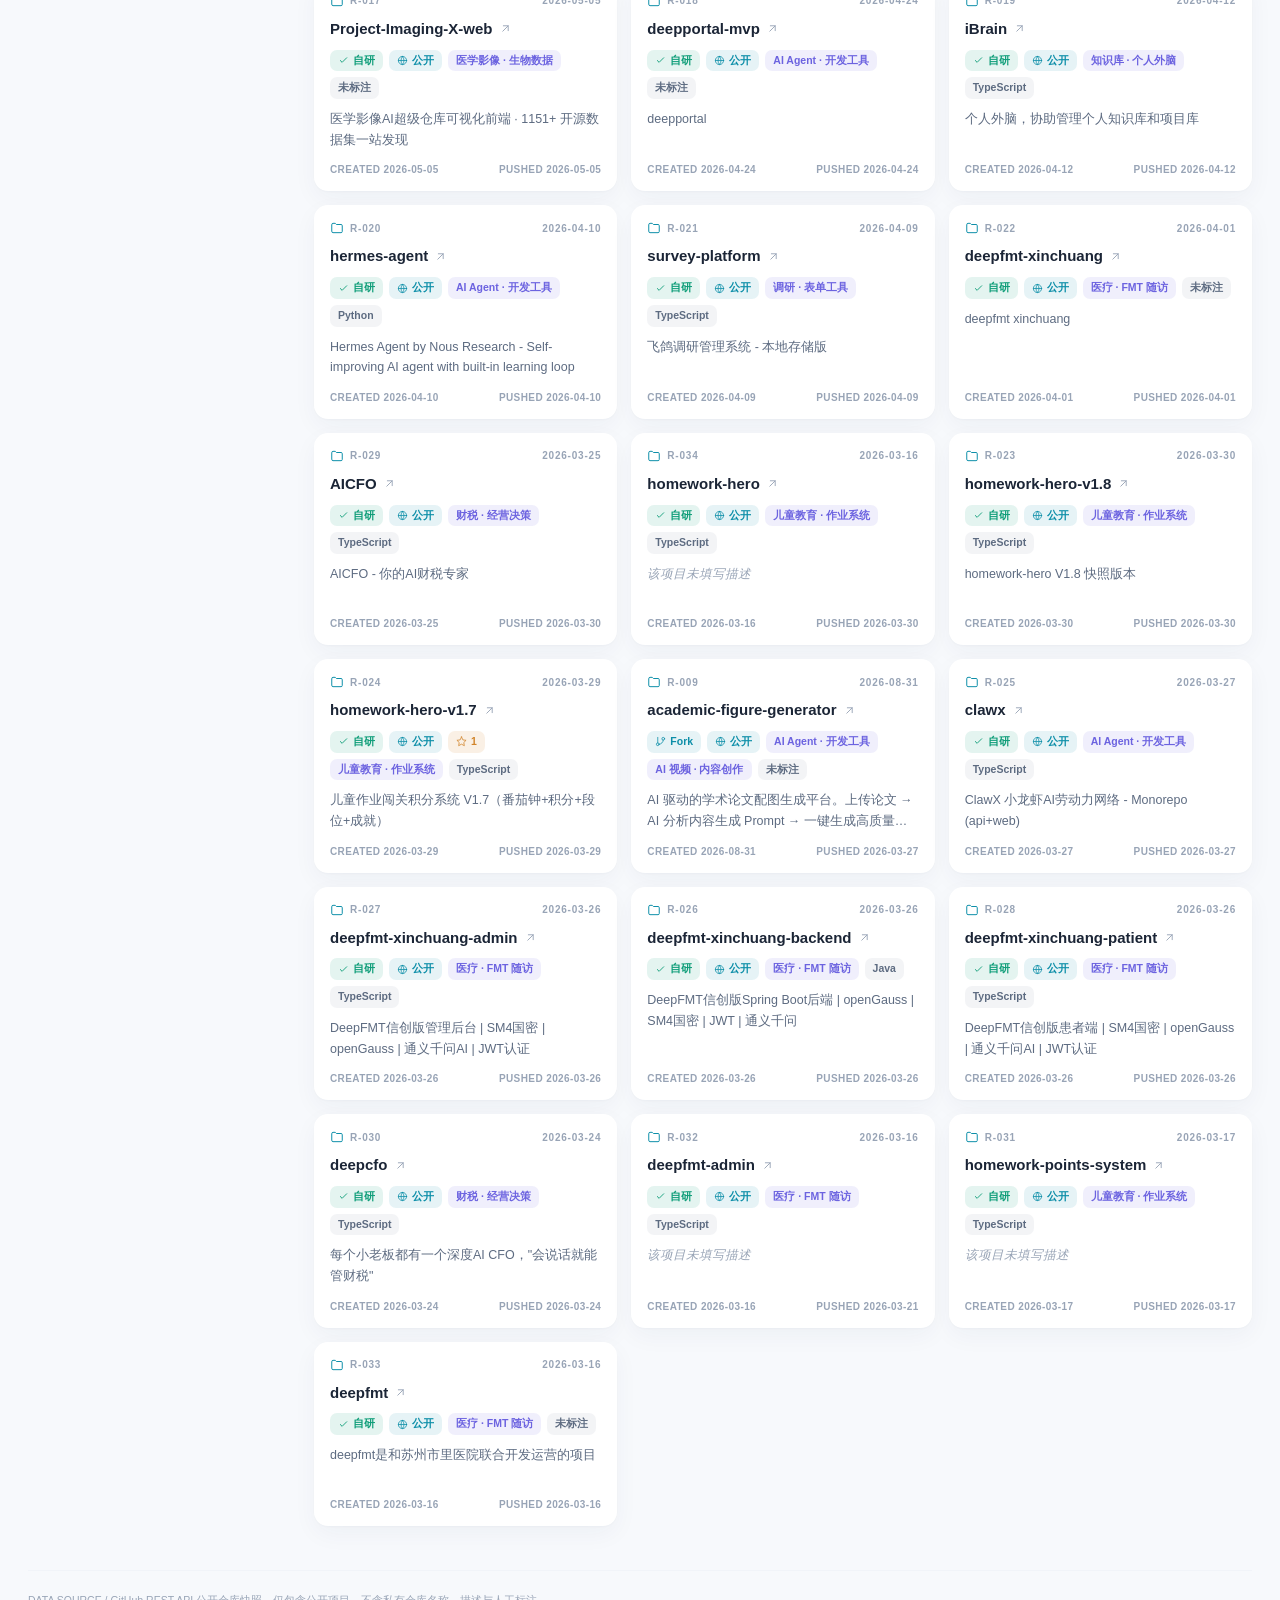
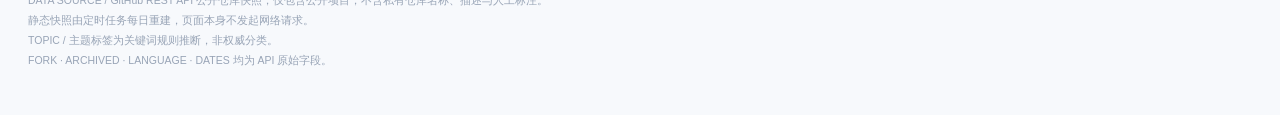
==== commit 42aebaeb: "chore: refresh public repository atlas (2026-11-27 09:29)" ====
--- a/project-map/index.html
+++ b/project-map/index.html
@@ -276,7 +276,7 @@
   <footer>DATA SOURCE / GitHub REST API 公开仓库快照，仅包含公开项目，不含私有仓库名称、描述与人工标注。<br>静态快照由定时任务每日重建，页面本身不发起网络请求。<br>TOPIC / 主题标签为关键词规则推断，非权威分类。<br>FORK · ARCHIVED · LANGUAGE · DATES 均为 API 原始字段。</footer>
 </div>
 <div class="peek" id="peek" aria-hidden="true"></div>
-<script id="repo-data" type="application/json">{"items": [{"name": "energyclaw", "full": "zmy1006-sudo/energyclaw", "url": "https://github.com/zmy1006-sudo/energyclaw", "desc": "", "private": false, "fork": false, "archived": false, "created": "2026-11-16", "pushed": "2026-11-16", "updated": "2026-11-16", "lang": "Python", "topics": ["未分类"], "stars": 0, "ghTopics": [], "idx": 0}, {"name": "zmy1006-sudo", "full": "zmy1006-sudo/zmy1006-sudo", "url": "https://github.com/zmy1006-sudo/zmy1006-sudo", "desc": "个人主页", "private": false, "fork": false, "archived": false, "created": "2026-11-07", "pushed": "2026-11-07", "updated": "2026-11-07", "lang": "未标注", "topics": ["项目索引 · 作品集站点"], "stars": 0, "ghTopics": [], "idx": 1}, {"name": "boss-agent", "full": "zmy1006-sudo/boss-agent", "url": "https://github.com/zmy1006-sudo/boss-agent", "desc": "BOSS Agent —— DeepSeek Harness 的决策中枢预设：你只提目标，它负责判断、选路、派人、验收、交付。", "private": false, "fork": false, "archived": false, "created": "2026-11-07", "pushed": "2026-11-07", "updated": "2026-11-07", "lang": "PowerShell", "topics": ["AI Agent · 开发工具"], "stars": 0, "ghTopics": ["agent-preset", "ai-agent", "deepseek", "deepseek-harness", "prompt-engineering"], "idx": 2}, {"name": "zmy1006-sudo.github.io", "full": "zmy1006-sudo/zmy1006-sudo.github.io", "url": "https://github.com/zmy1006-sudo/zmy1006-sudo.github.io", "desc": "项目分类索引：按领域/类型/自研-fork/时间勾选筛选", "private": false, "fork": false, "archived": false, "created": "2026-11-07", "pushed": "2026-11-25", "updated": "2026-11-12", "lang": "HTML", "topics": ["项目索引 · 作品集站点"], "stars": 0, "ghTopics": [], "idx": 3}, {"name": "awesome-dsh-plugin", "full": "zmy1006-sudo/awesome-dsh-plugin", "url": "https://github.com/zmy1006-sudo/awesome-dsh-plugin", "desc": "A curated list of plugins for DeepSeek Harness (dsh) · DeepSeek Harness 插件精选列表", "private": false, "fork": true, "archived": false, "created": "2026-11-03", "pushed": "2026-11-03", "updated": "2026-11-03", "lang": "JavaScript", "topics": ["AI Agent · 开发工具"], "stars": 0, "ghTopics": [], "idx": 4}, {"name": "dsh-project-atlas", "full": "zmy1006-sudo/dsh-project-atlas", "url": "https://github.com/zmy1006-sudo/dsh-project-atlas", "desc": "A colorful tag wall of recent projects in the DeepSeek Harness sidebar: numbered tags with type logos that unfold into date, summary, hours, cost and next steps on hover.", "private": false, "fork": false, "archived": false, "created": "2026-11-03", "pushed": "2026-11-03", "updated": "2026-11-03", "lang": "JavaScript", "topics": ["AI Agent · 开发工具"], "stars": 0, "ghTopics": ["deepseek-harness", "dsh", "dsh-plugin", "project-archive", "sidebar-panel"], "idx": 5}, {"name": "Toonflow-app", "full": "zmy1006-sudo/Toonflow-app", "url": "https://github.com/zmy1006-sudo/Toonflow-app", "desc": "短剧、漫剧制作工具 Toonflow：开源 AI 视频创作平台，集成剧本创作、智能分镜、角色与场景资产管理、图像生成和视频生成。融合无限画布、AI Agent 与可视化工作流，支持本地部署、自选模型、跨平台客户端、MCP 与插件扩展。Open-source AI short drama and motion comic creation tool with an infinite canvas, AI agents, storyboarding, image and video generation. Self-hosted and extensible, with a canvas-based approach similar to LibTV and TapNow.", "private": false, "fork": true, "archived": false, "created": "2026-10-19", "pushed": "2026-10-16", "updated": "2026-10-19", "lang": "未标注", "topics": ["AI Agent · 开发工具", "AI 视频 · 内容创作"], "stars": 0, "ghTopics": [], "idx": 6}, {"name": "OpenBioMed", "full": "zmy1006-sudo/OpenBioMed", "url": "https://github.com/zmy1006-sudo/OpenBioMed", "desc": "水木分子开源项目", "private": false, "fork": true, "archived": false, "created": "2026-09-03", "pushed": "2026-07-22", "updated": "2026-09-03", "lang": "未标注", "topics": ["医学影像 · 生物数据"], "stars": 0, "ghTopics": [], "idx": 7}, {"name": "academic-figure-generator", "full": "zmy1006-sudo/academic-figure-generator", "url": "https://github.com/zmy1006-sudo/academic-figure-generator", "desc": "AI 驱动的学术论文配图生成平台。上传论文 → AI 分析内容生成 Prompt → 一键生成高质量科研配图，还有配套的skill可在主流agent中使用", "private": false, "fork": true, "archived": false, "created": "2026-08-31", "pushed": "2026-03-27", "updated": "2026-08-31", "lang": "未标注", "topics": ["AI Agent · 开发工具", "AI 视频 · 内容创作"], "stars": 0, "ghTopics": [], "idx": 8}, {"name": "archify-zmy", "full": "zmy1006-sudo/archify-zmy", "url": "https://github.com/zmy1006-sudo/archify-zmy", "desc": "Agent skill for beautiful, verifiable architecture, workflow, sequence, data-flow, and lifecycle diagrams—self-contained HTML with motion and crisp export.", "private": false, "fork": true, "archived": false, "created": "2026-08-31", "pushed": "2026-08-31", "updated": "2026-08-31", "lang": "未标注", "topics": ["AI Agent · 开发工具", "图表 · 可视化工具"], "stars": 0, "ghTopics": [], "idx": 9}, {"name": "stock-trading-ui", "full": "zmy1006-sudo/stock-trading-ui", "url": "https://github.com/zmy1006-sudo/stock-trading-ui", "desc": "Red Wolf ?????????? - ?Agent AI????????? (PC+?????)", "private": false, "fork": false, "archived": false, "created": "2026-06-29", "pushed": "2026-06-29", "updated": "2026-06-29", "lang": "未标注", "topics": ["AI Agent · 开发工具", "金融 · 量化交易"], "stars": 0, "ghTopics": [], "idx": 10}, {"name": "hospital-fmt-followup", "full": "zmy1006-sudo/hospital-fmt-followup", "url": "https://github.com/zmy1006-sudo/hospital-fmt-followup", "desc": "医院肠菌移植随访系统 V1.2 - 医护端 + H5患者端", "private": false, "fork": false, "archived": false, "created": "2026-06-15", "pushed": "2026-06-15", "updated": "2026-06-16", "lang": "HTML", "topics": ["医疗 · FMT 随访"], "stars": 0, "ghTopics": [], "idx": 11}, {"name": "homework-hero-backend", "full": "zmy1006-sudo/homework-hero-backend", "url": "https://github.com/zmy1006-sudo/homework-hero-backend", "desc": "homework-hero 本地后端（MySQL + Express.js）", "private": false, "fork": false, "archived": false, "created": "2026-05-17", "pushed": "2026-05-17", "updated": "2026-05-17", "lang": "JavaScript", "topics": ["儿童教育 · 作业系统"], "stars": 0, "ghTopics": [], "idx": 12}, {"name": "yingzhitong", "full": "zmy1006-sudo/yingzhitong", "url": "https://github.com/zmy1006-sudo/yingzhitong", "desc": "营智通 NutriMind - CSPEN临床营养智能决策系统 v4.0 | 角色体系+闭环工作流+知识森林+DoubleAgent质量门", "private": false, "fork": false, "archived": false, "created": "2026-05-09", "pushed": "2026-05-10", "updated": "2026-05-10", "lang": "Python", "topics": ["临床营养 · 决策"], "stars": 0, "ghTopics": [], "idx": 13}, {"name": "nutrimind", "full": "zmy1006-sudo/nutrimind", "url": "https://github.com/zmy1006-sudo/nutrimind", "desc": "营智通NutriMind - CSPEN临床营养智能决策系统 | DoubleAgent质量门 | Deepseek AI", "private": false, "fork": false, "archived": false, "created": "2026-05-08", "pushed": "2026-05-08", "updated": "2026-05-08", "lang": "未标注", "topics": ["临床营养 · 决策"], "stars": 0, "ghTopics": [], "idx": 14}, {"name": "fmt-microbiota-journey", "full": "zmy1006-sudo/fmt-microbiota-journey", "url": "https://github.com/zmy1006-sudo/fmt-microbiota-journey", "desc": "FMT生命之旅 Microbiota Journey - 苏州市立医院沉浸式数字装置", "private": false, "fork": false, "archived": false, "created": "2026-05-08", "pushed": "2026-05-08", "updated": "2026-05-08", "lang": "TypeScript", "topics": ["医疗 · FMT 随访"], "stars": 0, "ghTopics": [], "idx": 15}, {"name": "Project-Imaging-X-web", "full": "zmy1006-sudo/Project-Imaging-X-web", "url": "https://github.com/zmy1006-sudo/Project-Imaging-X-web", "desc": "医学影像AI超级仓库可视化前端 · 1151+ 开源数据集一站发现", "private": false, "fork": false, "archived": false, "created": "2026-05-05", "pushed": "2026-05-05", "updated": "2026-05-05", "lang": "未标注", "topics": ["医学影像 · 生物数据"], "stars": 0, "ghTopics": [], "idx": 16}, {"name": "deepportal-mvp", "full": "zmy1006-sudo/deepportal-mvp", "url": "https://github.com/zmy1006-sudo/deepportal-mvp", "desc": "deepportal", "private": false, "fork": false, "archived": false, "created": "2026-04-24", "pushed": "2026-04-24", "updated": "2026-04-24", "lang": "未标注", "topics": ["AI Agent · 开发工具"], "stars": 0, "ghTopics": [], "idx": 17}, {"name": "iBrain", "full": "zmy1006-sudo/iBrain", "url": "https://github.com/zmy1006-sudo/iBrain", "desc": "个人外脑，协助管理个人知识库和项目库", "private": false, "fork": false, "archived": false, "created": "2026-04-12", "pushed": "2026-04-12", "updated": "2026-04-12", "lang": "TypeScript", "topics": ["知识库 · 个人外脑"], "stars": 0, "ghTopics": [], "idx": 18}, {"name": "hermes-agent", "full": "zmy1006-sudo/hermes-agent", "url": "https://github.com/zmy1006-sudo/hermes-agent", "desc": "Hermes Agent by Nous Research - Self-improving AI agent with built-in learning loop", "private": false, "fork": false, "archived": false, "created": "2026-04-10", "pushed": "2026-04-10", "updated": "2026-04-10", "lang": "Python", "topics": ["AI Agent · 开发工具"], "stars": 0, "ghTopics": [], "idx": 19}, {"name": "survey-platform", "full": "zmy1006-sudo/survey-platform", "url": "https://github.com/zmy1006-sudo/survey-platform", "desc": "飞鸽调研管理系统 - 本地存储版", "private": false, "fork": false, "archived": false, "created": "2026-04-09", "pushed": "2026-04-09", "updated": "2026-04-09", "lang": "TypeScript", "topics": ["调研 · 表单工具"], "stars": 0, "ghTopics": [], "idx": 20}, {"name": "deepfmt-xinchuang", "full": "zmy1006-sudo/deepfmt-xinchuang", "url": "https://github.com/zmy1006-sudo/deepfmt-xinchuang", "desc": "deepfmt xinchuang ", "private": false, "fork": false, "archived": false, "created": "2026-04-01", "pushed": "2026-04-01", "updated": "2026-04-01", "lang": "未标注", "topics": ["医疗 · FMT 随访"], "stars": 0, "ghTopics": [], "idx": 21}, {"name": "homework-hero-v1.8", "full": "zmy1006-sudo/homework-hero-v1.8", "url": "https://github.com/zmy1006-sudo/homework-hero-v1.8", "desc": "homework-hero V1.8 快照版本", "private": false, "fork": false, "archived": false, "created": "2026-03-30", "pushed": "2026-03-30", "updated": "2026-03-30", "lang": "TypeScript", "topics": ["儿童教育 · 作业系统"], "stars": 0, "ghTopics": [], "idx": 22}, {"name": "homework-hero-v1.7", "full": "zmy1006-sudo/homework-hero-v1.7", "url": "https://github.com/zmy1006-sudo/homework-hero-v1.7", "desc": "儿童作业闯关积分系统 V1.7（番茄钟+积分+段位+成就）", "private": false, "fork": false, "archived": false, "created": "2026-03-29", "pushed": "2026-03-29", "updated": "2026-05-20", "lang": "TypeScript", "topics": ["儿童教育 · 作业系统"], "stars": 1, "ghTopics": [], "idx": 23}, {"name": "clawx", "full": "zmy1006-sudo/clawx", "url": "https://github.com/zmy1006-sudo/clawx", "desc": "ClawX 小龙虾AI劳动力网络 - Monorepo (api+web)", "private": false, "fork": false, "archived": false, "created": "2026-03-27", "pushed": "2026-03-27", "updated": "2026-03-27", "lang": "TypeScript", "topics": ["AI Agent · 开发工具"], "stars": 0, "ghTopics": [], "idx": 24}, {"name": "deepfmt-xinchuang-backend", "full": "zmy1006-sudo/deepfmt-xinchuang-backend", "url": "https://github.com/zmy1006-sudo/deepfmt-xinchuang-backend", "desc": "DeepFMT信创版Spring Boot后端 | openGauss | SM4国密 | JWT | 通义千问", "private": false, "fork": false, "archived": false, "created": "2026-03-26", "pushed": "2026-03-26", "updated": "2026-03-26", "lang": "Java", "topics": ["医疗 · FMT 随访"], "stars": 0, "ghTopics": [], "idx": 25}, {"name": "deepfmt-xinchuang-admin", "full": "zmy1006-sudo/deepfmt-xinchuang-admin", "url": "https://github.com/zmy1006-sudo/deepfmt-xinchuang-admin", "desc": "DeepFMT信创版管理后台 | SM4国密 | openGauss | 通义千问AI | JWT认证", "private": false, "fork": false, "archived": false, "created": "2026-03-26", "pushed": "2026-03-26", "updated": "2026-03-26", "lang": "TypeScript", "topics": ["医疗 · FMT 随访"], "stars": 0, "ghTopics": [], "idx": 26}, {"name": "deepfmt-xinchuang-patient", "full": "zmy1006-sudo/deepfmt-xinchuang-patient", "url": "https://github.com/zmy1006-sudo/deepfmt-xinchuang-patient", "desc": "DeepFMT信创版患者端 | SM4国密 | openGauss | 通义千问AI | JWT认证", "private": false, "fork": false, "archived": false, "created": "2026-03-26", "pushed": "2026-03-26", "updated": "2026-03-27", "lang": "TypeScript", "topics": ["医疗 · FMT 随访"], "stars": 0, "ghTopics": [], "idx": 27}, {"name": "AICFO", "full": "zmy1006-sudo/AICFO", "url": "https://github.com/zmy1006-sudo/AICFO", "desc": "AICFO - 你的AI财税专家", "private": false, "fork": false, "archived": false, "created": "2026-03-25", "pushed": "2026-03-30", "updated": "2026-03-30", "lang": "TypeScript", "topics": ["财税 · 经营决策"], "stars": 0, "ghTopics": [], "idx": 28}, {"name": "deepcfo", "full": "zmy1006-sudo/deepcfo", "url": "https://github.com/zmy1006-sudo/deepcfo", "desc": "每个小老板都有一个深度AI CFO，\"会说话就能管财税\"", "private": false, "fork": false, "archived": false, "created": "2026-03-24", "pushed": "2026-03-24", "updated": "2026-03-24", "lang": "TypeScript", "topics": ["财税 · 经营决策"], "stars": 0, "ghTopics": [], "idx": 29}, {"name": "homework-points-system", "full": "zmy1006-sudo/homework-points-system", "url": "https://github.com/zmy1006-sudo/homework-points-system", "desc": "", "private": false, "fork": false, "archived": false, "created": "2026-03-17", "pushed": "2026-03-17", "updated": "2026-03-17", "lang": "TypeScript", "topics": ["儿童教育 · 作业系统"], "stars": 0, "ghTopics": [], "idx": 30}, {"name": "deepfmt-admin", "full": "zmy1006-sudo/deepfmt-admin", "url": "https://github.com/zmy1006-sudo/deepfmt-admin", "desc": "", "private": false, "fork": false, "archived": false, "created": "2026-03-16", "pushed": "2026-03-21", "updated": "2026-03-21", "lang": "TypeScript", "topics": ["医疗 · FMT 随访"], "stars": 0, "ghTopics": [], "idx": 31}, {"name": "deepfmt", "full": "zmy1006-sudo/deepfmt", "url": "https://github.com/zmy1006-sudo/deepfmt", "desc": "deepfmt是和苏州市里医院联合开发运营的项目", "private": false, "fork": false, "archived": false, "created": "2026-03-16", "pushed": "2026-03-16", "updated": "2026-03-16", "lang": "未标注", "topics": ["医疗 · FMT 随访"], "stars": 0, "ghTopics": [], "idx": 32}, {"name": "homework-hero", "full": "zmy1006-sudo/homework-hero", "url": "https://github.com/zmy1006-sudo/homework-hero", "desc": "", "private": false, "fork": false, "archived": false, "created": "2026-03-16", "pushed": "2026-03-30", "updated": "2026-03-30", "lang": "TypeScript", "topics": ["儿童教育 · 作业系统"], "stars": 0, "ghTopics": [], "idx": 33}], "mode": "public", "generated": "2026-11-26 11:18"}</script>
+<script id="repo-data" type="application/json">{"items": [{"name": "energyclaw", "full": "zmy1006-sudo/energyclaw", "url": "https://github.com/zmy1006-sudo/energyclaw", "desc": "", "private": false, "fork": false, "archived": false, "created": "2026-11-16", "pushed": "2026-11-16", "updated": "2026-11-16", "lang": "Python", "topics": ["未分类"], "stars": 0, "ghTopics": [], "idx": 0}, {"name": "zmy1006-sudo", "full": "zmy1006-sudo/zmy1006-sudo", "url": "https://github.com/zmy1006-sudo/zmy1006-sudo", "desc": "个人主页", "private": false, "fork": false, "archived": false, "created": "2026-11-07", "pushed": "2026-11-07", "updated": "2026-11-07", "lang": "未标注", "topics": ["项目索引 · 作品集站点"], "stars": 0, "ghTopics": [], "idx": 1}, {"name": "boss-agent", "full": "zmy1006-sudo/boss-agent", "url": "https://github.com/zmy1006-sudo/boss-agent", "desc": "BOSS Agent —— DeepSeek Harness 的决策中枢预设：你只提目标，它负责判断、选路、派人、验收、交付。", "private": false, "fork": false, "archived": false, "created": "2026-11-07", "pushed": "2026-11-07", "updated": "2026-11-07", "lang": "PowerShell", "topics": ["AI Agent · 开发工具"], "stars": 0, "ghTopics": ["agent-preset", "ai-agent", "deepseek", "deepseek-harness", "prompt-engineering"], "idx": 2}, {"name": "zmy1006-sudo.github.io", "full": "zmy1006-sudo/zmy1006-sudo.github.io", "url": "https://github.com/zmy1006-sudo/zmy1006-sudo.github.io", "desc": "项目分类索引：按领域/类型/自研-fork/时间勾选筛选", "private": false, "fork": false, "archived": false, "created": "2026-11-07", "pushed": "2026-11-26", "updated": "2026-11-12", "lang": "HTML", "topics": ["项目索引 · 作品集站点"], "stars": 0, "ghTopics": [], "idx": 3}, {"name": "awesome-dsh-plugin", "full": "zmy1006-sudo/awesome-dsh-plugin", "url": "https://github.com/zmy1006-sudo/awesome-dsh-plugin", "desc": "A curated list of plugins for DeepSeek Harness (dsh) · DeepSeek Harness 插件精选列表", "private": false, "fork": true, "archived": false, "created": "2026-11-03", "pushed": "2026-11-03", "updated": "2026-11-03", "lang": "JavaScript", "topics": ["AI Agent · 开发工具"], "stars": 0, "ghTopics": [], "idx": 4}, {"name": "dsh-project-atlas", "full": "zmy1006-sudo/dsh-project-atlas", "url": "https://github.com/zmy1006-sudo/dsh-project-atlas", "desc": "A colorful tag wall of recent projects in the DeepSeek Harness sidebar: numbered tags with type logos that unfold into date, summary, hours, cost and next steps on hover.", "private": false, "fork": false, "archived": false, "created": "2026-11-03", "pushed": "2026-11-03", "updated": "2026-11-03", "lang": "JavaScript", "topics": ["AI Agent · 开发工具"], "stars": 0, "ghTopics": ["deepseek-harness", "dsh", "dsh-plugin", "project-archive", "sidebar-panel"], "idx": 5}, {"name": "Toonflow-app", "full": "zmy1006-sudo/Toonflow-app", "url": "https://github.com/zmy1006-sudo/Toonflow-app", "desc": "短剧、漫剧制作工具 Toonflow：开源 AI 视频创作平台，集成剧本创作、智能分镜、角色与场景资产管理、图像生成和视频生成。融合无限画布、AI Agent 与可视化工作流，支持本地部署、自选模型、跨平台客户端、MCP 与插件扩展。Open-source AI short drama and motion comic creation tool with an infinite canvas, AI agents, storyboarding, image and video generation. Self-hosted and extensible, with a canvas-based approach similar to LibTV and TapNow.", "private": false, "fork": true, "archived": false, "created": "2026-10-19", "pushed": "2026-10-16", "updated": "2026-10-19", "lang": "未标注", "topics": ["AI Agent · 开发工具", "AI 视频 · 内容创作"], "stars": 0, "ghTopics": [], "idx": 6}, {"name": "OpenBioMed", "full": "zmy1006-sudo/OpenBioMed", "url": "https://github.com/zmy1006-sudo/OpenBioMed", "desc": "水木分子开源项目", "private": false, "fork": true, "archived": false, "created": "2026-09-03", "pushed": "2026-07-22", "updated": "2026-09-03", "lang": "未标注", "topics": ["医学影像 · 生物数据"], "stars": 0, "ghTopics": [], "idx": 7}, {"name": "academic-figure-generator", "full": "zmy1006-sudo/academic-figure-generator", "url": "https://github.com/zmy1006-sudo/academic-figure-generator", "desc": "AI 驱动的学术论文配图生成平台。上传论文 → AI 分析内容生成 Prompt → 一键生成高质量科研配图，还有配套的skill可在主流agent中使用", "private": false, "fork": true, "archived": false, "created": "2026-08-31", "pushed": "2026-03-27", "updated": "2026-08-31", "lang": "未标注", "topics": ["AI Agent · 开发工具", "AI 视频 · 内容创作"], "stars": 0, "ghTopics": [], "idx": 8}, {"name": "archify-zmy", "full": "zmy1006-sudo/archify-zmy", "url": "https://github.com/zmy1006-sudo/archify-zmy", "desc": "Agent skill for beautiful, verifiable architecture, workflow, sequence, data-flow, and lifecycle diagrams—self-contained HTML with motion and crisp export.", "private": false, "fork": true, "archived": false, "created": "2026-08-31", "pushed": "2026-08-31", "updated": "2026-08-31", "lang": "未标注", "topics": ["AI Agent · 开发工具", "图表 · 可视化工具"], "stars": 0, "ghTopics": [], "idx": 9}, {"name": "stock-trading-ui", "full": "zmy1006-sudo/stock-trading-ui", "url": "https://github.com/zmy1006-sudo/stock-trading-ui", "desc": "Red Wolf ?????????? - ?Agent AI????????? (PC+?????)", "private": false, "fork": false, "archived": false, "created": "2026-06-29", "pushed": "2026-06-29", "updated": "2026-06-29", "lang": "未标注", "topics": ["AI Agent · 开发工具", "金融 · 量化交易"], "stars": 0, "ghTopics": [], "idx": 10}, {"name": "hospital-fmt-followup", "full": "zmy1006-sudo/hospital-fmt-followup", "url": "https://github.com/zmy1006-sudo/hospital-fmt-followup", "desc": "医院肠菌移植随访系统 V1.2 - 医护端 + H5患者端", "private": false, "fork": false, "archived": false, "created": "2026-06-15", "pushed": "2026-06-15", "updated": "2026-06-16", "lang": "HTML", "topics": ["医疗 · FMT 随访"], "stars": 0, "ghTopics": [], "idx": 11}, {"name": "homework-hero-backend", "full": "zmy1006-sudo/homework-hero-backend", "url": "https://github.com/zmy1006-sudo/homework-hero-backend", "desc": "homework-hero 本地后端（MySQL + Express.js）", "private": false, "fork": false, "archived": false, "created": "2026-05-17", "pushed": "2026-05-17", "updated": "2026-05-17", "lang": "JavaScript", "topics": ["儿童教育 · 作业系统"], "stars": 0, "ghTopics": [], "idx": 12}, {"name": "yingzhitong", "full": "zmy1006-sudo/yingzhitong", "url": "https://github.com/zmy1006-sudo/yingzhitong", "desc": "营智通 NutriMind - CSPEN临床营养智能决策系统 v4.0 | 角色体系+闭环工作流+知识森林+DoubleAgent质量门", "private": false, "fork": false, "archived": false, "created": "2026-05-09", "pushed": "2026-05-10", "updated": "2026-05-10", "lang": "Python", "topics": ["临床营养 · 决策"], "stars": 0, "ghTopics": [], "idx": 13}, {"name": "nutrimind", "full": "zmy1006-sudo/nutrimind", "url": "https://github.com/zmy1006-sudo/nutrimind", "desc": "营智通NutriMind - CSPEN临床营养智能决策系统 | DoubleAgent质量门 | Deepseek AI", "private": false, "fork": false, "archived": false, "created": "2026-05-08", "pushed": "2026-05-08", "updated": "2026-05-08", "lang": "未标注", "topics": ["临床营养 · 决策"], "stars": 0, "ghTopics": [], "idx": 14}, {"name": "fmt-microbiota-journey", "full": "zmy1006-sudo/fmt-microbiota-journey", "url": "https://github.com/zmy1006-sudo/fmt-microbiota-journey", "desc": "FMT生命之旅 Microbiota Journey - 苏州市立医院沉浸式数字装置", "private": false, "fork": false, "archived": false, "created": "2026-05-08", "pushed": "2026-05-08", "updated": "2026-05-08", "lang": "TypeScript", "topics": ["医疗 · FMT 随访"], "stars": 0, "ghTopics": [], "idx": 15}, {"name": "Project-Imaging-X-web", "full": "zmy1006-sudo/Project-Imaging-X-web", "url": "https://github.com/zmy1006-sudo/Project-Imaging-X-web", "desc": "医学影像AI超级仓库可视化前端 · 1151+ 开源数据集一站发现", "private": false, "fork": false, "archived": false, "created": "2026-05-05", "pushed": "2026-05-05", "updated": "2026-05-05", "lang": "未标注", "topics": ["医学影像 · 生物数据"], "stars": 0, "ghTopics": [], "idx": 16}, {"name": "deepportal-mvp", "full": "zmy1006-sudo/deepportal-mvp", "url": "https://github.com/zmy1006-sudo/deepportal-mvp", "desc": "deepportal", "private": false, "fork": false, "archived": false, "created": "2026-04-24", "pushed": "2026-04-24", "updated": "2026-04-24", "lang": "未标注", "topics": ["AI Agent · 开发工具"], "stars": 0, "ghTopics": [], "idx": 17}, {"name": "iBrain", "full": "zmy1006-sudo/iBrain", "url": "https://github.com/zmy1006-sudo/iBrain", "desc": "个人外脑，协助管理个人知识库和项目库", "private": false, "fork": false, "archived": false, "created": "2026-04-12", "pushed": "2026-04-12", "updated": "2026-04-12", "lang": "TypeScript", "topics": ["知识库 · 个人外脑"], "stars": 0, "ghTopics": [], "idx": 18}, {"name": "hermes-agent", "full": "zmy1006-sudo/hermes-agent", "url": "https://github.com/zmy1006-sudo/hermes-agent", "desc": "Hermes Agent by Nous Research - Self-improving AI agent with built-in learning loop", "private": false, "fork": false, "archived": false, "created": "2026-04-10", "pushed": "2026-04-10", "updated": "2026-04-10", "lang": "Python", "topics": ["AI Agent · 开发工具"], "stars": 0, "ghTopics": [], "idx": 19}, {"name": "survey-platform", "full": "zmy1006-sudo/survey-platform", "url": "https://github.com/zmy1006-sudo/survey-platform", "desc": "飞鸽调研管理系统 - 本地存储版", "private": false, "fork": false, "archived": false, "created": "2026-04-09", "pushed": "2026-04-09", "updated": "2026-04-09", "lang": "TypeScript", "topics": ["调研 · 表单工具"], "stars": 0, "ghTopics": [], "idx": 20}, {"name": "deepfmt-xinchuang", "full": "zmy1006-sudo/deepfmt-xinchuang", "url": "https://github.com/zmy1006-sudo/deepfmt-xinchuang", "desc": "deepfmt xinchuang ", "private": false, "fork": false, "archived": false, "created": "2026-04-01", "pushed": "2026-04-01", "updated": "2026-04-01", "lang": "未标注", "topics": ["医疗 · FMT 随访"], "stars": 0, "ghTopics": [], "idx": 21}, {"name": "homework-hero-v1.8", "full": "zmy1006-sudo/homework-hero-v1.8", "url": "https://github.com/zmy1006-sudo/homework-hero-v1.8", "desc": "homework-hero V1.8 快照版本", "private": false, "fork": false, "archived": false, "created": "2026-03-30", "pushed": "2026-03-30", "updated": "2026-03-30", "lang": "TypeScript", "topics": ["儿童教育 · 作业系统"], "stars": 0, "ghTopics": [], "idx": 22}, {"name": "homework-hero-v1.7", "full": "zmy1006-sudo/homework-hero-v1.7", "url": "https://github.com/zmy1006-sudo/homework-hero-v1.7", "desc": "儿童作业闯关积分系统 V1.7（番茄钟+积分+段位+成就）", "private": false, "fork": false, "archived": false, "created": "2026-03-29", "pushed": "2026-03-29", "updated": "2026-05-20", "lang": "TypeScript", "topics": ["儿童教育 · 作业系统"], "stars": 1, "ghTopics": [], "idx": 23}, {"name": "clawx", "full": "zmy1006-sudo/clawx", "url": "https://github.com/zmy1006-sudo/clawx", "desc": "ClawX 小龙虾AI劳动力网络 - Monorepo (api+web)", "private": false, "fork": false, "archived": false, "created": "2026-03-27", "pushed": "2026-03-27", "updated": "2026-03-27", "lang": "TypeScript", "topics": ["AI Agent · 开发工具"], "stars": 0, "ghTopics": [], "idx": 24}, {"name": "deepfmt-xinchuang-backend", "full": "zmy1006-sudo/deepfmt-xinchuang-backend", "url": "https://github.com/zmy1006-sudo/deepfmt-xinchuang-backend", "desc": "DeepFMT信创版Spring Boot后端 | openGauss | SM4国密 | JWT | 通义千问", "private": false, "fork": false, "archived": false, "created": "2026-03-26", "pushed": "2026-03-26", "updated": "2026-03-26", "lang": "Java", "topics": ["医疗 · FMT 随访"], "stars": 0, "ghTopics": [], "idx": 25}, {"name": "deepfmt-xinchuang-admin", "full": "zmy1006-sudo/deepfmt-xinchuang-admin", "url": "https://github.com/zmy1006-sudo/deepfmt-xinchuang-admin", "desc": "DeepFMT信创版管理后台 | SM4国密 | openGauss | 通义千问AI | JWT认证", "private": false, "fork": false, "archived": false, "created": "2026-03-26", "pushed": "2026-03-26", "updated": "2026-03-26", "lang": "TypeScript", "topics": ["医疗 · FMT 随访"], "stars": 0, "ghTopics": [], "idx": 26}, {"name": "deepfmt-xinchuang-patient", "full": "zmy1006-sudo/deepfmt-xinchuang-patient", "url": "https://github.com/zmy1006-sudo/deepfmt-xinchuang-patient", "desc": "DeepFMT信创版患者端 | SM4国密 | openGauss | 通义千问AI | JWT认证", "private": false, "fork": false, "archived": false, "created": "2026-03-26", "pushed": "2026-03-26", "updated": "2026-03-27", "lang": "TypeScript", "topics": ["医疗 · FMT 随访"], "stars": 0, "ghTopics": [], "idx": 27}, {"name": "AICFO", "full": "zmy1006-sudo/AICFO", "url": "https://github.com/zmy1006-sudo/AICFO", "desc": "AICFO - 你的AI财税专家", "private": false, "fork": false, "archived": false, "created": "2026-03-25", "pushed": "2026-03-30", "updated": "2026-03-30", "lang": "TypeScript", "topics": ["财税 · 经营决策"], "stars": 0, "ghTopics": [], "idx": 28}, {"name": "deepcfo", "full": "zmy1006-sudo/deepcfo", "url": "https://github.com/zmy1006-sudo/deepcfo", "desc": "每个小老板都有一个深度AI CFO，\"会说话就能管财税\"", "private": false, "fork": false, "archived": false, "created": "2026-03-24", "pushed": "2026-03-24", "updated": "2026-03-24", "lang": "TypeScript", "topics": ["财税 · 经营决策"], "stars": 0, "ghTopics": [], "idx": 29}, {"name": "homework-points-system", "full": "zmy1006-sudo/homework-points-system", "url": "https://github.com/zmy1006-sudo/homework-points-system", "desc": "", "private": false, "fork": false, "archived": false, "created": "2026-03-17", "pushed": "2026-03-17", "updated": "2026-03-17", "lang": "TypeScript", "topics": ["儿童教育 · 作业系统"], "stars": 0, "ghTopics": [], "idx": 30}, {"name": "deepfmt-admin", "full": "zmy1006-sudo/deepfmt-admin", "url": "https://github.com/zmy1006-sudo/deepfmt-admin", "desc": "", "private": false, "fork": false, "archived": false, "created": "2026-03-16", "pushed": "2026-03-21", "updated": "2026-03-21", "lang": "TypeScript", "topics": ["医疗 · FMT 随访"], "stars": 0, "ghTopics": [], "idx": 31}, {"name": "deepfmt", "full": "zmy1006-sudo/deepfmt", "url": "https://github.com/zmy1006-sudo/deepfmt", "desc": "deepfmt是和苏州市里医院联合开发运营的项目", "private": false, "fork": false, "archived": false, "created": "2026-03-16", "pushed": "2026-03-16", "updated": "2026-03-16", "lang": "未标注", "topics": ["医疗 · FMT 随访"], "stars": 0, "ghTopics": [], "idx": 32}, {"name": "homework-hero", "full": "zmy1006-sudo/homework-hero", "url": "https://github.com/zmy1006-sudo/homework-hero", "desc": "", "private": false, "fork": false, "archived": false, "created": "2026-03-16", "pushed": "2026-03-30", "updated": "2026-03-30", "lang": "TypeScript", "topics": ["儿童教育 · 作业系统"], "stars": 0, "ghTopics": [], "idx": 33}], "mode": "public", "generated": "2026-11-27 09:29"}</script>
 <script>
 (function(){
   'use strict';
